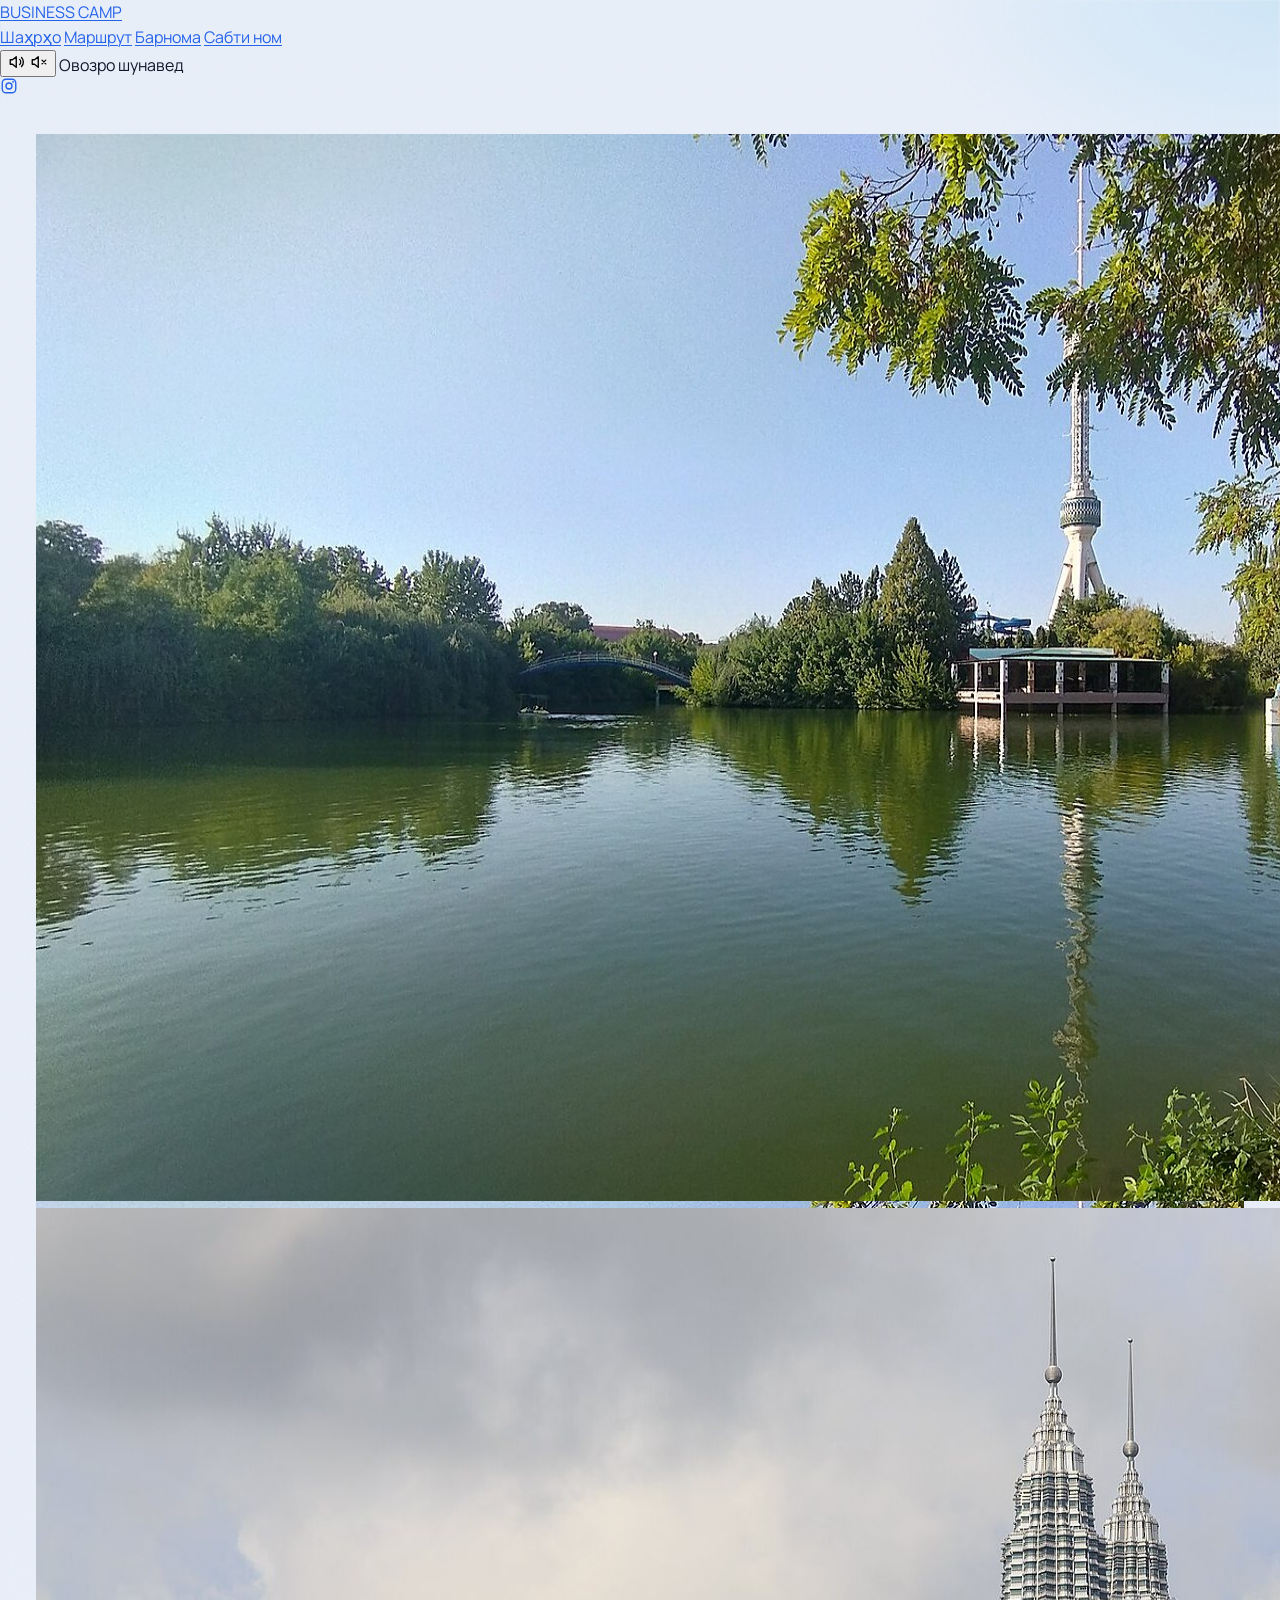
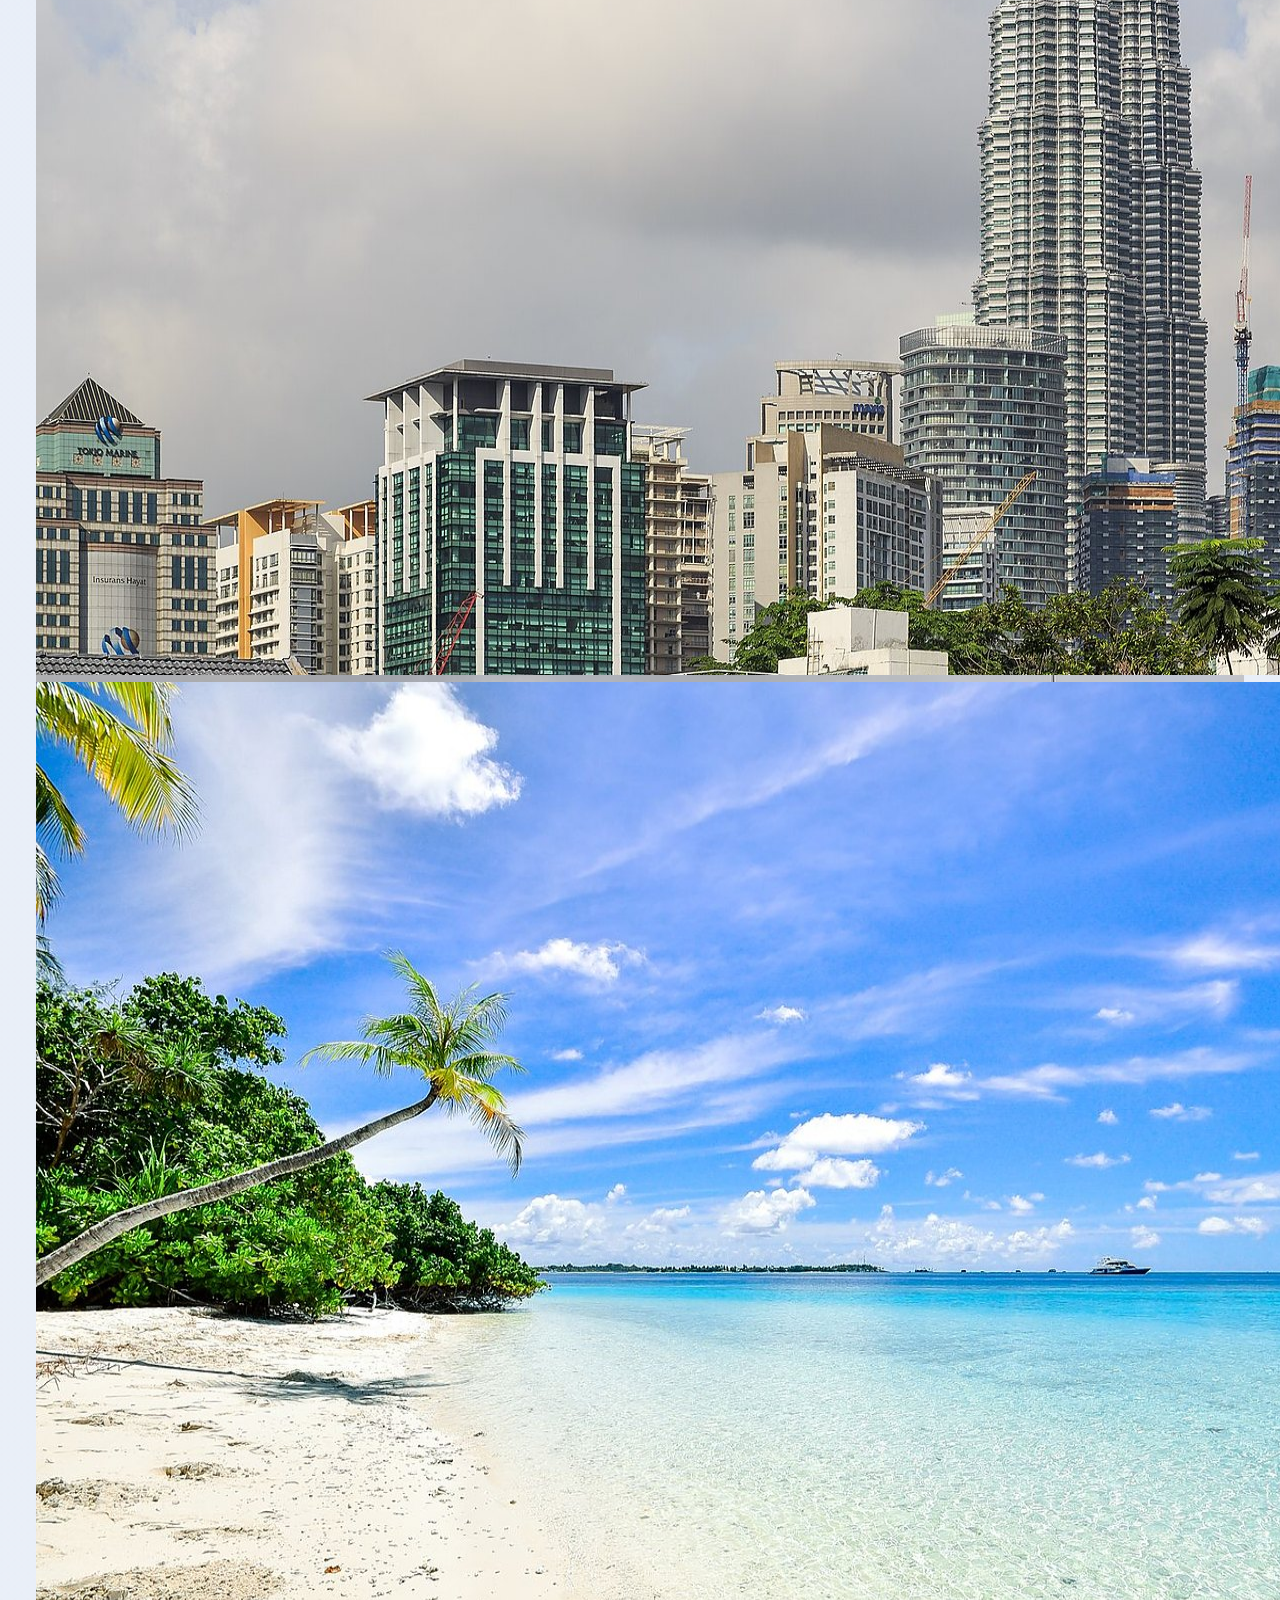
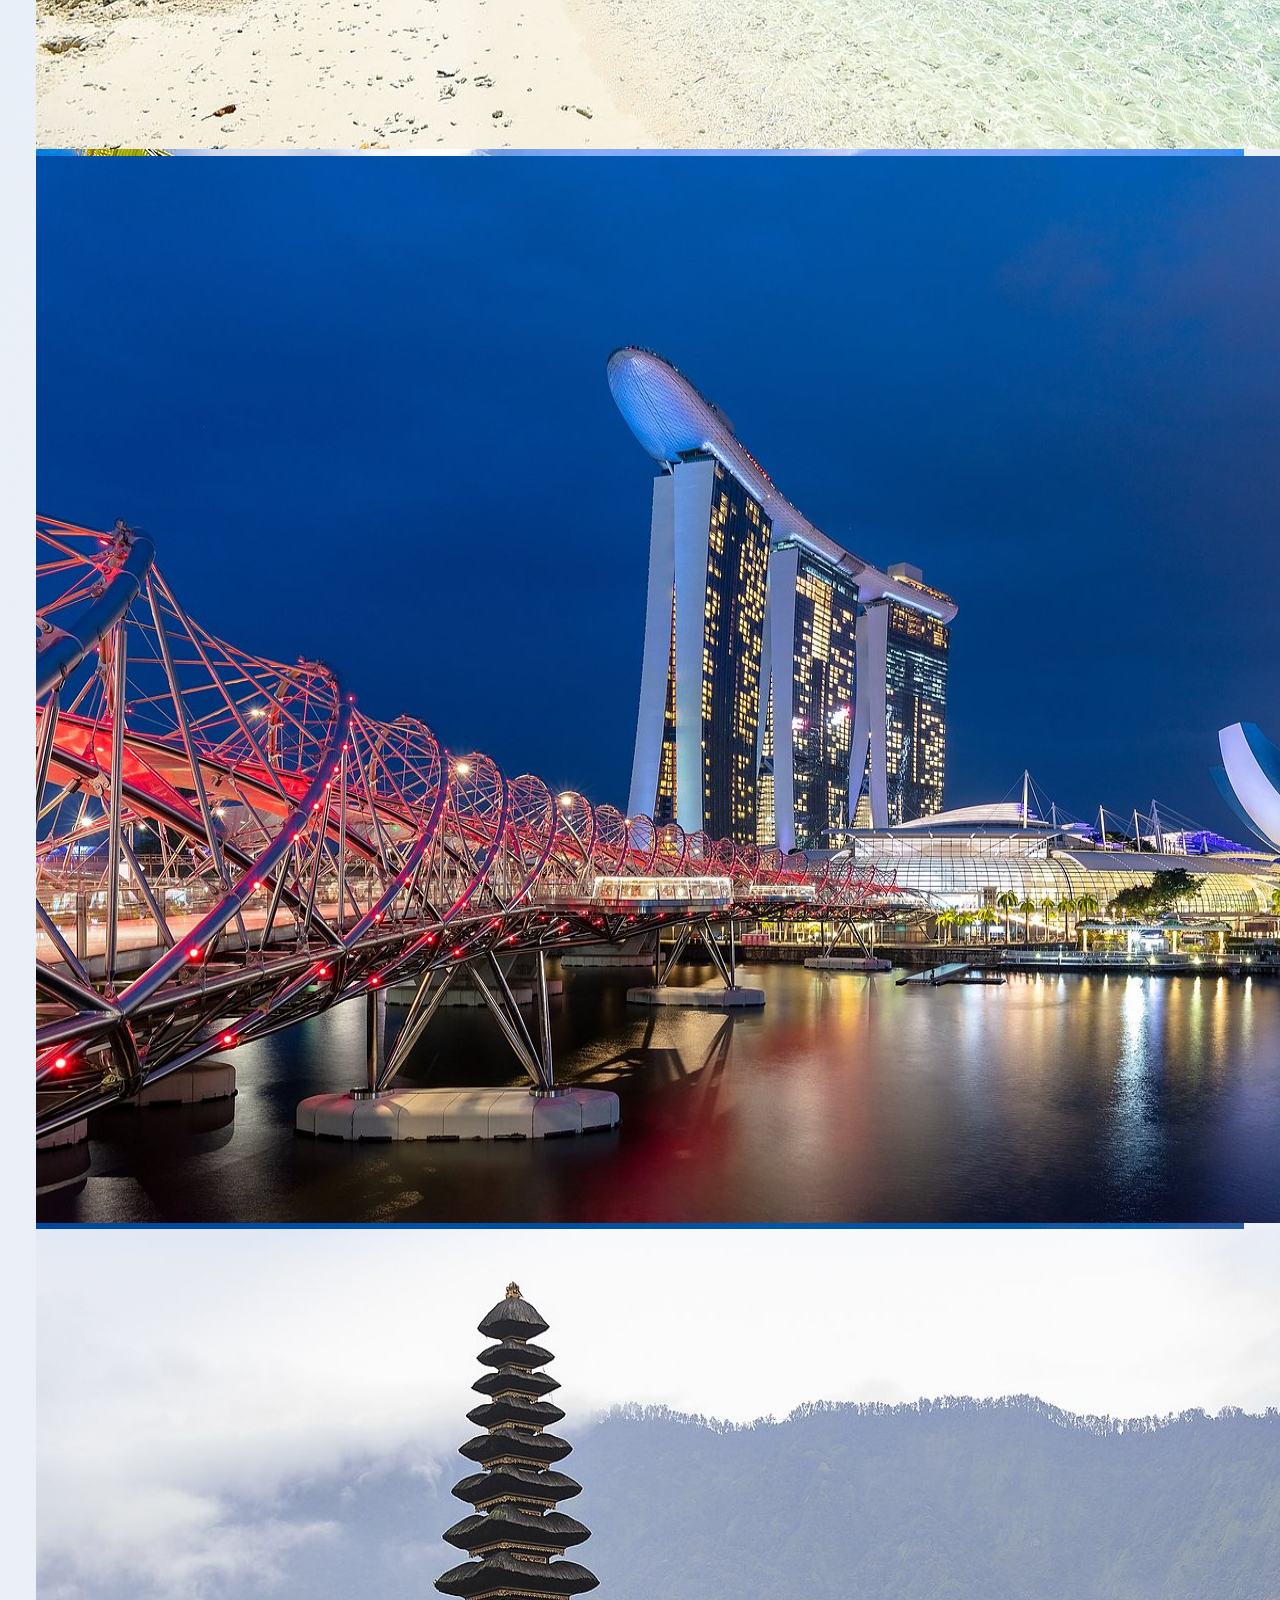
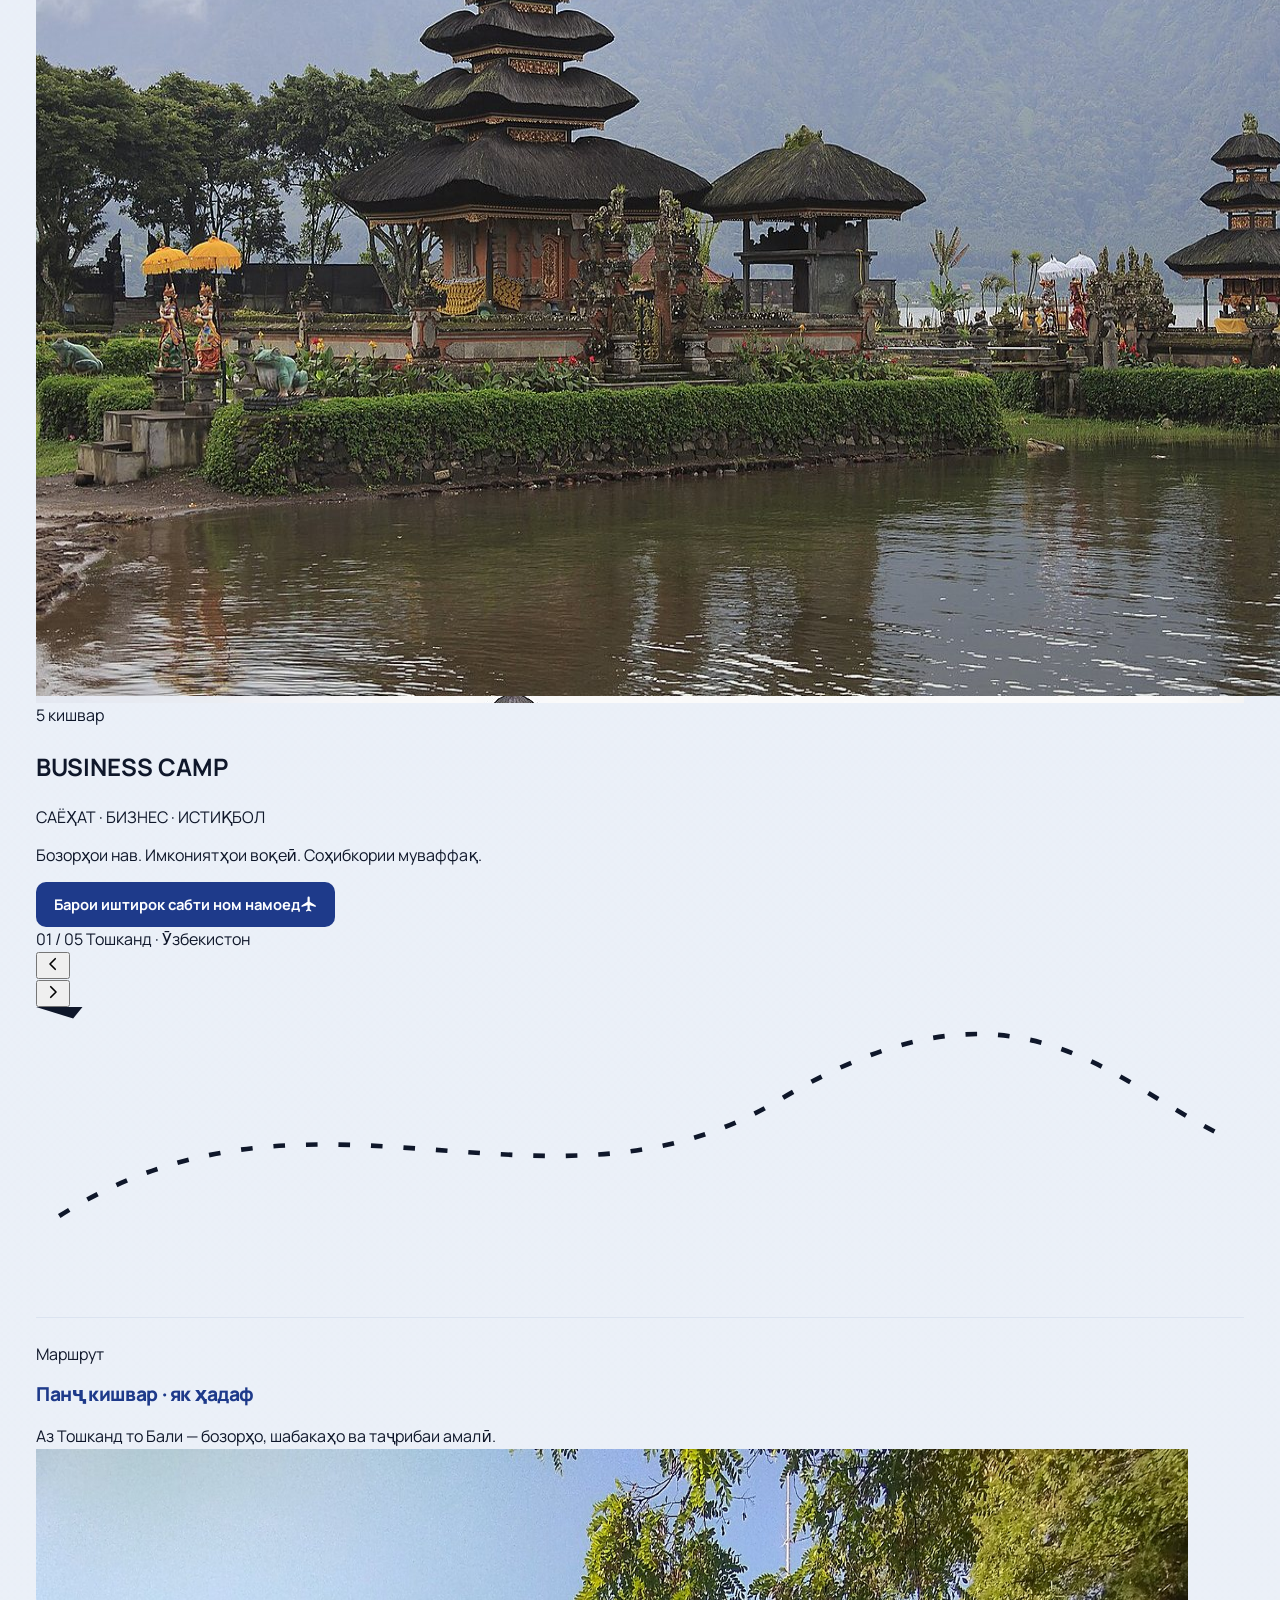
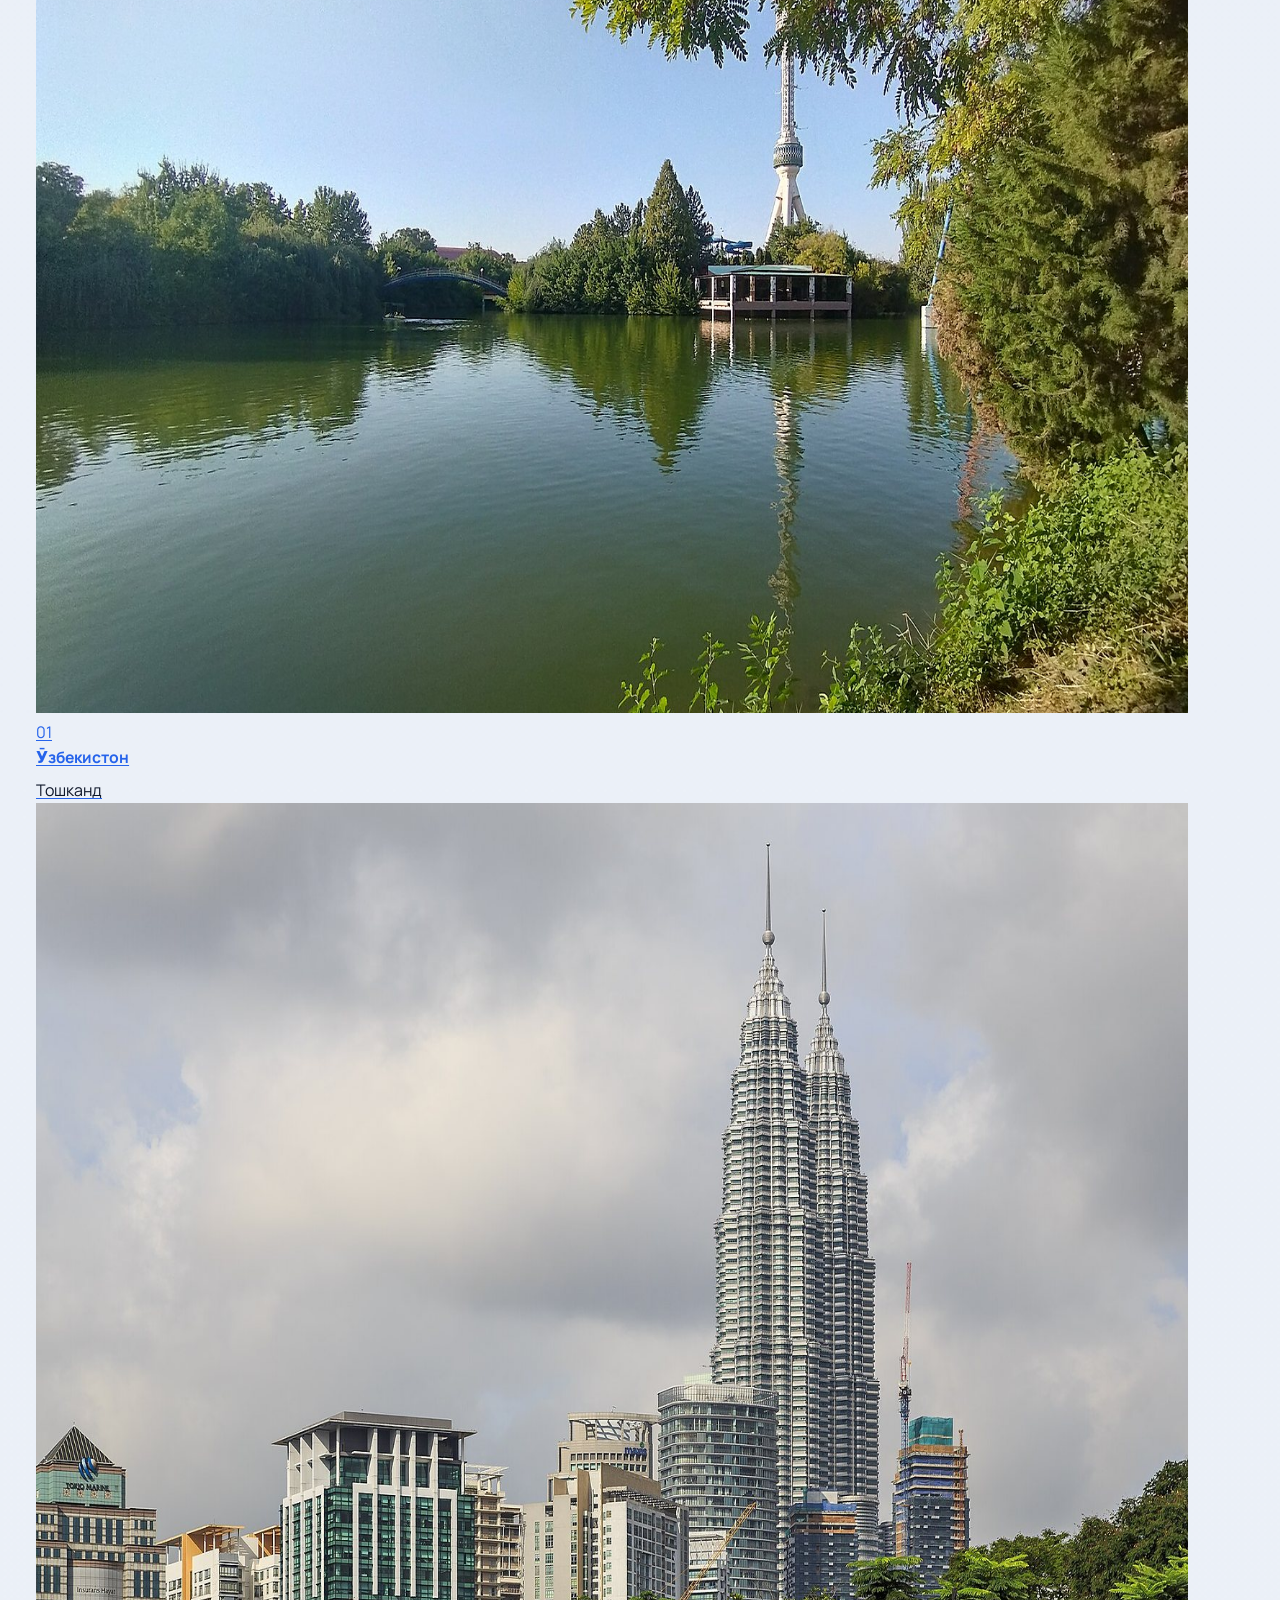
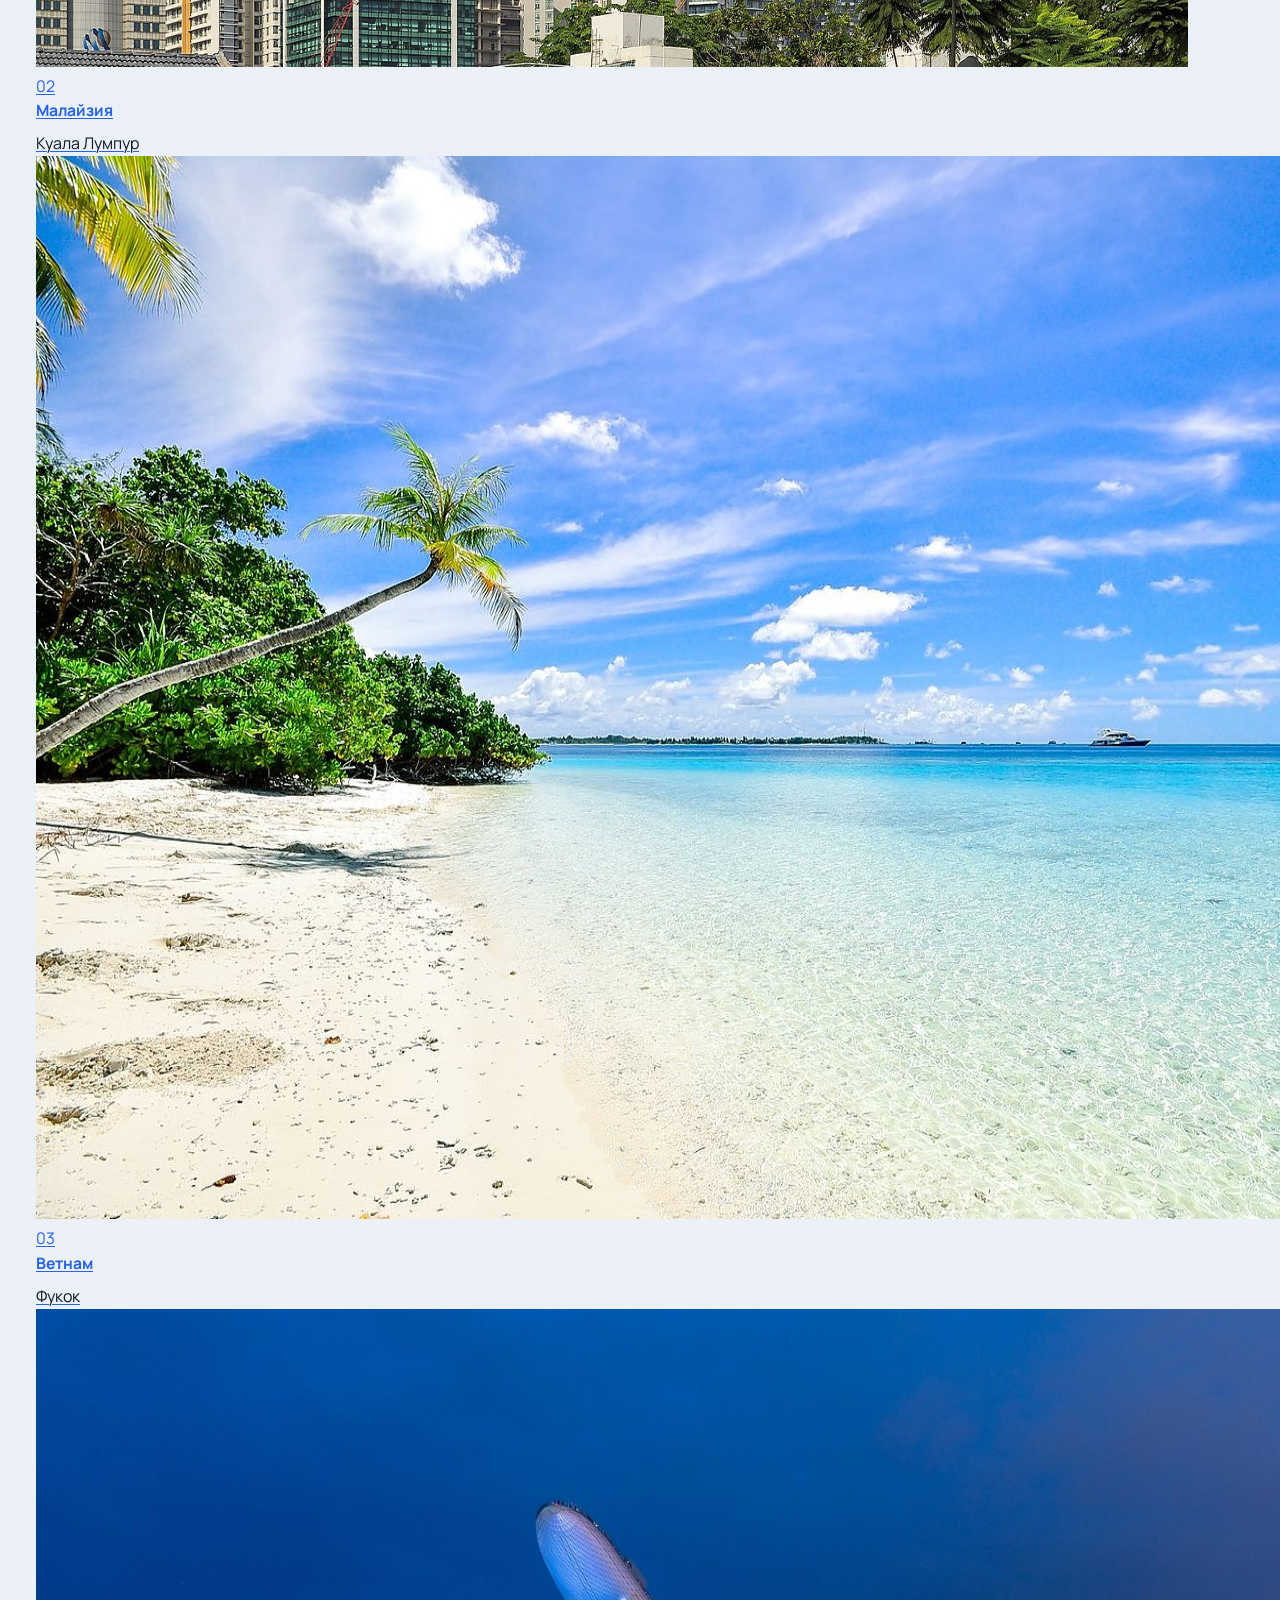
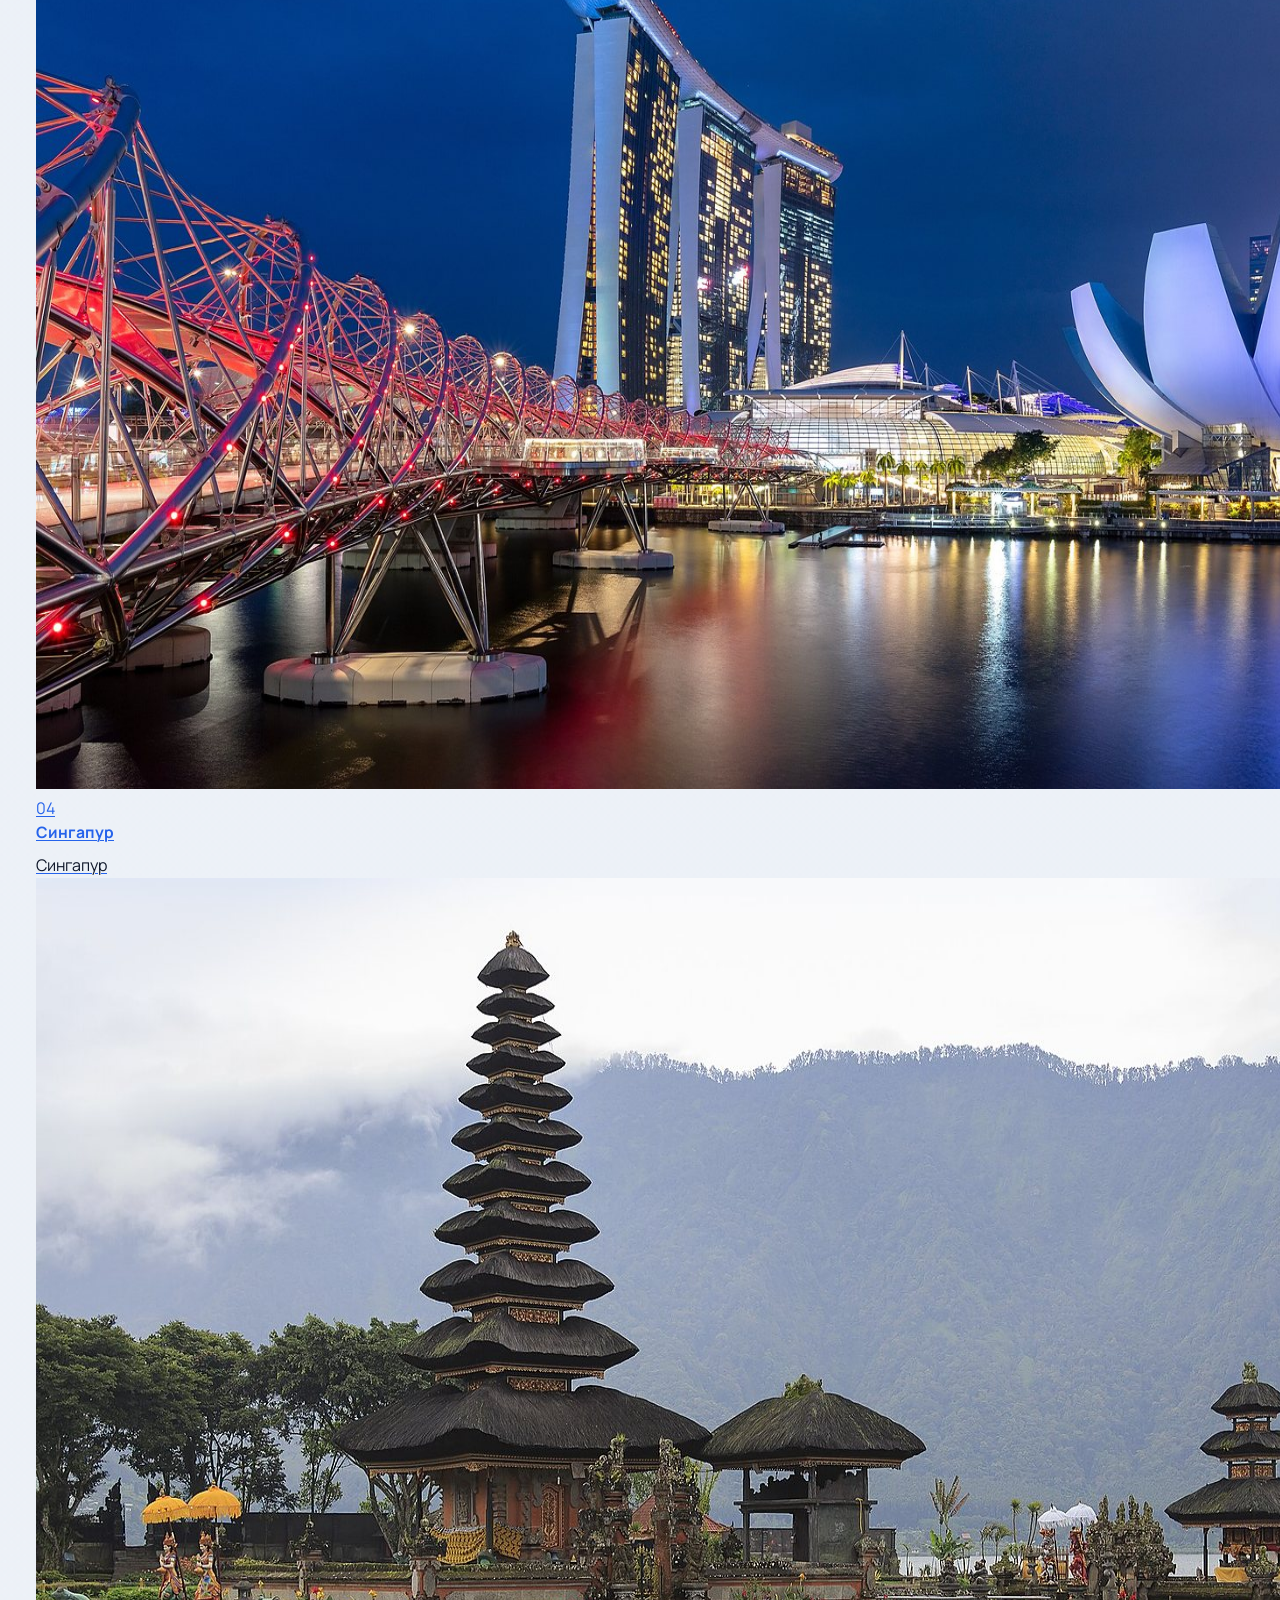
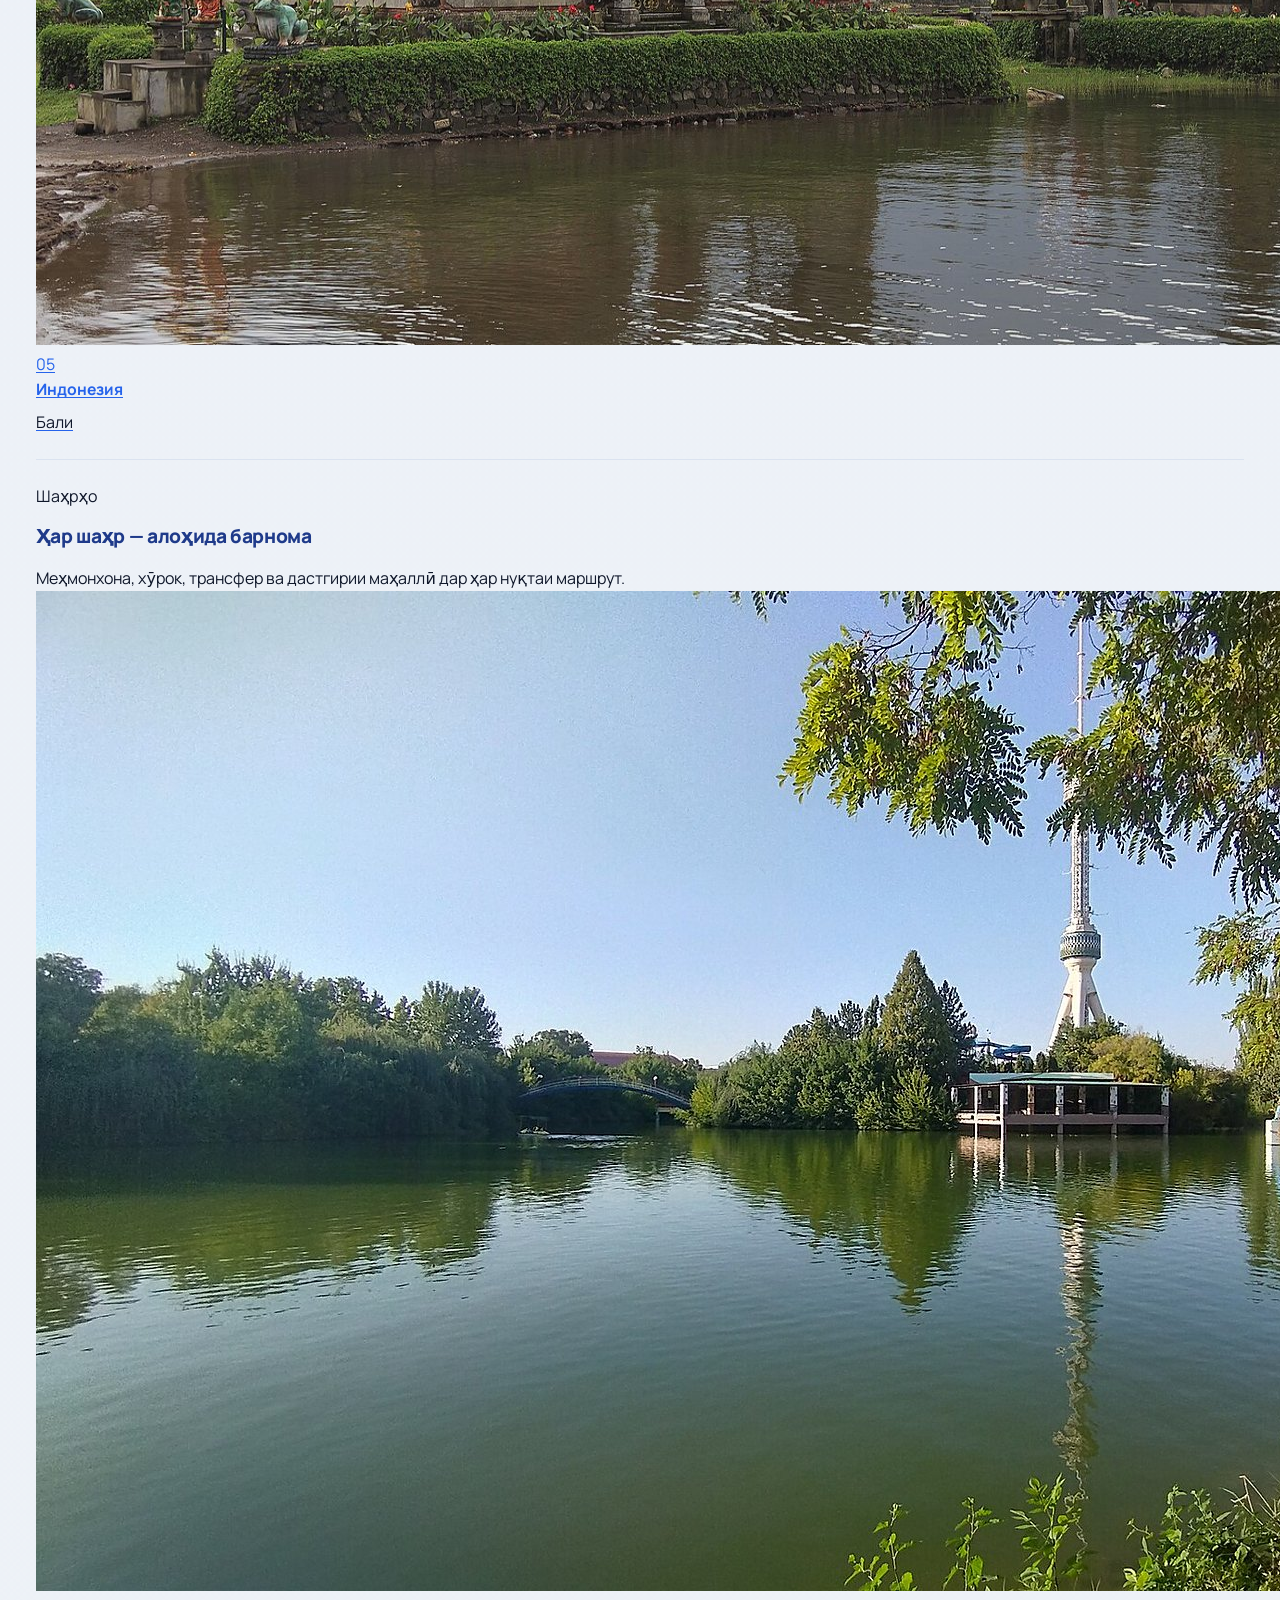
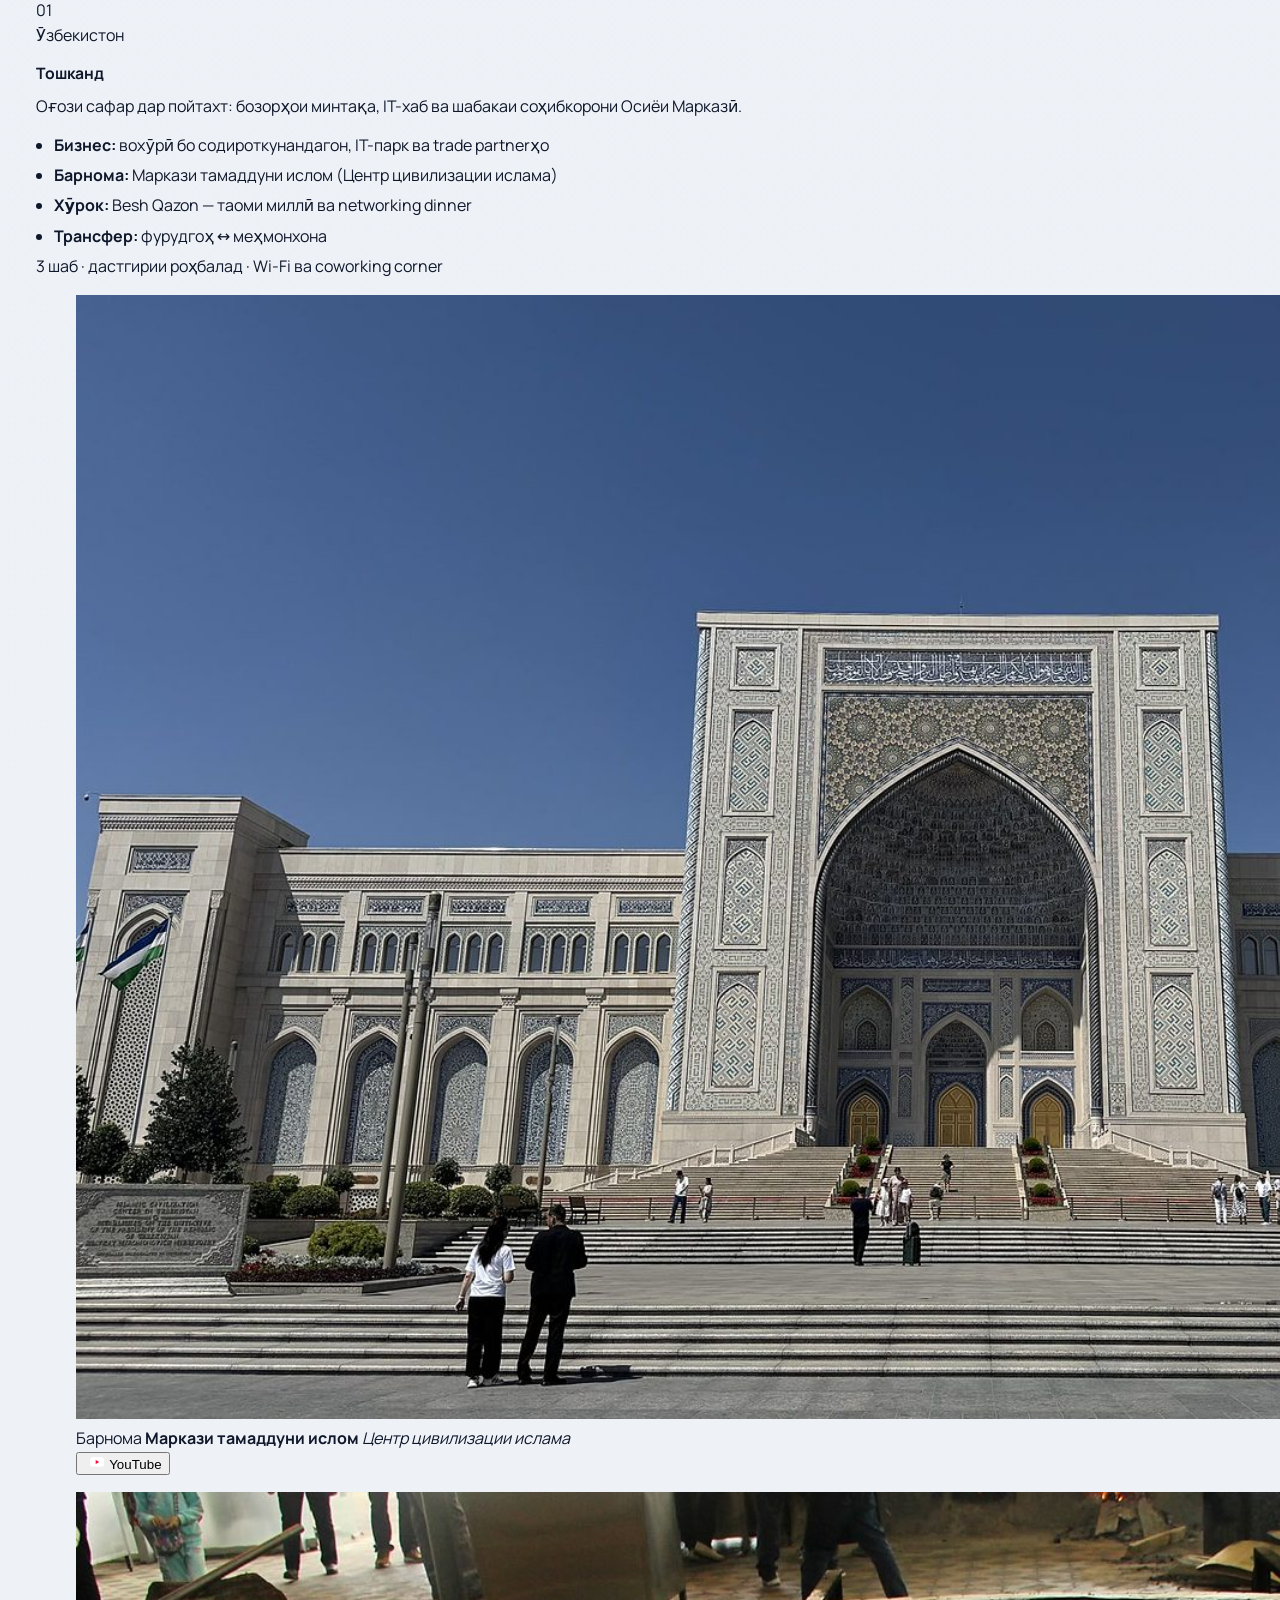
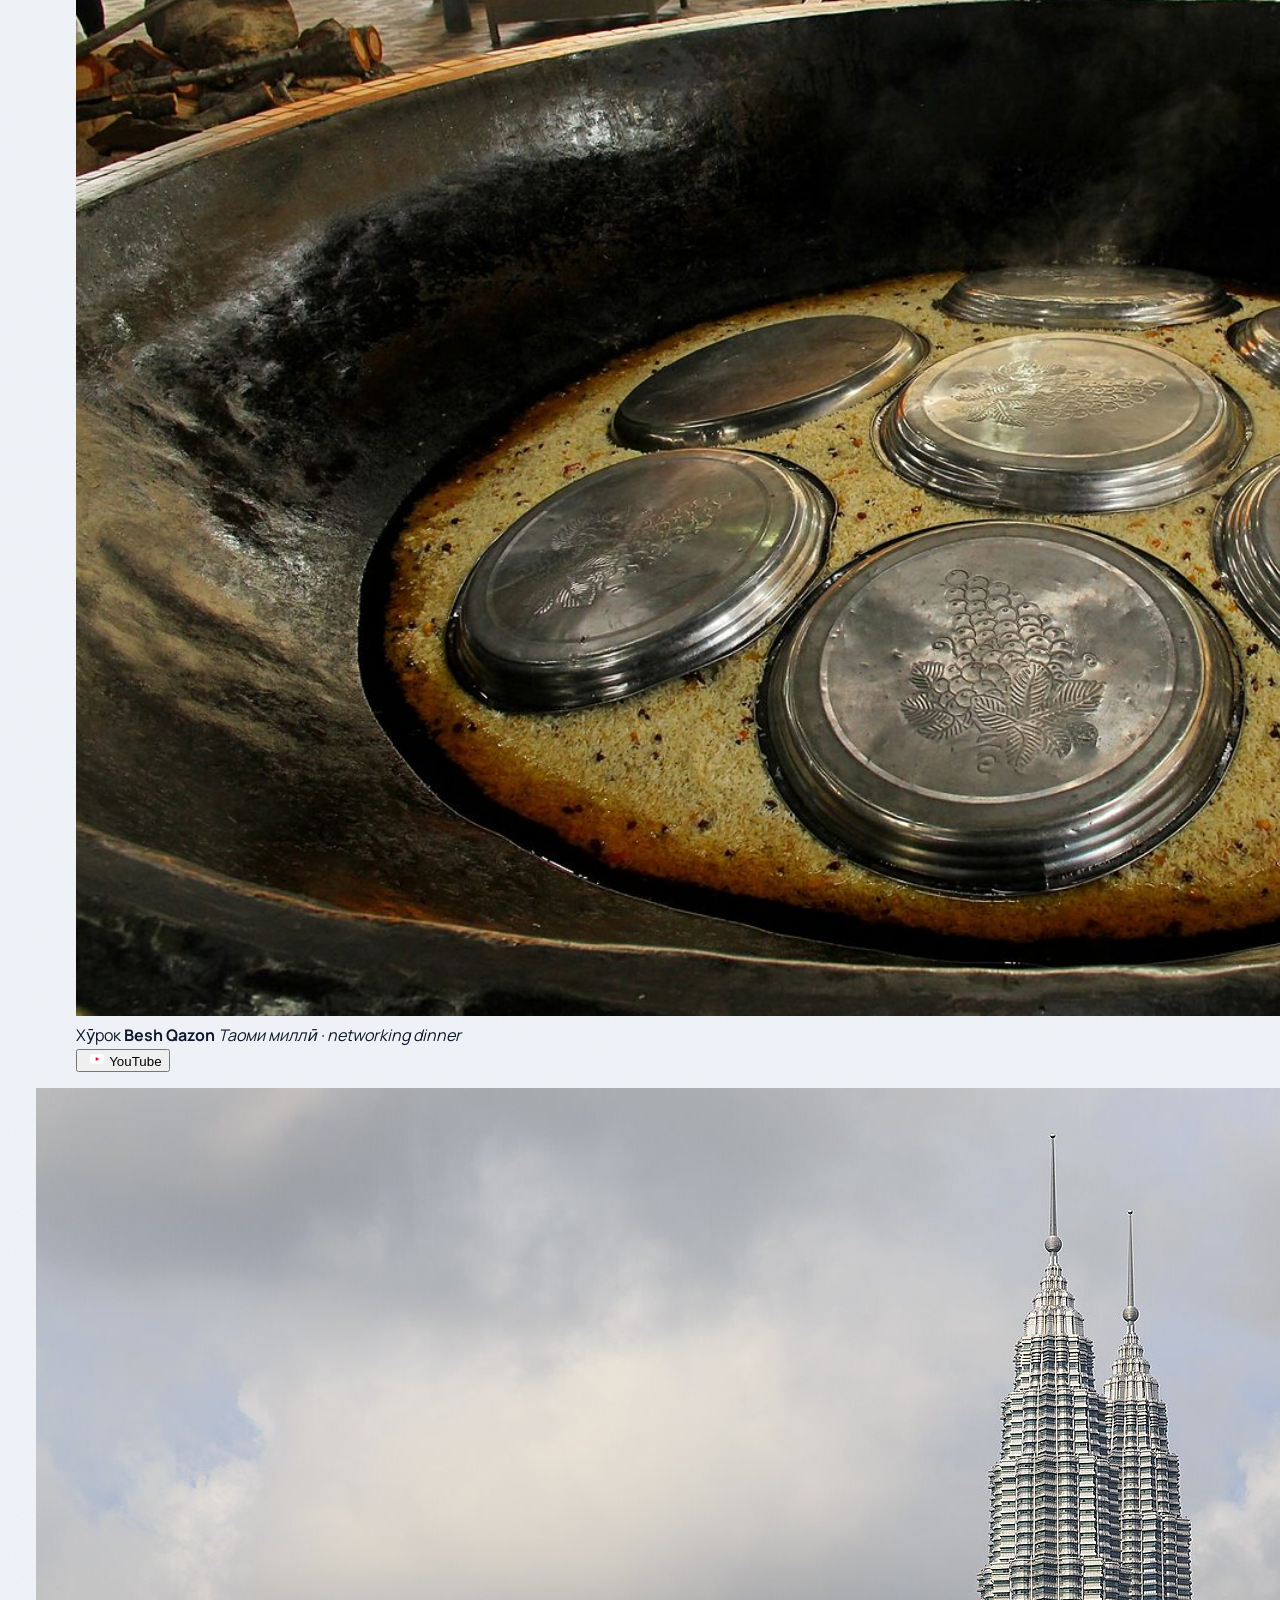
==== docs/index.html @ a122fef3 "Prefill WhatsApp messages with website source When clients tap Сабти ном or WhatsApp, the chat opens" ====
<!DOCTYPE html>
<html lang="tg">
<head>
  <meta charset="UTF-8" />
  <meta name="viewport" content="width=device-width, initial-scale=1.0" />
  <meta name="description" content="Business Camp — саёҳат, бизнес ва истиқбол. 5 кишвар." />
  <meta name="theme-color" content="#041910" />
  <title>Business Camp — Саёҳат · Бизнес · Истиқбол</title>
  <link rel="preconnect" href="https://fonts.googleapis.com" />
  <link rel="preconnect" href="https://fonts.gstatic.com" crossorigin />
  <link href="https://fonts.googleapis.com/css2?family=Manrope:wght@400;500;600;700;800&family=Unbounded:wght@500;700;800&display=swap" rel="stylesheet" />
  <link rel="stylesheet" href="css/style.css?v=contacts1" />
  <link rel="icon" href="data:image/svg+xml,%3Csvg xmlns='http://www.w3.org/2000/svg' viewBox='0 0 64 64'%3E%3Crect width='64' height='64' rx='14' fill='%23041910'/%3E%3Ctext x='32' y='42' text-anchor='middle' font-size='26' font-family='Arial' font-weight='700' fill='%23c8ff3d'%3EBC%3C/text%3E%3C/svg%3E" />
  <noscript><style>.reveal{opacity:1!important;transform:none!important}</style></noscript>
</head>
<body>
  <div class="noise" aria-hidden="true"></div>

  <header class="topbar" id="topbar">
    <div class="topbar__inner">
      <a class="topbar__brand" href="#hero">BUSINESS <span>CAMP</span></a>
      <nav class="topbar__nav">
        <a href="#cities">Шаҳрҳо</a>
        <a href="#route">Маршрут</a>
        <a href="#program">Барнома</a>
        <a href="https://wa.me/992982947777?text=%D0%A1%D0%B0%D0%BB%D0%BE%D0%BC%21%20%D0%9C%D0%B0%D0%BD%20%D0%B0%D0%B7%20%D0%B2%D0%B5%D0%B1-%D1%81%D0%B0%D0%B9%D1%82%D0%B8%20Business%20Camp%20%28businesscamp.tj%29%20%D0%BD%D0%B0%D0%B2%D0%B8%D1%88%D1%82%D0%B0%D0%BC.%20%D0%9C%D0%B5%D1%85%D0%BE%D2%B3%D0%B0%D0%BC%20%D0%B4%D0%B0%D1%80%20%D0%B1%D0%BE%D1%80%D0%B0%D0%B8%20%D1%81%D0%B0%D0%B1%D1%82%D0%B8%20%D0%BD%D0%BE%D0%BC%20%D0%BC%D0%B0%D1%8A%D0%BB%D1%83%D0%BC%D0%BE%D1%82%20%D0%B3%D0%B8%D1%80%D0%B0%D0%BC." class="topbar__cta" target="_blank" rel="noopener noreferrer">Сабти ном</a>
      </nav>
      <div class="topbar__music-wrap">
        <button type="button" class="topbar__music" id="musicToggle" aria-label="Овозро шунавед" aria-pressed="false" title="Овозро шунавед">
          <svg class="topbar__music-on" width="18" height="18" viewBox="0 0 24 24" fill="none" aria-hidden="true">
            <path d="M11 5L6 9H3v6h3l5 4V5z" stroke="currentColor" stroke-width="1.8" stroke-linejoin="round"/>
            <path d="M15.5 8.5a5 5 0 0 1 0 7M18 6a8.5 8.5 0 0 1 0 12" stroke="currentColor" stroke-width="1.8" stroke-linecap="round"/>
          </svg>
          <svg class="topbar__music-off" width="18" height="18" viewBox="0 0 24 24" fill="none" aria-hidden="true">
            <path d="M11 5L6 9H3v6h3l5 4V5z" stroke="currentColor" stroke-width="1.8" stroke-linejoin="round"/>
            <path d="M16 9.5l5 5M21 9.5l-5 5" stroke="currentColor" stroke-width="1.8" stroke-linecap="round"/>
          </svg>
        </button>
        <span class="topbar__music-hint" id="musicHint" aria-hidden="true">Овозро шунавед</span>
      </div>
      <a class="topbar__ig" href="https://www.instagram.com/businesscamp.tj" target="_blank" rel="noopener noreferrer" aria-label="Instagram">
        <svg width="18" height="18" viewBox="0 0 24 24" fill="none" aria-hidden="true">
          <rect x="3" y="3" width="18" height="18" rx="5" stroke="currentColor" stroke-width="1.8"/>
          <circle cx="12" cy="12" r="4" stroke="currentColor" stroke-width="1.8"/>
          <circle cx="17.5" cy="6.5" r="1.2" fill="currentColor"/>
        </svg>
      </a>
    </div>
  </header>

  <audio id="bgMusic" src="assets/audio/bg-music.mp3" loop preload="metadata" playsinline></audio>

  <main>
    <section class="hero" id="hero" aria-roledescription="carousel" aria-label="Слайдери шаҳрҳо">
      <div class="hero__slider" id="heroSlider">
        <div class="hero__slide is-active" data-city="Тошканд" data-country="Ӯзбекистон" style="background-image:url('assets/cities/tashkent.jpg')">
          <img src="assets/cities/tashkent.jpg" alt="Тошканд" width="1600" height="1067" decoding="async" fetchpriority="high" />
        </div>
        <div class="hero__slide" data-city="Куала Лумпур" data-country="Малайзия" style="background-image:url('assets/cities/kualalumpur.jpg')">
          <img src="assets/cities/kualalumpur.jpg" alt="Куала Лумпур" width="1600" height="1067" decoding="async" loading="lazy" />
        </div>
        <div class="hero__slide" data-city="Фукок" data-country="Ветнам" style="background-image:url('assets/cities/phuquoc.jpg')">
          <img src="assets/cities/phuquoc.jpg" alt="Фукок" width="1600" height="1067" decoding="async" loading="lazy" />
        </div>
        <div class="hero__slide" data-city="Сингапур" data-country="Сингапур" style="background-image:url('assets/cities/singapore.jpg')">
          <img src="assets/cities/singapore.jpg" alt="Сингапур" width="1600" height="1067" decoding="async" loading="lazy" />
        </div>
        <div class="hero__slide" data-city="Бали" data-country="Индонезия" style="background-image:url('assets/cities/bali.jpg')">
          <img src="assets/cities/bali.jpg" alt="Бали" width="1600" height="1067" decoding="async" loading="lazy" />
        </div>
      </div>
      <div class="hero__frame" aria-hidden="true"></div>
      <div class="hero__veil"></div>

      <div class="hero__content">
        <p class="hero__meta reveal">5 кишвар</p>
        <h1 class="hero__brand">
          <span class="reveal">BUSINESS</span>
          <span class="hero__camp reveal delay-1">CAMP</span>
        </h1>
        <p class="hero__tagline reveal delay-2">САЁҲАТ · БИЗНЕС · ИСТИҚБОЛ</p>
        <p class="hero__lead reveal delay-3">Бозорҳои нав. Имкониятҳои воқеӣ. Соҳибкории муваффақ.</p>
        <div class="hero__actions reveal delay-4">
          <a class="btn btn--primary btn--glow" href="https://wa.me/992982947777?text=%D0%A1%D0%B0%D0%BB%D0%BE%D0%BC%21%20%D0%9C%D0%B0%D0%BD%20%D0%B0%D0%B7%20%D0%B2%D0%B5%D0%B1-%D1%81%D0%B0%D0%B9%D1%82%D0%B8%20Business%20Camp%20%28businesscamp.tj%29%20%D0%BD%D0%B0%D0%B2%D0%B8%D1%88%D1%82%D0%B0%D0%BC.%20%D0%9C%D0%B5%D1%85%D0%BE%D2%B3%D0%B0%D0%BC%20%D0%B4%D0%B0%D1%80%20%D0%B1%D0%BE%D1%80%D0%B0%D0%B8%20%D1%81%D0%B0%D0%B1%D1%82%D0%B8%20%D0%BD%D0%BE%D0%BC%20%D0%BC%D0%B0%D1%8A%D0%BB%D1%83%D0%BC%D0%BE%D1%82%20%D0%B3%D0%B8%D1%80%D0%B0%D0%BC." target="_blank" rel="noopener noreferrer">
            Барои иштирок сабти ном намоед
            <svg class="btn__plane" width="18" height="18" viewBox="0 0 24 24" fill="currentColor" aria-hidden="true">
              <path d="M21 16v-2l-8-5V3.5a1.5 1.5 0 0 0-3 0V9l-8 5v2l8-2.5V19l-2 1.5V22l3.5-1 3.5 1v-1.5L13 19v-5.5l8 2.5z"/>
            </svg>
          </a>
        </div>
      </div>

      <div class="hero__slider-ui">
        <div class="hero__city-label" id="heroCityLabel">
          <span class="hero__city-num" id="heroCityNum">01 / 05</span>
          <span class="hero__city-name" id="heroCityName">Тошканд · Ӯзбекистон</span>
        </div>
        <div class="hero__progress" aria-hidden="true"><i id="heroProgress"></i></div>
        <div class="hero__controls">
          <button type="button" class="hero__nav" id="heroPrev" aria-label="Қаблӣ">
            <svg width="18" height="18" viewBox="0 0 24 24" fill="none"><path d="M15 5l-7 7 7 7" stroke="currentColor" stroke-width="2.2" stroke-linecap="round" stroke-linejoin="round"/></svg>
          </button>
          <div class="hero__dots" id="heroDots" role="tablist" aria-label="Шаҳрҳо"></div>
          <button type="button" class="hero__nav" id="heroNext" aria-label="Баъдӣ">
            <svg width="18" height="18" viewBox="0 0 24 24" fill="none"><path d="M9 5l7 7-7 7" stroke="currentColor" stroke-width="2.2" stroke-linecap="round" stroke-linejoin="round"/></svg>
          </button>
        </div>
      </div>

      <svg class="hero__flight" viewBox="0 0 520 120" fill="none" aria-hidden="true">
        <path class="hero__path" d="M10 90 C 120 20, 220 100, 320 40 S 460 30, 510 55" stroke="currentColor" stroke-width="2" stroke-dasharray="5 9"/>
        <g class="hero__plane">
          <path d="M0 0 L16 -5 L20 0 L16 5 Z" fill="currentColor"/>
        </g>
      </svg>
    </section>

    <section class="section route" id="route">
      <div class="container">
        <div class="section__head reveal">
          <p class="eyebrow">Маршрут</p>
          <h2>Панҷ кишвар · як ҳадаф</h2>
          <p class="section__desc">Аз Тошканд то Бали — бозорҳо, шабакаҳо ва таҷрибаи амалӣ.</p>
        </div>
      </div>
      <div class="route__track">
        <a class="route__card reveal" href="#city-tashkent" style="--photo:url('assets/cities/tashkent.jpg')" data-parallax>
          <img src="assets/cities/tashkent.jpg" alt="Тошканд, Ӯзбекистон" width="1152" height="864" decoding="async" />
          <div class="route__info">
            <span>01</span>
            <h3>Ӯзбекистон</h3>
            <p>Тошканд</p>
          </div>
        </a>
        <a class="route__card reveal delay-1" href="#city-kl" style="--photo:url('assets/cities/kualalumpur.jpg')" data-parallax>
          <img src="assets/cities/kualalumpur.jpg" alt="Куала Лумпур" width="1152" height="864" decoding="async" />
          <div class="route__info">
            <span>02</span>
            <h3>Малайзия</h3>
            <p>Куала Лумпур</p>
          </div>
        </a>
        <a class="route__card reveal delay-2" href="#city-phuquoc" style="--photo:url('assets/cities/phuquoc.jpg')" data-parallax>
          <img src="assets/cities/phuquoc.jpg" alt="Фукок" width="1600" height="1063" decoding="async" />
          <div class="route__info">
            <span>03</span>
            <h3>Ветнам</h3>
            <p>Фукок</p>
          </div>
        </a>
        <a class="route__card reveal delay-3" href="#city-singapore" style="--photo:url('assets/cities/singapore.jpg')" data-parallax>
          <img src="assets/cities/singapore.jpg" alt="Сингапур" width="1400" height="1080" decoding="async" />
          <div class="route__info">
            <span>04</span>
            <h3>Сингапур</h3>
            <p>Сингапур</p>
          </div>
        </a>
        <a class="route__card reveal delay-4" href="#city-bali" style="--photo:url('assets/cities/bali.jpg')" data-parallax>
          <img src="assets/cities/bali.jpg" alt="Бали" width="1600" height="1067" decoding="async" />
          <div class="route__info">
            <span>05</span>
            <h3>Индонезия</h3>
            <p>Бали</p>
          </div>
        </a>
      </div>
    </section>

    <section class="section cities" id="cities">
      <div class="container">
        <div class="section__head reveal">
          <p class="eyebrow">Шаҳрҳо</p>
          <h2>Ҳар шаҳр — алоҳида барнома</h2>
          <p class="section__desc">Меҳмонхона, хӯрок, трансфер ва дастгирии маҳаллӣ дар ҳар нуқтаи маршрут.</p>
        </div>

        <article class="city reveal" id="city-tashkent">
          <div class="city__top">
            <div class="city__media">
              <img src="assets/cities/tashkent.jpg" alt="Тошканд" loading="lazy" />
              <span class="city__num">01</span>
            </div>
            <div class="city__body">
              <p class="city__country">Ӯзбекистон</p>
              <h3>Тошканд</h3>
              <p class="city__lead">Оғози сафар дар пойтахт: бозорҳои минтақа, IT-хаб ва шабакаи соҳибкорони Осиёи Марказӣ.</p>
              <ul class="city__points">
                <li><strong>Бизнес:</strong> вохӯрӣ бо содироткунандагон, IT-парк ва trade partnerҳо</li>
                <li><strong>Барнома:</strong> Маркази тамаддуни ислом (Центр цивилизации ислама)</li>
                <li><strong>Хӯрок:</strong> Besh Qazon — таоми миллӣ ва networking dinner</li>
                <li><strong>Трансфер:</strong> фурудгоҳ ↔ меҳмонхона</li>
              </ul>
              <p class="city__stay">3 шаб · дастгирии роҳбалад · Wi-Fi ва coworking corner</p>
            </div>
          </div>
          <div class="city__spots">
            <figure class="city__spot reveal">
              <img src="assets/tashkent/islamic-civilization-center.jpg" alt="Маркази тамаддуни ислом, Тошканд" width="1800" loading="lazy" decoding="async" />
              <figcaption>
                <span>Барнома</span>
                <strong>Маркази тамаддуни ислом</strong>
                <em>Центр цивилизации ислама</em>
              </figcaption>
              <div class="yt-lite" data-yt="5jtLTFZXVIg">
                <button type="button" class="yt-lite__hit" aria-label="YouTube: Маркази тамаддуни ислом">
                  <img src="https://i.ytimg.com/vi/5jtLTFZXVIg/maxresdefault.jpg" alt="" loading="lazy" width="1280" />
                  <span class="yt-lite__play" aria-hidden="true"></span>
                  <span class="yt-lite__badge" aria-hidden="true">
                    <svg viewBox="0 0 24 24" width="18" height="14" aria-hidden="true"><path fill="#fff" d="M23.5 6.2a3 3 0 0 0-2.1-2.1C19.5 3.5 12 3.5 12 3.5s-7.5 0-9.4.6A3 3 0 0 0 .5 6.2 31.5 31.5 0 0 0 0 12a31.5 31.5 0 0 0 .5 5.8 3 3 0 0 0 2.1 2.1c1.9.6 9.4.6 9.4.6s7.5 0 9.4-.6a3 3 0 0 0 2.1-2.1A31.5 31.5 0 0 0 24 12a31.5 31.5 0 0 0-.5-5.8z"/><path fill="#ff0033" d="M9.75 15.5v-7l6 3.5-6 3.5z"/></svg>
                    YouTube
                  </span>
                </button>
              </div>
            </figure>
            <figure class="city__spot reveal">
              <img src="assets/tashkent/besh-qazon.jpg" alt="Besh Qazon — палов дар қазонҳои калон" width="1800" loading="lazy" decoding="async" />
              <figcaption>
                <span>Хӯрок</span>
                <strong>Besh Qazon</strong>
                <em>Таоми миллӣ · networking dinner</em>
              </figcaption>
              <div class="yt-lite" data-yt="DEsexQTUaCM">
                <button type="button" class="yt-lite__hit" aria-label="YouTube: Besh Qazon">
                  <img src="https://i.ytimg.com/vi/DEsexQTUaCM/maxresdefault.jpg" alt="" loading="lazy" width="1280" />
                  <span class="yt-lite__play" aria-hidden="true"></span>
                  <span class="yt-lite__badge" aria-hidden="true">
                    <svg viewBox="0 0 24 24" width="18" height="14" aria-hidden="true"><path fill="#fff" d="M23.5 6.2a3 3 0 0 0-2.1-2.1C19.5 3.5 12 3.5 12 3.5s-7.5 0-9.4.6A3 3 0 0 0 .5 6.2 31.5 31.5 0 0 0 0 12a31.5 31.5 0 0 0 .5 5.8 3 3 0 0 0 2.1 2.1c1.9.6 9.4.6 9.4.6s7.5 0 9.4-.6a3 3 0 0 0 2.1-2.1A31.5 31.5 0 0 0 24 12a31.5 31.5 0 0 0-.5-5.8z"/><path fill="#ff0033" d="M9.75 15.5v-7l6 3.5-6 3.5z"/></svg>
                    YouTube
                  </span>
                </button>
              </div>
            </figure>
          </div>
        </article>

        <article class="city city--flip reveal" id="city-kl">
          <div class="city__top">
            <div class="city__media">
              <img src="assets/cities/kualalumpur.jpg" alt="Куала Лумпур" loading="lazy" />
              <span class="city__num">02</span>
            </div>
            <div class="city__body">
              <p class="city__country">Малайзия</p>
              <h3>Куала Лумпур</h3>
              <p class="city__lead">Маркази молиявии Осиёи Ҷанубу Шарқӣ: стартапҳо, retail ва Islamic finance.</p>
              <ul class="city__points">
                <li><strong>Бизнес:</strong> KLCC / Bukit Bintang market tours ва networking dinner</li>
                <li><strong>Барнома:</strong> Petronas · Batu Caves · Thean Hou · French Town & Golf</li>
                <li><strong>Хӯрок:</strong> наҳорӣ + Roti Canai ва хӯроки шаҳрӣ (halal)</li>
                <li><strong>Трансфер:</strong> фурудгоҳ ↔ меҳмонхона · metro pass</li>
              </ul>
              <p class="city__stay">4 шаб · lounge access · ёрдамчии маҳаллӣ 24/7</p>
            </div>
          </div>
          <div class="city__spots city__spots--4">
            <figure class="city__spot reveal">
              <img src="assets/kl/petronas.jpg" alt="Petronas Twin Towers, Куала Лумпур" width="1800" loading="lazy" decoding="async" />
              <figcaption>
                <span>Барнома</span>
                <strong>Kuala Lumpur</strong>
                <em>Petronas Twin Towers</em>
              </figcaption>
              <div class="yt-lite" data-yt="VlO3D2wUmcc">
                <button type="button" class="yt-lite__hit" aria-label="YouTube: Petronas · KLCC">
                  <img src="https://i.ytimg.com/vi/VlO3D2wUmcc/maxresdefault.jpg" alt="" loading="lazy" width="1280" />
                  <span class="yt-lite__play" aria-hidden="true"></span>
                  <span class="yt-lite__badge" aria-hidden="true">
                    <svg viewBox="0 0 24 24" width="18" height="14" aria-hidden="true"><path fill="#fff" d="M23.5 6.2a3 3 0 0 0-2.1-2.1C19.5 3.5 12 3.5 12 3.5s-7.5 0-9.4.6A3 3 0 0 0 .5 6.2 31.5 31.5 0 0 0 0 12a31.5 31.5 0 0 0 .5 5.8 3 3 0 0 0 2.1 2.1c1.9.6 9.4.6 9.4.6s7.5 0 9.4-.6a3 3 0 0 0 2.1-2.1A31.5 31.5 0 0 0 24 12a31.5 31.5 0 0 0-.5-5.8z"/><path fill="#ff0033" d="M9.75 15.5v-7l6 3.5-6 3.5z"/></svg>
                    YouTube
                  </span>
                </button>
              </div>
            </figure>
            <figure class="city__spot reveal">
              <img src="assets/kl/melaka.jpg" alt="Batu Caves, Малайзия" width="1800" loading="lazy" decoding="async" />
              <figcaption>
                <span>Саёҳат</span>
                <strong>Batu Caves</strong>
                <em>Murugan · rainbow stairs</em>
              </figcaption>
              <div class="yt-lite" data-yt="3ih51KAQGwQ">
                <button type="button" class="yt-lite__hit" aria-label="YouTube: Batu Caves">
                  <img src="https://i.ytimg.com/vi/3ih51KAQGwQ/maxresdefault.jpg" alt="" loading="lazy" width="1280" />
                  <span class="yt-lite__play" aria-hidden="true"></span>
                  <span class="yt-lite__badge" aria-hidden="true">
                    <svg viewBox="0 0 24 24" width="18" height="14" aria-hidden="true"><path fill="#fff" d="M23.5 6.2a3 3 0 0 0-2.1-2.1C19.5 3.5 12 3.5 12 3.5s-7.5 0-9.4.6A3 3 0 0 0 .5 6.2 31.5 31.5 0 0 0 0 12a31.5 31.5 0 0 0 .5 5.8 3 3 0 0 0 2.1 2.1c1.9.6 9.4.6 9.4.6s7.5 0 9.4-.6a3 3 0 0 0 2.1-2.1A31.5 31.5 0 0 0 24 12a31.5 31.5 0 0 0-.5-5.8z"/><path fill="#ff0033" d="M9.75 15.5v-7l6 3.5-6 3.5z"/></svg>
                    YouTube
                  </span>
                </button>
              </div>
            </figure>
            <figure class="city__spot reveal">
              <img src="assets/kl/genting.jpg" alt="Thean Hou Temple, Куала Лумпур" width="1800" loading="lazy" decoding="async" />
              <figcaption>
                <span>Саёҳат</span>
                <strong>Thean Hou Temple</strong>
                <em>Фонарҳо · фарҳанг</em>
              </figcaption>
              <div class="yt-lite" data-yt="V0aossK3554">
                <button type="button" class="yt-lite__hit" aria-label="YouTube: Thean Hou Temple">
                  <img src="https://i.ytimg.com/vi/V0aossK3554/maxresdefault.jpg" alt="" loading="lazy" width="1280" />
                  <span class="yt-lite__play" aria-hidden="true"></span>
                  <span class="yt-lite__badge" aria-hidden="true">
                    <svg viewBox="0 0 24 24" width="18" height="14" aria-hidden="true"><path fill="#fff" d="M23.5 6.2a3 3 0 0 0-2.1-2.1C19.5 3.5 12 3.5 12 3.5s-7.5 0-9.4.6A3 3 0 0 0 .5 6.2 31.5 31.5 0 0 0 0 12a31.5 31.5 0 0 0 .5 5.8 3 3 0 0 0 2.1 2.1c1.9.6 9.4.6 9.4.6s7.5 0 9.4-.6a3 3 0 0 0 2.1-2.1A31.5 31.5 0 0 0 24 12a31.5 31.5 0 0 0-.5-5.8z"/><path fill="#ff0033" d="M9.75 15.5v-7l6 3.5-6 3.5z"/></svg>
                    YouTube
                  </span>
                </button>
              </div>
            </figure>
            <figure class="city__spot reveal">
              <img src="assets/kl/french-town.jpg" alt="French Town, Bukit Tinggi" width="1800" loading="lazy" decoding="async" />
              <figcaption>
                <span>Саёҳат</span>
                <strong>French Town · Golf</strong>
                <em>Colmar Tropicale</em>
              </figcaption>
              <div class="yt-lite" data-yt="II7qJKADwEo">
                <button type="button" class="yt-lite__hit" aria-label="YouTube: Colmar Tropicale">
                  <img src="https://i.ytimg.com/vi/II7qJKADwEo/maxresdefault.jpg" alt="" loading="lazy" width="1280" />
                  <span class="yt-lite__play" aria-hidden="true"></span>
                  <span class="yt-lite__badge" aria-hidden="true">
                    <svg viewBox="0 0 24 24" width="18" height="14" aria-hidden="true"><path fill="#fff" d="M23.5 6.2a3 3 0 0 0-2.1-2.1C19.5 3.5 12 3.5 12 3.5s-7.5 0-9.4.6A3 3 0 0 0 .5 6.2 31.5 31.5 0 0 0 0 12a31.5 31.5 0 0 0 .5 5.8 3 3 0 0 0 2.1 2.1c1.9.6 9.4.6 9.4.6s7.5 0 9.4-.6a3 3 0 0 0 2.1-2.1A31.5 31.5 0 0 0 24 12a31.5 31.5 0 0 0-.5-5.8z"/><path fill="#ff0033" d="M9.75 15.5v-7l6 3.5-6 3.5z"/></svg>
                    YouTube
                  </span>
                </button>
              </div>
            </figure>
          </div>
        </article>

        <article class="city reveal" id="city-phuquoc">
          <div class="city__top">
            <div class="city__media">
              <img src="assets/cities/phuquoc.jpg" alt="Фукок" loading="lazy" />
              <span class="city__num">03</span>
            </div>
            <div class="city__body">
              <p class="city__country">Ветнам</p>
              <h3>Фукок</h3>
              <p class="city__lead">Ҷазираи люкс: resort hospitality, tourism business ва таҷрибаи амалӣ дар баҳр.</p>
              <ul class="city__points">
                <li><strong>Бизнес:</strong> resort case study ва tourism/hospitality networking</li>
                <li><strong>Барнома:</strong> Phu Quoc Island — beach, sunset ва resort experience</li>
                <li><strong>Хӯрок:</strong> наҳорӣ + seafood dinner</li>
                <li><strong>Трансфер:</strong> фурудгоҳ ↔ resort · island transfer</li>
              </ul>
              <p class="city__stay">3 шаб · beach day · local guide</p>
            </div>
          </div>
          <div class="city__spots">
            <figure class="city__spot reveal">
              <img src="assets/phuquoc/beach.jpg" alt="Phu Quoc Island beach" width="1800" loading="lazy" decoding="async" />
              <figcaption>
                <span>Барнома</span>
                <strong>Phu Quoc Island</strong>
                <em>Beach · resort day</em>
              </figcaption>
              <div class="yt-lite" data-yt="pk3lFxOx66Q">
                <button type="button" class="yt-lite__hit" aria-label="YouTube: Phu Quoc Island">
                  <img src="https://i.ytimg.com/vi/pk3lFxOx66Q/maxresdefault.jpg" alt="" loading="lazy" width="1280" />
                  <span class="yt-lite__play" aria-hidden="true"></span>
                  <span class="yt-lite__badge" aria-hidden="true">
                    <svg viewBox="0 0 24 24" width="18" height="14" aria-hidden="true"><path fill="#fff" d="M23.5 6.2a3 3 0 0 0-2.1-2.1C19.5 3.5 12 3.5 12 3.5s-7.5 0-9.4.6A3 3 0 0 0 .5 6.2 31.5 31.5 0 0 0 0 12a31.5 31.5 0 0 0 .5 5.8 3 3 0 0 0 2.1 2.1c1.9.6 9.4.6 9.4.6s7.5 0 9.4-.6a3 3 0 0 0 2.1-2.1A31.5 31.5 0 0 0 24 12a31.5 31.5 0 0 0-.5-5.8z"/><path fill="#ff0033" d="M9.75 15.5v-7l6 3.5-6 3.5z"/></svg>
                    YouTube
                  </span>
                </button>
              </div>
            </figure>
            <figure class="city__spot reveal">
              <img src="assets/phuquoc/sunset.jpg" alt="Ғуруби офтоб дар Фукок" width="1800" loading="lazy" decoding="async" />
              <figcaption>
                <span>Атмосфера</span>
                <strong>Sunset · баҳр</strong>
                <em>Culture · cuisine · tradition</em>
              </figcaption>
              <div class="yt-lite" data-yt="ouO1UCqEmCE">
                <button type="button" class="yt-lite__hit" aria-label="YouTube: Phu Quoc sunset">
                  <img src="https://i.ytimg.com/vi/ouO1UCqEmCE/maxresdefault.jpg" alt="" loading="lazy" width="1280" />
                  <span class="yt-lite__play" aria-hidden="true"></span>
                  <span class="yt-lite__badge" aria-hidden="true">
                    <svg viewBox="0 0 24 24" width="18" height="14" aria-hidden="true"><path fill="#fff" d="M23.5 6.2a3 3 0 0 0-2.1-2.1C19.5 3.5 12 3.5 12 3.5s-7.5 0-9.4.6A3 3 0 0 0 .5 6.2 31.5 31.5 0 0 0 0 12a31.5 31.5 0 0 0 .5 5.8 3 3 0 0 0 2.1 2.1c1.9.6 9.4.6 9.4.6s7.5 0 9.4-.6a3 3 0 0 0 2.1-2.1A31.5 31.5 0 0 0 24 12a31.5 31.5 0 0 0-.5-5.8z"/><path fill="#ff0033" d="M9.75 15.5v-7l6 3.5-6 3.5z"/></svg>
                    YouTube
                  </span>
                </button>
              </div>
            </figure>
          </div>
        </article>

        <article class="city city--flip reveal" id="city-singapore">
          <div class="city__top">
            <div class="city__media">
              <img src="assets/cities/singapore.jpg" alt="Сингапур" loading="lazy" />
              <span class="city__num">04</span>
            </div>
            <div class="city__body">
              <p class="city__country">Сингапур</p>
              <h3>Сингапур</h3>
              <p class="city__lead">Глобалӣ стандарт: fintech, logistics ва premium service culture.</p>
              <ul class="city__points">
                <li><strong>Бизнес:</strong> Marina Bay / CBD walk + fintech briefing</li>
                <li><strong>Барнома:</strong> Marina Bay Sands · Gardens by the Bay</li>
                <li><strong>Хӯрок:</strong> наҳорӣ + 1 business lunch</li>
                <li><strong>Трансфер:</strong> фурудгоҳ ↔ меҳмонхона · Tourist Pass</li>
              </ul>
              <p class="city__stay">3 шаб · high-speed Wi-Fi · concierge support</p>
            </div>
          </div>
          <div class="city__spots">
            <figure class="city__spot reveal">
              <img src="assets/singapore/marina-bay.jpg" alt="Marina Bay Sands, Сингапур" width="1800" loading="lazy" decoding="async" />
              <figcaption>
                <span>Барнома</span>
                <strong>Marina Bay</strong>
                <em>Modern city-state</em>
              </figcaption>
              <div class="yt-lite" data-yt="GgUkY-j0A1g">
                <button type="button" class="yt-lite__hit" aria-label="YouTube: Marina Bay">
                  <img src="https://i.ytimg.com/vi/GgUkY-j0A1g/maxresdefault.jpg" alt="" loading="lazy" width="1280" />
                  <span class="yt-lite__play" aria-hidden="true"></span>
                  <span class="yt-lite__badge" aria-hidden="true">
                    <svg viewBox="0 0 24 24" width="18" height="14" aria-hidden="true"><path fill="#fff" d="M23.5 6.2a3 3 0 0 0-2.1-2.1C19.5 3.5 12 3.5 12 3.5s-7.5 0-9.4.6A3 3 0 0 0 .5 6.2 31.5 31.5 0 0 0 0 12a31.5 31.5 0 0 0 .5 5.8 3 3 0 0 0 2.1 2.1c1.9.6 9.4.6 9.4.6s7.5 0 9.4-.6a3 3 0 0 0 2.1-2.1A31.5 31.5 0 0 0 24 12a31.5 31.5 0 0 0-.5-5.8z"/><path fill="#ff0033" d="M9.75 15.5v-7l6 3.5-6 3.5z"/></svg>
                    YouTube
                  </span>
                </button>
              </div>
            </figure>
            <figure class="city__spot reveal">
              <img src="assets/singapore/gardens.jpg" alt="Gardens by the Bay, Сингапур" width="1800" loading="lazy" decoding="async" />
              <figcaption>
                <span>Саёҳат</span>
                <strong>Gardens by the Bay</strong>
                <em>Supertree Grove</em>
              </figcaption>
              <div class="yt-lite" data-yt="HB6WSwpue1g">
                <button type="button" class="yt-lite__hit" aria-label="YouTube: Gardens · Marina walk">
                  <img src="https://i.ytimg.com/vi/HB6WSwpue1g/maxresdefault.jpg" alt="" loading="lazy" width="1280" />
                  <span class="yt-lite__play" aria-hidden="true"></span>
                  <span class="yt-lite__badge" aria-hidden="true">
                    <svg viewBox="0 0 24 24" width="18" height="14" aria-hidden="true"><path fill="#fff" d="M23.5 6.2a3 3 0 0 0-2.1-2.1C19.5 3.5 12 3.5 12 3.5s-7.5 0-9.4.6A3 3 0 0 0 .5 6.2 31.5 31.5 0 0 0 0 12a31.5 31.5 0 0 0 .5 5.8 3 3 0 0 0 2.1 2.1c1.9.6 9.4.6 9.4.6s7.5 0 9.4-.6a3 3 0 0 0 2.1-2.1A31.5 31.5 0 0 0 24 12a31.5 31.5 0 0 0-.5-5.8z"/><path fill="#ff0033" d="M9.75 15.5v-7l6 3.5-6 3.5z"/></svg>
                    YouTube
                  </span>
                </button>
              </div>
            </figure>
          </div>
        </article>

        <article class="city reveal" id="city-bali">
          <div class="city__top">
            <div class="city__media">
              <img src="assets/cities/bali.jpg" alt="Бали" loading="lazy" />
              <span class="city__num">05</span>
            </div>
            <div class="city__body">
              <p class="city__country">Индонезия</p>
              <h3>Бали</h3>
              <p class="city__lead">Хатми сафар: digital nomad hub, hospitality business ва farewell дар тропик.</p>
              <ul class="city__points">
                <li><strong>Бизнес:</strong> villa/resort case study ва creator economy meetup</li>
                <li><strong>Барнома:</strong> ATV, rafting, tubing, Nusa Penida, sea walking</li>
                <li><strong>Истироҳат:</strong> Cretya, Savaya, cliff bar, waterfall breakfast</li>
                <li><strong>Хӯрок:</strong> наҳорӣ + farewell dinner</li>
                <li><strong>Трансфер:</strong> фурудгоҳ ↔ villa · private driver барои 1 рӯз</li>
              </ul>
              <p class="city__stay">4 шаб · spa welcome · хатми барнома</p>
            </div>
          </div>

          <p class="city__spots-label reveal">Adventure · Бали</p>
          <div class="city__spots city__spots--3">
            <figure class="city__spot reveal">
              <img src="assets/bali/atv.jpg" alt="ATV Adventure, Бали" width="1400" loading="lazy" decoding="async" />
              <figcaption>
                <span>Adventure</span>
                <strong>ATV Adventure</strong>
                <em>Jungle buggy · Bali</em>
              </figcaption>
              <div class="yt-lite" data-yt="0nKTHybSbeA">
                <button type="button" class="yt-lite__hit" aria-label="YouTube: ATV Adventure Bali">
                  <img src="https://i.ytimg.com/vi/0nKTHybSbeA/maxresdefault.jpg" alt="" loading="lazy" width="1280" />
                  <span class="yt-lite__play" aria-hidden="true"></span>
                  <span class="yt-lite__badge" aria-hidden="true">
                    <svg viewBox="0 0 24 24" width="18" height="14" aria-hidden="true"><path fill="#fff" d="M23.5 6.2a3 3 0 0 0-2.1-2.1C19.5 3.5 12 3.5 12 3.5s-7.5 0-9.4.6A3 3 0 0 0 .5 6.2 31.5 31.5 0 0 0 0 12a31.5 31.5 0 0 0 .5 5.8 3 3 0 0 0 2.1 2.1c1.9.6 9.4.6 9.4.6s7.5 0 9.4-.6a3 3 0 0 0 2.1-2.1A31.5 31.5 0 0 0 24 12a31.5 31.5 0 0 0-.5-5.8z"/><path fill="#ff0033" d="M9.75 15.5v-7l6 3.5-6 3.5z"/></svg>
                    YouTube
                  </span>
                </button>
              </div>
            </figure>
            <figure class="city__spot reveal">
              <img src="assets/bali/kelingking.jpg" alt="Kelingking Beach, Nusa Penida" width="1400" loading="lazy" decoding="async" />
              <figcaption>
                <span>Nusa Penida</span>
                <strong>Kelingking Beach</strong>
                <em>T-Rex cliff · ocean view</em>
              </figcaption>
              <div class="yt-lite" data-yt="pzcjJPOYrIc">
                <button type="button" class="yt-lite__hit" aria-label="YouTube: Kelingking Beach 4K">
                  <img src="https://i.ytimg.com/vi/pzcjJPOYrIc/maxresdefault.jpg" alt="" loading="lazy" width="1280" />
                  <span class="yt-lite__play" aria-hidden="true"></span>
                  <span class="yt-lite__badge" aria-hidden="true">
                    <svg viewBox="0 0 24 24" width="18" height="14" aria-hidden="true"><path fill="#fff" d="M23.5 6.2a3 3 0 0 0-2.1-2.1C19.5 3.5 12 3.5 12 3.5s-7.5 0-9.4.6A3 3 0 0 0 .5 6.2 31.5 31.5 0 0 0 0 12a31.5 31.5 0 0 0 .5 5.8 3 3 0 0 0 2.1 2.1c1.9.6 9.4.6 9.4.6s7.5 0 9.4-.6a3 3 0 0 0 2.1-2.1A31.5 31.5 0 0 0 24 12a31.5 31.5 0 0 0-.5-5.8z"/><path fill="#ff0033" d="M9.75 15.5v-7l6 3.5-6 3.5z"/></svg>
                    YouTube
                  </span>
                </button>
              </div>
            </figure>
            <figure class="city__spot reveal">
              <img src="assets/bali/rafting.jpg" alt="Rafting, Ayung River Bali" width="1400" loading="lazy" decoding="async" />
              <figcaption>
                <span>Adventure</span>
                <strong>Rafting</strong>
                <em>Ayung River · white water</em>
              </figcaption>
              <div class="yt-lite" data-yt="xfwRShiCqj8">
                <button type="button" class="yt-lite__hit" aria-label="YouTube: Ayung River Rafting">
                  <img src="https://i.ytimg.com/vi/xfwRShiCqj8/maxresdefault.jpg" alt="" loading="lazy" width="1280" />
                  <span class="yt-lite__play" aria-hidden="true"></span>
                  <span class="yt-lite__badge" aria-hidden="true">
                    <svg viewBox="0 0 24 24" width="18" height="14" aria-hidden="true"><path fill="#fff" d="M23.5 6.2a3 3 0 0 0-2.1-2.1C19.5 3.5 12 3.5 12 3.5s-7.5 0-9.4.6A3 3 0 0 0 .5 6.2 31.5 31.5 0 0 0 0 12a31.5 31.5 0 0 0 .5 5.8 3 3 0 0 0 2.1 2.1c1.9.6 9.4.6 9.4.6s7.5 0 9.4-.6a3 3 0 0 0 2.1-2.1A31.5 31.5 0 0 0 24 12a31.5 31.5 0 0 0-.5-5.8z"/><path fill="#ff0033" d="M9.75 15.5v-7l6 3.5-6 3.5z"/></svg>
                    YouTube
                  </span>
                </button>
              </div>
            </figure>
            <figure class="city__spot reveal">
              <img src="assets/bali/tubing.jpg" alt="River Tubing, Бали" width="1400" loading="lazy" decoding="async" />
              <figcaption>
                <span>Adventure</span>
                <strong>Tubing</strong>
                <em>River tube · jungle ride</em>
              </figcaption>
              <div class="yt-lite" data-yt="3C6iXeKd9XU">
                <button type="button" class="yt-lite__hit" aria-label="YouTube: Bali River Tubing">
                  <img src="https://i.ytimg.com/vi/3C6iXeKd9XU/maxresdefault.jpg" alt="" loading="lazy" width="1280" />
                  <span class="yt-lite__play" aria-hidden="true"></span>
                  <span class="yt-lite__badge" aria-hidden="true">
                    <svg viewBox="0 0 24 24" width="18" height="14" aria-hidden="true"><path fill="#fff" d="M23.5 6.2a3 3 0 0 0-2.1-2.1C19.5 3.5 12 3.5 12 3.5s-7.5 0-9.4.6A3 3 0 0 0 .5 6.2 31.5 31.5 0 0 0 0 12a31.5 31.5 0 0 0 .5 5.8 3 3 0 0 0 2.1 2.1c1.9.6 9.4.6 9.4.6s7.5 0 9.4-.6a3 3 0 0 0 2.1-2.1A31.5 31.5 0 0 0 24 12a31.5 31.5 0 0 0-.5-5.8z"/><path fill="#ff0033" d="M9.75 15.5v-7l6 3.5-6 3.5z"/></svg>
                    YouTube
                  </span>
                </button>
              </div>
            </figure>
            <figure class="city__spot reveal">
              <img src="assets/bali/diamond.jpg" alt="Diamond Beach, Nusa Penida" width="1400" loading="lazy" decoding="async" />
              <figcaption>
                <span>Nusa Penida</span>
                <strong>Diamond Beach</strong>
                <em>Viewpoint · cliffs · sea</em>
              </figcaption>
              <div class="yt-lite" data-yt="8BFArDum1oo">
                <button type="button" class="yt-lite__hit" aria-label="YouTube: Diamond Beach 4K">
                  <img src="https://i.ytimg.com/vi/8BFArDum1oo/maxresdefault.jpg" alt="" loading="lazy" width="1280" />
                  <span class="yt-lite__play" aria-hidden="true"></span>
                  <span class="yt-lite__badge" aria-hidden="true">
                    <svg viewBox="0 0 24 24" width="18" height="14" aria-hidden="true"><path fill="#fff" d="M23.5 6.2a3 3 0 0 0-2.1-2.1C19.5 3.5 12 3.5 12 3.5s-7.5 0-9.4.6A3 3 0 0 0 .5 6.2 31.5 31.5 0 0 0 0 12a31.5 31.5 0 0 0 .5 5.8 3 3 0 0 0 2.1 2.1c1.9.6 9.4.6 9.4.6s7.5 0 9.4-.6a3 3 0 0 0 2.1-2.1A31.5 31.5 0 0 0 24 12a31.5 31.5 0 0 0-.5-5.8z"/><path fill="#ff0033" d="M9.75 15.5v-7l6 3.5-6 3.5z"/></svg>
                    YouTube
                  </span>
                </button>
              </div>
            </figure>
            <figure class="city__spot reveal">
              <img src="assets/bali/seawalk.jpg" alt="Sea Walking, Бали" width="1400" loading="lazy" decoding="async" />
              <figcaption>
                <span>Underwater</span>
                <strong>Sea Walking</strong>
                <em>Helmet dive · tropical fish</em>
              </figcaption>
              <div class="yt-lite" data-yt="blRo1o5gxvk">
                <button type="button" class="yt-lite__hit" aria-label="YouTube: Sea Walking Bali">
                  <img src="https://i.ytimg.com/vi/blRo1o5gxvk/maxresdefault.jpg" alt="" loading="lazy" width="1280" />
                  <span class="yt-lite__play" aria-hidden="true"></span>
                  <span class="yt-lite__badge" aria-hidden="true">
                    <svg viewBox="0 0 24 24" width="18" height="14" aria-hidden="true"><path fill="#fff" d="M23.5 6.2a3 3 0 0 0-2.1-2.1C19.5 3.5 12 3.5 12 3.5s-7.5 0-9.4.6A3 3 0 0 0 .5 6.2 31.5 31.5 0 0 0 0 12a31.5 31.5 0 0 0 .5 5.8 3 3 0 0 0 2.1 2.1c1.9.6 9.4.6 9.4.6s7.5 0 9.4-.6a3 3 0 0 0 2.1-2.1A31.5 31.5 0 0 0 24 12a31.5 31.5 0 0 0-.5-5.8z"/><path fill="#ff0033" d="M9.75 15.5v-7l6 3.5-6 3.5z"/></svg>
                    YouTube
                  </span>
                </button>
              </div>
            </figure>
          </div>

          <p class="city__spots-label reveal">Escape · Hospitality</p>
          <div class="city__spots city__spots--3">
            <figure class="city__spot reveal">
              <img src="assets/bali/cretya.jpg" alt="Cretya Ubud, Бали" width="1400" loading="lazy" decoding="async" />
              <figcaption>
                <span>Ubud</span>
                <strong>Cretya Ubud</strong>
                <em>Jungle pool · day club</em>
              </figcaption>
              <div class="yt-lite" data-yt="Mxo7e9c-oMw">
                <button type="button" class="yt-lite__hit" aria-label="YouTube: Cretya Ubud 4K">
                  <img src="https://i.ytimg.com/vi/Mxo7e9c-oMw/maxresdefault.jpg" alt="" loading="lazy" width="1280" />
                  <span class="yt-lite__play" aria-hidden="true"></span>
                  <span class="yt-lite__badge" aria-hidden="true">
                    <svg viewBox="0 0 24 24" width="18" height="14" aria-hidden="true"><path fill="#fff" d="M23.5 6.2a3 3 0 0 0-2.1-2.1C19.5 3.5 12 3.5 12 3.5s-7.5 0-9.4.6A3 3 0 0 0 .5 6.2 31.5 31.5 0 0 0 0 12a31.5 31.5 0 0 0 .5 5.8 3 3 0 0 0 2.1 2.1c1.9.6 9.4.6 9.4.6s7.5 0 9.4-.6a3 3 0 0 0 2.1-2.1A31.5 31.5 0 0 0 24 12a31.5 31.5 0 0 0-.5-5.8z"/><path fill="#ff0033" d="M9.75 15.5v-7l6 3.5-6 3.5z"/></svg>
                    YouTube
                  </span>
                </button>
              </div>
            </figure>
            <figure class="city__spot reveal">
              <img src="assets/bali/savaya.jpg" alt="Savaya Bali, Uluwatu" width="1400" loading="lazy" decoding="async" />
              <figcaption>
                <span>Uluwatu</span>
                <strong>Savaya Bali</strong>
                <em>Cliff resort · ocean pool</em>
              </figcaption>
              <div class="yt-lite" data-yt="PYpXlSe2Igw">
                <button type="button" class="yt-lite__hit" aria-label="YouTube: Savaya Bali">
                  <img src="https://i.ytimg.com/vi/PYpXlSe2Igw/maxresdefault.jpg" alt="" loading="lazy" width="1280" />
                  <span class="yt-lite__play" aria-hidden="true"></span>
                  <span class="yt-lite__badge" aria-hidden="true">
                    <svg viewBox="0 0 24 24" width="18" height="14" aria-hidden="true"><path fill="#fff" d="M23.5 6.2a3 3 0 0 0-2.1-2.1C19.5 3.5 12 3.5 12 3.5s-7.5 0-9.4.6A3 3 0 0 0 .5 6.2 31.5 31.5 0 0 0 0 12a31.5 31.5 0 0 0 .5 5.8 3 3 0 0 0 2.1 2.1c1.9.6 9.4.6 9.4.6s7.5 0 9.4-.6a3 3 0 0 0 2.1-2.1A31.5 31.5 0 0 0 24 12a31.5 31.5 0 0 0-.5-5.8z"/><path fill="#ff0033" d="M9.75 15.5v-7l6 3.5-6 3.5z"/></svg>
                    YouTube
                  </span>
                </button>
              </div>
            </figure>
            <figure class="city__spot reveal">
              <img src="assets/bali/amanooh.jpg" alt="Amanooh valley view, Бали" width="1400" loading="lazy" decoding="async" />
              <figcaption>
                <span>Valley</span>
                <strong>Amanooh</strong>
                <em>Jungle terrace · view</em>
              </figcaption>
              <div class="yt-lite" data-yt="SobCLfPD_OQ">
                <button type="button" class="yt-lite__hit" aria-label="YouTube: Amanooh · valley cafe">
                  <img src="https://i.ytimg.com/vi/SobCLfPD_OQ/maxresdefault.jpg" alt="" loading="lazy" width="1280" />
                  <span class="yt-lite__play" aria-hidden="true"></span>
                  <span class="yt-lite__badge" aria-hidden="true">
                    <svg viewBox="0 0 24 24" width="18" height="14" aria-hidden="true"><path fill="#fff" d="M23.5 6.2a3 3 0 0 0-2.1-2.1C19.5 3.5 12 3.5 12 3.5s-7.5 0-9.4.6A3 3 0 0 0 .5 6.2 31.5 31.5 0 0 0 0 12a31.5 31.5 0 0 0 .5 5.8 3 3 0 0 0 2.1 2.1c1.9.6 9.4.6 9.4.6s7.5 0 9.4-.6a3 3 0 0 0 2.1-2.1A31.5 31.5 0 0 0 24 12a31.5 31.5 0 0 0-.5-5.8z"/><path fill="#ff0033" d="M9.75 15.5v-7l6 3.5-6 3.5z"/></svg>
                    YouTube
                  </span>
                </button>
              </div>
            </figure>
            <figure class="city__spot reveal">
              <img src="assets/bali/cliffbar.jpg" alt="Cliff Bar, Uluwatu Bali" width="1400" loading="lazy" decoding="async" />
              <figcaption>
                <span>Uluwatu</span>
                <strong>Cliff Bar</strong>
                <em>Ocean edge · surf view</em>
              </figcaption>
              <div class="yt-lite" data-yt="YKzPVizoxg0">
                <button type="button" class="yt-lite__hit" aria-label="YouTube: Single Fin Cliff Bar">
                  <img src="https://i.ytimg.com/vi/YKzPVizoxg0/maxresdefault.jpg" alt="" loading="lazy" width="1280" />
                  <span class="yt-lite__play" aria-hidden="true"></span>
                  <span class="yt-lite__badge" aria-hidden="true">
                    <svg viewBox="0 0 24 24" width="18" height="14" aria-hidden="true"><path fill="#fff" d="M23.5 6.2a3 3 0 0 0-2.1-2.1C19.5 3.5 12 3.5 12 3.5s-7.5 0-9.4.6A3 3 0 0 0 .5 6.2 31.5 31.5 0 0 0 0 12a31.5 31.5 0 0 0 .5 5.8 3 3 0 0 0 2.1 2.1c1.9.6 9.4.6 9.4.6s7.5 0 9.4-.6a3 3 0 0 0 2.1-2.1A31.5 31.5 0 0 0 24 12a31.5 31.5 0 0 0-.5-5.8z"/><path fill="#ff0033" d="M9.75 15.5v-7l6 3.5-6 3.5z"/></svg>
                    YouTube
                  </span>
                </button>
              </div>
            </figure>
            <figure class="city__spot reveal">
              <img src="assets/bali/waterfall-breakfast.jpg" alt="Waterfall Breakfast, Бали" width="1400" loading="lazy" decoding="async" />
              <figcaption>
                <span>Nature</span>
                <strong>Waterfall Breakfast</strong>
                <em>Jungle breakfast · falls</em>
              </figcaption>
              <div class="yt-lite" data-yt="GBx-D79DBAQ">
                <button type="button" class="yt-lite__hit" aria-label="YouTube: Waterfall Breakfast">
                  <img src="https://i.ytimg.com/vi/GBx-D79DBAQ/maxresdefault.jpg" alt="" loading="lazy" width="1280" />
                  <span class="yt-lite__play" aria-hidden="true"></span>
                  <span class="yt-lite__badge" aria-hidden="true">
                    <svg viewBox="0 0 24 24" width="18" height="14" aria-hidden="true"><path fill="#fff" d="M23.5 6.2a3 3 0 0 0-2.1-2.1C19.5 3.5 12 3.5 12 3.5s-7.5 0-9.4.6A3 3 0 0 0 .5 6.2 31.5 31.5 0 0 0 0 12a31.5 31.5 0 0 0 .5 5.8 3 3 0 0 0 2.1 2.1c1.9.6 9.4.6 9.4.6s7.5 0 9.4-.6a3 3 0 0 0 2.1-2.1A31.5 31.5 0 0 0 24 12a31.5 31.5 0 0 0-.5-5.8z"/><path fill="#ff0033" d="M9.75 15.5v-7l6 3.5-6 3.5z"/></svg>
                    YouTube
                  </span>
                </button>
              </div>
            </figure>
            <figure class="city__spot reveal">
              <img src="assets/bali/uluwatu.jpg" alt="Uluwatu Temple, Бали" width="1400" loading="lazy" decoding="async" />
              <figcaption>
                <span>Фарҳанг</span>
                <strong>Uluwatu Temple</strong>
                <em>Culture · cliff temple</em>
              </figcaption>
              <div class="yt-lite" data-yt="wNG8NA7EUVg">
                <button type="button" class="yt-lite__hit" aria-label="YouTube: Uluwatu Temple 4K">
                  <img src="https://i.ytimg.com/vi/wNG8NA7EUVg/maxresdefault.jpg" alt="" loading="lazy" width="1280" />
                  <span class="yt-lite__play" aria-hidden="true"></span>
                  <span class="yt-lite__badge" aria-hidden="true">
                    <svg viewBox="0 0 24 24" width="18" height="14" aria-hidden="true"><path fill="#fff" d="M23.5 6.2a3 3 0 0 0-2.1-2.1C19.5 3.5 12 3.5 12 3.5s-7.5 0-9.4.6A3 3 0 0 0 .5 6.2 31.5 31.5 0 0 0 0 12a31.5 31.5 0 0 0 .5 5.8 3 3 0 0 0 2.1 2.1c1.9.6 9.4.6 9.4.6s7.5 0 9.4-.6a3 3 0 0 0 2.1-2.1A31.5 31.5 0 0 0 24 12a31.5 31.5 0 0 0-.5-5.8z"/><path fill="#ff0033" d="M9.75 15.5v-7l6 3.5-6 3.5z"/></svg>
                    YouTube
                  </span>
                </button>
              </div>
            </figure>
          </div>
        </article>
      </div>
    </section>

    <section class="section features" id="features">
      <div class="container">
        <div class="section__head reveal">
          <p class="eyebrow">Чӣ мегиред</p>
          <h2>Як сафар — чор натиҷа</h2>
        </div>
        <ul class="features__list">
          <li class="feature reveal">
            <span class="feature__icon" aria-hidden="true">
              <svg viewBox="0 0 48 48" fill="none"><path d="M8 36V20h6v16H8zm13 0V12h6v24h-6zm13 0V24h6v12h-6z" fill="currentColor"/><path d="M6 38h36" stroke="currentColor" stroke-width="2"/></svg>
            </span>
            <h3>Омӯзиши бозорҳо</h3>
            <p>Таҳлили бозорҳои Осиё ва имкониятҳои воқеӣ барои бизнеси шумо.</p>
          </li>
          <li class="feature reveal delay-1">
            <span class="feature__icon" aria-hidden="true">
              <svg viewBox="0 0 48 48" fill="none"><circle cx="18" cy="16" r="5" stroke="currentColor" stroke-width="2.2"/><circle cx="30" cy="16" r="5" stroke="currentColor" stroke-width="2.2"/><path d="M8 36c2-6 6-9 10-9s8 3 10 9M20 36c2-6 6-9 10-9s8 3 10 9" stroke="currentColor" stroke-width="2.2" stroke-linecap="round"/></svg>
            </span>
            <h3>Нетворкинг ва партнёрӣ</h3>
            <p>Вохӯрӣ бо соҳибкорони минтақа ва шарикони эҳтимолӣ.</p>
          </li>
          <li class="feature reveal delay-2">
            <span class="feature__icon" aria-hidden="true">
              <svg viewBox="0 0 48 48" fill="none"><path d="M24 8c1 6 4 10 8 12-4 2-7 6-8 12-1-6-4-10-8-12 4-2 7-6 8-12z" stroke="currentColor" stroke-width="2.2"/><circle cx="24" cy="36" r="3" fill="currentColor"/></svg>
            </span>
            <h3>Идеяҳои нав</h3>
            <p>Моделҳои бизнес ва идеяҳое, ки дар амал кор мекунанд.</p>
          </li>
          <li class="feature reveal delay-3">
            <span class="feature__icon" aria-hidden="true">
              <svg viewBox="0 0 48 48" fill="none"><circle cx="24" cy="24" r="6" stroke="currentColor" stroke-width="2.2"/><path d="M24 8v4M24 36v4M8 24h4M36 24h4M12.5 12.5l2.8 2.8M32.7 32.7l2.8 2.8M35.5 12.5l-2.8 2.8M15.3 32.7l-2.8 2.8" stroke="currentColor" stroke-width="2.2" stroke-linecap="round"/></svg>
            </span>
            <h3>Таҷрибаи амалӣ</h3>
            <p>Сафар ҳамчун мактаб: аз макон то қарорҳои бизнес.</p>
          </li>
        </ul>
      </div>
    </section>

    <section class="section program" id="program">
      <div class="container">
        <div class="section__head reveal">
          <p class="eyebrow">Барномаи омӯзиш</p>
          <h2>Ба ғайр аз истирохат</h2>
          <p class="section__desc">Ҳар рӯз — амал, таҳлил ва рушд. Чор самти асосӣ барои бизнеси шумо.</p>
        </div>
        <ol class="program__list">
          <li class="program__item reveal">
            <span class="program__num" aria-hidden="true">01</span>
            <div class="program__body">
              <h3>Бизнес разбор</h3>
              <p>Таҳлили модели бизнес, нуқтаҳои афзоиш ва қарорҳои амалӣ барои рушд.</p>
            </div>
          </li>
          <li class="program__item reveal delay-1">
            <span class="program__num" aria-hidden="true">02</span>
            <div class="program__body">
              <h3>Автоматизацияи бизнес</h3>
              <p>Равандҳо, асбобҳо ва системаҳое, ки вақт ва хароҷотро кам мекунанд.</p>
            </div>
          </li>
          <li class="program__item reveal delay-2">
            <span class="program__num" aria-hidden="true">03</span>
            <div class="program__body">
              <h3>Искусственный интеллект дар бизнеси шумо</h3>
              <p>Чӣ гуна AI-ро дар фурӯш, маркетинг ва амалиёти ҳаррӯза истифода баред.</p>
            </div>
          </li>
          <li class="program__item reveal delay-3">
            <span class="program__num" aria-hidden="true">04</span>
            <div class="program__body">
              <h3>Ва камандасозӣ</h3>
              <p>Ҳамкорӣ, лидерӣ ва сохтани дастаи қавӣ дар муҳити Business Camp.</p>
            </div>
          </li>
        </ol>
      </div>
    </section>

    <section class="section mentors" id="mentor">
      <div class="container">
        <div class="section__head reveal">
          <p class="eyebrow">Менторҳо</p>
          <h2>Ду роҳбалад · як ҳадаф</h2>
          <p class="section__desc">Бизнес, таҷриба ва дастгирӣ дар тамоми маршрут.</p>
        </div>

        <div class="mentors__list">
          <article class="mentor reveal">
            <div class="mentor__media">
              <img src="assets/camp/mentor-mehrubon-portrait.jpg?v=2" alt="Меҳрубон Саидакбари" width="720" height="900" decoding="async" />
              <span class="mentor__index">01</span>
            </div>
            <div class="mentor__body">
              <p class="mentor__role">Ментор · Бизнес ва бозорҳо</p>
              <h3>Меҳрубон Саидакбари</h3>
              <p class="mentor__bio">Таҷрибаи амалӣ, нетворкинг ва кушодани бозорҳои нав барои соҳибкорон.</p>
              <ul class="mentor__skills">
                <li>Бизнес</li>
                <li>Таҷриба</li>
                <li>Нетворкинг</li>
                <li>Бозорҳои нав</li>
              </ul>
              <a class="mentor__ig" href="https://www.instagram.com/mehrubon.saidakbari" target="_blank" rel="noopener noreferrer">
                <svg width="16" height="16" viewBox="0 0 24 24" fill="none" aria-hidden="true">
                  <rect x="3" y="3" width="18" height="18" rx="5" stroke="currentColor" stroke-width="1.8"/>
                  <circle cx="12" cy="12" r="4" stroke="currentColor" stroke-width="1.8"/>
                  <circle cx="17.5" cy="6.5" r="1.2" fill="currentColor"/>
                </svg>
                @mehrubon.saidakbari
              </a>
            </div>
          </article>

          <article class="mentor mentor--flip reveal delay-1">
            <div class="mentor__media">
              <img src="assets/camp/mentor-akbar-portrait.jpg?v=3" alt="Акбар Ядгаров" width="720" height="900" decoding="async" />
              <span class="mentor__index">02</span>
            </div>
            <div class="mentor__body">
              <p class="mentor__role">Роҳбари ширкати IT · Дубай ва Душанбе</p>
              <h3>Акбар Ядгаров</h3>
              <p class="mentor__bio">Роҳбари ширкати IT дар Дубай ва Душанбе.</p>
              <ul class="mentor__skills">
                <li>Автоматизация</li>
                <li>CRM</li>
                <li>AI</li>
                <li>Дигарҳо</li>
              </ul>
              <a class="mentor__ig" href="https://instagram.com/yadgarov_dev" target="_blank" rel="noopener noreferrer">
                <svg width="16" height="16" viewBox="0 0 24 24" fill="none" aria-hidden="true">
                  <rect x="3" y="3" width="18" height="18" rx="5" stroke="currentColor" stroke-width="1.8"/>
                  <circle cx="12" cy="12" r="4" stroke="currentColor" stroke-width="1.8"/>
                  <circle cx="17.5" cy="6.5" r="1.2" fill="currentColor"/>
                </svg>
                @yadgarov_dev
              </a>
            </div>
          </article>
        </div>
      </div>
    </section>

    <section class="cta" id="register">
      <div class="container cta__panel reveal">
        <div class="cta__text">
          <p class="eyebrow">Сабти ном</p>
          <h2>Ҷойҳо зуд пур мешаванд</h2>
          <p>Барои иштирок ҳамроҳ шавед.</p>
        </div>
        <a class="btn btn--primary btn--glow btn--lg" href="https://wa.me/992982947777?text=%D0%A1%D0%B0%D0%BB%D0%BE%D0%BC%21%20%D0%9C%D0%B0%D0%BD%20%D0%B0%D0%B7%20%D0%B2%D0%B5%D0%B1-%D1%81%D0%B0%D0%B9%D1%82%D0%B8%20Business%20Camp%20%28businesscamp.tj%29%20%D0%BD%D0%B0%D0%B2%D0%B8%D1%88%D1%82%D0%B0%D0%BC.%20%D0%9C%D0%B5%D1%85%D0%BE%D2%B3%D0%B0%D0%BC%20%D0%B4%D0%B0%D1%80%20%D0%B1%D0%BE%D1%80%D0%B0%D0%B8%20%D1%81%D0%B0%D0%B1%D1%82%D0%B8%20%D0%BD%D0%BE%D0%BC%20%D0%BC%D0%B0%D1%8A%D0%BB%D1%83%D0%BC%D0%BE%D1%82%20%D0%B3%D0%B8%D1%80%D0%B0%D0%BC." target="_blank" rel="noopener noreferrer">
          Барои иштирок сабти ном намоед
          <svg class="btn__plane" width="18" height="18" viewBox="0 0 24 24" fill="currentColor" aria-hidden="true">
            <path d="M21 16v-2l-8-5V3.5a1.5 1.5 0 0 0-3 0V9l-8 5v2l8-2.5V19l-2 1.5V22l3.5-1 3.5 1v-1.5L13 19v-5.5l8 2.5z"/>
          </svg>
        </a>
      </div>
    </section>
  </main>

  <footer class="footer">
    <div class="container footer__inner">
      <p>ПАНҶ КИШВАР · ЯК ҲАДАФ · РУШДИ БИЗНЕСИ ШУМО</p>
      <div class="footer__contacts">
        <a class="footer__phone" href="tel:+992982947777">+992 982 94 7777</a>
        <a class="footer__ig" href="https://www.instagram.com/businesscamp.tj" target="_blank" rel="noopener noreferrer">@businesscamp.tj</a>
        <a class="footer__wa" href="https://wa.me/992982947777?text=%D0%A1%D0%B0%D0%BB%D0%BE%D0%BC%21%20%D0%9C%D0%B0%D0%BD%20%D0%B0%D0%B7%20%D0%B2%D0%B5%D0%B1-%D1%81%D0%B0%D0%B9%D1%82%D0%B8%20Business%20Camp%20%28businesscamp.tj%29%20%D0%BD%D0%B0%D0%B2%D0%B8%D1%88%D1%82%D0%B0%D0%BC.%20%D0%9C%D0%B5%D1%85%D0%BE%D2%B3%D0%B0%D0%BC%20%D0%B4%D0%B0%D1%80%20%D0%B1%D0%BE%D1%80%D0%B0%D0%B8%20%D1%81%D0%B0%D0%B1%D1%82%D0%B8%20%D0%BD%D0%BE%D0%BC%20%D0%BC%D0%B0%D1%8A%D0%BB%D1%83%D0%BC%D0%BE%D1%82%20%D0%B3%D0%B8%D1%80%D0%B0%D0%BC." target="_blank" rel="noopener noreferrer">WhatsApp</a>
      </div>
    </div>
  </footer>

  <script src="js/main.js?v=music2"></script>
</body>
</html>
---- docs/css/style.css ----
:root {
  --ink: #0f172a;
  --muted: #475569;
  --line: #dbe3f0;
  --bg: #eef2f7;
  --paper: #ffffff;
  --blue: #1e3a8a;
  --blue-mid: #2563eb;
  --blue-soft: #dbeafe;
  --accent: #0ea5e9;
  --ok: #059669;
  --shadow: 0 18px 50px rgba(15, 23, 42, 0.08);
}

* { box-sizing: border-box; }

html { scroll-behavior: smooth; }

body {
  margin: 0;
  font-family: "Manrope", system-ui, sans-serif;
  color: var(--ink);
  background:
    radial-gradient(900px 420px at 10% -10%, rgba(37, 99, 235, 0.16), transparent 60%),
    radial-gradient(700px 360px at 100% 0%, rgba(14, 165, 233, 0.12), transparent 55%),
    linear-gradient(180deg, #e8eef8 0%, var(--bg) 40%, #e7edf5 100%);
  line-height: 1.55;
  -webkit-font-smoothing: antialiased;
}

a { color: var(--blue-mid); text-decoration-thickness: 1px; text-underline-offset: 2px; }
a:hover { color: var(--blue); }

.sheet {
  width: min(920px, calc(100% - 2rem));
  margin: 2rem auto 5rem;
  background: var(--paper);
  border: 1px solid rgba(255, 255, 255, 0.7);
  box-shadow: var(--shadow);
  overflow: hidden;
}

.cover {
  padding: 2.25rem 2.25rem 2rem;
  background:
    linear-gradient(135deg, rgba(30, 58, 138, 0.96) 0%, rgba(37, 99, 235, 0.92) 48%, rgba(14, 165, 233, 0.88) 100%),
    url("data:image/svg+xml,%3Csvg width='60' height='60' viewBox='0 0 60 60' xmlns='http://www.w3.org/2000/svg'%3E%3Cg fill='none' fill-rule='evenodd'%3E%3Cg fill='%23ffffff' fill-opacity='0.05'%3E%3Cpath d='M36 34v-4h-2v4h-4v2h4v4h2v-4h4v-2h-4zm0-30V0h-2v4h-4v2h4v4h2V6h4V4h-4zM6 34v-4H4v4H0v2h4v4h2v-4h4v-2H6zM6 4V0H4v4H0v2h4v4h2V6h4V4H6z'/%3E%3C/g%3E%3C/g%3E%3C/svg%3E");
  color: #fff;
}

.cover-top {
  display: flex;
  justify-content: space-between;
  gap: 1rem;
  align-items: flex-start;
  margin-bottom: 2rem;
}

.brand { display: flex; align-items: center; gap: 0.85rem; }

.brand-mark {
  width: 48px;
  height: 48px;
  border-radius: 12px;
  display: grid;
  place-items: center;
  font-weight: 800;
  letter-spacing: -0.04em;
  background: rgba(255, 255, 255, 0.16);
  border: 1px solid rgba(255, 255, 255, 0.28);
  backdrop-filter: blur(6px);
}

.brand-name {
  margin: 0;
  font-size: 1.15rem;
  font-weight: 800;
  letter-spacing: -0.03em;
}

.brand-url {
  margin: 0.1rem 0 0;
  font-size: 0.85rem;
  opacity: 0.82;
}

.doc-meta { text-align: right; }
.doc-label {
  margin: 0;
  font-size: 0.78rem;
  text-transform: uppercase;
  letter-spacing: 0.08em;
  opacity: 0.78;
}
.doc-date { margin: 0.25rem 0 0; font-weight: 600; }

.cover h1 {
  margin: 0 0 1rem;
  font-family: "Source Serif 4", Georgia, serif;
  font-size: clamp(2rem, 5vw, 3rem);
  font-weight: 700;
  line-height: 1.12;
  letter-spacing: -0.03em;
}

.cover h1 span {
  display: inline-block;
  background: linear-gradient(90deg, #fff, #c7e7ff);
  -webkit-background-clip: text;
  background-clip: text;
  color: transparent;
}

.cover-lead {
  margin: 0 0 1.75rem;
  max-width: 38rem;
  font-size: 1.05rem;
  opacity: 0.92;
}

.cover-stats {
  display: grid;
  grid-template-columns: repeat(4, 1fr);
  gap: 0.75rem;
}

.cover-stats > div {
  padding: 0.85rem 0.95rem;
  border-radius: 12px;
  background: rgba(255, 255, 255, 0.12);
  border: 1px solid rgba(255, 255, 255, 0.18);
}

.stat-label {
  display: block;
  font-size: 0.72rem;
  text-transform: uppercase;
  letter-spacing: 0.06em;
  opacity: 0.75;
  margin-bottom: 0.2rem;
}

.cover-stats strong {
  font-size: 1.05rem;
  font-weight: 800;
}

main { padding: 0.5rem 2.25rem 2rem; }

section {
  padding: 1.5rem 0;
  border-bottom: 1px solid var(--line);
}

section:last-of-type { border-bottom: 0; }

h2 {
  margin: 0 0 0.9rem;
  font-size: 1.2rem;
  font-weight: 800;
  letter-spacing: -0.02em;
  color: var(--blue);
}

h3 {
  margin: 0 0 0.55rem;
  font-size: 0.98rem;
  font-weight: 700;
}

.sub { margin-top: 1.35rem; }

p { margin: 0 0 0.85rem; color: var(--ink); }
p:last-child { margin-bottom: 0; }

ul { margin: 0; padding-left: 1.15rem; }
li { margin: 0.35rem 0; }

.check { list-style: none; padding-left: 0; }
.check li {
  position: relative;
  padding-left: 1.55rem;
}
.check li::before {
  content: "";
  position: absolute;
  left: 0;
  top: 0.45rem;
  width: 0.7rem;
  height: 0.7rem;
  border-radius: 50%;
  background: var(--ok);
  box-shadow: inset 0 0 0 3px #fff, 0 0 0 1px var(--ok);
}

.muted-list li { color: var(--muted); }

.note {
  margin-top: 0.9rem;
  padding: 0.85rem 1rem;
  border-radius: 10px;
  background: var(--blue-soft);
  color: #1e3a8a;
  font-size: 0.92rem;
}

.grid-2 {
  display: grid;
  grid-template-columns: 1fr 1fr;
  gap: 1rem;
}

.block {
  padding: 1rem 1.1rem;
  border: 1px solid var(--line);
  border-radius: 12px;
  background: linear-gradient(180deg, #f8fbff, #fff);
}

.feature-grid {
  display: grid;
  grid-template-columns: repeat(3, 1fr);
  gap: 0.85rem;
}

.feature-grid article {
  padding: 1rem;
  border: 1px solid var(--line);
  border-radius: 12px;
  background: #fff;
}

.feature-grid h3 {
  color: var(--blue);
  padding-bottom: 0.45rem;
  border-bottom: 1px solid var(--line);
  margin-bottom: 0.65rem;
}

.feature-grid ul { padding-left: 1rem; font-size: 0.93rem; }

table {
  width: 100%;
  border-collapse: collapse;
  font-size: 0.94rem;
}

th, td {
  text-align: left;
  padding: 0.75rem 0.8rem;
  border-bottom: 1px solid var(--line);
  vertical-align: top;
}

thead th {
  background: #f1f5f9;
  font-size: 0.78rem;
  text-transform: uppercase;
  letter-spacing: 0.05em;
  color: var(--muted);
}

.timeline td:first-child,
.budget td:last-child {
  white-space: nowrap;
  font-variant-numeric: tabular-nums;
}

.budget td:last-child { text-align: right; font-weight: 600; }
.budget .total td {
  border-bottom: 0;
  background: var(--blue-soft);
  color: var(--blue);
  font-size: 1.02rem;
}

.pay-grid {
  display: grid;
  grid-template-columns: repeat(3, 1fr);
  gap: 0.85rem;
  margin-top: 0.75rem;
}

.pay {
  padding: 1rem;
  border-radius: 12px;
  border: 1px solid var(--line);
  background: linear-gradient(160deg, #f8fbff, #fff);
}

.pay span {
  display: inline-block;
  font-size: 0.75rem;
  font-weight: 700;
  letter-spacing: 0.06em;
  text-transform: uppercase;
  color: var(--blue-mid);
  margin-bottom: 0.35rem;
}

.pay strong {
  display: block;
  font-size: 1.25rem;
  margin-bottom: 0.25rem;
}

.pay p { margin: 0; color: var(--muted); font-size: 0.9rem; }

.cta-block {
  margin-top: 0.5rem;
  padding: 1.35rem 1.25rem !important;
  border: 1px solid var(--line);
  border-radius: 14px;
  background:
    radial-gradient(500px 160px at 0% 0%, rgba(37, 99, 235, 0.1), transparent 70%),
    #f8fbff;
}

.cta-row {
  display: flex;
  flex-wrap: wrap;
  gap: 0.65rem;
  margin-top: 1rem;
}

.btn {
  display: inline-flex;
  align-items: center;
  justify-content: center;
  padding: 0.7rem 1.1rem;
  border-radius: 10px;
  background: var(--blue);
  color: #fff !important;
  text-decoration: none !important;
  font-weight: 700;
  font-size: 0.92rem;
}

.btn:hover { background: #172554; }
.btn-ghost {
  background: #fff;
  color: var(--blue) !important;
  border: 1px solid var(--line);
}

.doc-foot {
  padding: 1.1rem 2.25rem 1.5rem;
  border-top: 1px solid var(--line);
  background: #f8fafc;
  color: var(--muted);
  font-size: 0.82rem;
}

.doc-foot p { margin: 0.2rem 0; color: inherit; }

.toolbar {
  position: fixed;
  right: 1rem;
  bottom: 1rem;
  z-index: 20;
}

.toolbar button {
  appearance: none;
  border: 0;
  border-radius: 999px;
  padding: 0.85rem 1.2rem;
  background: var(--ink);
  color: #fff;
  font: inherit;
  font-weight: 700;
  font-size: 0.9rem;
  cursor: pointer;
  box-shadow: 0 10px 30px rgba(15, 23, 42, 0.25);
}

.toolbar button:hover { background: var(--blue); }

@media (max-width: 820px) {
  .sheet { width: calc(100% - 1rem); margin: 0.75rem auto 4.5rem; }
  .cover, main, .doc-foot { padding-left: 1.15rem; padding-right: 1.15rem; }
  .cover { padding-top: 1.4rem; padding-bottom: 1.4rem; }
  .cover-top { flex-direction: column; }
  .doc-meta { text-align: left; }
  .cover-stats,
  .grid-2,
  .feature-grid,
  .pay-grid { grid-template-columns: 1fr; }
  .cover-stats { grid-template-columns: 1fr 1fr; }
  table { display: block; overflow-x: auto; }
}

@media print {
  body { background: #fff; }
  .sheet {
    width: 100%;
    margin: 0;
    border: 0;
    box-shadow: none;
  }
  .no-print { display: none !important; }
  .cover { -webkit-print-color-adjust: exact; print-color-adjust: exact; }
  section { break-inside: avoid; }
  a { color: inherit; text-decoration: none; }
}
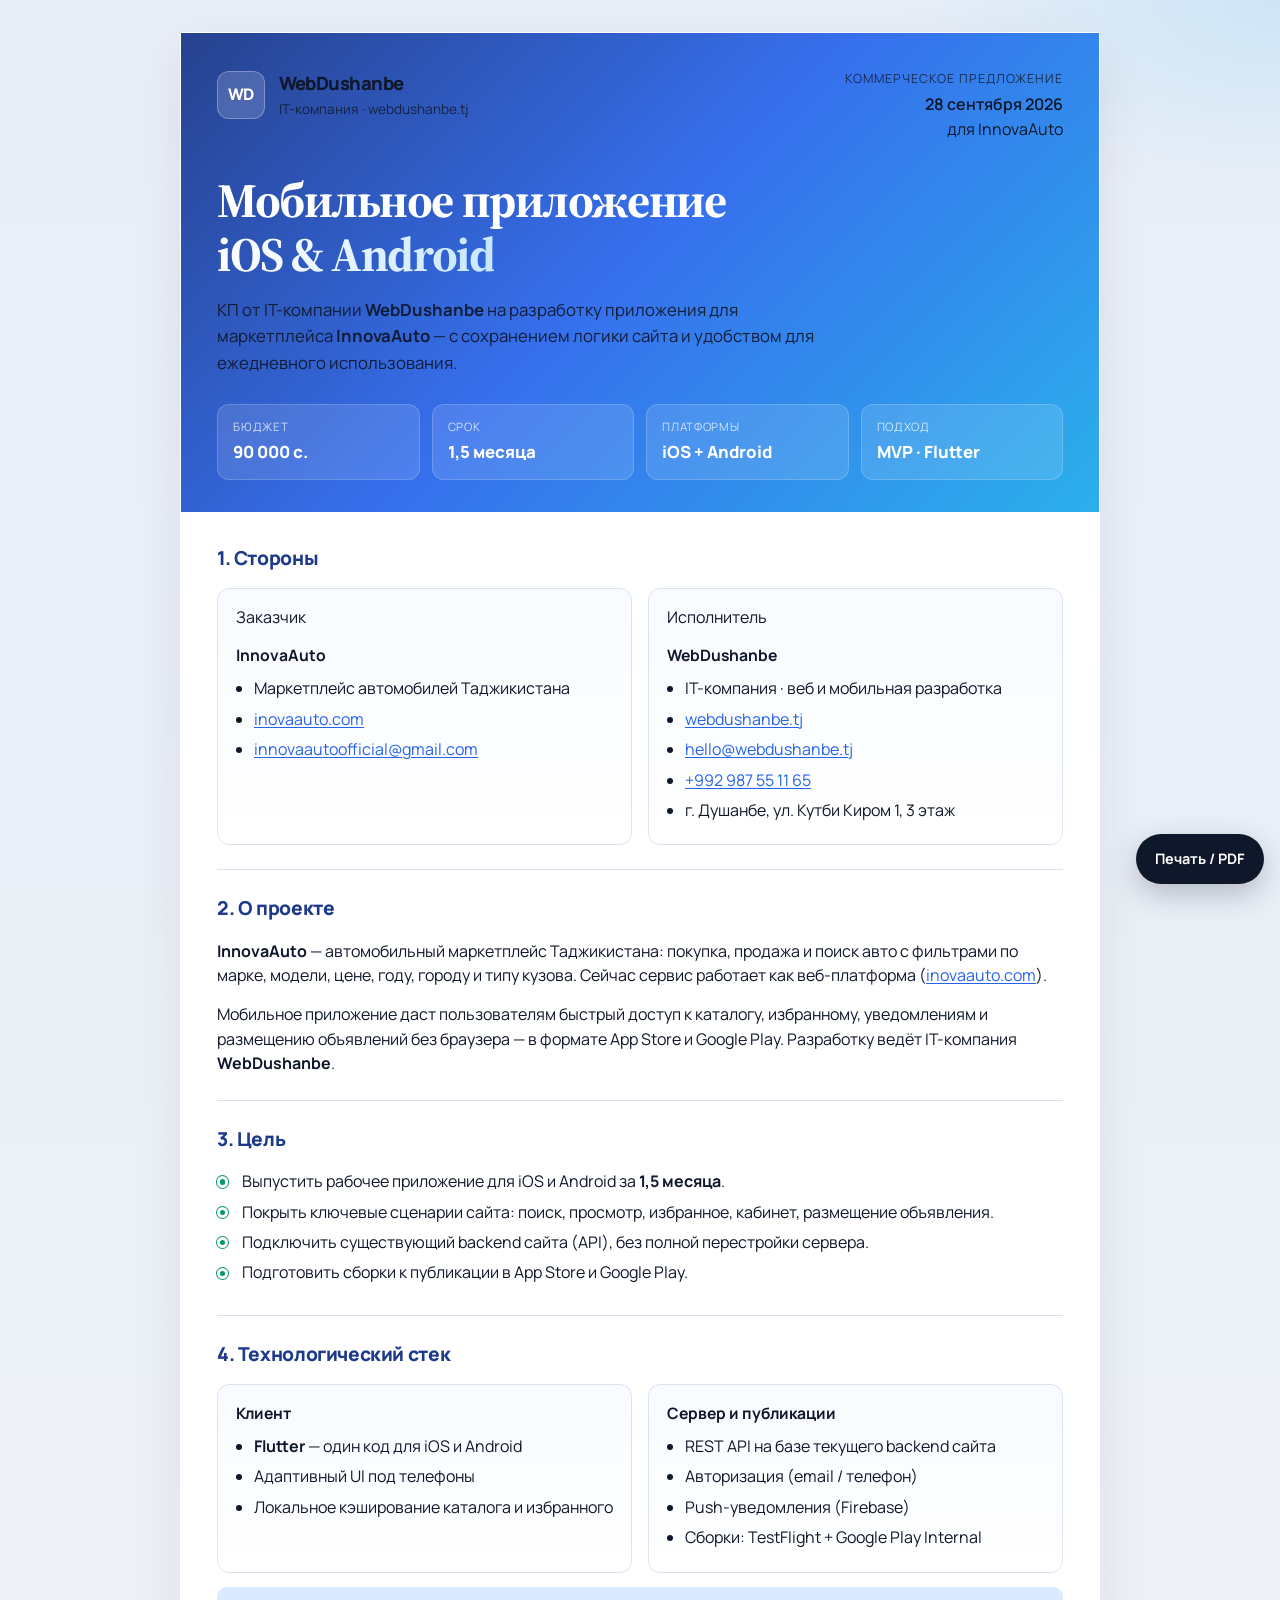
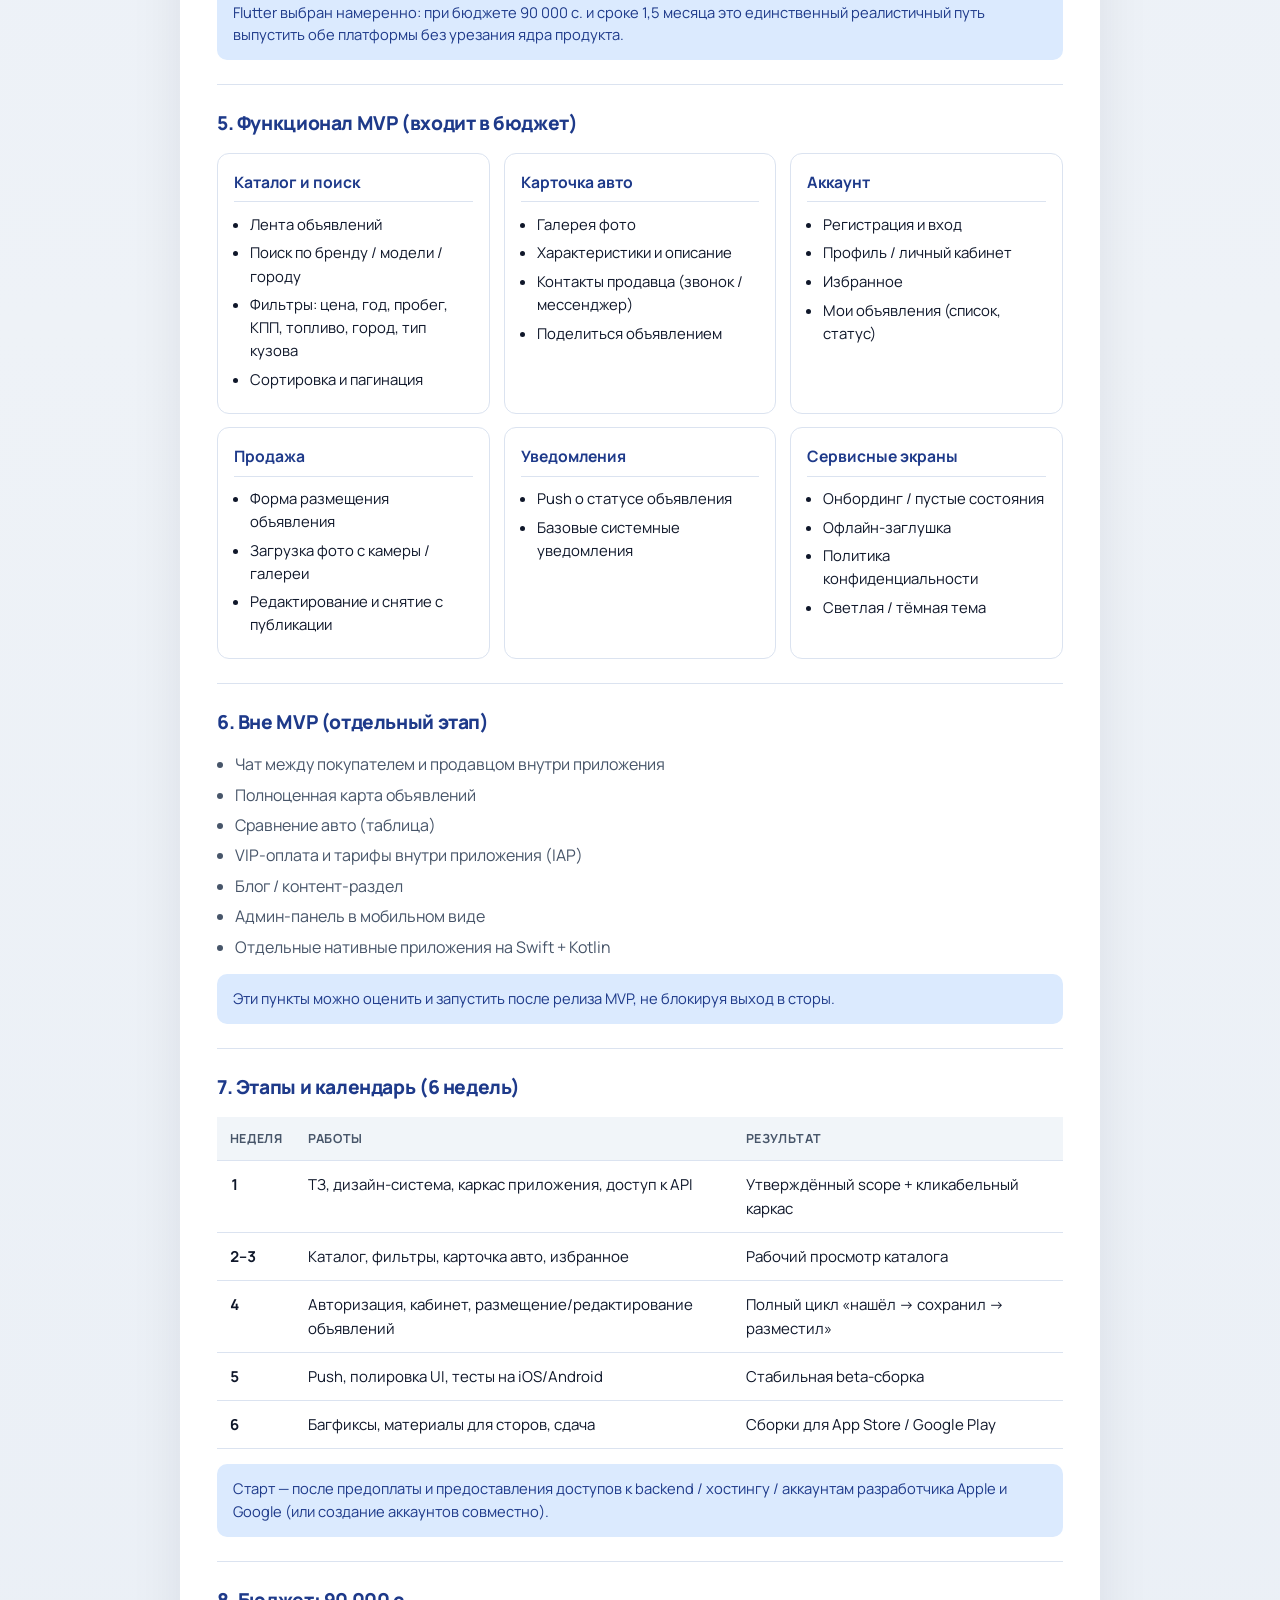
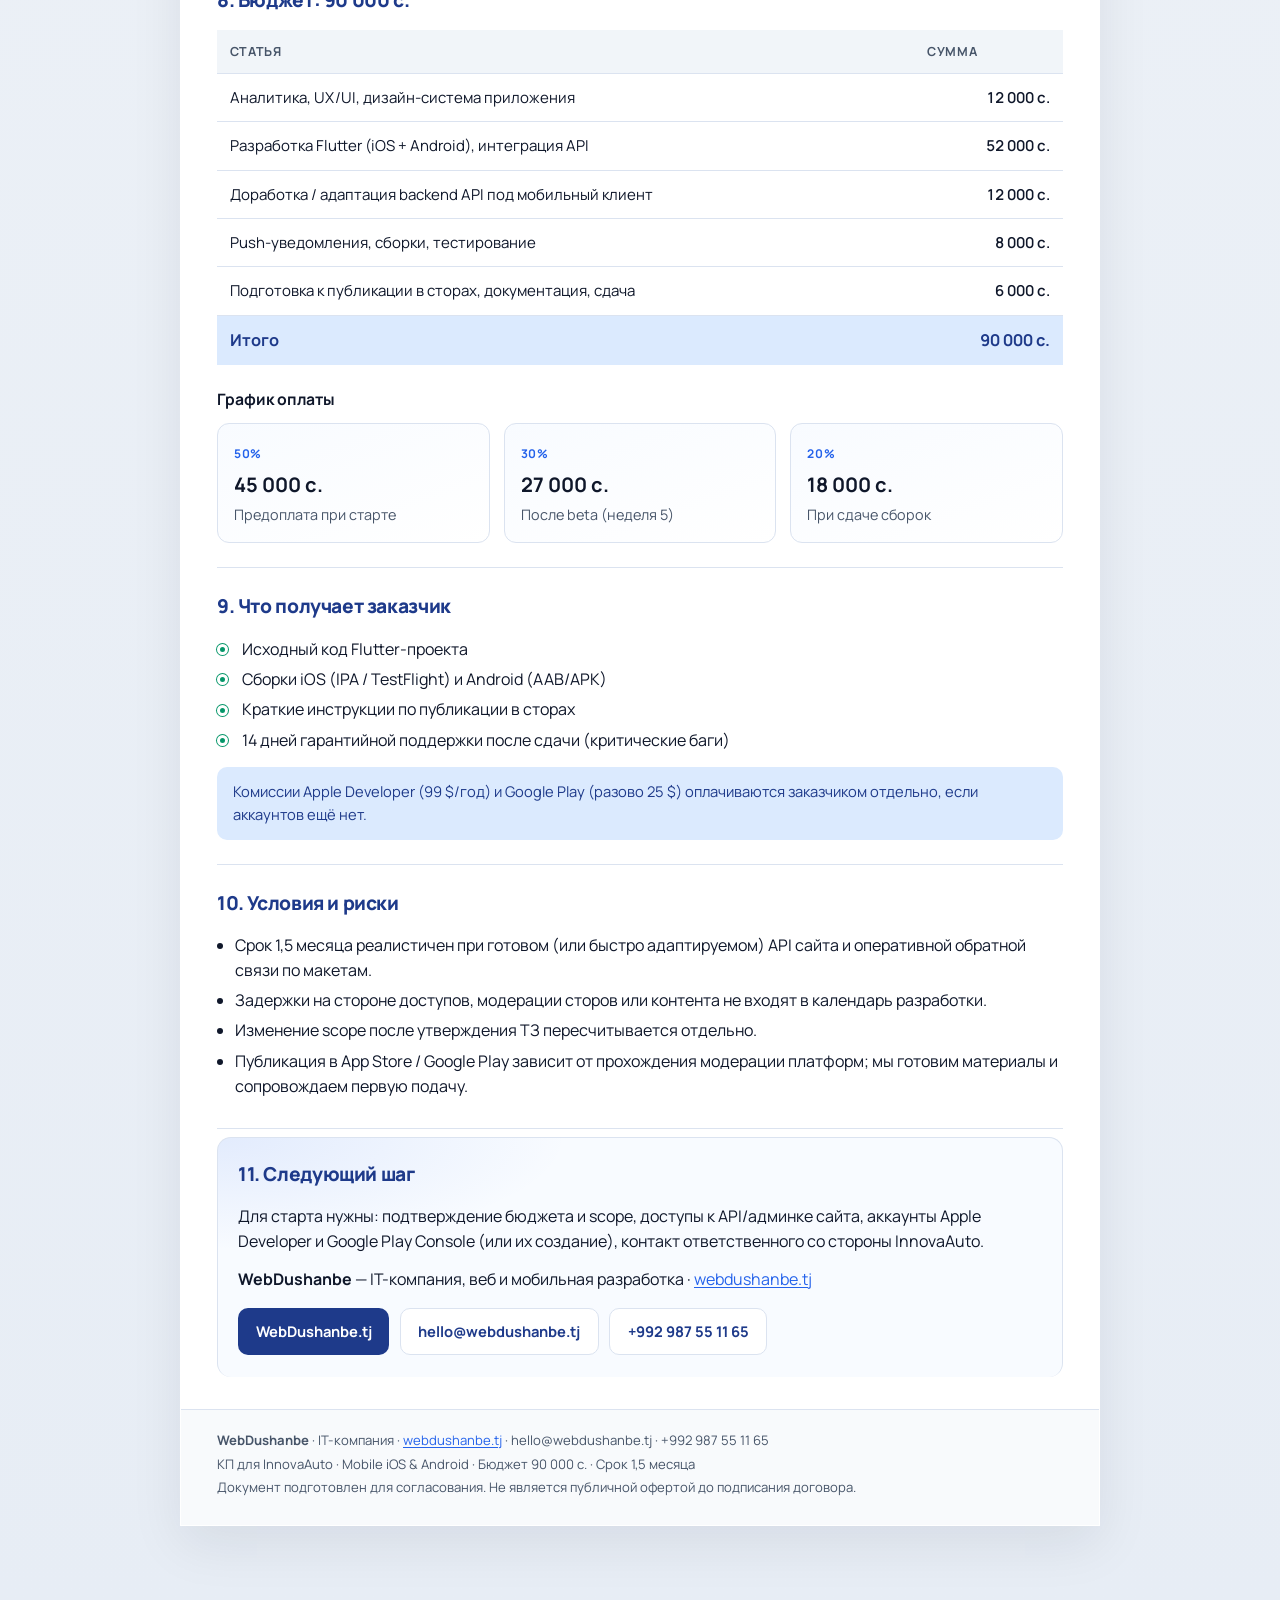
==== commit b6165211: "КП: первая оплата 50% (45 000 с.) График оплаты: 50% / 30% / 20%.  Co-authored-by: Khozhiakbar <Hoji" ====
--- a/docs/index.html
+++ b/docs/index.html
@@ -1,871 +1,332 @@
 <!DOCTYPE html>
-<html lang="tg">
+<html lang="ru">
 <head>
-  <meta charset="UTF-8" />
-  <meta name="viewport" content="width=device-width, initial-scale=1.0" />
-  <meta name="description" content="Business Camp — саёҳат, бизнес ва истиқбол. 5 кишвар." />
-  <meta name="theme-color" content="#041910" />
-  <title>Business Camp — Саёҳат · Бизнес · Истиқбол</title>
-  <link rel="preconnect" href="https://fonts.googleapis.com" />
-  <link rel="preconnect" href="https://fonts.gstatic.com" crossorigin />
-  <link href="https://fonts.googleapis.com/css2?family=Manrope:wght@400;500;600;700;800&family=Unbounded:wght@500;700;800&display=swap" rel="stylesheet" />
-  <link rel="stylesheet" href="css/style.css?v=contacts1" />
-  <link rel="icon" href="data:image/svg+xml,%3Csvg xmlns='http://www.w3.org/2000/svg' viewBox='0 0 64 64'%3E%3Crect width='64' height='64' rx='14' fill='%23041910'/%3E%3Ctext x='32' y='42' text-anchor='middle' font-size='26' font-family='Arial' font-weight='700' fill='%23c8ff3d'%3EBC%3C/text%3E%3C/svg%3E" />
-  <noscript><style>.reveal{opacity:1!important;transform:none!important}</style></noscript>
+  <meta charset="utf-8">
+  <meta name="viewport" content="width=device-width, initial-scale=1">
+  <title>КП — WebDushanbe × InnovaAuto · iOS &amp; Android</title>
+  <meta name="description" content="Коммерческое предложение IT-компании WebDushanbe на разработку мобильного приложения InnovaAuto для iOS и Android. Бюджет 90 000 с., срок 1,5 месяца.">
+  <link rel="preconnect" href="https://fonts.googleapis.com">
+  <link rel="preconnect" href="https://fonts.gstatic.com" crossorigin>
+  <link href="https://fonts.googleapis.com/css2?family=Manrope:wght@400;500;600;700;800&family=Source+Serif+4:opsz,wght@8..60,500;8..60,600;8..60,700&display=swap" rel="stylesheet">
+  <link rel="stylesheet" href="css/style.css">
 </head>
 <body>
-  <div class="noise" aria-hidden="true"></div>
-
-  <header class="topbar" id="topbar">
-    <div class="topbar__inner">
-      <a class="topbar__brand" href="#hero">BUSINESS <span>CAMP</span></a>
-      <nav class="topbar__nav">
-        <a href="#cities">Шаҳрҳо</a>
-        <a href="#route">Маршрут</a>
-        <a href="#program">Барнома</a>
-        <a href="https://wa.me/992982947777?text=%D0%A1%D0%B0%D0%BB%D0%BE%D0%BC%21%20%D0%9C%D0%B0%D0%BD%20%D0%B0%D0%B7%20%D0%B2%D0%B5%D0%B1-%D1%81%D0%B0%D0%B9%D1%82%D0%B8%20Business%20Camp%20%28businesscamp.tj%29%20%D0%BD%D0%B0%D0%B2%D0%B8%D1%88%D1%82%D0%B0%D0%BC.%20%D0%9C%D0%B5%D1%85%D0%BE%D2%B3%D0%B0%D0%BC%20%D0%B4%D0%B0%D1%80%20%D0%B1%D0%BE%D1%80%D0%B0%D0%B8%20%D1%81%D0%B0%D0%B1%D1%82%D0%B8%20%D0%BD%D0%BE%D0%BC%20%D0%BC%D0%B0%D1%8A%D0%BB%D1%83%D0%BC%D0%BE%D1%82%20%D0%B3%D0%B8%D1%80%D0%B0%D0%BC." class="topbar__cta" target="_blank" rel="noopener noreferrer">Сабти ном</a>
-      </nav>
-      <div class="topbar__music-wrap">
-        <button type="button" class="topbar__music" id="musicToggle" aria-label="Овозро шунавед" aria-pressed="false" title="Овозро шунавед">
-          <svg class="topbar__music-on" width="18" height="18" viewBox="0 0 24 24" fill="none" aria-hidden="true">
-            <path d="M11 5L6 9H3v6h3l5 4V5z" stroke="currentColor" stroke-width="1.8" stroke-linejoin="round"/>
-            <path d="M15.5 8.5a5 5 0 0 1 0 7M18 6a8.5 8.5 0 0 1 0 12" stroke="currentColor" stroke-width="1.8" stroke-linecap="round"/>
-          </svg>
-          <svg class="topbar__music-off" width="18" height="18" viewBox="0 0 24 24" fill="none" aria-hidden="true">
-            <path d="M11 5L6 9H3v6h3l5 4V5z" stroke="currentColor" stroke-width="1.8" stroke-linejoin="round"/>
-            <path d="M16 9.5l5 5M21 9.5l-5 5" stroke="currentColor" stroke-width="1.8" stroke-linecap="round"/>
-          </svg>
-        </button>
-        <span class="topbar__music-hint" id="musicHint" aria-hidden="true">Овозро шунавед</span>
+  <div class="sheet">
+    <header class="cover">
+      <div class="cover-top">
+        <div class="brand">
+          <span class="brand-mark" aria-hidden="true">WD</span>
+          <div>
+            <p class="brand-name">WebDushanbe</p>
+            <p class="brand-url">IT-компания · webdushanbe.tj</p>
+          </div>
+        </div>
+        <div class="doc-meta">
+          <p class="doc-label">Коммерческое предложение</p>
+          <p class="doc-date">28 сентября 2026</p>
+          <p class="doc-for">для InnovaAuto</p>
+        </div>
       </div>
-      <a class="topbar__ig" href="https://www.instagram.com/businesscamp.tj" target="_blank" rel="noopener noreferrer" aria-label="Instagram">
-        <svg width="18" height="18" viewBox="0 0 24 24" fill="none" aria-hidden="true">
-          <rect x="3" y="3" width="18" height="18" rx="5" stroke="currentColor" stroke-width="1.8"/>
-          <circle cx="12" cy="12" r="4" stroke="currentColor" stroke-width="1.8"/>
-          <circle cx="17.5" cy="6.5" r="1.2" fill="currentColor"/>
-        </svg>
-      </a>
-    </div>
-  </header>
-
-  <audio id="bgMusic" src="assets/audio/bg-music.mp3" loop preload="metadata" playsinline></audio>
-
-  <main>
-    <section class="hero" id="hero" aria-roledescription="carousel" aria-label="Слайдери шаҳрҳо">
-      <div class="hero__slider" id="heroSlider">
-        <div class="hero__slide is-active" data-city="Тошканд" data-country="Ӯзбекистон" style="background-image:url('assets/cities/tashkent.jpg')">
-          <img src="assets/cities/tashkent.jpg" alt="Тошканд" width="1600" height="1067" decoding="async" fetchpriority="high" />
-        </div>
-        <div class="hero__slide" data-city="Куала Лумпур" data-country="Малайзия" style="background-image:url('assets/cities/kualalumpur.jpg')">
-          <img src="assets/cities/kualalumpur.jpg" alt="Куала Лумпур" width="1600" height="1067" decoding="async" loading="lazy" />
-        </div>
-        <div class="hero__slide" data-city="Фукок" data-country="Ветнам" style="background-image:url('assets/cities/phuquoc.jpg')">
-          <img src="assets/cities/phuquoc.jpg" alt="Фукок" width="1600" height="1067" decoding="async" loading="lazy" />
-        </div>
-        <div class="hero__slide" data-city="Сингапур" data-country="Сингапур" style="background-image:url('assets/cities/singapore.jpg')">
-          <img src="assets/cities/singapore.jpg" alt="Сингапур" width="1600" height="1067" decoding="async" loading="lazy" />
-        </div>
-        <div class="hero__slide" data-city="Бали" data-country="Индонезия" style="background-image:url('assets/cities/bali.jpg')">
-          <img src="assets/cities/bali.jpg" alt="Бали" width="1600" height="1067" decoding="async" loading="lazy" />
+      <h1>Мобильное приложение<br><span>iOS &amp; Android</span></h1>
+      <p class="cover-lead">КП от IT-компании <strong>WebDushanbe</strong> на разработку приложения для маркетплейса <strong>InnovaAuto</strong> — с сохранением логики сайта и удобством для ежедневного использования.</p>
+      <div class="cover-stats">
+        <div>
+          <span class="stat-label">Бюджет</span>
+          <strong>90 000 с.</strong>
+        </div>
+        <div>
+          <span class="stat-label">Срок</span>
+          <strong>1,5 месяца</strong>
+        </div>
+        <div>
+          <span class="stat-label">Платформы</span>
+          <strong>iOS + Android</strong>
+        </div>
+        <div>
+          <span class="stat-label">Подход</span>
+          <strong>MVP · Flutter</strong>
         </div>
       </div>
-      <div class="hero__frame" aria-hidden="true"></div>
-      <div class="hero__veil"></div>
-
-      <div class="hero__content">
-        <p class="hero__meta reveal">5 кишвар</p>
-        <h1 class="hero__brand">
-          <span class="reveal">BUSINESS</span>
-          <span class="hero__camp reveal delay-1">CAMP</span>
-        </h1>
-        <p class="hero__tagline reveal delay-2">САЁҲАТ · БИЗНЕС · ИСТИҚБОЛ</p>
-        <p class="hero__lead reveal delay-3">Бозорҳои нав. Имкониятҳои воқеӣ. Соҳибкории муваффақ.</p>
-        <div class="hero__actions reveal delay-4">
-          <a class="btn btn--primary btn--glow" href="https://wa.me/992982947777?text=%D0%A1%D0%B0%D0%BB%D0%BE%D0%BC%21%20%D0%9C%D0%B0%D0%BD%20%D0%B0%D0%B7%20%D0%B2%D0%B5%D0%B1-%D1%81%D0%B0%D0%B9%D1%82%D0%B8%20Business%20Camp%20%28businesscamp.tj%29%20%D0%BD%D0%B0%D0%B2%D0%B8%D1%88%D1%82%D0%B0%D0%BC.%20%D0%9C%D0%B5%D1%85%D0%BE%D2%B3%D0%B0%D0%BC%20%D0%B4%D0%B0%D1%80%20%D0%B1%D0%BE%D1%80%D0%B0%D0%B8%20%D1%81%D0%B0%D0%B1%D1%82%D0%B8%20%D0%BD%D0%BE%D0%BC%20%D0%BC%D0%B0%D1%8A%D0%BB%D1%83%D0%BC%D0%BE%D1%82%20%D0%B3%D0%B8%D1%80%D0%B0%D0%BC." target="_blank" rel="noopener noreferrer">
-            Барои иштирок сабти ном намоед
-            <svg class="btn__plane" width="18" height="18" viewBox="0 0 24 24" fill="currentColor" aria-hidden="true">
-              <path d="M21 16v-2l-8-5V3.5a1.5 1.5 0 0 0-3 0V9l-8 5v2l8-2.5V19l-2 1.5V22l3.5-1 3.5 1v-1.5L13 19v-5.5l8 2.5z"/>
-            </svg>
-          </a>
-        </div>
-      </div>
-
-      <div class="hero__slider-ui">
-        <div class="hero__city-label" id="heroCityLabel">
-          <span class="hero__city-num" id="heroCityNum">01 / 05</span>
-          <span class="hero__city-name" id="heroCityName">Тошканд · Ӯзбекистон</span>
-        </div>
-        <div class="hero__progress" aria-hidden="true"><i id="heroProgress"></i></div>
-        <div class="hero__controls">
-          <button type="button" class="hero__nav" id="heroPrev" aria-label="Қаблӣ">
-            <svg width="18" height="18" viewBox="0 0 24 24" fill="none"><path d="M15 5l-7 7 7 7" stroke="currentColor" stroke-width="2.2" stroke-linecap="round" stroke-linejoin="round"/></svg>
-          </button>
-          <div class="hero__dots" id="heroDots" role="tablist" aria-label="Шаҳрҳо"></div>
-          <button type="button" class="hero__nav" id="heroNext" aria-label="Баъдӣ">
-            <svg width="18" height="18" viewBox="0 0 24 24" fill="none"><path d="M9 5l7 7-7 7" stroke="currentColor" stroke-width="2.2" stroke-linecap="round" stroke-linejoin="round"/></svg>
-          </button>
-        </div>
-      </div>
-
-      <svg class="hero__flight" viewBox="0 0 520 120" fill="none" aria-hidden="true">
-        <path class="hero__path" d="M10 90 C 120 20, 220 100, 320 40 S 460 30, 510 55" stroke="currentColor" stroke-width="2" stroke-dasharray="5 9"/>
-        <g class="hero__plane">
-          <path d="M0 0 L16 -5 L20 0 L16 5 Z" fill="currentColor"/>
-        </g>
-      </svg>
-    </section>
-
-    <section class="section route" id="route">
-      <div class="container">
-        <div class="section__head reveal">
-          <p class="eyebrow">Маршрут</p>
-          <h2>Панҷ кишвар · як ҳадаф</h2>
-          <p class="section__desc">Аз Тошканд то Бали — бозорҳо, шабакаҳо ва таҷрибаи амалӣ.</p>
-        </div>
-      </div>
-      <div class="route__track">
-        <a class="route__card reveal" href="#city-tashkent" style="--photo:url('assets/cities/tashkent.jpg')" data-parallax>
-          <img src="assets/cities/tashkent.jpg" alt="Тошканд, Ӯзбекистон" width="1152" height="864" decoding="async" />
-          <div class="route__info">
-            <span>01</span>
-            <h3>Ӯзбекистон</h3>
-            <p>Тошканд</p>
-          </div>
-        </a>
-        <a class="route__card reveal delay-1" href="#city-kl" style="--photo:url('assets/cities/kualalumpur.jpg')" data-parallax>
-          <img src="assets/cities/kualalumpur.jpg" alt="Куала Лумпур" width="1152" height="864" decoding="async" />
-          <div class="route__info">
-            <span>02</span>
-            <h3>Малайзия</h3>
-            <p>Куала Лумпур</p>
-          </div>
-        </a>
-        <a class="route__card reveal delay-2" href="#city-phuquoc" style="--photo:url('assets/cities/phuquoc.jpg')" data-parallax>
-          <img src="assets/cities/phuquoc.jpg" alt="Фукок" width="1600" height="1063" decoding="async" />
-          <div class="route__info">
-            <span>03</span>
-            <h3>Ветнам</h3>
-            <p>Фукок</p>
-          </div>
-        </a>
-        <a class="route__card reveal delay-3" href="#city-singapore" style="--photo:url('assets/cities/singapore.jpg')" data-parallax>
-          <img src="assets/cities/singapore.jpg" alt="Сингапур" width="1400" height="1080" decoding="async" />
-          <div class="route__info">
-            <span>04</span>
-            <h3>Сингапур</h3>
-            <p>Сингапур</p>
-          </div>
-        </a>
-        <a class="route__card reveal delay-4" href="#city-bali" style="--photo:url('assets/cities/bali.jpg')" data-parallax>
-          <img src="assets/cities/bali.jpg" alt="Бали" width="1600" height="1067" decoding="async" />
-          <div class="route__info">
-            <span>05</span>
-            <h3>Индонезия</h3>
-            <p>Бали</p>
-          </div>
-        </a>
-      </div>
-    </section>
-
-    <section class="section cities" id="cities">
-      <div class="container">
-        <div class="section__head reveal">
-          <p class="eyebrow">Шаҳрҳо</p>
-          <h2>Ҳар шаҳр — алоҳида барнома</h2>
-          <p class="section__desc">Меҳмонхона, хӯрок, трансфер ва дастгирии маҳаллӣ дар ҳар нуқтаи маршрут.</p>
-        </div>
-
-        <article class="city reveal" id="city-tashkent">
-          <div class="city__top">
-            <div class="city__media">
-              <img src="assets/cities/tashkent.jpg" alt="Тошканд" loading="lazy" />
-              <span class="city__num">01</span>
-            </div>
-            <div class="city__body">
-              <p class="city__country">Ӯзбекистон</p>
-              <h3>Тошканд</h3>
-              <p class="city__lead">Оғози сафар дар пойтахт: бозорҳои минтақа, IT-хаб ва шабакаи соҳибкорони Осиёи Марказӣ.</p>
-              <ul class="city__points">
-                <li><strong>Бизнес:</strong> вохӯрӣ бо содироткунандагон, IT-парк ва trade partnerҳо</li>
-                <li><strong>Барнома:</strong> Маркази тамаддуни ислом (Центр цивилизации ислама)</li>
-                <li><strong>Хӯрок:</strong> Besh Qazon — таоми миллӣ ва networking dinner</li>
-                <li><strong>Трансфер:</strong> фурудгоҳ ↔ меҳмонхона</li>
-              </ul>
-              <p class="city__stay">3 шаб · дастгирии роҳбалад · Wi-Fi ва coworking corner</p>
-            </div>
-          </div>
-          <div class="city__spots">
-            <figure class="city__spot reveal">
-              <img src="assets/tashkent/islamic-civilization-center.jpg" alt="Маркази тамаддуни ислом, Тошканд" width="1800" loading="lazy" decoding="async" />
-              <figcaption>
-                <span>Барнома</span>
-                <strong>Маркази тамаддуни ислом</strong>
-                <em>Центр цивилизации ислама</em>
-              </figcaption>
-              <div class="yt-lite" data-yt="5jtLTFZXVIg">
-                <button type="button" class="yt-lite__hit" aria-label="YouTube: Маркази тамаддуни ислом">
-                  <img src="https://i.ytimg.com/vi/5jtLTFZXVIg/maxresdefault.jpg" alt="" loading="lazy" width="1280" />
-                  <span class="yt-lite__play" aria-hidden="true"></span>
-                  <span class="yt-lite__badge" aria-hidden="true">
-                    <svg viewBox="0 0 24 24" width="18" height="14" aria-hidden="true"><path fill="#fff" d="M23.5 6.2a3 3 0 0 0-2.1-2.1C19.5 3.5 12 3.5 12 3.5s-7.5 0-9.4.6A3 3 0 0 0 .5 6.2 31.5 31.5 0 0 0 0 12a31.5 31.5 0 0 0 .5 5.8 3 3 0 0 0 2.1 2.1c1.9.6 9.4.6 9.4.6s7.5 0 9.4-.6a3 3 0 0 0 2.1-2.1A31.5 31.5 0 0 0 24 12a31.5 31.5 0 0 0-.5-5.8z"/><path fill="#ff0033" d="M9.75 15.5v-7l6 3.5-6 3.5z"/></svg>
-                    YouTube
-                  </span>
-                </button>
-              </div>
-            </figure>
-            <figure class="city__spot reveal">
-              <img src="assets/tashkent/besh-qazon.jpg" alt="Besh Qazon — палов дар қазонҳои калон" width="1800" loading="lazy" decoding="async" />
-              <figcaption>
-                <span>Хӯрок</span>
-                <strong>Besh Qazon</strong>
-                <em>Таоми миллӣ · networking dinner</em>
-              </figcaption>
-              <div class="yt-lite" data-yt="DEsexQTUaCM">
-                <button type="button" class="yt-lite__hit" aria-label="YouTube: Besh Qazon">
-                  <img src="https://i.ytimg.com/vi/DEsexQTUaCM/maxresdefault.jpg" alt="" loading="lazy" width="1280" />
-                  <span class="yt-lite__play" aria-hidden="true"></span>
-                  <span class="yt-lite__badge" aria-hidden="true">
-                    <svg viewBox="0 0 24 24" width="18" height="14" aria-hidden="true"><path fill="#fff" d="M23.5 6.2a3 3 0 0 0-2.1-2.1C19.5 3.5 12 3.5 12 3.5s-7.5 0-9.4.6A3 3 0 0 0 .5 6.2 31.5 31.5 0 0 0 0 12a31.5 31.5 0 0 0 .5 5.8 3 3 0 0 0 2.1 2.1c1.9.6 9.4.6 9.4.6s7.5 0 9.4-.6a3 3 0 0 0 2.1-2.1A31.5 31.5 0 0 0 24 12a31.5 31.5 0 0 0-.5-5.8z"/><path fill="#ff0033" d="M9.75 15.5v-7l6 3.5-6 3.5z"/></svg>
-                    YouTube
-                  </span>
-                </button>
-              </div>
-            </figure>
-          </div>
-        </article>
-
-        <article class="city city--flip reveal" id="city-kl">
-          <div class="city__top">
-            <div class="city__media">
-              <img src="assets/cities/kualalumpur.jpg" alt="Куала Лумпур" loading="lazy" />
-              <span class="city__num">02</span>
-            </div>
-            <div class="city__body">
-              <p class="city__country">Малайзия</p>
-              <h3>Куала Лумпур</h3>
-              <p class="city__lead">Маркази молиявии Осиёи Ҷанубу Шарқӣ: стартапҳо, retail ва Islamic finance.</p>
-              <ul class="city__points">
-                <li><strong>Бизнес:</strong> KLCC / Bukit Bintang market tours ва networking dinner</li>
-                <li><strong>Барнома:</strong> Petronas · Batu Caves · Thean Hou · French Town & Golf</li>
-                <li><strong>Хӯрок:</strong> наҳорӣ + Roti Canai ва хӯроки шаҳрӣ (halal)</li>
-                <li><strong>Трансфер:</strong> фурудгоҳ ↔ меҳмонхона · metro pass</li>
-              </ul>
-              <p class="city__stay">4 шаб · lounge access · ёрдамчии маҳаллӣ 24/7</p>
-            </div>
-          </div>
-          <div class="city__spots city__spots--4">
-            <figure class="city__spot reveal">
-              <img src="assets/kl/petronas.jpg" alt="Petronas Twin Towers, Куала Лумпур" width="1800" loading="lazy" decoding="async" />
-              <figcaption>
-                <span>Барнома</span>
-                <strong>Kuala Lumpur</strong>
-                <em>Petronas Twin Towers</em>
-              </figcaption>
-              <div class="yt-lite" data-yt="VlO3D2wUmcc">
-                <button type="button" class="yt-lite__hit" aria-label="YouTube: Petronas · KLCC">
-                  <img src="https://i.ytimg.com/vi/VlO3D2wUmcc/maxresdefault.jpg" alt="" loading="lazy" width="1280" />
-                  <span class="yt-lite__play" aria-hidden="true"></span>
-                  <span class="yt-lite__badge" aria-hidden="true">
-                    <svg viewBox="0 0 24 24" width="18" height="14" aria-hidden="true"><path fill="#fff" d="M23.5 6.2a3 3 0 0 0-2.1-2.1C19.5 3.5 12 3.5 12 3.5s-7.5 0-9.4.6A3 3 0 0 0 .5 6.2 31.5 31.5 0 0 0 0 12a31.5 31.5 0 0 0 .5 5.8 3 3 0 0 0 2.1 2.1c1.9.6 9.4.6 9.4.6s7.5 0 9.4-.6a3 3 0 0 0 2.1-2.1A31.5 31.5 0 0 0 24 12a31.5 31.5 0 0 0-.5-5.8z"/><path fill="#ff0033" d="M9.75 15.5v-7l6 3.5-6 3.5z"/></svg>
-                    YouTube
-                  </span>
-                </button>
-              </div>
-            </figure>
-            <figure class="city__spot reveal">
-              <img src="assets/kl/melaka.jpg" alt="Batu Caves, Малайзия" width="1800" loading="lazy" decoding="async" />
-              <figcaption>
-                <span>Саёҳат</span>
-                <strong>Batu Caves</strong>
-                <em>Murugan · rainbow stairs</em>
-              </figcaption>
-              <div class="yt-lite" data-yt="3ih51KAQGwQ">
-                <button type="button" class="yt-lite__hit" aria-label="YouTube: Batu Caves">
-                  <img src="https://i.ytimg.com/vi/3ih51KAQGwQ/maxresdefault.jpg" alt="" loading="lazy" width="1280" />
-                  <span class="yt-lite__play" aria-hidden="true"></span>
-                  <span class="yt-lite__badge" aria-hidden="true">
-                    <svg viewBox="0 0 24 24" width="18" height="14" aria-hidden="true"><path fill="#fff" d="M23.5 6.2a3 3 0 0 0-2.1-2.1C19.5 3.5 12 3.5 12 3.5s-7.5 0-9.4.6A3 3 0 0 0 .5 6.2 31.5 31.5 0 0 0 0 12a31.5 31.5 0 0 0 .5 5.8 3 3 0 0 0 2.1 2.1c1.9.6 9.4.6 9.4.6s7.5 0 9.4-.6a3 3 0 0 0 2.1-2.1A31.5 31.5 0 0 0 24 12a31.5 31.5 0 0 0-.5-5.8z"/><path fill="#ff0033" d="M9.75 15.5v-7l6 3.5-6 3.5z"/></svg>
-                    YouTube
-                  </span>
-                </button>
-              </div>
-            </figure>
-            <figure class="city__spot reveal">
-              <img src="assets/kl/genting.jpg" alt="Thean Hou Temple, Куала Лумпур" width="1800" loading="lazy" decoding="async" />
-              <figcaption>
-                <span>Саёҳат</span>
-                <strong>Thean Hou Temple</strong>
-                <em>Фонарҳо · фарҳанг</em>
-              </figcaption>
-              <div class="yt-lite" data-yt="V0aossK3554">
-                <button type="button" class="yt-lite__hit" aria-label="YouTube: Thean Hou Temple">
-                  <img src="https://i.ytimg.com/vi/V0aossK3554/maxresdefault.jpg" alt="" loading="lazy" width="1280" />
-                  <span class="yt-lite__play" aria-hidden="true"></span>
-                  <span class="yt-lite__badge" aria-hidden="true">
-                    <svg viewBox="0 0 24 24" width="18" height="14" aria-hidden="true"><path fill="#fff" d="M23.5 6.2a3 3 0 0 0-2.1-2.1C19.5 3.5 12 3.5 12 3.5s-7.5 0-9.4.6A3 3 0 0 0 .5 6.2 31.5 31.5 0 0 0 0 12a31.5 31.5 0 0 0 .5 5.8 3 3 0 0 0 2.1 2.1c1.9.6 9.4.6 9.4.6s7.5 0 9.4-.6a3 3 0 0 0 2.1-2.1A31.5 31.5 0 0 0 24 12a31.5 31.5 0 0 0-.5-5.8z"/><path fill="#ff0033" d="M9.75 15.5v-7l6 3.5-6 3.5z"/></svg>
-                    YouTube
-                  </span>
-                </button>
-              </div>
-            </figure>
-            <figure class="city__spot reveal">
-              <img src="assets/kl/french-town.jpg" alt="French Town, Bukit Tinggi" width="1800" loading="lazy" decoding="async" />
-              <figcaption>
-                <span>Саёҳат</span>
-                <strong>French Town · Golf</strong>
-                <em>Colmar Tropicale</em>
-              </figcaption>
-              <div class="yt-lite" data-yt="II7qJKADwEo">
-                <button type="button" class="yt-lite__hit" aria-label="YouTube: Colmar Tropicale">
-                  <img src="https://i.ytimg.com/vi/II7qJKADwEo/maxresdefault.jpg" alt="" loading="lazy" width="1280" />
-                  <span class="yt-lite__play" aria-hidden="true"></span>
-                  <span class="yt-lite__badge" aria-hidden="true">
-                    <svg viewBox="0 0 24 24" width="18" height="14" aria-hidden="true"><path fill="#fff" d="M23.5 6.2a3 3 0 0 0-2.1-2.1C19.5 3.5 12 3.5 12 3.5s-7.5 0-9.4.6A3 3 0 0 0 .5 6.2 31.5 31.5 0 0 0 0 12a31.5 31.5 0 0 0 .5 5.8 3 3 0 0 0 2.1 2.1c1.9.6 9.4.6 9.4.6s7.5 0 9.4-.6a3 3 0 0 0 2.1-2.1A31.5 31.5 0 0 0 24 12a31.5 31.5 0 0 0-.5-5.8z"/><path fill="#ff0033" d="M9.75 15.5v-7l6 3.5-6 3.5z"/></svg>
-                    YouTube
-                  </span>
-                </button>
-              </div>
-            </figure>
-          </div>
-        </article>
-
-        <article class="city reveal" id="city-phuquoc">
-          <div class="city__top">
-            <div class="city__media">
-              <img src="assets/cities/phuquoc.jpg" alt="Фукок" loading="lazy" />
-              <span class="city__num">03</span>
-            </div>
-            <div class="city__body">
-              <p class="city__country">Ветнам</p>
-              <h3>Фукок</h3>
-              <p class="city__lead">Ҷазираи люкс: resort hospitality, tourism business ва таҷрибаи амалӣ дар баҳр.</p>
-              <ul class="city__points">
-                <li><strong>Бизнес:</strong> resort case study ва tourism/hospitality networking</li>
-                <li><strong>Барнома:</strong> Phu Quoc Island — beach, sunset ва resort experience</li>
-                <li><strong>Хӯрок:</strong> наҳорӣ + seafood dinner</li>
-                <li><strong>Трансфер:</strong> фурудгоҳ ↔ resort · island transfer</li>
-              </ul>
-              <p class="city__stay">3 шаб · beach day · local guide</p>
-            </div>
-          </div>
-          <div class="city__spots">
-            <figure class="city__spot reveal">
-              <img src="assets/phuquoc/beach.jpg" alt="Phu Quoc Island beach" width="1800" loading="lazy" decoding="async" />
-              <figcaption>
-                <span>Барнома</span>
-                <strong>Phu Quoc Island</strong>
-                <em>Beach · resort day</em>
-              </figcaption>
-              <div class="yt-lite" data-yt="pk3lFxOx66Q">
-                <button type="button" class="yt-lite__hit" aria-label="YouTube: Phu Quoc Island">
-                  <img src="https://i.ytimg.com/vi/pk3lFxOx66Q/maxresdefault.jpg" alt="" loading="lazy" width="1280" />
-                  <span class="yt-lite__play" aria-hidden="true"></span>
-                  <span class="yt-lite__badge" aria-hidden="true">
-                    <svg viewBox="0 0 24 24" width="18" height="14" aria-hidden="true"><path fill="#fff" d="M23.5 6.2a3 3 0 0 0-2.1-2.1C19.5 3.5 12 3.5 12 3.5s-7.5 0-9.4.6A3 3 0 0 0 .5 6.2 31.5 31.5 0 0 0 0 12a31.5 31.5 0 0 0 .5 5.8 3 3 0 0 0 2.1 2.1c1.9.6 9.4.6 9.4.6s7.5 0 9.4-.6a3 3 0 0 0 2.1-2.1A31.5 31.5 0 0 0 24 12a31.5 31.5 0 0 0-.5-5.8z"/><path fill="#ff0033" d="M9.75 15.5v-7l6 3.5-6 3.5z"/></svg>
-                    YouTube
-                  </span>
-                </button>
-              </div>
-            </figure>
-            <figure class="city__spot reveal">
-              <img src="assets/phuquoc/sunset.jpg" alt="Ғуруби офтоб дар Фукок" width="1800" loading="lazy" decoding="async" />
-              <figcaption>
-                <span>Атмосфера</span>
-                <strong>Sunset · баҳр</strong>
-                <em>Culture · cuisine · tradition</em>
-              </figcaption>
-              <div class="yt-lite" data-yt="ouO1UCqEmCE">
-                <button type="button" class="yt-lite__hit" aria-label="YouTube: Phu Quoc sunset">
-                  <img src="https://i.ytimg.com/vi/ouO1UCqEmCE/maxresdefault.jpg" alt="" loading="lazy" width="1280" />
-                  <span class="yt-lite__play" aria-hidden="true"></span>
-                  <span class="yt-lite__badge" aria-hidden="true">
-                    <svg viewBox="0 0 24 24" width="18" height="14" aria-hidden="true"><path fill="#fff" d="M23.5 6.2a3 3 0 0 0-2.1-2.1C19.5 3.5 12 3.5 12 3.5s-7.5 0-9.4.6A3 3 0 0 0 .5 6.2 31.5 31.5 0 0 0 0 12a31.5 31.5 0 0 0 .5 5.8 3 3 0 0 0 2.1 2.1c1.9.6 9.4.6 9.4.6s7.5 0 9.4-.6a3 3 0 0 0 2.1-2.1A31.5 31.5 0 0 0 24 12a31.5 31.5 0 0 0-.5-5.8z"/><path fill="#ff0033" d="M9.75 15.5v-7l6 3.5-6 3.5z"/></svg>
-                    YouTube
-                  </span>
-                </button>
-              </div>
-            </figure>
-          </div>
-        </article>
-
-        <article class="city city--flip reveal" id="city-singapore">
-          <div class="city__top">
-            <div class="city__media">
-              <img src="assets/cities/singapore.jpg" alt="Сингапур" loading="lazy" />
-              <span class="city__num">04</span>
-            </div>
-            <div class="city__body">
-              <p class="city__country">Сингапур</p>
-              <h3>Сингапур</h3>
-              <p class="city__lead">Глобалӣ стандарт: fintech, logistics ва premium service culture.</p>
-              <ul class="city__points">
-                <li><strong>Бизнес:</strong> Marina Bay / CBD walk + fintech briefing</li>
-                <li><strong>Барнома:</strong> Marina Bay Sands · Gardens by the Bay</li>
-                <li><strong>Хӯрок:</strong> наҳорӣ + 1 business lunch</li>
-                <li><strong>Трансфер:</strong> фурудгоҳ ↔ меҳмонхона · Tourist Pass</li>
-              </ul>
-              <p class="city__stay">3 шаб · high-speed Wi-Fi · concierge support</p>
-            </div>
-          </div>
-          <div class="city__spots">
-            <figure class="city__spot reveal">
-              <img src="assets/singapore/marina-bay.jpg" alt="Marina Bay Sands, Сингапур" width="1800" loading="lazy" decoding="async" />
-              <figcaption>
-                <span>Барнома</span>
-                <strong>Marina Bay</strong>
-                <em>Modern city-state</em>
-              </figcaption>
-              <div class="yt-lite" data-yt="GgUkY-j0A1g">
-                <button type="button" class="yt-lite__hit" aria-label="YouTube: Marina Bay">
-                  <img src="https://i.ytimg.com/vi/GgUkY-j0A1g/maxresdefault.jpg" alt="" loading="lazy" width="1280" />
-                  <span class="yt-lite__play" aria-hidden="true"></span>
-                  <span class="yt-lite__badge" aria-hidden="true">
-                    <svg viewBox="0 0 24 24" width="18" height="14" aria-hidden="true"><path fill="#fff" d="M23.5 6.2a3 3 0 0 0-2.1-2.1C19.5 3.5 12 3.5 12 3.5s-7.5 0-9.4.6A3 3 0 0 0 .5 6.2 31.5 31.5 0 0 0 0 12a31.5 31.5 0 0 0 .5 5.8 3 3 0 0 0 2.1 2.1c1.9.6 9.4.6 9.4.6s7.5 0 9.4-.6a3 3 0 0 0 2.1-2.1A31.5 31.5 0 0 0 24 12a31.5 31.5 0 0 0-.5-5.8z"/><path fill="#ff0033" d="M9.75 15.5v-7l6 3.5-6 3.5z"/></svg>
-                    YouTube
-                  </span>
-                </button>
-              </div>
-            </figure>
-            <figure class="city__spot reveal">
-              <img src="assets/singapore/gardens.jpg" alt="Gardens by the Bay, Сингапур" width="1800" loading="lazy" decoding="async" />
-              <figcaption>
-                <span>Саёҳат</span>
-                <strong>Gardens by the Bay</strong>
-                <em>Supertree Grove</em>
-              </figcaption>
-              <div class="yt-lite" data-yt="HB6WSwpue1g">
-                <button type="button" class="yt-lite__hit" aria-label="YouTube: Gardens · Marina walk">
-                  <img src="https://i.ytimg.com/vi/HB6WSwpue1g/maxresdefault.jpg" alt="" loading="lazy" width="1280" />
-                  <span class="yt-lite__play" aria-hidden="true"></span>
-                  <span class="yt-lite__badge" aria-hidden="true">
-                    <svg viewBox="0 0 24 24" width="18" height="14" aria-hidden="true"><path fill="#fff" d="M23.5 6.2a3 3 0 0 0-2.1-2.1C19.5 3.5 12 3.5 12 3.5s-7.5 0-9.4.6A3 3 0 0 0 .5 6.2 31.5 31.5 0 0 0 0 12a31.5 31.5 0 0 0 .5 5.8 3 3 0 0 0 2.1 2.1c1.9.6 9.4.6 9.4.6s7.5 0 9.4-.6a3 3 0 0 0 2.1-2.1A31.5 31.5 0 0 0 24 12a31.5 31.5 0 0 0-.5-5.8z"/><path fill="#ff0033" d="M9.75 15.5v-7l6 3.5-6 3.5z"/></svg>
-                    YouTube
-                  </span>
-                </button>
-              </div>
-            </figure>
-          </div>
-        </article>
-
-        <article class="city reveal" id="city-bali">
-          <div class="city__top">
-            <div class="city__media">
-              <img src="assets/cities/bali.jpg" alt="Бали" loading="lazy" />
-              <span class="city__num">05</span>
-            </div>
-            <div class="city__body">
-              <p class="city__country">Индонезия</p>
-              <h3>Бали</h3>
-              <p class="city__lead">Хатми сафар: digital nomad hub, hospitality business ва farewell дар тропик.</p>
-              <ul class="city__points">
-                <li><strong>Бизнес:</strong> villa/resort case study ва creator economy meetup</li>
-                <li><strong>Барнома:</strong> ATV, rafting, tubing, Nusa Penida, sea walking</li>
-                <li><strong>Истироҳат:</strong> Cretya, Savaya, cliff bar, waterfall breakfast</li>
-                <li><strong>Хӯрок:</strong> наҳорӣ + farewell dinner</li>
-                <li><strong>Трансфер:</strong> фурудгоҳ ↔ villa · private driver барои 1 рӯз</li>
-              </ul>
-              <p class="city__stay">4 шаб · spa welcome · хатми барнома</p>
-            </div>
-          </div>
-
-          <p class="city__spots-label reveal">Adventure · Бали</p>
-          <div class="city__spots city__spots--3">
-            <figure class="city__spot reveal">
-              <img src="assets/bali/atv.jpg" alt="ATV Adventure, Бали" width="1400" loading="lazy" decoding="async" />
-              <figcaption>
-                <span>Adventure</span>
-                <strong>ATV Adventure</strong>
-                <em>Jungle buggy · Bali</em>
-              </figcaption>
-              <div class="yt-lite" data-yt="0nKTHybSbeA">
-                <button type="button" class="yt-lite__hit" aria-label="YouTube: ATV Adventure Bali">
-                  <img src="https://i.ytimg.com/vi/0nKTHybSbeA/maxresdefault.jpg" alt="" loading="lazy" width="1280" />
-                  <span class="yt-lite__play" aria-hidden="true"></span>
-                  <span class="yt-lite__badge" aria-hidden="true">
-                    <svg viewBox="0 0 24 24" width="18" height="14" aria-hidden="true"><path fill="#fff" d="M23.5 6.2a3 3 0 0 0-2.1-2.1C19.5 3.5 12 3.5 12 3.5s-7.5 0-9.4.6A3 3 0 0 0 .5 6.2 31.5 31.5 0 0 0 0 12a31.5 31.5 0 0 0 .5 5.8 3 3 0 0 0 2.1 2.1c1.9.6 9.4.6 9.4.6s7.5 0 9.4-.6a3 3 0 0 0 2.1-2.1A31.5 31.5 0 0 0 24 12a31.5 31.5 0 0 0-.5-5.8z"/><path fill="#ff0033" d="M9.75 15.5v-7l6 3.5-6 3.5z"/></svg>
-                    YouTube
-                  </span>
-                </button>
-              </div>
-            </figure>
-            <figure class="city__spot reveal">
-              <img src="assets/bali/kelingking.jpg" alt="Kelingking Beach, Nusa Penida" width="1400" loading="lazy" decoding="async" />
-              <figcaption>
-                <span>Nusa Penida</span>
-                <strong>Kelingking Beach</strong>
-                <em>T-Rex cliff · ocean view</em>
-              </figcaption>
-              <div class="yt-lite" data-yt="pzcjJPOYrIc">
-                <button type="button" class="yt-lite__hit" aria-label="YouTube: Kelingking Beach 4K">
-                  <img src="https://i.ytimg.com/vi/pzcjJPOYrIc/maxresdefault.jpg" alt="" loading="lazy" width="1280" />
-                  <span class="yt-lite__play" aria-hidden="true"></span>
-                  <span class="yt-lite__badge" aria-hidden="true">
-                    <svg viewBox="0 0 24 24" width="18" height="14" aria-hidden="true"><path fill="#fff" d="M23.5 6.2a3 3 0 0 0-2.1-2.1C19.5 3.5 12 3.5 12 3.5s-7.5 0-9.4.6A3 3 0 0 0 .5 6.2 31.5 31.5 0 0 0 0 12a31.5 31.5 0 0 0 .5 5.8 3 3 0 0 0 2.1 2.1c1.9.6 9.4.6 9.4.6s7.5 0 9.4-.6a3 3 0 0 0 2.1-2.1A31.5 31.5 0 0 0 24 12a31.5 31.5 0 0 0-.5-5.8z"/><path fill="#ff0033" d="M9.75 15.5v-7l6 3.5-6 3.5z"/></svg>
-                    YouTube
-                  </span>
-                </button>
-              </div>
-            </figure>
-            <figure class="city__spot reveal">
-              <img src="assets/bali/rafting.jpg" alt="Rafting, Ayung River Bali" width="1400" loading="lazy" decoding="async" />
-              <figcaption>
-                <span>Adventure</span>
-                <strong>Rafting</strong>
-                <em>Ayung River · white water</em>
-              </figcaption>
-              <div class="yt-lite" data-yt="xfwRShiCqj8">
-                <button type="button" class="yt-lite__hit" aria-label="YouTube: Ayung River Rafting">
-                  <img src="https://i.ytimg.com/vi/xfwRShiCqj8/maxresdefault.jpg" alt="" loading="lazy" width="1280" />
-                  <span class="yt-lite__play" aria-hidden="true"></span>
-                  <span class="yt-lite__badge" aria-hidden="true">
-                    <svg viewBox="0 0 24 24" width="18" height="14" aria-hidden="true"><path fill="#fff" d="M23.5 6.2a3 3 0 0 0-2.1-2.1C19.5 3.5 12 3.5 12 3.5s-7.5 0-9.4.6A3 3 0 0 0 .5 6.2 31.5 31.5 0 0 0 0 12a31.5 31.5 0 0 0 .5 5.8 3 3 0 0 0 2.1 2.1c1.9.6 9.4.6 9.4.6s7.5 0 9.4-.6a3 3 0 0 0 2.1-2.1A31.5 31.5 0 0 0 24 12a31.5 31.5 0 0 0-.5-5.8z"/><path fill="#ff0033" d="M9.75 15.5v-7l6 3.5-6 3.5z"/></svg>
-                    YouTube
-                  </span>
-                </button>
-              </div>
-            </figure>
-            <figure class="city__spot reveal">
-              <img src="assets/bali/tubing.jpg" alt="River Tubing, Бали" width="1400" loading="lazy" decoding="async" />
-              <figcaption>
-                <span>Adventure</span>
-                <strong>Tubing</strong>
-                <em>River tube · jungle ride</em>
-              </figcaption>
-              <div class="yt-lite" data-yt="3C6iXeKd9XU">
-                <button type="button" class="yt-lite__hit" aria-label="YouTube: Bali River Tubing">
-                  <img src="https://i.ytimg.com/vi/3C6iXeKd9XU/maxresdefault.jpg" alt="" loading="lazy" width="1280" />
-                  <span class="yt-lite__play" aria-hidden="true"></span>
-                  <span class="yt-lite__badge" aria-hidden="true">
-                    <svg viewBox="0 0 24 24" width="18" height="14" aria-hidden="true"><path fill="#fff" d="M23.5 6.2a3 3 0 0 0-2.1-2.1C19.5 3.5 12 3.5 12 3.5s-7.5 0-9.4.6A3 3 0 0 0 .5 6.2 31.5 31.5 0 0 0 0 12a31.5 31.5 0 0 0 .5 5.8 3 3 0 0 0 2.1 2.1c1.9.6 9.4.6 9.4.6s7.5 0 9.4-.6a3 3 0 0 0 2.1-2.1A31.5 31.5 0 0 0 24 12a31.5 31.5 0 0 0-.5-5.8z"/><path fill="#ff0033" d="M9.75 15.5v-7l6 3.5-6 3.5z"/></svg>
-                    YouTube
-                  </span>
-                </button>
-              </div>
-            </figure>
-            <figure class="city__spot reveal">
-              <img src="assets/bali/diamond.jpg" alt="Diamond Beach, Nusa Penida" width="1400" loading="lazy" decoding="async" />
-              <figcaption>
-                <span>Nusa Penida</span>
-                <strong>Diamond Beach</strong>
-                <em>Viewpoint · cliffs · sea</em>
-              </figcaption>
-              <div class="yt-lite" data-yt="8BFArDum1oo">
-                <button type="button" class="yt-lite__hit" aria-label="YouTube: Diamond Beach 4K">
-                  <img src="https://i.ytimg.com/vi/8BFArDum1oo/maxresdefault.jpg" alt="" loading="lazy" width="1280" />
-                  <span class="yt-lite__play" aria-hidden="true"></span>
-                  <span class="yt-lite__badge" aria-hidden="true">
-                    <svg viewBox="0 0 24 24" width="18" height="14" aria-hidden="true"><path fill="#fff" d="M23.5 6.2a3 3 0 0 0-2.1-2.1C19.5 3.5 12 3.5 12 3.5s-7.5 0-9.4.6A3 3 0 0 0 .5 6.2 31.5 31.5 0 0 0 0 12a31.5 31.5 0 0 0 .5 5.8 3 3 0 0 0 2.1 2.1c1.9.6 9.4.6 9.4.6s7.5 0 9.4-.6a3 3 0 0 0 2.1-2.1A31.5 31.5 0 0 0 24 12a31.5 31.5 0 0 0-.5-5.8z"/><path fill="#ff0033" d="M9.75 15.5v-7l6 3.5-6 3.5z"/></svg>
-                    YouTube
-                  </span>
-                </button>
-              </div>
-            </figure>
-            <figure class="city__spot reveal">
-              <img src="assets/bali/seawalk.jpg" alt="Sea Walking, Бали" width="1400" loading="lazy" decoding="async" />
-              <figcaption>
-                <span>Underwater</span>
-                <strong>Sea Walking</strong>
-                <em>Helmet dive · tropical fish</em>
-              </figcaption>
-              <div class="yt-lite" data-yt="blRo1o5gxvk">
-                <button type="button" class="yt-lite__hit" aria-label="YouTube: Sea Walking Bali">
-                  <img src="https://i.ytimg.com/vi/blRo1o5gxvk/maxresdefault.jpg" alt="" loading="lazy" width="1280" />
-                  <span class="yt-lite__play" aria-hidden="true"></span>
-                  <span class="yt-lite__badge" aria-hidden="true">
-                    <svg viewBox="0 0 24 24" width="18" height="14" aria-hidden="true"><path fill="#fff" d="M23.5 6.2a3 3 0 0 0-2.1-2.1C19.5 3.5 12 3.5 12 3.5s-7.5 0-9.4.6A3 3 0 0 0 .5 6.2 31.5 31.5 0 0 0 0 12a31.5 31.5 0 0 0 .5 5.8 3 3 0 0 0 2.1 2.1c1.9.6 9.4.6 9.4.6s7.5 0 9.4-.6a3 3 0 0 0 2.1-2.1A31.5 31.5 0 0 0 24 12a31.5 31.5 0 0 0-.5-5.8z"/><path fill="#ff0033" d="M9.75 15.5v-7l6 3.5-6 3.5z"/></svg>
-                    YouTube
-                  </span>
-                </button>
-              </div>
-            </figure>
-          </div>
-
-          <p class="city__spots-label reveal">Escape · Hospitality</p>
-          <div class="city__spots city__spots--3">
-            <figure class="city__spot reveal">
-              <img src="assets/bali/cretya.jpg" alt="Cretya Ubud, Бали" width="1400" loading="lazy" decoding="async" />
-              <figcaption>
-                <span>Ubud</span>
-                <strong>Cretya Ubud</strong>
-                <em>Jungle pool · day club</em>
-              </figcaption>
-              <div class="yt-lite" data-yt="Mxo7e9c-oMw">
-                <button type="button" class="yt-lite__hit" aria-label="YouTube: Cretya Ubud 4K">
-                  <img src="https://i.ytimg.com/vi/Mxo7e9c-oMw/maxresdefault.jpg" alt="" loading="lazy" width="1280" />
-                  <span class="yt-lite__play" aria-hidden="true"></span>
-                  <span class="yt-lite__badge" aria-hidden="true">
-                    <svg viewBox="0 0 24 24" width="18" height="14" aria-hidden="true"><path fill="#fff" d="M23.5 6.2a3 3 0 0 0-2.1-2.1C19.5 3.5 12 3.5 12 3.5s-7.5 0-9.4.6A3 3 0 0 0 .5 6.2 31.5 31.5 0 0 0 0 12a31.5 31.5 0 0 0 .5 5.8 3 3 0 0 0 2.1 2.1c1.9.6 9.4.6 9.4.6s7.5 0 9.4-.6a3 3 0 0 0 2.1-2.1A31.5 31.5 0 0 0 24 12a31.5 31.5 0 0 0-.5-5.8z"/><path fill="#ff0033" d="M9.75 15.5v-7l6 3.5-6 3.5z"/></svg>
-                    YouTube
-                  </span>
-                </button>
-              </div>
-            </figure>
-            <figure class="city__spot reveal">
-              <img src="assets/bali/savaya.jpg" alt="Savaya Bali, Uluwatu" width="1400" loading="lazy" decoding="async" />
-              <figcaption>
-                <span>Uluwatu</span>
-                <strong>Savaya Bali</strong>
-                <em>Cliff resort · ocean pool</em>
-              </figcaption>
-              <div class="yt-lite" data-yt="PYpXlSe2Igw">
-                <button type="button" class="yt-lite__hit" aria-label="YouTube: Savaya Bali">
-                  <img src="https://i.ytimg.com/vi/PYpXlSe2Igw/maxresdefault.jpg" alt="" loading="lazy" width="1280" />
-                  <span class="yt-lite__play" aria-hidden="true"></span>
-                  <span class="yt-lite__badge" aria-hidden="true">
-                    <svg viewBox="0 0 24 24" width="18" height="14" aria-hidden="true"><path fill="#fff" d="M23.5 6.2a3 3 0 0 0-2.1-2.1C19.5 3.5 12 3.5 12 3.5s-7.5 0-9.4.6A3 3 0 0 0 .5 6.2 31.5 31.5 0 0 0 0 12a31.5 31.5 0 0 0 .5 5.8 3 3 0 0 0 2.1 2.1c1.9.6 9.4.6 9.4.6s7.5 0 9.4-.6a3 3 0 0 0 2.1-2.1A31.5 31.5 0 0 0 24 12a31.5 31.5 0 0 0-.5-5.8z"/><path fill="#ff0033" d="M9.75 15.5v-7l6 3.5-6 3.5z"/></svg>
-                    YouTube
-                  </span>
-                </button>
-              </div>
-            </figure>
-            <figure class="city__spot reveal">
-              <img src="assets/bali/amanooh.jpg" alt="Amanooh valley view, Бали" width="1400" loading="lazy" decoding="async" />
-              <figcaption>
-                <span>Valley</span>
-                <strong>Amanooh</strong>
-                <em>Jungle terrace · view</em>
-              </figcaption>
-              <div class="yt-lite" data-yt="SobCLfPD_OQ">
-                <button type="button" class="yt-lite__hit" aria-label="YouTube: Amanooh · valley cafe">
-                  <img src="https://i.ytimg.com/vi/SobCLfPD_OQ/maxresdefault.jpg" alt="" loading="lazy" width="1280" />
-                  <span class="yt-lite__play" aria-hidden="true"></span>
-                  <span class="yt-lite__badge" aria-hidden="true">
-                    <svg viewBox="0 0 24 24" width="18" height="14" aria-hidden="true"><path fill="#fff" d="M23.5 6.2a3 3 0 0 0-2.1-2.1C19.5 3.5 12 3.5 12 3.5s-7.5 0-9.4.6A3 3 0 0 0 .5 6.2 31.5 31.5 0 0 0 0 12a31.5 31.5 0 0 0 .5 5.8 3 3 0 0 0 2.1 2.1c1.9.6 9.4.6 9.4.6s7.5 0 9.4-.6a3 3 0 0 0 2.1-2.1A31.5 31.5 0 0 0 24 12a31.5 31.5 0 0 0-.5-5.8z"/><path fill="#ff0033" d="M9.75 15.5v-7l6 3.5-6 3.5z"/></svg>
-                    YouTube
-                  </span>
-                </button>
-              </div>
-            </figure>
-            <figure class="city__spot reveal">
-              <img src="assets/bali/cliffbar.jpg" alt="Cliff Bar, Uluwatu Bali" width="1400" loading="lazy" decoding="async" />
-              <figcaption>
-                <span>Uluwatu</span>
-                <strong>Cliff Bar</strong>
-                <em>Ocean edge · surf view</em>
-              </figcaption>
-              <div class="yt-lite" data-yt="YKzPVizoxg0">
-                <button type="button" class="yt-lite__hit" aria-label="YouTube: Single Fin Cliff Bar">
-                  <img src="https://i.ytimg.com/vi/YKzPVizoxg0/maxresdefault.jpg" alt="" loading="lazy" width="1280" />
-                  <span class="yt-lite__play" aria-hidden="true"></span>
-                  <span class="yt-lite__badge" aria-hidden="true">
-                    <svg viewBox="0 0 24 24" width="18" height="14" aria-hidden="true"><path fill="#fff" d="M23.5 6.2a3 3 0 0 0-2.1-2.1C19.5 3.5 12 3.5 12 3.5s-7.5 0-9.4.6A3 3 0 0 0 .5 6.2 31.5 31.5 0 0 0 0 12a31.5 31.5 0 0 0 .5 5.8 3 3 0 0 0 2.1 2.1c1.9.6 9.4.6 9.4.6s7.5 0 9.4-.6a3 3 0 0 0 2.1-2.1A31.5 31.5 0 0 0 24 12a31.5 31.5 0 0 0-.5-5.8z"/><path fill="#ff0033" d="M9.75 15.5v-7l6 3.5-6 3.5z"/></svg>
-                    YouTube
-                  </span>
-                </button>
-              </div>
-            </figure>
-            <figure class="city__spot reveal">
-              <img src="assets/bali/waterfall-breakfast.jpg" alt="Waterfall Breakfast, Бали" width="1400" loading="lazy" decoding="async" />
-              <figcaption>
-                <span>Nature</span>
-                <strong>Waterfall Breakfast</strong>
-                <em>Jungle breakfast · falls</em>
-              </figcaption>
-              <div class="yt-lite" data-yt="GBx-D79DBAQ">
-                <button type="button" class="yt-lite__hit" aria-label="YouTube: Waterfall Breakfast">
-                  <img src="https://i.ytimg.com/vi/GBx-D79DBAQ/maxresdefault.jpg" alt="" loading="lazy" width="1280" />
-                  <span class="yt-lite__play" aria-hidden="true"></span>
-                  <span class="yt-lite__badge" aria-hidden="true">
-                    <svg viewBox="0 0 24 24" width="18" height="14" aria-hidden="true"><path fill="#fff" d="M23.5 6.2a3 3 0 0 0-2.1-2.1C19.5 3.5 12 3.5 12 3.5s-7.5 0-9.4.6A3 3 0 0 0 .5 6.2 31.5 31.5 0 0 0 0 12a31.5 31.5 0 0 0 .5 5.8 3 3 0 0 0 2.1 2.1c1.9.6 9.4.6 9.4.6s7.5 0 9.4-.6a3 3 0 0 0 2.1-2.1A31.5 31.5 0 0 0 24 12a31.5 31.5 0 0 0-.5-5.8z"/><path fill="#ff0033" d="M9.75 15.5v-7l6 3.5-6 3.5z"/></svg>
-                    YouTube
-                  </span>
-                </button>
-              </div>
-            </figure>
-            <figure class="city__spot reveal">
-              <img src="assets/bali/uluwatu.jpg" alt="Uluwatu Temple, Бали" width="1400" loading="lazy" decoding="async" />
-              <figcaption>
-                <span>Фарҳанг</span>
-                <strong>Uluwatu Temple</strong>
-                <em>Culture · cliff temple</em>
-              </figcaption>
-              <div class="yt-lite" data-yt="wNG8NA7EUVg">
-                <button type="button" class="yt-lite__hit" aria-label="YouTube: Uluwatu Temple 4K">
-                  <img src="https://i.ytimg.com/vi/wNG8NA7EUVg/maxresdefault.jpg" alt="" loading="lazy" width="1280" />
-                  <span class="yt-lite__play" aria-hidden="true"></span>
-                  <span class="yt-lite__badge" aria-hidden="true">
-                    <svg viewBox="0 0 24 24" width="18" height="14" aria-hidden="true"><path fill="#fff" d="M23.5 6.2a3 3 0 0 0-2.1-2.1C19.5 3.5 12 3.5 12 3.5s-7.5 0-9.4.6A3 3 0 0 0 .5 6.2 31.5 31.5 0 0 0 0 12a31.5 31.5 0 0 0 .5 5.8 3 3 0 0 0 2.1 2.1c1.9.6 9.4.6 9.4.6s7.5 0 9.4-.6a3 3 0 0 0 2.1-2.1A31.5 31.5 0 0 0 24 12a31.5 31.5 0 0 0-.5-5.8z"/><path fill="#ff0033" d="M9.75 15.5v-7l6 3.5-6 3.5z"/></svg>
-                    YouTube
-                  </span>
-                </button>
-              </div>
-            </figure>
-          </div>
-        </article>
-      </div>
-    </section>
-
-    <section class="section features" id="features">
-      <div class="container">
-        <div class="section__head reveal">
-          <p class="eyebrow">Чӣ мегиред</p>
-          <h2>Як сафар — чор натиҷа</h2>
-        </div>
-        <ul class="features__list">
-          <li class="feature reveal">
-            <span class="feature__icon" aria-hidden="true">
-              <svg viewBox="0 0 48 48" fill="none"><path d="M8 36V20h6v16H8zm13 0V12h6v24h-6zm13 0V24h6v12h-6z" fill="currentColor"/><path d="M6 38h36" stroke="currentColor" stroke-width="2"/></svg>
-            </span>
-            <h3>Омӯзиши бозорҳо</h3>
-            <p>Таҳлили бозорҳои Осиё ва имкониятҳои воқеӣ барои бизнеси шумо.</p>
-          </li>
-          <li class="feature reveal delay-1">
-            <span class="feature__icon" aria-hidden="true">
-              <svg viewBox="0 0 48 48" fill="none"><circle cx="18" cy="16" r="5" stroke="currentColor" stroke-width="2.2"/><circle cx="30" cy="16" r="5" stroke="currentColor" stroke-width="2.2"/><path d="M8 36c2-6 6-9 10-9s8 3 10 9M20 36c2-6 6-9 10-9s8 3 10 9" stroke="currentColor" stroke-width="2.2" stroke-linecap="round"/></svg>
-            </span>
-            <h3>Нетворкинг ва партнёрӣ</h3>
-            <p>Вохӯрӣ бо соҳибкорони минтақа ва шарикони эҳтимолӣ.</p>
-          </li>
-          <li class="feature reveal delay-2">
-            <span class="feature__icon" aria-hidden="true">
-              <svg viewBox="0 0 48 48" fill="none"><path d="M24 8c1 6 4 10 8 12-4 2-7 6-8 12-1-6-4-10-8-12 4-2 7-6 8-12z" stroke="currentColor" stroke-width="2.2"/><circle cx="24" cy="36" r="3" fill="currentColor"/></svg>
-            </span>
-            <h3>Идеяҳои нав</h3>
-            <p>Моделҳои бизнес ва идеяҳое, ки дар амал кор мекунанд.</p>
-          </li>
-          <li class="feature reveal delay-3">
-            <span class="feature__icon" aria-hidden="true">
-              <svg viewBox="0 0 48 48" fill="none"><circle cx="24" cy="24" r="6" stroke="currentColor" stroke-width="2.2"/><path d="M24 8v4M24 36v4M8 24h4M36 24h4M12.5 12.5l2.8 2.8M32.7 32.7l2.8 2.8M35.5 12.5l-2.8 2.8M15.3 32.7l-2.8 2.8" stroke="currentColor" stroke-width="2.2" stroke-linecap="round"/></svg>
-            </span>
-            <h3>Таҷрибаи амалӣ</h3>
-            <p>Сафар ҳамчун мактаб: аз макон то қарорҳои бизнес.</p>
-          </li>
+    </header>
+
+    <main>
+      <section>
+        <h2>1. Стороны</h2>
+        <div class="grid-2">
+          <div class="block parties-block">
+            <p class="party-role">Заказчик</p>
+            <h3>InnovaAuto</h3>
+            <ul>
+              <li>Маркетплейс автомобилей Таджикистана</li>
+              <li><a href="https://inovaauto.com" target="_blank" rel="noopener">inovaauto.com</a></li>
+              <li><a href="mailto:innovaautoofficial@gmail.com">innovaautoofficial@gmail.com</a></li>
+            </ul>
+          </div>
+          <div class="block parties-block parties-block--exec">
+            <p class="party-role">Исполнитель</p>
+            <h3>WebDushanbe</h3>
+            <ul>
+              <li>IT-компания · веб и мобильная разработка</li>
+              <li><a href="https://webdushanbe.tj" target="_blank" rel="noopener">webdushanbe.tj</a></li>
+              <li><a href="mailto:hello@webdushanbe.tj">hello@webdushanbe.tj</a></li>
+              <li><a href="tel:+992987551165">+992 987 55 11 65</a></li>
+              <li>г. Душанбе, ул. Кутби Киром 1, 3 этаж</li>
+            </ul>
+          </div>
+        </div>
+      </section>
+
+      <section>
+        <h2>2. О проекте</h2>
+        <p><strong>InnovaAuto</strong> — автомобильный маркетплейс Таджикистана: покупка, продажа и поиск авто с фильтрами по марке, модели, цене, году, городу и типу кузова. Сейчас сервис работает как веб-платформа (<a href="https://inovaauto.com" target="_blank" rel="noopener">inovaauto.com</a>).</p>
+        <p>Мобильное приложение даст пользователям быстрый доступ к каталогу, избранному, уведомлениям и размещению объявлений без браузера — в формате App Store и Google Play. Разработку ведёт IT-компания <strong>WebDushanbe</strong>.</p>
+      </section>
+
+      <section>
+        <h2>3. Цель</h2>
+        <ul class="check">
+          <li>Выпустить рабочее приложение для iOS и Android за <strong>1,5 месяца</strong>.</li>
+          <li>Покрыть ключевые сценарии сайта: поиск, просмотр, избранное, кабинет, размещение объявления.</li>
+          <li>Подключить существующий backend сайта (API), без полной перестройки сервера.</li>
+          <li>Подготовить сборки к публикации в App Store и Google Play.</li>
         </ul>
-      </div>
-    </section>
-
-    <section class="section program" id="program">
-      <div class="container">
-        <div class="section__head reveal">
-          <p class="eyebrow">Барномаи омӯзиш</p>
-          <h2>Ба ғайр аз истирохат</h2>
-          <p class="section__desc">Ҳар рӯз — амал, таҳлил ва рушд. Чор самти асосӣ барои бизнеси шумо.</p>
-        </div>
-        <ol class="program__list">
-          <li class="program__item reveal">
-            <span class="program__num" aria-hidden="true">01</span>
-            <div class="program__body">
-              <h3>Бизнес разбор</h3>
-              <p>Таҳлили модели бизнес, нуқтаҳои афзоиш ва қарорҳои амалӣ барои рушд.</p>
-            </div>
-          </li>
-          <li class="program__item reveal delay-1">
-            <span class="program__num" aria-hidden="true">02</span>
-            <div class="program__body">
-              <h3>Автоматизацияи бизнес</h3>
-              <p>Равандҳо, асбобҳо ва системаҳое, ки вақт ва хароҷотро кам мекунанд.</p>
-            </div>
-          </li>
-          <li class="program__item reveal delay-2">
-            <span class="program__num" aria-hidden="true">03</span>
-            <div class="program__body">
-              <h3>Искусственный интеллект дар бизнеси шумо</h3>
-              <p>Чӣ гуна AI-ро дар фурӯш, маркетинг ва амалиёти ҳаррӯза истифода баред.</p>
-            </div>
-          </li>
-          <li class="program__item reveal delay-3">
-            <span class="program__num" aria-hidden="true">04</span>
-            <div class="program__body">
-              <h3>Ва камандасозӣ</h3>
-              <p>Ҳамкорӣ, лидерӣ ва сохтани дастаи қавӣ дар муҳити Business Camp.</p>
-            </div>
-          </li>
-        </ol>
-      </div>
-    </section>
-
-    <section class="section mentors" id="mentor">
-      <div class="container">
-        <div class="section__head reveal">
-          <p class="eyebrow">Менторҳо</p>
-          <h2>Ду роҳбалад · як ҳадаф</h2>
-          <p class="section__desc">Бизнес, таҷриба ва дастгирӣ дар тамоми маршрут.</p>
-        </div>
-
-        <div class="mentors__list">
-          <article class="mentor reveal">
-            <div class="mentor__media">
-              <img src="assets/camp/mentor-mehrubon-portrait.jpg?v=2" alt="Меҳрубон Саидакбари" width="720" height="900" decoding="async" />
-              <span class="mentor__index">01</span>
-            </div>
-            <div class="mentor__body">
-              <p class="mentor__role">Ментор · Бизнес ва бозорҳо</p>
-              <h3>Меҳрубон Саидакбари</h3>
-              <p class="mentor__bio">Таҷрибаи амалӣ, нетворкинг ва кушодани бозорҳои нав барои соҳибкорон.</p>
-              <ul class="mentor__skills">
-                <li>Бизнес</li>
-                <li>Таҷриба</li>
-                <li>Нетворкинг</li>
-                <li>Бозорҳои нав</li>
-              </ul>
-              <a class="mentor__ig" href="https://www.instagram.com/mehrubon.saidakbari" target="_blank" rel="noopener noreferrer">
-                <svg width="16" height="16" viewBox="0 0 24 24" fill="none" aria-hidden="true">
-                  <rect x="3" y="3" width="18" height="18" rx="5" stroke="currentColor" stroke-width="1.8"/>
-                  <circle cx="12" cy="12" r="4" stroke="currentColor" stroke-width="1.8"/>
-                  <circle cx="17.5" cy="6.5" r="1.2" fill="currentColor"/>
-                </svg>
-                @mehrubon.saidakbari
-              </a>
-            </div>
-          </article>
-
-          <article class="mentor mentor--flip reveal delay-1">
-            <div class="mentor__media">
-              <img src="assets/camp/mentor-akbar-portrait.jpg?v=3" alt="Акбар Ядгаров" width="720" height="900" decoding="async" />
-              <span class="mentor__index">02</span>
-            </div>
-            <div class="mentor__body">
-              <p class="mentor__role">Роҳбари ширкати IT · Дубай ва Душанбе</p>
-              <h3>Акбар Ядгаров</h3>
-              <p class="mentor__bio">Роҳбари ширкати IT дар Дубай ва Душанбе.</p>
-              <ul class="mentor__skills">
-                <li>Автоматизация</li>
-                <li>CRM</li>
-                <li>AI</li>
-                <li>Дигарҳо</li>
-              </ul>
-              <a class="mentor__ig" href="https://instagram.com/yadgarov_dev" target="_blank" rel="noopener noreferrer">
-                <svg width="16" height="16" viewBox="0 0 24 24" fill="none" aria-hidden="true">
-                  <rect x="3" y="3" width="18" height="18" rx="5" stroke="currentColor" stroke-width="1.8"/>
-                  <circle cx="12" cy="12" r="4" stroke="currentColor" stroke-width="1.8"/>
-                  <circle cx="17.5" cy="6.5" r="1.2" fill="currentColor"/>
-                </svg>
-                @yadgarov_dev
-              </a>
-            </div>
-          </article>
-        </div>
-      </div>
-    </section>
-
-    <section class="cta" id="register">
-      <div class="container cta__panel reveal">
-        <div class="cta__text">
-          <p class="eyebrow">Сабти ном</p>
-          <h2>Ҷойҳо зуд пур мешаванд</h2>
-          <p>Барои иштирок ҳамроҳ шавед.</p>
-        </div>
-        <a class="btn btn--primary btn--glow btn--lg" href="https://wa.me/992982947777?text=%D0%A1%D0%B0%D0%BB%D0%BE%D0%BC%21%20%D0%9C%D0%B0%D0%BD%20%D0%B0%D0%B7%20%D0%B2%D0%B5%D0%B1-%D1%81%D0%B0%D0%B9%D1%82%D0%B8%20Business%20Camp%20%28businesscamp.tj%29%20%D0%BD%D0%B0%D0%B2%D0%B8%D1%88%D1%82%D0%B0%D0%BC.%20%D0%9C%D0%B5%D1%85%D0%BE%D2%B3%D0%B0%D0%BC%20%D0%B4%D0%B0%D1%80%20%D0%B1%D0%BE%D1%80%D0%B0%D0%B8%20%D1%81%D0%B0%D0%B1%D1%82%D0%B8%20%D0%BD%D0%BE%D0%BC%20%D0%BC%D0%B0%D1%8A%D0%BB%D1%83%D0%BC%D0%BE%D1%82%20%D0%B3%D0%B8%D1%80%D0%B0%D0%BC." target="_blank" rel="noopener noreferrer">
-          Барои иштирок сабти ном намоед
-          <svg class="btn__plane" width="18" height="18" viewBox="0 0 24 24" fill="currentColor" aria-hidden="true">
-            <path d="M21 16v-2l-8-5V3.5a1.5 1.5 0 0 0-3 0V9l-8 5v2l8-2.5V19l-2 1.5V22l3.5-1 3.5 1v-1.5L13 19v-5.5l8 2.5z"/>
-          </svg>
-        </a>
-      </div>
-    </section>
-  </main>
-
-  <footer class="footer">
-    <div class="container footer__inner">
-      <p>ПАНҶ КИШВАР · ЯК ҲАДАФ · РУШДИ БИЗНЕСИ ШУМО</p>
-      <div class="footer__contacts">
-        <a class="footer__phone" href="tel:+992982947777">+992 982 94 7777</a>
-        <a class="footer__ig" href="https://www.instagram.com/businesscamp.tj" target="_blank" rel="noopener noreferrer">@businesscamp.tj</a>
-        <a class="footer__wa" href="https://wa.me/992982947777?text=%D0%A1%D0%B0%D0%BB%D0%BE%D0%BC%21%20%D0%9C%D0%B0%D0%BD%20%D0%B0%D0%B7%20%D0%B2%D0%B5%D0%B1-%D1%81%D0%B0%D0%B9%D1%82%D0%B8%20Business%20Camp%20%28businesscamp.tj%29%20%D0%BD%D0%B0%D0%B2%D0%B8%D1%88%D1%82%D0%B0%D0%BC.%20%D0%9C%D0%B5%D1%85%D0%BE%D2%B3%D0%B0%D0%BC%20%D0%B4%D0%B0%D1%80%20%D0%B1%D0%BE%D1%80%D0%B0%D0%B8%20%D1%81%D0%B0%D0%B1%D1%82%D0%B8%20%D0%BD%D0%BE%D0%BC%20%D0%BC%D0%B0%D1%8A%D0%BB%D1%83%D0%BC%D0%BE%D1%82%20%D0%B3%D0%B8%D1%80%D0%B0%D0%BC." target="_blank" rel="noopener noreferrer">WhatsApp</a>
-      </div>
-    </div>
-  </footer>
-
-  <script src="js/main.js?v=music2"></script>
+      </section>
+
+      <section>
+        <h2>4. Технологический стек</h2>
+        <div class="grid-2">
+          <div class="block">
+            <h3>Клиент</h3>
+            <ul>
+              <li><strong>Flutter</strong> — один код для iOS и Android</li>
+              <li>Адаптивный UI под телефоны</li>
+              <li>Локальное кэширование каталога и избранного</li>
+            </ul>
+          </div>
+          <div class="block">
+            <h3>Сервер и публикации</h3>
+            <ul>
+              <li>REST API на базе текущего backend сайта</li>
+              <li>Авторизация (email / телефон)</li>
+              <li>Push-уведомления (Firebase)</li>
+              <li>Сборки: TestFlight + Google Play Internal</li>
+            </ul>
+          </div>
+        </div>
+        <p class="note">Flutter выбран намеренно: при бюджете 90 000 с. и сроке 1,5 месяца это единственный реалистичный путь выпустить обе платформы без урезания ядра продукта.</p>
+      </section>
+
+      <section>
+        <h2>5. Функционал MVP (входит в бюджет)</h2>
+        <div class="feature-grid">
+          <article>
+            <h3>Каталог и поиск</h3>
+            <ul>
+              <li>Лента объявлений</li>
+              <li>Поиск по бренду / модели / городу</li>
+              <li>Фильтры: цена, год, пробег, КПП, топливо, город, тип кузова</li>
+              <li>Сортировка и пагинация</li>
+            </ul>
+          </article>
+          <article>
+            <h3>Карточка авто</h3>
+            <ul>
+              <li>Галерея фото</li>
+              <li>Характеристики и описание</li>
+              <li>Контакты продавца (звонок / мессенджер)</li>
+              <li>Поделиться объявлением</li>
+            </ul>
+          </article>
+          <article>
+            <h3>Аккаунт</h3>
+            <ul>
+              <li>Регистрация и вход</li>
+              <li>Профиль / личный кабинет</li>
+              <li>Избранное</li>
+              <li>Мои объявления (список, статус)</li>
+            </ul>
+          </article>
+          <article>
+            <h3>Продажа</h3>
+            <ul>
+              <li>Форма размещения объявления</li>
+              <li>Загрузка фото с камеры / галереи</li>
+              <li>Редактирование и снятие с публикации</li>
+            </ul>
+          </article>
+          <article>
+            <h3>Уведомления</h3>
+            <ul>
+              <li>Push о статусе объявления</li>
+              <li>Базовые системные уведомления</li>
+            </ul>
+          </article>
+          <article>
+            <h3>Сервисные экраны</h3>
+            <ul>
+              <li>Онбординг / пустые состояния</li>
+              <li>Офлайн-заглушка</li>
+              <li>Политика конфиденциальности</li>
+              <li>Светлая / тёмная тема</li>
+            </ul>
+          </article>
+        </div>
+      </section>
+
+      <section>
+        <h2>6. Вне MVP (отдельный этап)</h2>
+        <ul class="muted-list">
+          <li>Чат между покупателем и продавцом внутри приложения</li>
+          <li>Полноценная карта объявлений</li>
+          <li>Сравнение авто (таблица)</li>
+          <li>VIP-оплата и тарифы внутри приложения (IAP)</li>
+          <li>Блог / контент-раздел</li>
+          <li>Админ-панель в мобильном виде</li>
+          <li>Отдельные нативные приложения на Swift + Kotlin</li>
+        </ul>
+        <p class="note">Эти пункты можно оценить и запустить после релиза MVP, не блокируя выход в сторы.</p>
+      </section>
+
+      <section>
+        <h2>7. Этапы и календарь (6 недель)</h2>
+        <table class="timeline">
+          <thead>
+            <tr>
+              <th>Неделя</th>
+              <th>Работы</th>
+              <th>Результат</th>
+            </tr>
+          </thead>
+          <tbody>
+            <tr>
+              <td><strong>1</strong></td>
+              <td>ТЗ, дизайн-система, каркас приложения, доступ к API</td>
+              <td>Утверждённый scope + кликабельный каркас</td>
+            </tr>
+            <tr>
+              <td><strong>2–3</strong></td>
+              <td>Каталог, фильтры, карточка авто, избранное</td>
+              <td>Рабочий просмотр каталога</td>
+            </tr>
+            <tr>
+              <td><strong>4</strong></td>
+              <td>Авторизация, кабинет, размещение/редактирование объявлений</td>
+              <td>Полный цикл «нашёл → сохранил → разместил»</td>
+            </tr>
+            <tr>
+              <td><strong>5</strong></td>
+              <td>Push, полировка UI, тесты на iOS/Android</td>
+              <td>Стабильная beta-сборка</td>
+            </tr>
+            <tr>
+              <td><strong>6</strong></td>
+              <td>Багфиксы, материалы для сторов, сдача</td>
+              <td>Сборки для App Store / Google Play</td>
+            </tr>
+          </tbody>
+        </table>
+        <p class="note">Старт — после предоплаты и предоставления доступов к backend / хостингу / аккаунтам разработчика Apple и Google (или создание аккаунтов совместно).</p>
+      </section>
+
+      <section>
+        <h2>8. Бюджет: 90 000 с.</h2>
+        <table class="budget">
+          <thead>
+            <tr>
+              <th>Статья</th>
+              <th>Сумма</th>
+            </tr>
+          </thead>
+          <tbody>
+            <tr>
+              <td>Аналитика, UX/UI, дизайн-система приложения</td>
+              <td>12 000 с.</td>
+            </tr>
+            <tr>
+              <td>Разработка Flutter (iOS + Android), интеграция API</td>
+              <td>52 000 с.</td>
+            </tr>
+            <tr>
+              <td>Доработка / адаптация backend API под мобильный клиент</td>
+              <td>12 000 с.</td>
+            </tr>
+            <tr>
+              <td>Push-уведомления, сборки, тестирование</td>
+              <td>8 000 с.</td>
+            </tr>
+            <tr>
+              <td>Подготовка к публикации в сторах, документация, сдача</td>
+              <td>6 000 с.</td>
+            </tr>
+            <tr class="total">
+              <td><strong>Итого</strong></td>
+              <td><strong>90 000 с.</strong></td>
+            </tr>
+          </tbody>
+        </table>
+
+        <h3 class="sub">График оплаты</h3>
+        <div class="pay-grid">
+          <div class="pay">
+            <span>50%</span>
+            <strong>45 000 с.</strong>
+            <p>Предоплата при старте</p>
+          </div>
+          <div class="pay">
+            <span>30%</span>
+            <strong>27 000 с.</strong>
+            <p>После beta (неделя 5)</p>
+          </div>
+          <div class="pay">
+            <span>20%</span>
+            <strong>18 000 с.</strong>
+            <p>При сдаче сборок</p>
+          </div>
+        </div>
+      </section>
+
+      <section>
+        <h2>9. Что получает заказчик</h2>
+        <ul class="check">
+          <li>Исходный код Flutter-проекта</li>
+          <li>Сборки iOS (IPA / TestFlight) и Android (AAB/APK)</li>
+          <li>Краткие инструкции по публикации в сторах</li>
+          <li>14 дней гарантийной поддержки после сдачи (критические баги)</li>
+        </ul>
+        <p class="note">Комиссии Apple Developer (99 $/год) и Google Play (разово 25 $) оплачиваются заказчиком отдельно, если аккаунтов ещё нет.</p>
+      </section>
+
+      <section>
+        <h2>10. Условия и риски</h2>
+        <ul>
+          <li>Срок 1,5 месяца реалистичен при готовом (или быстро адаптируемом) API сайта и оперативной обратной связи по макетам.</li>
+          <li>Задержки на стороне доступов, модерации сторов или контента не входят в календарь разработки.</li>
+          <li>Изменение scope после утверждения ТЗ пересчитывается отдельно.</li>
+          <li>Публикация в App Store / Google Play зависит от прохождения модерации платформ; мы готовим материалы и сопровождаем первую подачу.</li>
+        </ul>
+      </section>
+
+      <section class="cta-block">
+        <h2>11. Следующий шаг</h2>
+        <p>Для старта нужны: подтверждение бюджета и scope, доступы к API/админке сайта, аккаунты Apple Developer и Google Play Console (или их создание), контакт ответственного со стороны InnovaAuto.</p>
+        <p class="cta-company"><strong>WebDushanbe</strong> — IT-компания, веб и мобильная разработка · <a href="https://webdushanbe.tj" target="_blank" rel="noopener">webdushanbe.tj</a></p>
+        <div class="cta-row">
+          <a class="btn" href="https://webdushanbe.tj" target="_blank" rel="noopener">WebDushanbe.tj</a>
+          <a class="btn btn-ghost" href="mailto:hello@webdushanbe.tj">hello@webdushanbe.tj</a>
+          <a class="btn btn-ghost" href="tel:+992987551165">+992 987 55 11 65</a>
+        </div>
+      </section>
+    </main>
+
+    <footer class="doc-foot">
+      <p><strong>WebDushanbe</strong> · IT-компания · <a href="https://webdushanbe.tj" target="_blank" rel="noopener">webdushanbe.tj</a> · hello@webdushanbe.tj · +992 987 55 11 65</p>
+      <p>КП для InnovaAuto · Mobile iOS &amp; Android · Бюджет 90 000 с. · Срок 1,5 месяца</p>
+      <p>Документ подготовлен для согласования. Не является публичной офертой до подписания договора.</p>
+    </footer>
+  </div>
+
+  <div class="toolbar no-print">
+    <button type="button" onclick="window.print()">Печать / PDF</button>
+  </div>
 </body>
 </html>
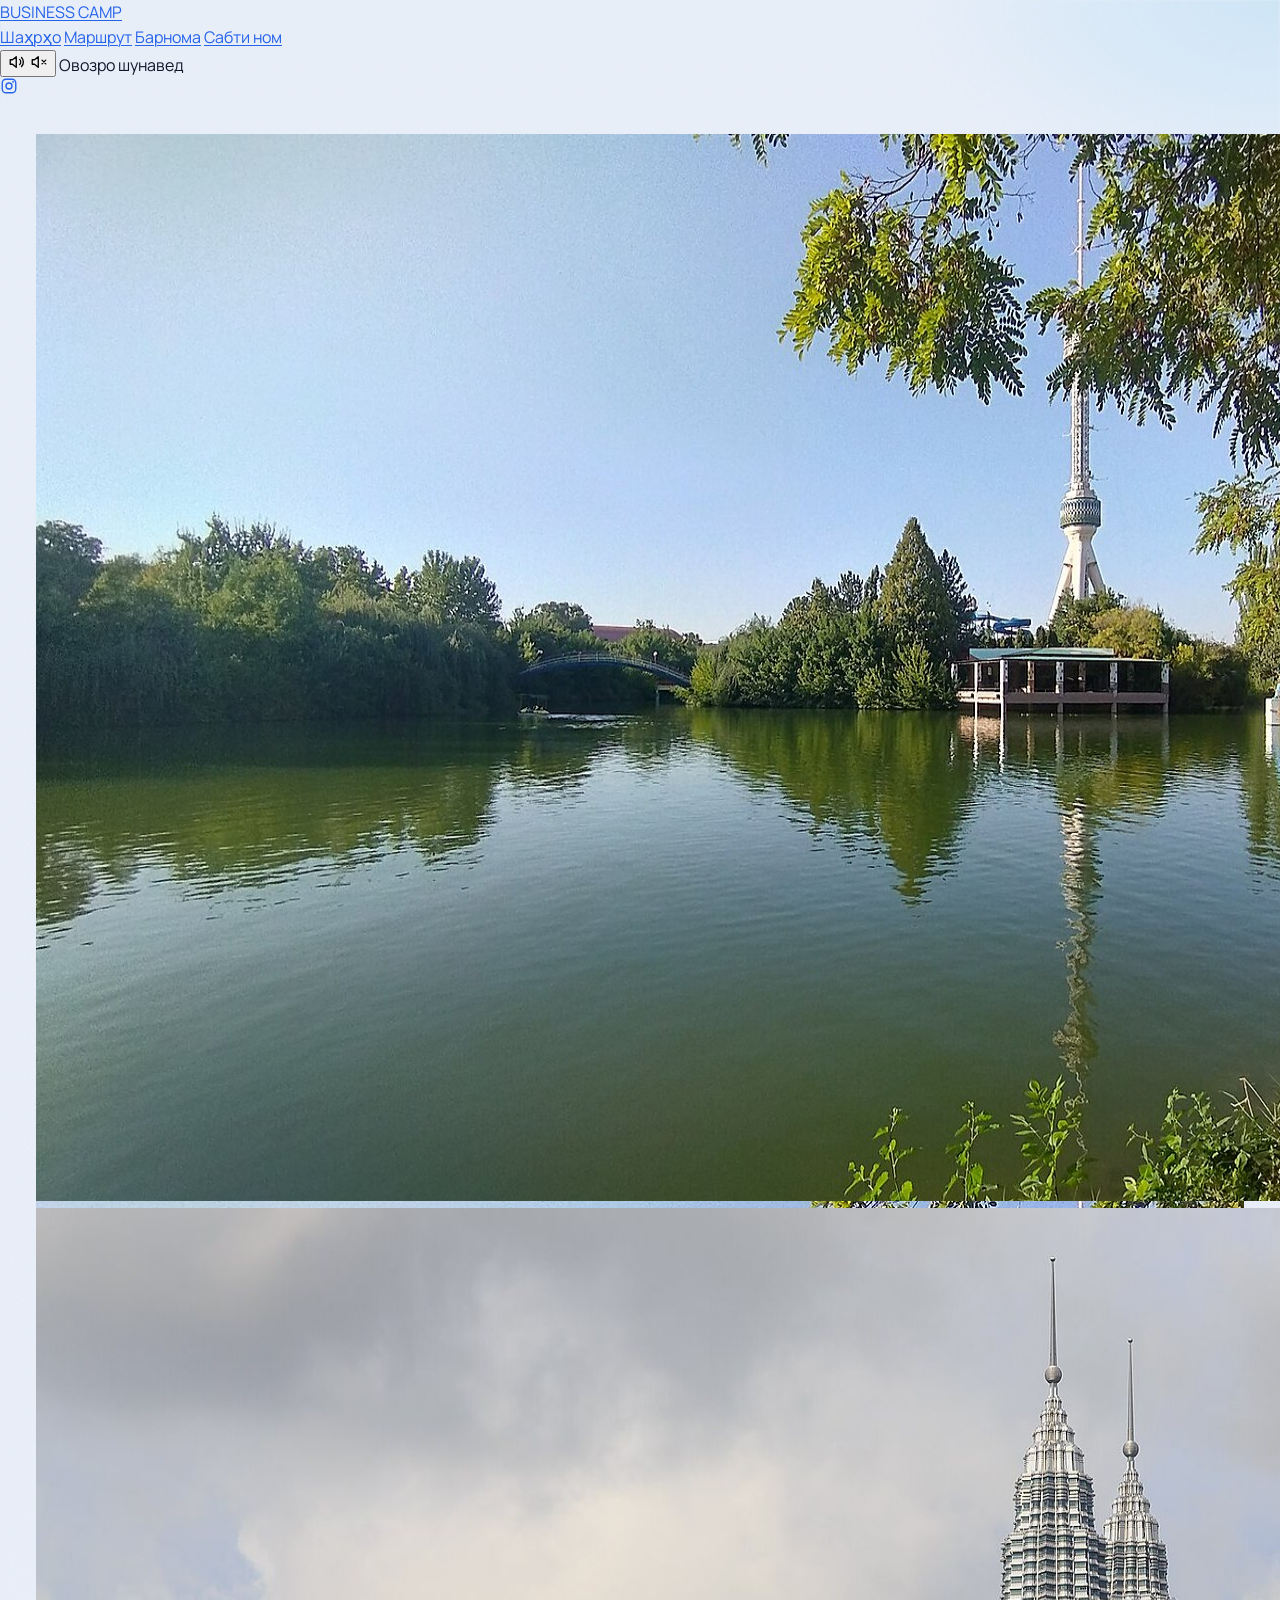
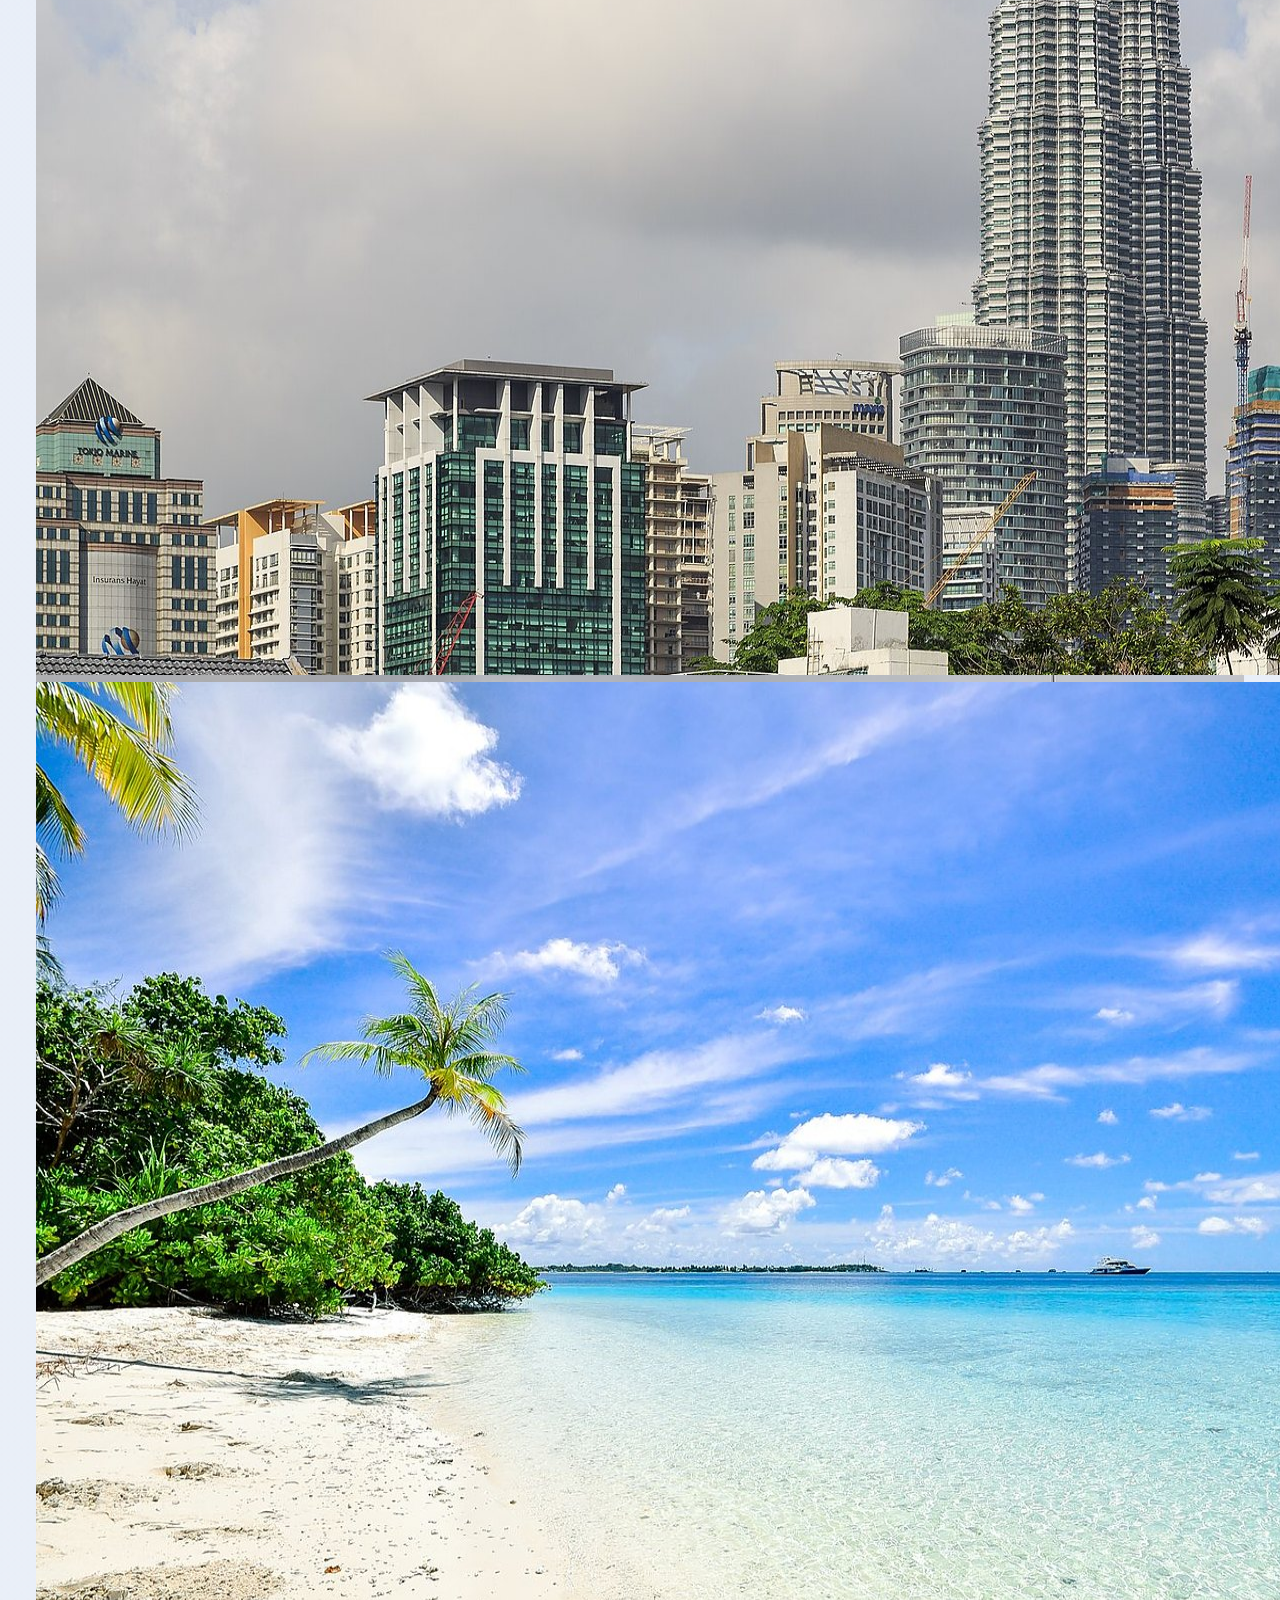
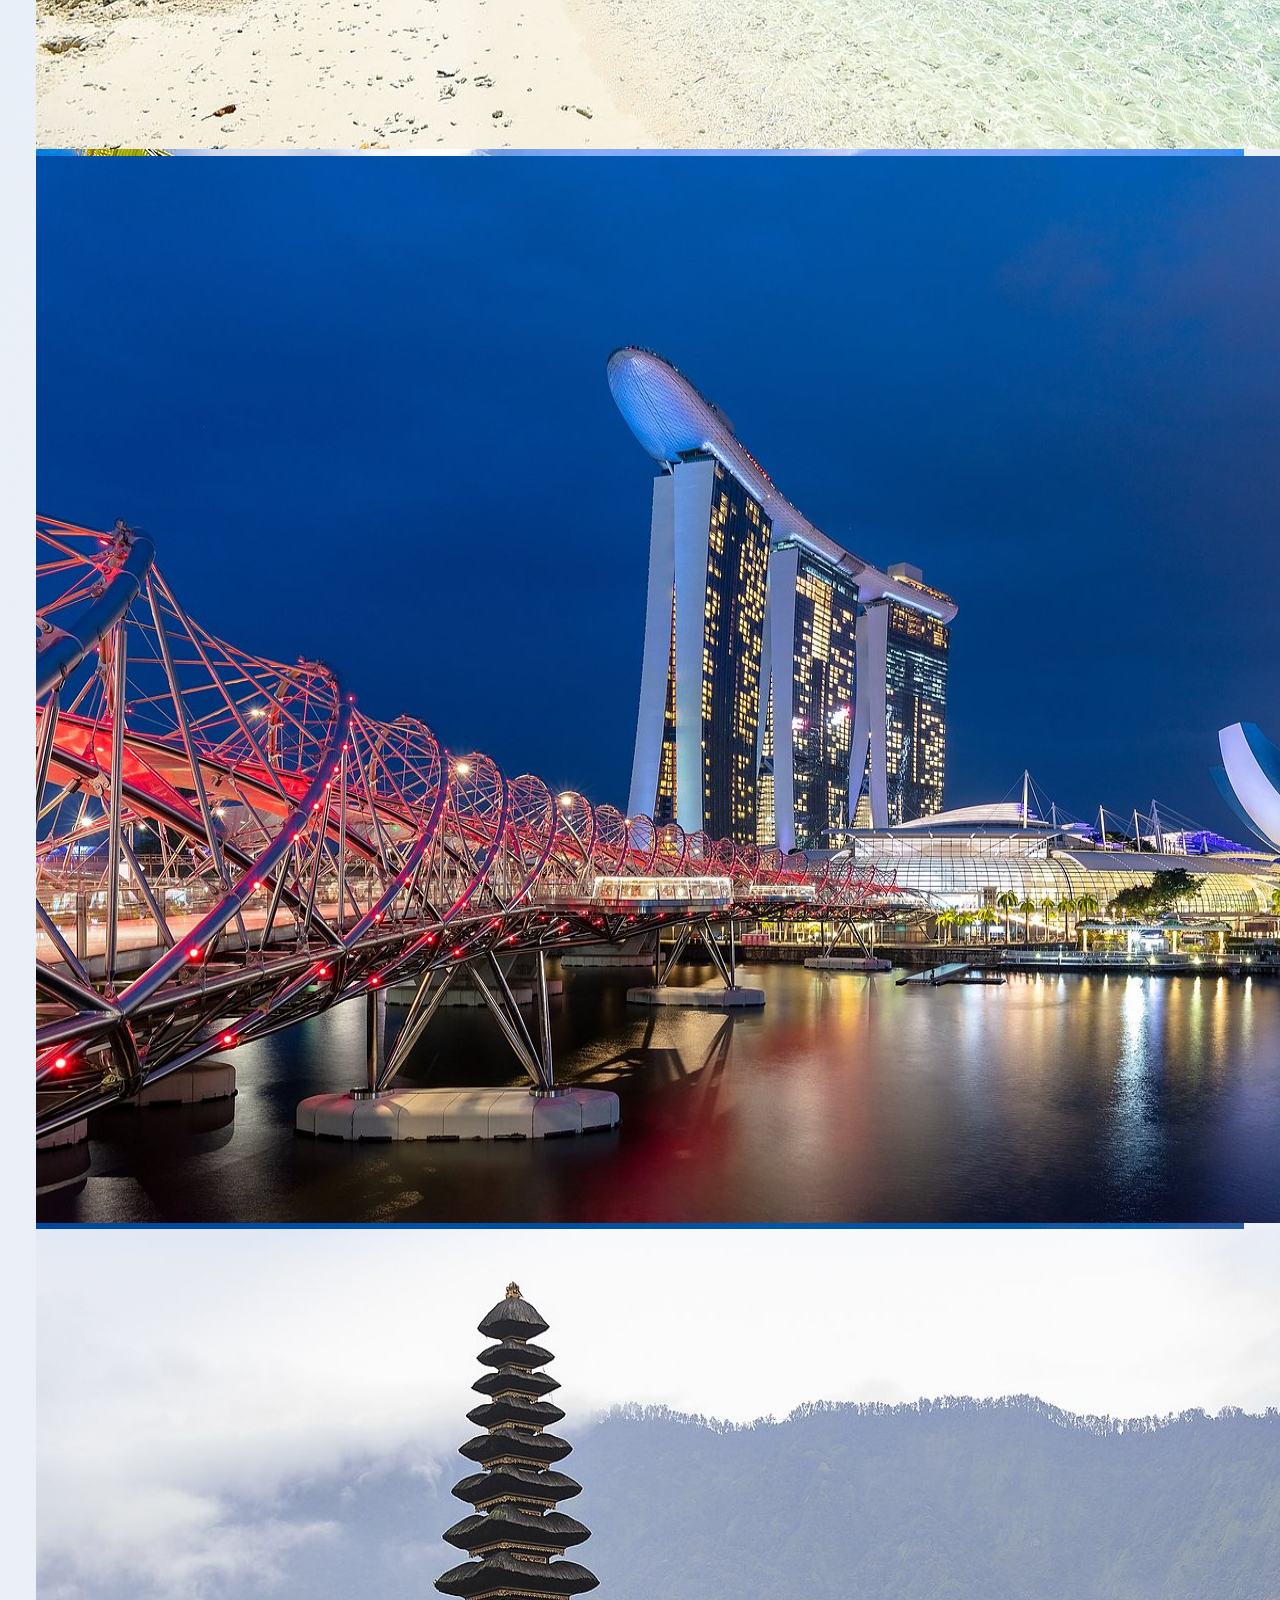
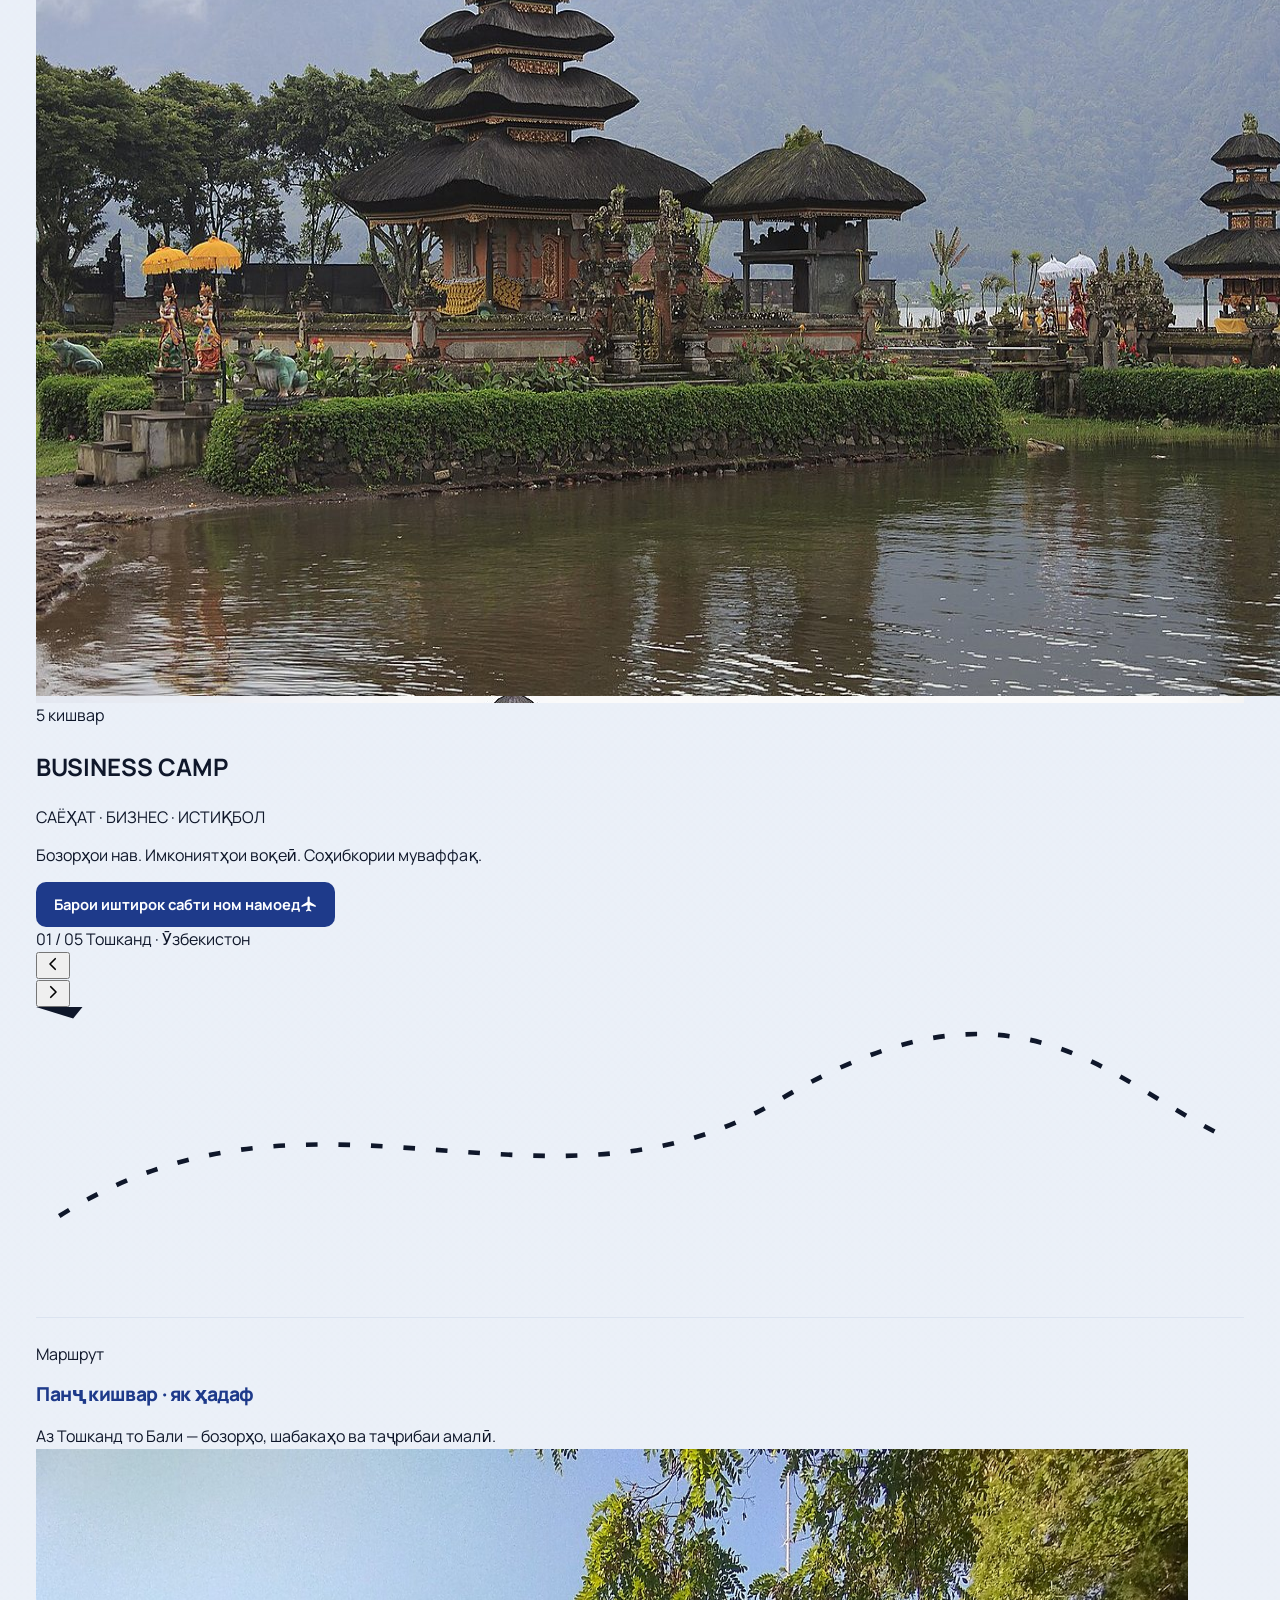
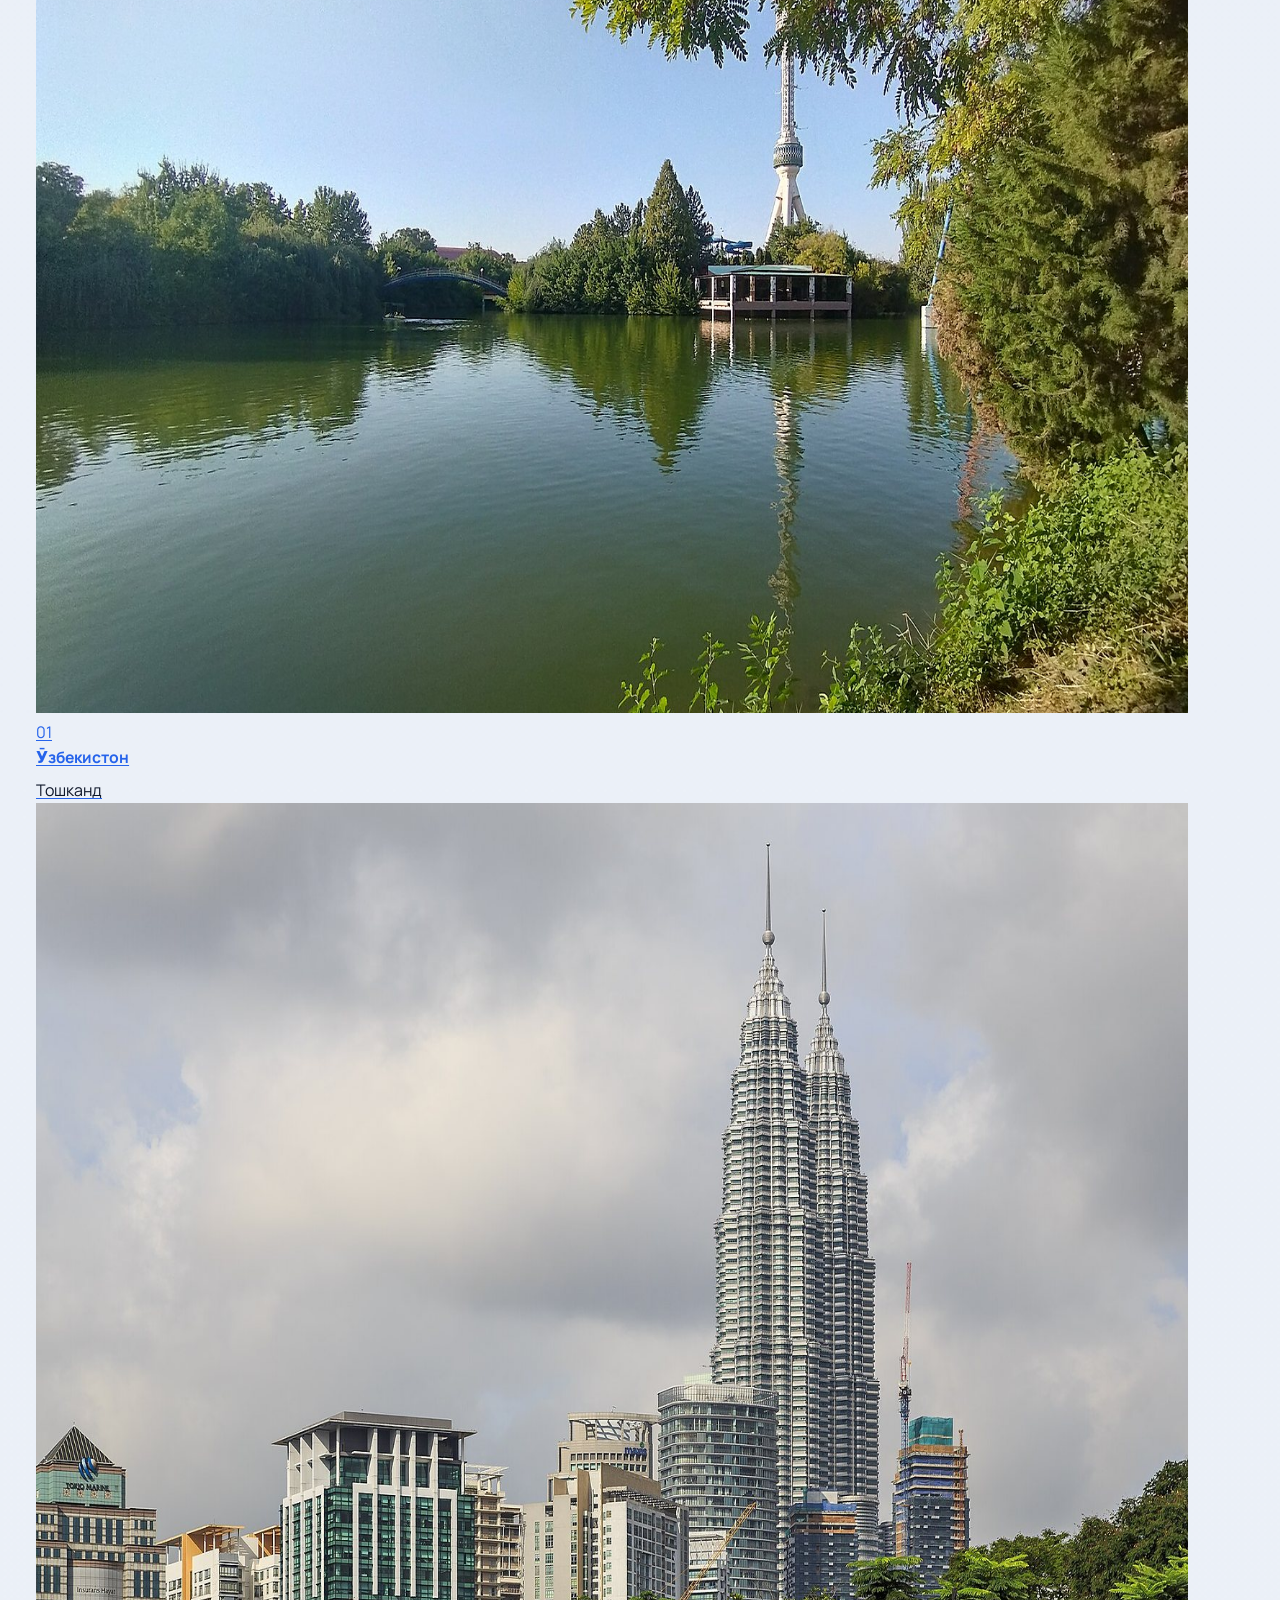
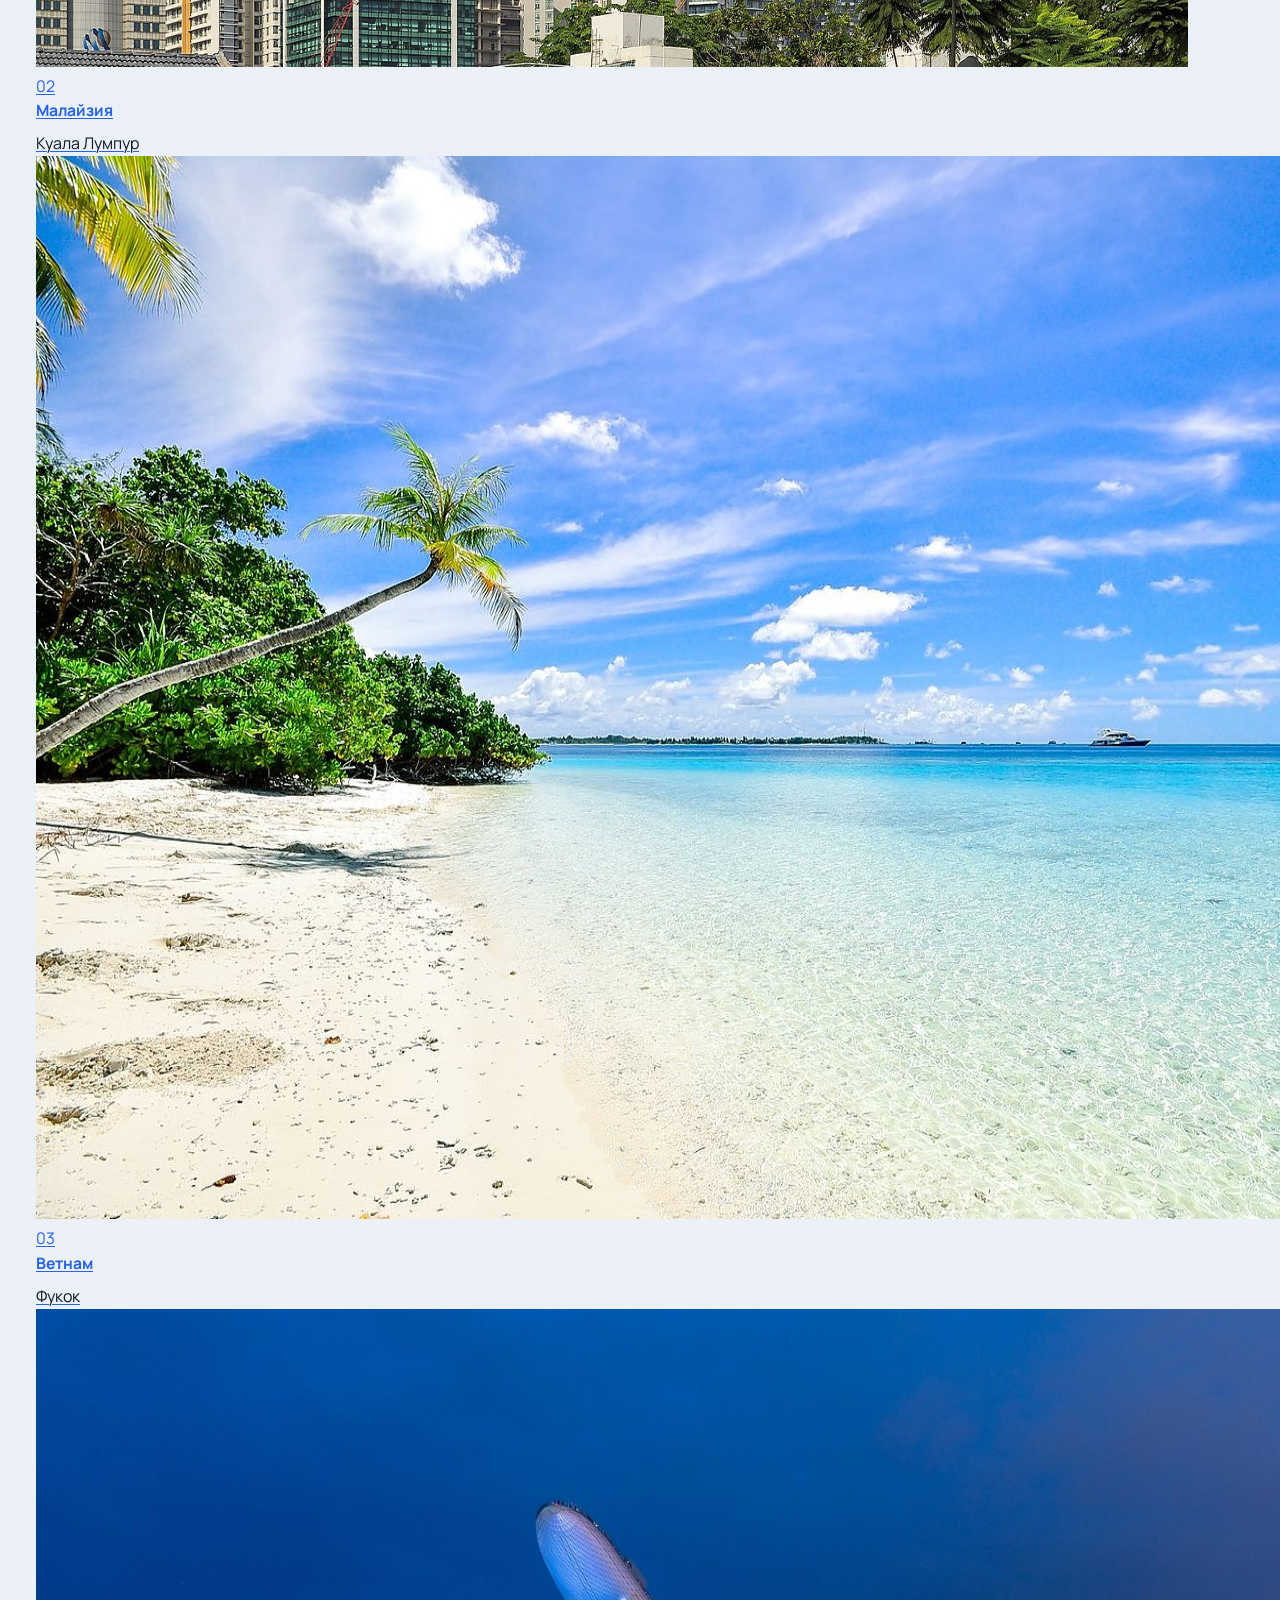
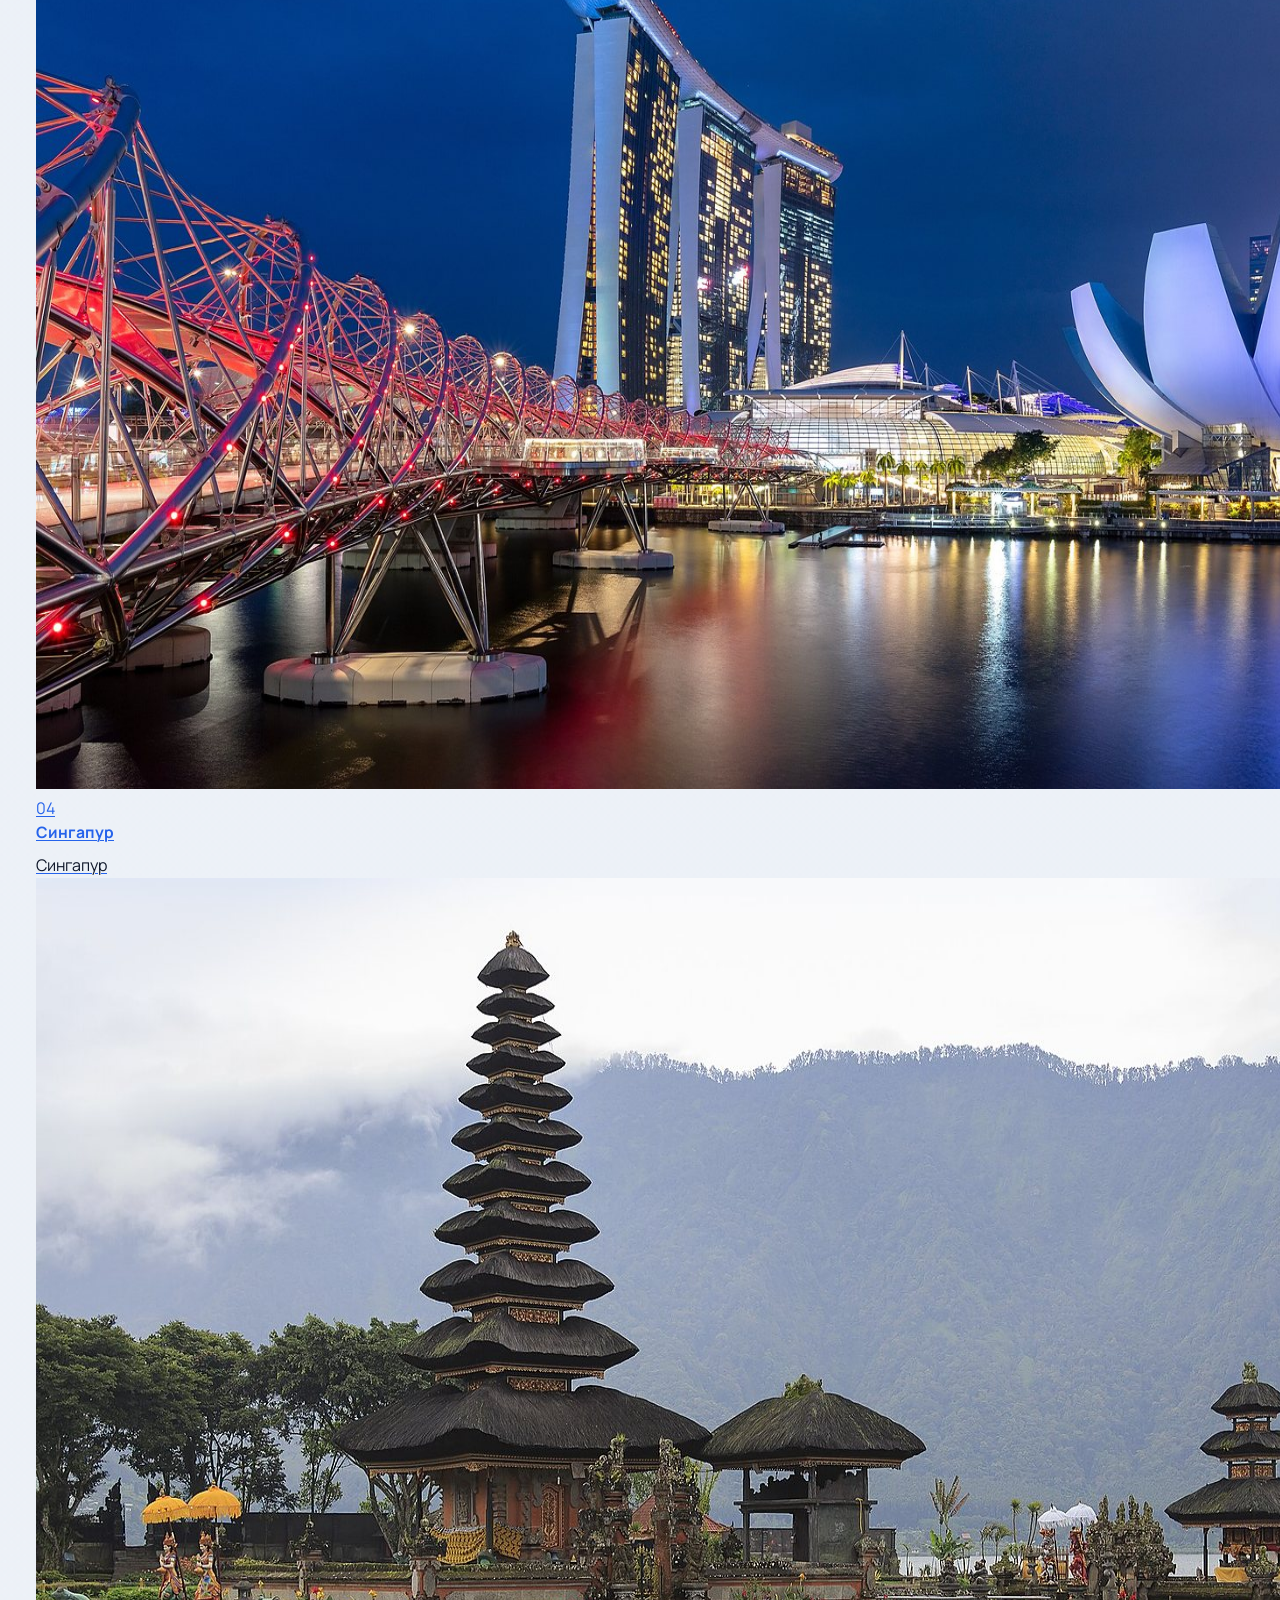
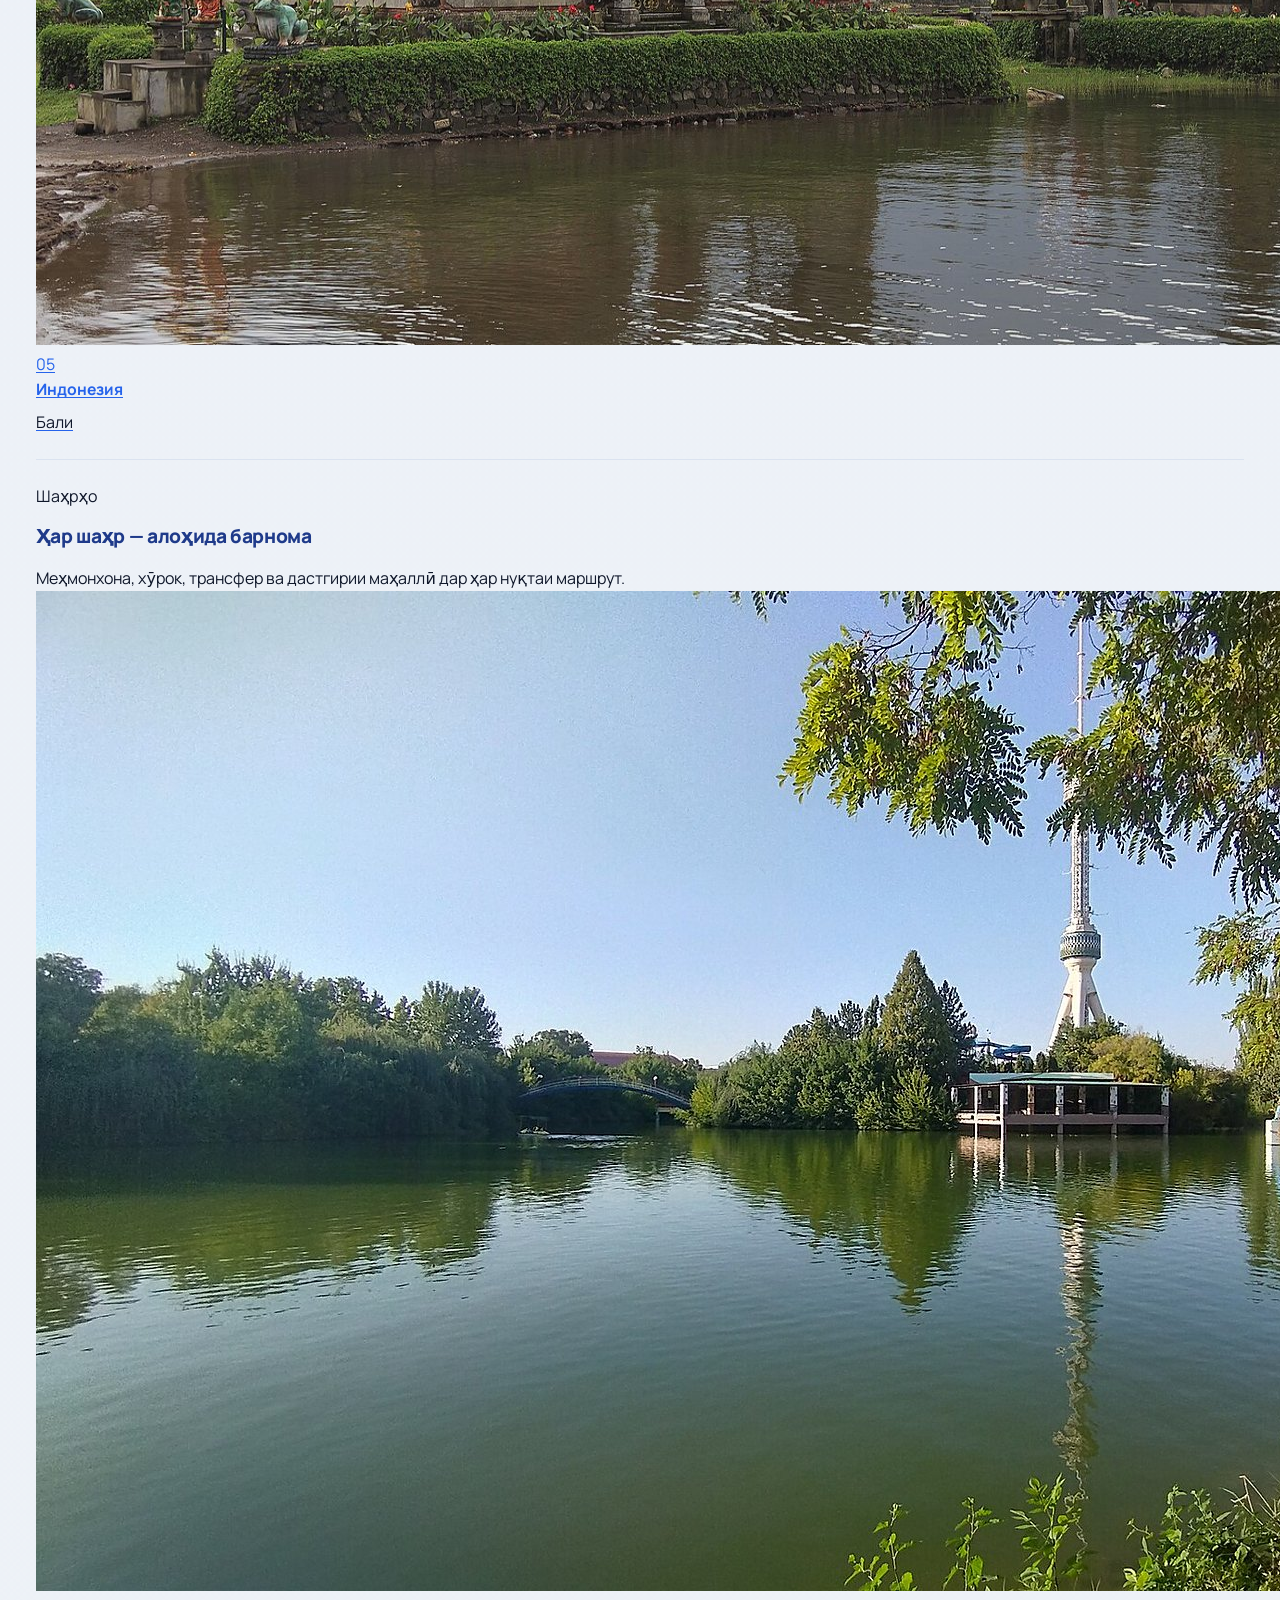
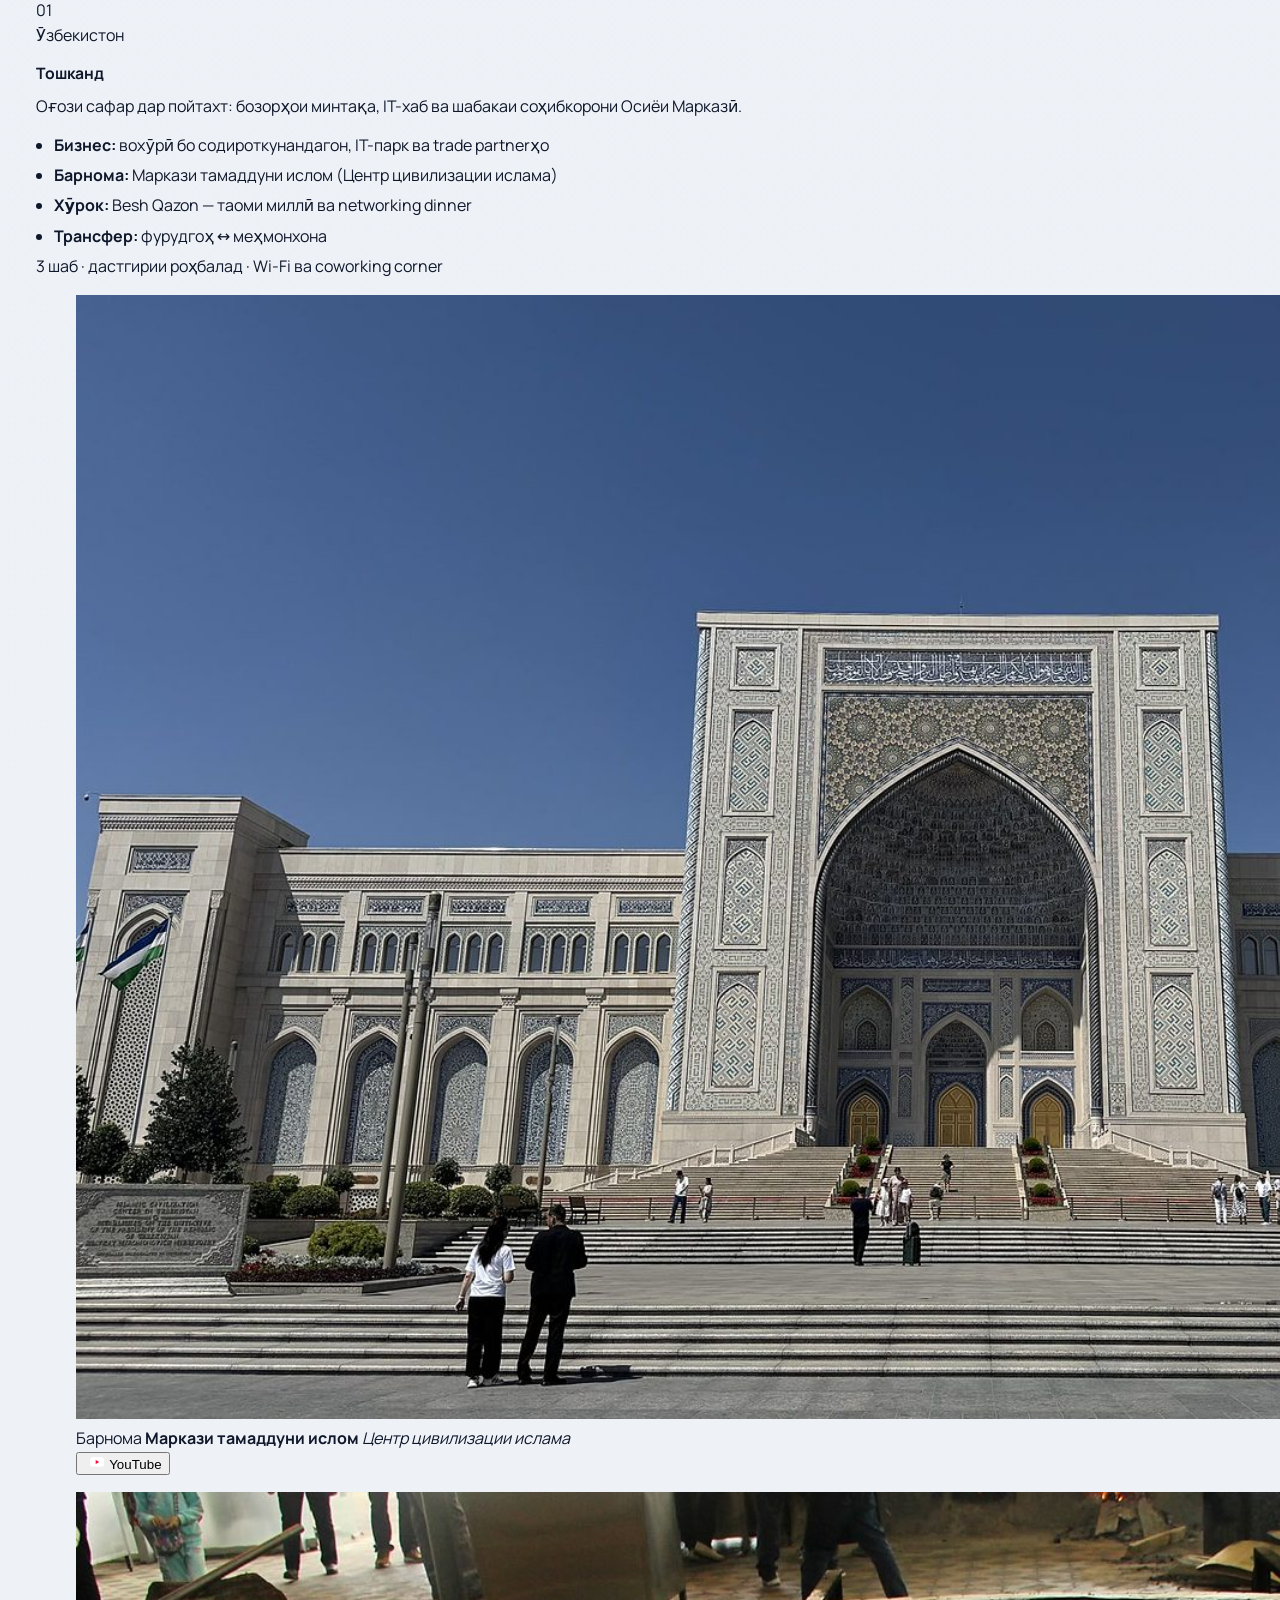
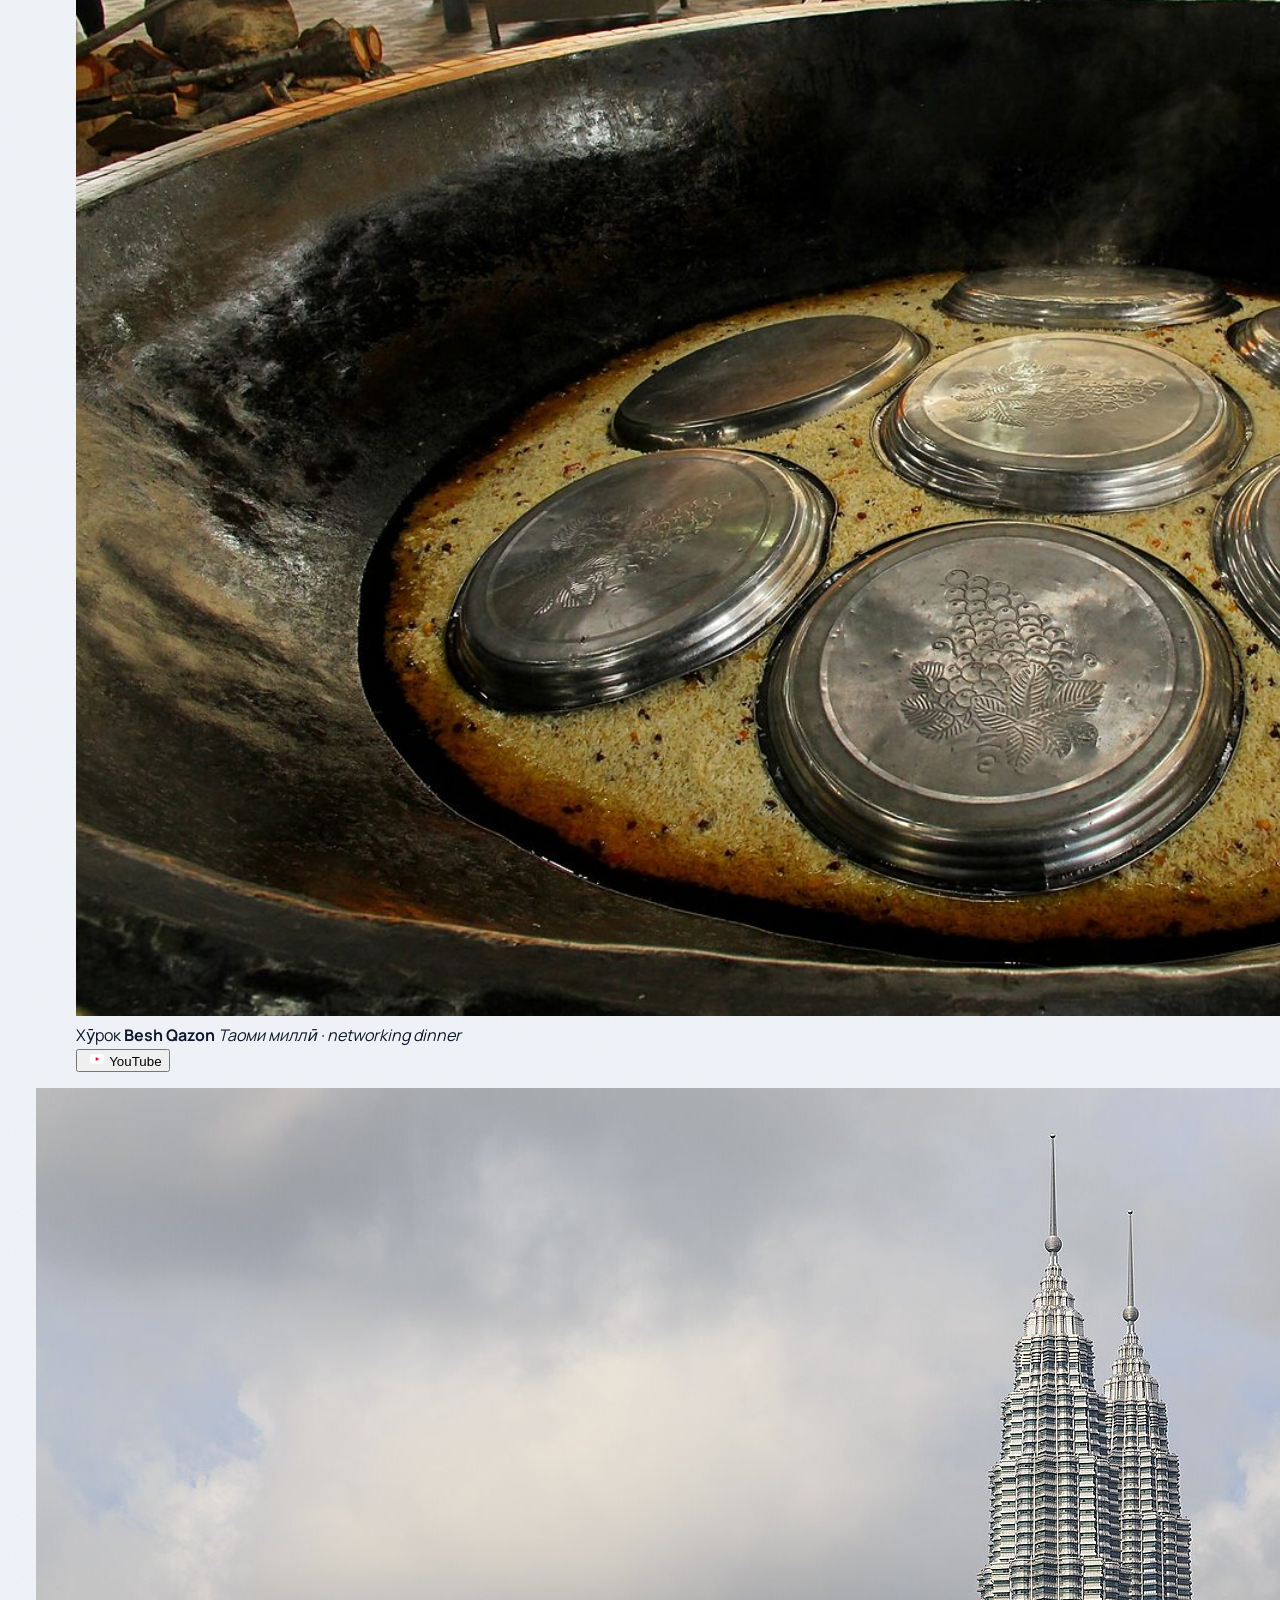
==== commit 3f699a4f: "Update WhatsApp prefill to ask about Business Camp Change the default chat text so clients request i" ====
--- a/docs/index.html
+++ b/docs/index.html
@@ -1,332 +1,871 @@
 <!DOCTYPE html>
-<html lang="ru">
+<html lang="tg">
 <head>
-  <meta charset="utf-8">
-  <meta name="viewport" content="width=device-width, initial-scale=1">
-  <title>КП — WebDushanbe × InnovaAuto · iOS &amp; Android</title>
-  <meta name="description" content="Коммерческое предложение IT-компании WebDushanbe на разработку мобильного приложения InnovaAuto для iOS и Android. Бюджет 90 000 с., срок 1,5 месяца.">
-  <link rel="preconnect" href="https://fonts.googleapis.com">
-  <link rel="preconnect" href="https://fonts.gstatic.com" crossorigin>
-  <link href="https://fonts.googleapis.com/css2?family=Manrope:wght@400;500;600;700;800&family=Source+Serif+4:opsz,wght@8..60,500;8..60,600;8..60,700&display=swap" rel="stylesheet">
-  <link rel="stylesheet" href="css/style.css">
+  <meta charset="UTF-8" />
+  <meta name="viewport" content="width=device-width, initial-scale=1.0" />
+  <meta name="description" content="Business Camp — саёҳат, бизнес ва истиқбол. 5 кишвар." />
+  <meta name="theme-color" content="#041910" />
+  <title>Business Camp — Саёҳат · Бизнес · Истиқбол</title>
+  <link rel="preconnect" href="https://fonts.googleapis.com" />
+  <link rel="preconnect" href="https://fonts.gstatic.com" crossorigin />
+  <link href="https://fonts.googleapis.com/css2?family=Manrope:wght@400;500;600;700;800&family=Unbounded:wght@500;700;800&display=swap" rel="stylesheet" />
+  <link rel="stylesheet" href="css/style.css?v=contacts1" />
+  <link rel="icon" href="data:image/svg+xml,%3Csvg xmlns='http://www.w3.org/2000/svg' viewBox='0 0 64 64'%3E%3Crect width='64' height='64' rx='14' fill='%23041910'/%3E%3Ctext x='32' y='42' text-anchor='middle' font-size='26' font-family='Arial' font-weight='700' fill='%23c8ff3d'%3EBC%3C/text%3E%3C/svg%3E" />
+  <noscript><style>.reveal{opacity:1!important;transform:none!important}</style></noscript>
 </head>
 <body>
-  <div class="sheet">
-    <header class="cover">
-      <div class="cover-top">
-        <div class="brand">
-          <span class="brand-mark" aria-hidden="true">WD</span>
-          <div>
-            <p class="brand-name">WebDushanbe</p>
-            <p class="brand-url">IT-компания · webdushanbe.tj</p>
-          </div>
-        </div>
-        <div class="doc-meta">
-          <p class="doc-label">Коммерческое предложение</p>
-          <p class="doc-date">28 сентября 2026</p>
-          <p class="doc-for">для InnovaAuto</p>
-        </div>
-      </div>
-      <h1>Мобильное приложение<br><span>iOS &amp; Android</span></h1>
-      <p class="cover-lead">КП от IT-компании <strong>WebDushanbe</strong> на разработку приложения для маркетплейса <strong>InnovaAuto</strong> — с сохранением логики сайта и удобством для ежедневного использования.</p>
-      <div class="cover-stats">
-        <div>
-          <span class="stat-label">Бюджет</span>
-          <strong>90 000 с.</strong>
-        </div>
-        <div>
-          <span class="stat-label">Срок</span>
-          <strong>1,5 месяца</strong>
-        </div>
-        <div>
-          <span class="stat-label">Платформы</span>
-          <strong>iOS + Android</strong>
-        </div>
-        <div>
-          <span class="stat-label">Подход</span>
-          <strong>MVP · Flutter</strong>
-        </div>
-      </div>
-    </header>
-
-    <main>
-      <section>
-        <h2>1. Стороны</h2>
-        <div class="grid-2">
-          <div class="block parties-block">
-            <p class="party-role">Заказчик</p>
-            <h3>InnovaAuto</h3>
-            <ul>
-              <li>Маркетплейс автомобилей Таджикистана</li>
-              <li><a href="https://inovaauto.com" target="_blank" rel="noopener">inovaauto.com</a></li>
-              <li><a href="mailto:innovaautoofficial@gmail.com">innovaautoofficial@gmail.com</a></li>
-            </ul>
-          </div>
-          <div class="block parties-block parties-block--exec">
-            <p class="party-role">Исполнитель</p>
-            <h3>WebDushanbe</h3>
-            <ul>
-              <li>IT-компания · веб и мобильная разработка</li>
-              <li><a href="https://webdushanbe.tj" target="_blank" rel="noopener">webdushanbe.tj</a></li>
-              <li><a href="mailto:hello@webdushanbe.tj">hello@webdushanbe.tj</a></li>
-              <li><a href="tel:+992987551165">+992 987 55 11 65</a></li>
-              <li>г. Душанбе, ул. Кутби Киром 1, 3 этаж</li>
-            </ul>
-          </div>
-        </div>
-      </section>
-
-      <section>
-        <h2>2. О проекте</h2>
-        <p><strong>InnovaAuto</strong> — автомобильный маркетплейс Таджикистана: покупка, продажа и поиск авто с фильтрами по марке, модели, цене, году, городу и типу кузова. Сейчас сервис работает как веб-платформа (<a href="https://inovaauto.com" target="_blank" rel="noopener">inovaauto.com</a>).</p>
-        <p>Мобильное приложение даст пользователям быстрый доступ к каталогу, избранному, уведомлениям и размещению объявлений без браузера — в формате App Store и Google Play. Разработку ведёт IT-компания <strong>WebDushanbe</strong>.</p>
-      </section>
-
-      <section>
-        <h2>3. Цель</h2>
-        <ul class="check">
-          <li>Выпустить рабочее приложение для iOS и Android за <strong>1,5 месяца</strong>.</li>
-          <li>Покрыть ключевые сценарии сайта: поиск, просмотр, избранное, кабинет, размещение объявления.</li>
-          <li>Подключить существующий backend сайта (API), без полной перестройки сервера.</li>
-          <li>Подготовить сборки к публикации в App Store и Google Play.</li>
+  <div class="noise" aria-hidden="true"></div>
+
+  <header class="topbar" id="topbar">
+    <div class="topbar__inner">
+      <a class="topbar__brand" href="#hero">BUSINESS <span>CAMP</span></a>
+      <nav class="topbar__nav">
+        <a href="#cities">Шаҳрҳо</a>
+        <a href="#route">Маршрут</a>
+        <a href="#program">Барнома</a>
+        <a href="https://wa.me/992982947777?text=%D0%A1%D0%B0%D0%BB%D0%BE%D0%BC%21%20%D0%9C%D0%B0%D0%BD%20%D0%B0%D0%B7%20%D0%B2%D0%B5%D0%B1-%D1%81%D0%B0%D0%B9%D1%82%D0%B8%20Business%20Camp%20%28businesscamp.tj%29%20%D0%BD%D0%B0%D0%B2%D0%B8%D1%88%D1%82%D0%B0%D0%BC.%20%D0%9C%D0%B5%D1%85%D0%BE%D2%B3%D0%B0%D0%BC%20%D0%B4%D0%B0%D1%80%20%D0%B1%D0%BE%D1%80%D0%B0%D0%B8%20Business%20Camp%20%D0%BC%D0%B0%D1%8A%D0%BB%D1%83%D0%BC%D0%BE%D1%82%20%D0%B3%D0%B8%D1%80%D0%B0%D0%BC." class="topbar__cta" target="_blank" rel="noopener noreferrer">Сабти ном</a>
+      </nav>
+      <div class="topbar__music-wrap">
+        <button type="button" class="topbar__music" id="musicToggle" aria-label="Овозро шунавед" aria-pressed="false" title="Овозро шунавед">
+          <svg class="topbar__music-on" width="18" height="18" viewBox="0 0 24 24" fill="none" aria-hidden="true">
+            <path d="M11 5L6 9H3v6h3l5 4V5z" stroke="currentColor" stroke-width="1.8" stroke-linejoin="round"/>
+            <path d="M15.5 8.5a5 5 0 0 1 0 7M18 6a8.5 8.5 0 0 1 0 12" stroke="currentColor" stroke-width="1.8" stroke-linecap="round"/>
+          </svg>
+          <svg class="topbar__music-off" width="18" height="18" viewBox="0 0 24 24" fill="none" aria-hidden="true">
+            <path d="M11 5L6 9H3v6h3l5 4V5z" stroke="currentColor" stroke-width="1.8" stroke-linejoin="round"/>
+            <path d="M16 9.5l5 5M21 9.5l-5 5" stroke="currentColor" stroke-width="1.8" stroke-linecap="round"/>
+          </svg>
+        </button>
+        <span class="topbar__music-hint" id="musicHint" aria-hidden="true">Овозро шунавед</span>
+      </div>
+      <a class="topbar__ig" href="https://www.instagram.com/businesscamp.tj" target="_blank" rel="noopener noreferrer" aria-label="Instagram">
+        <svg width="18" height="18" viewBox="0 0 24 24" fill="none" aria-hidden="true">
+          <rect x="3" y="3" width="18" height="18" rx="5" stroke="currentColor" stroke-width="1.8"/>
+          <circle cx="12" cy="12" r="4" stroke="currentColor" stroke-width="1.8"/>
+          <circle cx="17.5" cy="6.5" r="1.2" fill="currentColor"/>
+        </svg>
+      </a>
+    </div>
+  </header>
+
+  <audio id="bgMusic" src="assets/audio/bg-music.mp3" loop preload="metadata" playsinline></audio>
+
+  <main>
+    <section class="hero" id="hero" aria-roledescription="carousel" aria-label="Слайдери шаҳрҳо">
+      <div class="hero__slider" id="heroSlider">
+        <div class="hero__slide is-active" data-city="Тошканд" data-country="Ӯзбекистон" style="background-image:url('assets/cities/tashkent.jpg')">
+          <img src="assets/cities/tashkent.jpg" alt="Тошканд" width="1600" height="1067" decoding="async" fetchpriority="high" />
+        </div>
+        <div class="hero__slide" data-city="Куала Лумпур" data-country="Малайзия" style="background-image:url('assets/cities/kualalumpur.jpg')">
+          <img src="assets/cities/kualalumpur.jpg" alt="Куала Лумпур" width="1600" height="1067" decoding="async" loading="lazy" />
+        </div>
+        <div class="hero__slide" data-city="Фукок" data-country="Ветнам" style="background-image:url('assets/cities/phuquoc.jpg')">
+          <img src="assets/cities/phuquoc.jpg" alt="Фукок" width="1600" height="1067" decoding="async" loading="lazy" />
+        </div>
+        <div class="hero__slide" data-city="Сингапур" data-country="Сингапур" style="background-image:url('assets/cities/singapore.jpg')">
+          <img src="assets/cities/singapore.jpg" alt="Сингапур" width="1600" height="1067" decoding="async" loading="lazy" />
+        </div>
+        <div class="hero__slide" data-city="Бали" data-country="Индонезия" style="background-image:url('assets/cities/bali.jpg')">
+          <img src="assets/cities/bali.jpg" alt="Бали" width="1600" height="1067" decoding="async" loading="lazy" />
+        </div>
+      </div>
+      <div class="hero__frame" aria-hidden="true"></div>
+      <div class="hero__veil"></div>
+
+      <div class="hero__content">
+        <p class="hero__meta reveal">5 кишвар</p>
+        <h1 class="hero__brand">
+          <span class="reveal">BUSINESS</span>
+          <span class="hero__camp reveal delay-1">CAMP</span>
+        </h1>
+        <p class="hero__tagline reveal delay-2">САЁҲАТ · БИЗНЕС · ИСТИҚБОЛ</p>
+        <p class="hero__lead reveal delay-3">Бозорҳои нав. Имкониятҳои воқеӣ. Соҳибкории муваффақ.</p>
+        <div class="hero__actions reveal delay-4">
+          <a class="btn btn--primary btn--glow" href="https://wa.me/992982947777?text=%D0%A1%D0%B0%D0%BB%D0%BE%D0%BC%21%20%D0%9C%D0%B0%D0%BD%20%D0%B0%D0%B7%20%D0%B2%D0%B5%D0%B1-%D1%81%D0%B0%D0%B9%D1%82%D0%B8%20Business%20Camp%20%28businesscamp.tj%29%20%D0%BD%D0%B0%D0%B2%D0%B8%D1%88%D1%82%D0%B0%D0%BC.%20%D0%9C%D0%B5%D1%85%D0%BE%D2%B3%D0%B0%D0%BC%20%D0%B4%D0%B0%D1%80%20%D0%B1%D0%BE%D1%80%D0%B0%D0%B8%20Business%20Camp%20%D0%BC%D0%B0%D1%8A%D0%BB%D1%83%D0%BC%D0%BE%D1%82%20%D0%B3%D0%B8%D1%80%D0%B0%D0%BC." target="_blank" rel="noopener noreferrer">
+            Барои иштирок сабти ном намоед
+            <svg class="btn__plane" width="18" height="18" viewBox="0 0 24 24" fill="currentColor" aria-hidden="true">
+              <path d="M21 16v-2l-8-5V3.5a1.5 1.5 0 0 0-3 0V9l-8 5v2l8-2.5V19l-2 1.5V22l3.5-1 3.5 1v-1.5L13 19v-5.5l8 2.5z"/>
+            </svg>
+          </a>
+        </div>
+      </div>
+
+      <div class="hero__slider-ui">
+        <div class="hero__city-label" id="heroCityLabel">
+          <span class="hero__city-num" id="heroCityNum">01 / 05</span>
+          <span class="hero__city-name" id="heroCityName">Тошканд · Ӯзбекистон</span>
+        </div>
+        <div class="hero__progress" aria-hidden="true"><i id="heroProgress"></i></div>
+        <div class="hero__controls">
+          <button type="button" class="hero__nav" id="heroPrev" aria-label="Қаблӣ">
+            <svg width="18" height="18" viewBox="0 0 24 24" fill="none"><path d="M15 5l-7 7 7 7" stroke="currentColor" stroke-width="2.2" stroke-linecap="round" stroke-linejoin="round"/></svg>
+          </button>
+          <div class="hero__dots" id="heroDots" role="tablist" aria-label="Шаҳрҳо"></div>
+          <button type="button" class="hero__nav" id="heroNext" aria-label="Баъдӣ">
+            <svg width="18" height="18" viewBox="0 0 24 24" fill="none"><path d="M9 5l7 7-7 7" stroke="currentColor" stroke-width="2.2" stroke-linecap="round" stroke-linejoin="round"/></svg>
+          </button>
+        </div>
+      </div>
+
+      <svg class="hero__flight" viewBox="0 0 520 120" fill="none" aria-hidden="true">
+        <path class="hero__path" d="M10 90 C 120 20, 220 100, 320 40 S 460 30, 510 55" stroke="currentColor" stroke-width="2" stroke-dasharray="5 9"/>
+        <g class="hero__plane">
+          <path d="M0 0 L16 -5 L20 0 L16 5 Z" fill="currentColor"/>
+        </g>
+      </svg>
+    </section>
+
+    <section class="section route" id="route">
+      <div class="container">
+        <div class="section__head reveal">
+          <p class="eyebrow">Маршрут</p>
+          <h2>Панҷ кишвар · як ҳадаф</h2>
+          <p class="section__desc">Аз Тошканд то Бали — бозорҳо, шабакаҳо ва таҷрибаи амалӣ.</p>
+        </div>
+      </div>
+      <div class="route__track">
+        <a class="route__card reveal" href="#city-tashkent" style="--photo:url('assets/cities/tashkent.jpg')" data-parallax>
+          <img src="assets/cities/tashkent.jpg" alt="Тошканд, Ӯзбекистон" width="1152" height="864" decoding="async" />
+          <div class="route__info">
+            <span>01</span>
+            <h3>Ӯзбекистон</h3>
+            <p>Тошканд</p>
+          </div>
+        </a>
+        <a class="route__card reveal delay-1" href="#city-kl" style="--photo:url('assets/cities/kualalumpur.jpg')" data-parallax>
+          <img src="assets/cities/kualalumpur.jpg" alt="Куала Лумпур" width="1152" height="864" decoding="async" />
+          <div class="route__info">
+            <span>02</span>
+            <h3>Малайзия</h3>
+            <p>Куала Лумпур</p>
+          </div>
+        </a>
+        <a class="route__card reveal delay-2" href="#city-phuquoc" style="--photo:url('assets/cities/phuquoc.jpg')" data-parallax>
+          <img src="assets/cities/phuquoc.jpg" alt="Фукок" width="1600" height="1063" decoding="async" />
+          <div class="route__info">
+            <span>03</span>
+            <h3>Ветнам</h3>
+            <p>Фукок</p>
+          </div>
+        </a>
+        <a class="route__card reveal delay-3" href="#city-singapore" style="--photo:url('assets/cities/singapore.jpg')" data-parallax>
+          <img src="assets/cities/singapore.jpg" alt="Сингапур" width="1400" height="1080" decoding="async" />
+          <div class="route__info">
+            <span>04</span>
+            <h3>Сингапур</h3>
+            <p>Сингапур</p>
+          </div>
+        </a>
+        <a class="route__card reveal delay-4" href="#city-bali" style="--photo:url('assets/cities/bali.jpg')" data-parallax>
+          <img src="assets/cities/bali.jpg" alt="Бали" width="1600" height="1067" decoding="async" />
+          <div class="route__info">
+            <span>05</span>
+            <h3>Индонезия</h3>
+            <p>Бали</p>
+          </div>
+        </a>
+      </div>
+    </section>
+
+    <section class="section cities" id="cities">
+      <div class="container">
+        <div class="section__head reveal">
+          <p class="eyebrow">Шаҳрҳо</p>
+          <h2>Ҳар шаҳр — алоҳида барнома</h2>
+          <p class="section__desc">Меҳмонхона, хӯрок, трансфер ва дастгирии маҳаллӣ дар ҳар нуқтаи маршрут.</p>
+        </div>
+
+        <article class="city reveal" id="city-tashkent">
+          <div class="city__top">
+            <div class="city__media">
+              <img src="assets/cities/tashkent.jpg" alt="Тошканд" loading="lazy" />
+              <span class="city__num">01</span>
+            </div>
+            <div class="city__body">
+              <p class="city__country">Ӯзбекистон</p>
+              <h3>Тошканд</h3>
+              <p class="city__lead">Оғози сафар дар пойтахт: бозорҳои минтақа, IT-хаб ва шабакаи соҳибкорони Осиёи Марказӣ.</p>
+              <ul class="city__points">
+                <li><strong>Бизнес:</strong> вохӯрӣ бо содироткунандагон, IT-парк ва trade partnerҳо</li>
+                <li><strong>Барнома:</strong> Маркази тамаддуни ислом (Центр цивилизации ислама)</li>
+                <li><strong>Хӯрок:</strong> Besh Qazon — таоми миллӣ ва networking dinner</li>
+                <li><strong>Трансфер:</strong> фурудгоҳ ↔ меҳмонхона</li>
+              </ul>
+              <p class="city__stay">3 шаб · дастгирии роҳбалад · Wi-Fi ва coworking corner</p>
+            </div>
+          </div>
+          <div class="city__spots">
+            <figure class="city__spot reveal">
+              <img src="assets/tashkent/islamic-civilization-center.jpg" alt="Маркази тамаддуни ислом, Тошканд" width="1800" loading="lazy" decoding="async" />
+              <figcaption>
+                <span>Барнома</span>
+                <strong>Маркази тамаддуни ислом</strong>
+                <em>Центр цивилизации ислама</em>
+              </figcaption>
+              <div class="yt-lite" data-yt="5jtLTFZXVIg">
+                <button type="button" class="yt-lite__hit" aria-label="YouTube: Маркази тамаддуни ислом">
+                  <img src="https://i.ytimg.com/vi/5jtLTFZXVIg/maxresdefault.jpg" alt="" loading="lazy" width="1280" />
+                  <span class="yt-lite__play" aria-hidden="true"></span>
+                  <span class="yt-lite__badge" aria-hidden="true">
+                    <svg viewBox="0 0 24 24" width="18" height="14" aria-hidden="true"><path fill="#fff" d="M23.5 6.2a3 3 0 0 0-2.1-2.1C19.5 3.5 12 3.5 12 3.5s-7.5 0-9.4.6A3 3 0 0 0 .5 6.2 31.5 31.5 0 0 0 0 12a31.5 31.5 0 0 0 .5 5.8 3 3 0 0 0 2.1 2.1c1.9.6 9.4.6 9.4.6s7.5 0 9.4-.6a3 3 0 0 0 2.1-2.1A31.5 31.5 0 0 0 24 12a31.5 31.5 0 0 0-.5-5.8z"/><path fill="#ff0033" d="M9.75 15.5v-7l6 3.5-6 3.5z"/></svg>
+                    YouTube
+                  </span>
+                </button>
+              </div>
+            </figure>
+            <figure class="city__spot reveal">
+              <img src="assets/tashkent/besh-qazon.jpg" alt="Besh Qazon — палов дар қазонҳои калон" width="1800" loading="lazy" decoding="async" />
+              <figcaption>
+                <span>Хӯрок</span>
+                <strong>Besh Qazon</strong>
+                <em>Таоми миллӣ · networking dinner</em>
+              </figcaption>
+              <div class="yt-lite" data-yt="DEsexQTUaCM">
+                <button type="button" class="yt-lite__hit" aria-label="YouTube: Besh Qazon">
+                  <img src="https://i.ytimg.com/vi/DEsexQTUaCM/maxresdefault.jpg" alt="" loading="lazy" width="1280" />
+                  <span class="yt-lite__play" aria-hidden="true"></span>
+                  <span class="yt-lite__badge" aria-hidden="true">
+                    <svg viewBox="0 0 24 24" width="18" height="14" aria-hidden="true"><path fill="#fff" d="M23.5 6.2a3 3 0 0 0-2.1-2.1C19.5 3.5 12 3.5 12 3.5s-7.5 0-9.4.6A3 3 0 0 0 .5 6.2 31.5 31.5 0 0 0 0 12a31.5 31.5 0 0 0 .5 5.8 3 3 0 0 0 2.1 2.1c1.9.6 9.4.6 9.4.6s7.5 0 9.4-.6a3 3 0 0 0 2.1-2.1A31.5 31.5 0 0 0 24 12a31.5 31.5 0 0 0-.5-5.8z"/><path fill="#ff0033" d="M9.75 15.5v-7l6 3.5-6 3.5z"/></svg>
+                    YouTube
+                  </span>
+                </button>
+              </div>
+            </figure>
+          </div>
+        </article>
+
+        <article class="city city--flip reveal" id="city-kl">
+          <div class="city__top">
+            <div class="city__media">
+              <img src="assets/cities/kualalumpur.jpg" alt="Куала Лумпур" loading="lazy" />
+              <span class="city__num">02</span>
+            </div>
+            <div class="city__body">
+              <p class="city__country">Малайзия</p>
+              <h3>Куала Лумпур</h3>
+              <p class="city__lead">Маркази молиявии Осиёи Ҷанубу Шарқӣ: стартапҳо, retail ва Islamic finance.</p>
+              <ul class="city__points">
+                <li><strong>Бизнес:</strong> KLCC / Bukit Bintang market tours ва networking dinner</li>
+                <li><strong>Барнома:</strong> Petronas · Batu Caves · Thean Hou · French Town & Golf</li>
+                <li><strong>Хӯрок:</strong> наҳорӣ + Roti Canai ва хӯроки шаҳрӣ (halal)</li>
+                <li><strong>Трансфер:</strong> фурудгоҳ ↔ меҳмонхона · metro pass</li>
+              </ul>
+              <p class="city__stay">4 шаб · lounge access · ёрдамчии маҳаллӣ 24/7</p>
+            </div>
+          </div>
+          <div class="city__spots city__spots--4">
+            <figure class="city__spot reveal">
+              <img src="assets/kl/petronas.jpg" alt="Petronas Twin Towers, Куала Лумпур" width="1800" loading="lazy" decoding="async" />
+              <figcaption>
+                <span>Барнома</span>
+                <strong>Kuala Lumpur</strong>
+                <em>Petronas Twin Towers</em>
+              </figcaption>
+              <div class="yt-lite" data-yt="VlO3D2wUmcc">
+                <button type="button" class="yt-lite__hit" aria-label="YouTube: Petronas · KLCC">
+                  <img src="https://i.ytimg.com/vi/VlO3D2wUmcc/maxresdefault.jpg" alt="" loading="lazy" width="1280" />
+                  <span class="yt-lite__play" aria-hidden="true"></span>
+                  <span class="yt-lite__badge" aria-hidden="true">
+                    <svg viewBox="0 0 24 24" width="18" height="14" aria-hidden="true"><path fill="#fff" d="M23.5 6.2a3 3 0 0 0-2.1-2.1C19.5 3.5 12 3.5 12 3.5s-7.5 0-9.4.6A3 3 0 0 0 .5 6.2 31.5 31.5 0 0 0 0 12a31.5 31.5 0 0 0 .5 5.8 3 3 0 0 0 2.1 2.1c1.9.6 9.4.6 9.4.6s7.5 0 9.4-.6a3 3 0 0 0 2.1-2.1A31.5 31.5 0 0 0 24 12a31.5 31.5 0 0 0-.5-5.8z"/><path fill="#ff0033" d="M9.75 15.5v-7l6 3.5-6 3.5z"/></svg>
+                    YouTube
+                  </span>
+                </button>
+              </div>
+            </figure>
+            <figure class="city__spot reveal">
+              <img src="assets/kl/melaka.jpg" alt="Batu Caves, Малайзия" width="1800" loading="lazy" decoding="async" />
+              <figcaption>
+                <span>Саёҳат</span>
+                <strong>Batu Caves</strong>
+                <em>Murugan · rainbow stairs</em>
+              </figcaption>
+              <div class="yt-lite" data-yt="3ih51KAQGwQ">
+                <button type="button" class="yt-lite__hit" aria-label="YouTube: Batu Caves">
+                  <img src="https://i.ytimg.com/vi/3ih51KAQGwQ/maxresdefault.jpg" alt="" loading="lazy" width="1280" />
+                  <span class="yt-lite__play" aria-hidden="true"></span>
+                  <span class="yt-lite__badge" aria-hidden="true">
+                    <svg viewBox="0 0 24 24" width="18" height="14" aria-hidden="true"><path fill="#fff" d="M23.5 6.2a3 3 0 0 0-2.1-2.1C19.5 3.5 12 3.5 12 3.5s-7.5 0-9.4.6A3 3 0 0 0 .5 6.2 31.5 31.5 0 0 0 0 12a31.5 31.5 0 0 0 .5 5.8 3 3 0 0 0 2.1 2.1c1.9.6 9.4.6 9.4.6s7.5 0 9.4-.6a3 3 0 0 0 2.1-2.1A31.5 31.5 0 0 0 24 12a31.5 31.5 0 0 0-.5-5.8z"/><path fill="#ff0033" d="M9.75 15.5v-7l6 3.5-6 3.5z"/></svg>
+                    YouTube
+                  </span>
+                </button>
+              </div>
+            </figure>
+            <figure class="city__spot reveal">
+              <img src="assets/kl/genting.jpg" alt="Thean Hou Temple, Куала Лумпур" width="1800" loading="lazy" decoding="async" />
+              <figcaption>
+                <span>Саёҳат</span>
+                <strong>Thean Hou Temple</strong>
+                <em>Фонарҳо · фарҳанг</em>
+              </figcaption>
+              <div class="yt-lite" data-yt="V0aossK3554">
+                <button type="button" class="yt-lite__hit" aria-label="YouTube: Thean Hou Temple">
+                  <img src="https://i.ytimg.com/vi/V0aossK3554/maxresdefault.jpg" alt="" loading="lazy" width="1280" />
+                  <span class="yt-lite__play" aria-hidden="true"></span>
+                  <span class="yt-lite__badge" aria-hidden="true">
+                    <svg viewBox="0 0 24 24" width="18" height="14" aria-hidden="true"><path fill="#fff" d="M23.5 6.2a3 3 0 0 0-2.1-2.1C19.5 3.5 12 3.5 12 3.5s-7.5 0-9.4.6A3 3 0 0 0 .5 6.2 31.5 31.5 0 0 0 0 12a31.5 31.5 0 0 0 .5 5.8 3 3 0 0 0 2.1 2.1c1.9.6 9.4.6 9.4.6s7.5 0 9.4-.6a3 3 0 0 0 2.1-2.1A31.5 31.5 0 0 0 24 12a31.5 31.5 0 0 0-.5-5.8z"/><path fill="#ff0033" d="M9.75 15.5v-7l6 3.5-6 3.5z"/></svg>
+                    YouTube
+                  </span>
+                </button>
+              </div>
+            </figure>
+            <figure class="city__spot reveal">
+              <img src="assets/kl/french-town.jpg" alt="French Town, Bukit Tinggi" width="1800" loading="lazy" decoding="async" />
+              <figcaption>
+                <span>Саёҳат</span>
+                <strong>French Town · Golf</strong>
+                <em>Colmar Tropicale</em>
+              </figcaption>
+              <div class="yt-lite" data-yt="II7qJKADwEo">
+                <button type="button" class="yt-lite__hit" aria-label="YouTube: Colmar Tropicale">
+                  <img src="https://i.ytimg.com/vi/II7qJKADwEo/maxresdefault.jpg" alt="" loading="lazy" width="1280" />
+                  <span class="yt-lite__play" aria-hidden="true"></span>
+                  <span class="yt-lite__badge" aria-hidden="true">
+                    <svg viewBox="0 0 24 24" width="18" height="14" aria-hidden="true"><path fill="#fff" d="M23.5 6.2a3 3 0 0 0-2.1-2.1C19.5 3.5 12 3.5 12 3.5s-7.5 0-9.4.6A3 3 0 0 0 .5 6.2 31.5 31.5 0 0 0 0 12a31.5 31.5 0 0 0 .5 5.8 3 3 0 0 0 2.1 2.1c1.9.6 9.4.6 9.4.6s7.5 0 9.4-.6a3 3 0 0 0 2.1-2.1A31.5 31.5 0 0 0 24 12a31.5 31.5 0 0 0-.5-5.8z"/><path fill="#ff0033" d="M9.75 15.5v-7l6 3.5-6 3.5z"/></svg>
+                    YouTube
+                  </span>
+                </button>
+              </div>
+            </figure>
+          </div>
+        </article>
+
+        <article class="city reveal" id="city-phuquoc">
+          <div class="city__top">
+            <div class="city__media">
+              <img src="assets/cities/phuquoc.jpg" alt="Фукок" loading="lazy" />
+              <span class="city__num">03</span>
+            </div>
+            <div class="city__body">
+              <p class="city__country">Ветнам</p>
+              <h3>Фукок</h3>
+              <p class="city__lead">Ҷазираи люкс: resort hospitality, tourism business ва таҷрибаи амалӣ дар баҳр.</p>
+              <ul class="city__points">
+                <li><strong>Бизнес:</strong> resort case study ва tourism/hospitality networking</li>
+                <li><strong>Барнома:</strong> Phu Quoc Island — beach, sunset ва resort experience</li>
+                <li><strong>Хӯрок:</strong> наҳорӣ + seafood dinner</li>
+                <li><strong>Трансфер:</strong> фурудгоҳ ↔ resort · island transfer</li>
+              </ul>
+              <p class="city__stay">3 шаб · beach day · local guide</p>
+            </div>
+          </div>
+          <div class="city__spots">
+            <figure class="city__spot reveal">
+              <img src="assets/phuquoc/beach.jpg" alt="Phu Quoc Island beach" width="1800" loading="lazy" decoding="async" />
+              <figcaption>
+                <span>Барнома</span>
+                <strong>Phu Quoc Island</strong>
+                <em>Beach · resort day</em>
+              </figcaption>
+              <div class="yt-lite" data-yt="pk3lFxOx66Q">
+                <button type="button" class="yt-lite__hit" aria-label="YouTube: Phu Quoc Island">
+                  <img src="https://i.ytimg.com/vi/pk3lFxOx66Q/maxresdefault.jpg" alt="" loading="lazy" width="1280" />
+                  <span class="yt-lite__play" aria-hidden="true"></span>
+                  <span class="yt-lite__badge" aria-hidden="true">
+                    <svg viewBox="0 0 24 24" width="18" height="14" aria-hidden="true"><path fill="#fff" d="M23.5 6.2a3 3 0 0 0-2.1-2.1C19.5 3.5 12 3.5 12 3.5s-7.5 0-9.4.6A3 3 0 0 0 .5 6.2 31.5 31.5 0 0 0 0 12a31.5 31.5 0 0 0 .5 5.8 3 3 0 0 0 2.1 2.1c1.9.6 9.4.6 9.4.6s7.5 0 9.4-.6a3 3 0 0 0 2.1-2.1A31.5 31.5 0 0 0 24 12a31.5 31.5 0 0 0-.5-5.8z"/><path fill="#ff0033" d="M9.75 15.5v-7l6 3.5-6 3.5z"/></svg>
+                    YouTube
+                  </span>
+                </button>
+              </div>
+            </figure>
+            <figure class="city__spot reveal">
+              <img src="assets/phuquoc/sunset.jpg" alt="Ғуруби офтоб дар Фукок" width="1800" loading="lazy" decoding="async" />
+              <figcaption>
+                <span>Атмосфера</span>
+                <strong>Sunset · баҳр</strong>
+                <em>Culture · cuisine · tradition</em>
+              </figcaption>
+              <div class="yt-lite" data-yt="ouO1UCqEmCE">
+                <button type="button" class="yt-lite__hit" aria-label="YouTube: Phu Quoc sunset">
+                  <img src="https://i.ytimg.com/vi/ouO1UCqEmCE/maxresdefault.jpg" alt="" loading="lazy" width="1280" />
+                  <span class="yt-lite__play" aria-hidden="true"></span>
+                  <span class="yt-lite__badge" aria-hidden="true">
+                    <svg viewBox="0 0 24 24" width="18" height="14" aria-hidden="true"><path fill="#fff" d="M23.5 6.2a3 3 0 0 0-2.1-2.1C19.5 3.5 12 3.5 12 3.5s-7.5 0-9.4.6A3 3 0 0 0 .5 6.2 31.5 31.5 0 0 0 0 12a31.5 31.5 0 0 0 .5 5.8 3 3 0 0 0 2.1 2.1c1.9.6 9.4.6 9.4.6s7.5 0 9.4-.6a3 3 0 0 0 2.1-2.1A31.5 31.5 0 0 0 24 12a31.5 31.5 0 0 0-.5-5.8z"/><path fill="#ff0033" d="M9.75 15.5v-7l6 3.5-6 3.5z"/></svg>
+                    YouTube
+                  </span>
+                </button>
+              </div>
+            </figure>
+          </div>
+        </article>
+
+        <article class="city city--flip reveal" id="city-singapore">
+          <div class="city__top">
+            <div class="city__media">
+              <img src="assets/cities/singapore.jpg" alt="Сингапур" loading="lazy" />
+              <span class="city__num">04</span>
+            </div>
+            <div class="city__body">
+              <p class="city__country">Сингапур</p>
+              <h3>Сингапур</h3>
+              <p class="city__lead">Глобалӣ стандарт: fintech, logistics ва premium service culture.</p>
+              <ul class="city__points">
+                <li><strong>Бизнес:</strong> Marina Bay / CBD walk + fintech briefing</li>
+                <li><strong>Барнома:</strong> Marina Bay Sands · Gardens by the Bay</li>
+                <li><strong>Хӯрок:</strong> наҳорӣ + 1 business lunch</li>
+                <li><strong>Трансфер:</strong> фурудгоҳ ↔ меҳмонхона · Tourist Pass</li>
+              </ul>
+              <p class="city__stay">3 шаб · high-speed Wi-Fi · concierge support</p>
+            </div>
+          </div>
+          <div class="city__spots">
+            <figure class="city__spot reveal">
+              <img src="assets/singapore/marina-bay.jpg" alt="Marina Bay Sands, Сингапур" width="1800" loading="lazy" decoding="async" />
+              <figcaption>
+                <span>Барнома</span>
+                <strong>Marina Bay</strong>
+                <em>Modern city-state</em>
+              </figcaption>
+              <div class="yt-lite" data-yt="GgUkY-j0A1g">
+                <button type="button" class="yt-lite__hit" aria-label="YouTube: Marina Bay">
+                  <img src="https://i.ytimg.com/vi/GgUkY-j0A1g/maxresdefault.jpg" alt="" loading="lazy" width="1280" />
+                  <span class="yt-lite__play" aria-hidden="true"></span>
+                  <span class="yt-lite__badge" aria-hidden="true">
+                    <svg viewBox="0 0 24 24" width="18" height="14" aria-hidden="true"><path fill="#fff" d="M23.5 6.2a3 3 0 0 0-2.1-2.1C19.5 3.5 12 3.5 12 3.5s-7.5 0-9.4.6A3 3 0 0 0 .5 6.2 31.5 31.5 0 0 0 0 12a31.5 31.5 0 0 0 .5 5.8 3 3 0 0 0 2.1 2.1c1.9.6 9.4.6 9.4.6s7.5 0 9.4-.6a3 3 0 0 0 2.1-2.1A31.5 31.5 0 0 0 24 12a31.5 31.5 0 0 0-.5-5.8z"/><path fill="#ff0033" d="M9.75 15.5v-7l6 3.5-6 3.5z"/></svg>
+                    YouTube
+                  </span>
+                </button>
+              </div>
+            </figure>
+            <figure class="city__spot reveal">
+              <img src="assets/singapore/gardens.jpg" alt="Gardens by the Bay, Сингапур" width="1800" loading="lazy" decoding="async" />
+              <figcaption>
+                <span>Саёҳат</span>
+                <strong>Gardens by the Bay</strong>
+                <em>Supertree Grove</em>
+              </figcaption>
+              <div class="yt-lite" data-yt="HB6WSwpue1g">
+                <button type="button" class="yt-lite__hit" aria-label="YouTube: Gardens · Marina walk">
+                  <img src="https://i.ytimg.com/vi/HB6WSwpue1g/maxresdefault.jpg" alt="" loading="lazy" width="1280" />
+                  <span class="yt-lite__play" aria-hidden="true"></span>
+                  <span class="yt-lite__badge" aria-hidden="true">
+                    <svg viewBox="0 0 24 24" width="18" height="14" aria-hidden="true"><path fill="#fff" d="M23.5 6.2a3 3 0 0 0-2.1-2.1C19.5 3.5 12 3.5 12 3.5s-7.5 0-9.4.6A3 3 0 0 0 .5 6.2 31.5 31.5 0 0 0 0 12a31.5 31.5 0 0 0 .5 5.8 3 3 0 0 0 2.1 2.1c1.9.6 9.4.6 9.4.6s7.5 0 9.4-.6a3 3 0 0 0 2.1-2.1A31.5 31.5 0 0 0 24 12a31.5 31.5 0 0 0-.5-5.8z"/><path fill="#ff0033" d="M9.75 15.5v-7l6 3.5-6 3.5z"/></svg>
+                    YouTube
+                  </span>
+                </button>
+              </div>
+            </figure>
+          </div>
+        </article>
+
+        <article class="city reveal" id="city-bali">
+          <div class="city__top">
+            <div class="city__media">
+              <img src="assets/cities/bali.jpg" alt="Бали" loading="lazy" />
+              <span class="city__num">05</span>
+            </div>
+            <div class="city__body">
+              <p class="city__country">Индонезия</p>
+              <h3>Бали</h3>
+              <p class="city__lead">Хатми сафар: digital nomad hub, hospitality business ва farewell дар тропик.</p>
+              <ul class="city__points">
+                <li><strong>Бизнес:</strong> villa/resort case study ва creator economy meetup</li>
+                <li><strong>Барнома:</strong> ATV, rafting, tubing, Nusa Penida, sea walking</li>
+                <li><strong>Истироҳат:</strong> Cretya, Savaya, cliff bar, waterfall breakfast</li>
+                <li><strong>Хӯрок:</strong> наҳорӣ + farewell dinner</li>
+                <li><strong>Трансфер:</strong> фурудгоҳ ↔ villa · private driver барои 1 рӯз</li>
+              </ul>
+              <p class="city__stay">4 шаб · spa welcome · хатми барнома</p>
+            </div>
+          </div>
+
+          <p class="city__spots-label reveal">Adventure · Бали</p>
+          <div class="city__spots city__spots--3">
+            <figure class="city__spot reveal">
+              <img src="assets/bali/atv.jpg" alt="ATV Adventure, Бали" width="1400" loading="lazy" decoding="async" />
+              <figcaption>
+                <span>Adventure</span>
+                <strong>ATV Adventure</strong>
+                <em>Jungle buggy · Bali</em>
+              </figcaption>
+              <div class="yt-lite" data-yt="0nKTHybSbeA">
+                <button type="button" class="yt-lite__hit" aria-label="YouTube: ATV Adventure Bali">
+                  <img src="https://i.ytimg.com/vi/0nKTHybSbeA/maxresdefault.jpg" alt="" loading="lazy" width="1280" />
+                  <span class="yt-lite__play" aria-hidden="true"></span>
+                  <span class="yt-lite__badge" aria-hidden="true">
+                    <svg viewBox="0 0 24 24" width="18" height="14" aria-hidden="true"><path fill="#fff" d="M23.5 6.2a3 3 0 0 0-2.1-2.1C19.5 3.5 12 3.5 12 3.5s-7.5 0-9.4.6A3 3 0 0 0 .5 6.2 31.5 31.5 0 0 0 0 12a31.5 31.5 0 0 0 .5 5.8 3 3 0 0 0 2.1 2.1c1.9.6 9.4.6 9.4.6s7.5 0 9.4-.6a3 3 0 0 0 2.1-2.1A31.5 31.5 0 0 0 24 12a31.5 31.5 0 0 0-.5-5.8z"/><path fill="#ff0033" d="M9.75 15.5v-7l6 3.5-6 3.5z"/></svg>
+                    YouTube
+                  </span>
+                </button>
+              </div>
+            </figure>
+            <figure class="city__spot reveal">
+              <img src="assets/bali/kelingking.jpg" alt="Kelingking Beach, Nusa Penida" width="1400" loading="lazy" decoding="async" />
+              <figcaption>
+                <span>Nusa Penida</span>
+                <strong>Kelingking Beach</strong>
+                <em>T-Rex cliff · ocean view</em>
+              </figcaption>
+              <div class="yt-lite" data-yt="pzcjJPOYrIc">
+                <button type="button" class="yt-lite__hit" aria-label="YouTube: Kelingking Beach 4K">
+                  <img src="https://i.ytimg.com/vi/pzcjJPOYrIc/maxresdefault.jpg" alt="" loading="lazy" width="1280" />
+                  <span class="yt-lite__play" aria-hidden="true"></span>
+                  <span class="yt-lite__badge" aria-hidden="true">
+                    <svg viewBox="0 0 24 24" width="18" height="14" aria-hidden="true"><path fill="#fff" d="M23.5 6.2a3 3 0 0 0-2.1-2.1C19.5 3.5 12 3.5 12 3.5s-7.5 0-9.4.6A3 3 0 0 0 .5 6.2 31.5 31.5 0 0 0 0 12a31.5 31.5 0 0 0 .5 5.8 3 3 0 0 0 2.1 2.1c1.9.6 9.4.6 9.4.6s7.5 0 9.4-.6a3 3 0 0 0 2.1-2.1A31.5 31.5 0 0 0 24 12a31.5 31.5 0 0 0-.5-5.8z"/><path fill="#ff0033" d="M9.75 15.5v-7l6 3.5-6 3.5z"/></svg>
+                    YouTube
+                  </span>
+                </button>
+              </div>
+            </figure>
+            <figure class="city__spot reveal">
+              <img src="assets/bali/rafting.jpg" alt="Rafting, Ayung River Bali" width="1400" loading="lazy" decoding="async" />
+              <figcaption>
+                <span>Adventure</span>
+                <strong>Rafting</strong>
+                <em>Ayung River · white water</em>
+              </figcaption>
+              <div class="yt-lite" data-yt="xfwRShiCqj8">
+                <button type="button" class="yt-lite__hit" aria-label="YouTube: Ayung River Rafting">
+                  <img src="https://i.ytimg.com/vi/xfwRShiCqj8/maxresdefault.jpg" alt="" loading="lazy" width="1280" />
+                  <span class="yt-lite__play" aria-hidden="true"></span>
+                  <span class="yt-lite__badge" aria-hidden="true">
+                    <svg viewBox="0 0 24 24" width="18" height="14" aria-hidden="true"><path fill="#fff" d="M23.5 6.2a3 3 0 0 0-2.1-2.1C19.5 3.5 12 3.5 12 3.5s-7.5 0-9.4.6A3 3 0 0 0 .5 6.2 31.5 31.5 0 0 0 0 12a31.5 31.5 0 0 0 .5 5.8 3 3 0 0 0 2.1 2.1c1.9.6 9.4.6 9.4.6s7.5 0 9.4-.6a3 3 0 0 0 2.1-2.1A31.5 31.5 0 0 0 24 12a31.5 31.5 0 0 0-.5-5.8z"/><path fill="#ff0033" d="M9.75 15.5v-7l6 3.5-6 3.5z"/></svg>
+                    YouTube
+                  </span>
+                </button>
+              </div>
+            </figure>
+            <figure class="city__spot reveal">
+              <img src="assets/bali/tubing.jpg" alt="River Tubing, Бали" width="1400" loading="lazy" decoding="async" />
+              <figcaption>
+                <span>Adventure</span>
+                <strong>Tubing</strong>
+                <em>River tube · jungle ride</em>
+              </figcaption>
+              <div class="yt-lite" data-yt="3C6iXeKd9XU">
+                <button type="button" class="yt-lite__hit" aria-label="YouTube: Bali River Tubing">
+                  <img src="https://i.ytimg.com/vi/3C6iXeKd9XU/maxresdefault.jpg" alt="" loading="lazy" width="1280" />
+                  <span class="yt-lite__play" aria-hidden="true"></span>
+                  <span class="yt-lite__badge" aria-hidden="true">
+                    <svg viewBox="0 0 24 24" width="18" height="14" aria-hidden="true"><path fill="#fff" d="M23.5 6.2a3 3 0 0 0-2.1-2.1C19.5 3.5 12 3.5 12 3.5s-7.5 0-9.4.6A3 3 0 0 0 .5 6.2 31.5 31.5 0 0 0 0 12a31.5 31.5 0 0 0 .5 5.8 3 3 0 0 0 2.1 2.1c1.9.6 9.4.6 9.4.6s7.5 0 9.4-.6a3 3 0 0 0 2.1-2.1A31.5 31.5 0 0 0 24 12a31.5 31.5 0 0 0-.5-5.8z"/><path fill="#ff0033" d="M9.75 15.5v-7l6 3.5-6 3.5z"/></svg>
+                    YouTube
+                  </span>
+                </button>
+              </div>
+            </figure>
+            <figure class="city__spot reveal">
+              <img src="assets/bali/diamond.jpg" alt="Diamond Beach, Nusa Penida" width="1400" loading="lazy" decoding="async" />
+              <figcaption>
+                <span>Nusa Penida</span>
+                <strong>Diamond Beach</strong>
+                <em>Viewpoint · cliffs · sea</em>
+              </figcaption>
+              <div class="yt-lite" data-yt="8BFArDum1oo">
+                <button type="button" class="yt-lite__hit" aria-label="YouTube: Diamond Beach 4K">
+                  <img src="https://i.ytimg.com/vi/8BFArDum1oo/maxresdefault.jpg" alt="" loading="lazy" width="1280" />
+                  <span class="yt-lite__play" aria-hidden="true"></span>
+                  <span class="yt-lite__badge" aria-hidden="true">
+                    <svg viewBox="0 0 24 24" width="18" height="14" aria-hidden="true"><path fill="#fff" d="M23.5 6.2a3 3 0 0 0-2.1-2.1C19.5 3.5 12 3.5 12 3.5s-7.5 0-9.4.6A3 3 0 0 0 .5 6.2 31.5 31.5 0 0 0 0 12a31.5 31.5 0 0 0 .5 5.8 3 3 0 0 0 2.1 2.1c1.9.6 9.4.6 9.4.6s7.5 0 9.4-.6a3 3 0 0 0 2.1-2.1A31.5 31.5 0 0 0 24 12a31.5 31.5 0 0 0-.5-5.8z"/><path fill="#ff0033" d="M9.75 15.5v-7l6 3.5-6 3.5z"/></svg>
+                    YouTube
+                  </span>
+                </button>
+              </div>
+            </figure>
+            <figure class="city__spot reveal">
+              <img src="assets/bali/seawalk.jpg" alt="Sea Walking, Бали" width="1400" loading="lazy" decoding="async" />
+              <figcaption>
+                <span>Underwater</span>
+                <strong>Sea Walking</strong>
+                <em>Helmet dive · tropical fish</em>
+              </figcaption>
+              <div class="yt-lite" data-yt="blRo1o5gxvk">
+                <button type="button" class="yt-lite__hit" aria-label="YouTube: Sea Walking Bali">
+                  <img src="https://i.ytimg.com/vi/blRo1o5gxvk/maxresdefault.jpg" alt="" loading="lazy" width="1280" />
+                  <span class="yt-lite__play" aria-hidden="true"></span>
+                  <span class="yt-lite__badge" aria-hidden="true">
+                    <svg viewBox="0 0 24 24" width="18" height="14" aria-hidden="true"><path fill="#fff" d="M23.5 6.2a3 3 0 0 0-2.1-2.1C19.5 3.5 12 3.5 12 3.5s-7.5 0-9.4.6A3 3 0 0 0 .5 6.2 31.5 31.5 0 0 0 0 12a31.5 31.5 0 0 0 .5 5.8 3 3 0 0 0 2.1 2.1c1.9.6 9.4.6 9.4.6s7.5 0 9.4-.6a3 3 0 0 0 2.1-2.1A31.5 31.5 0 0 0 24 12a31.5 31.5 0 0 0-.5-5.8z"/><path fill="#ff0033" d="M9.75 15.5v-7l6 3.5-6 3.5z"/></svg>
+                    YouTube
+                  </span>
+                </button>
+              </div>
+            </figure>
+          </div>
+
+          <p class="city__spots-label reveal">Escape · Hospitality</p>
+          <div class="city__spots city__spots--3">
+            <figure class="city__spot reveal">
+              <img src="assets/bali/cretya.jpg" alt="Cretya Ubud, Бали" width="1400" loading="lazy" decoding="async" />
+              <figcaption>
+                <span>Ubud</span>
+                <strong>Cretya Ubud</strong>
+                <em>Jungle pool · day club</em>
+              </figcaption>
+              <div class="yt-lite" data-yt="Mxo7e9c-oMw">
+                <button type="button" class="yt-lite__hit" aria-label="YouTube: Cretya Ubud 4K">
+                  <img src="https://i.ytimg.com/vi/Mxo7e9c-oMw/maxresdefault.jpg" alt="" loading="lazy" width="1280" />
+                  <span class="yt-lite__play" aria-hidden="true"></span>
+                  <span class="yt-lite__badge" aria-hidden="true">
+                    <svg viewBox="0 0 24 24" width="18" height="14" aria-hidden="true"><path fill="#fff" d="M23.5 6.2a3 3 0 0 0-2.1-2.1C19.5 3.5 12 3.5 12 3.5s-7.5 0-9.4.6A3 3 0 0 0 .5 6.2 31.5 31.5 0 0 0 0 12a31.5 31.5 0 0 0 .5 5.8 3 3 0 0 0 2.1 2.1c1.9.6 9.4.6 9.4.6s7.5 0 9.4-.6a3 3 0 0 0 2.1-2.1A31.5 31.5 0 0 0 24 12a31.5 31.5 0 0 0-.5-5.8z"/><path fill="#ff0033" d="M9.75 15.5v-7l6 3.5-6 3.5z"/></svg>
+                    YouTube
+                  </span>
+                </button>
+              </div>
+            </figure>
+            <figure class="city__spot reveal">
+              <img src="assets/bali/savaya.jpg" alt="Savaya Bali, Uluwatu" width="1400" loading="lazy" decoding="async" />
+              <figcaption>
+                <span>Uluwatu</span>
+                <strong>Savaya Bali</strong>
+                <em>Cliff resort · ocean pool</em>
+              </figcaption>
+              <div class="yt-lite" data-yt="PYpXlSe2Igw">
+                <button type="button" class="yt-lite__hit" aria-label="YouTube: Savaya Bali">
+                  <img src="https://i.ytimg.com/vi/PYpXlSe2Igw/maxresdefault.jpg" alt="" loading="lazy" width="1280" />
+                  <span class="yt-lite__play" aria-hidden="true"></span>
+                  <span class="yt-lite__badge" aria-hidden="true">
+                    <svg viewBox="0 0 24 24" width="18" height="14" aria-hidden="true"><path fill="#fff" d="M23.5 6.2a3 3 0 0 0-2.1-2.1C19.5 3.5 12 3.5 12 3.5s-7.5 0-9.4.6A3 3 0 0 0 .5 6.2 31.5 31.5 0 0 0 0 12a31.5 31.5 0 0 0 .5 5.8 3 3 0 0 0 2.1 2.1c1.9.6 9.4.6 9.4.6s7.5 0 9.4-.6a3 3 0 0 0 2.1-2.1A31.5 31.5 0 0 0 24 12a31.5 31.5 0 0 0-.5-5.8z"/><path fill="#ff0033" d="M9.75 15.5v-7l6 3.5-6 3.5z"/></svg>
+                    YouTube
+                  </span>
+                </button>
+              </div>
+            </figure>
+            <figure class="city__spot reveal">
+              <img src="assets/bali/amanooh.jpg" alt="Amanooh valley view, Бали" width="1400" loading="lazy" decoding="async" />
+              <figcaption>
+                <span>Valley</span>
+                <strong>Amanooh</strong>
+                <em>Jungle terrace · view</em>
+              </figcaption>
+              <div class="yt-lite" data-yt="SobCLfPD_OQ">
+                <button type="button" class="yt-lite__hit" aria-label="YouTube: Amanooh · valley cafe">
+                  <img src="https://i.ytimg.com/vi/SobCLfPD_OQ/maxresdefault.jpg" alt="" loading="lazy" width="1280" />
+                  <span class="yt-lite__play" aria-hidden="true"></span>
+                  <span class="yt-lite__badge" aria-hidden="true">
+                    <svg viewBox="0 0 24 24" width="18" height="14" aria-hidden="true"><path fill="#fff" d="M23.5 6.2a3 3 0 0 0-2.1-2.1C19.5 3.5 12 3.5 12 3.5s-7.5 0-9.4.6A3 3 0 0 0 .5 6.2 31.5 31.5 0 0 0 0 12a31.5 31.5 0 0 0 .5 5.8 3 3 0 0 0 2.1 2.1c1.9.6 9.4.6 9.4.6s7.5 0 9.4-.6a3 3 0 0 0 2.1-2.1A31.5 31.5 0 0 0 24 12a31.5 31.5 0 0 0-.5-5.8z"/><path fill="#ff0033" d="M9.75 15.5v-7l6 3.5-6 3.5z"/></svg>
+                    YouTube
+                  </span>
+                </button>
+              </div>
+            </figure>
+            <figure class="city__spot reveal">
+              <img src="assets/bali/cliffbar.jpg" alt="Cliff Bar, Uluwatu Bali" width="1400" loading="lazy" decoding="async" />
+              <figcaption>
+                <span>Uluwatu</span>
+                <strong>Cliff Bar</strong>
+                <em>Ocean edge · surf view</em>
+              </figcaption>
+              <div class="yt-lite" data-yt="YKzPVizoxg0">
+                <button type="button" class="yt-lite__hit" aria-label="YouTube: Single Fin Cliff Bar">
+                  <img src="https://i.ytimg.com/vi/YKzPVizoxg0/maxresdefault.jpg" alt="" loading="lazy" width="1280" />
+                  <span class="yt-lite__play" aria-hidden="true"></span>
+                  <span class="yt-lite__badge" aria-hidden="true">
+                    <svg viewBox="0 0 24 24" width="18" height="14" aria-hidden="true"><path fill="#fff" d="M23.5 6.2a3 3 0 0 0-2.1-2.1C19.5 3.5 12 3.5 12 3.5s-7.5 0-9.4.6A3 3 0 0 0 .5 6.2 31.5 31.5 0 0 0 0 12a31.5 31.5 0 0 0 .5 5.8 3 3 0 0 0 2.1 2.1c1.9.6 9.4.6 9.4.6s7.5 0 9.4-.6a3 3 0 0 0 2.1-2.1A31.5 31.5 0 0 0 24 12a31.5 31.5 0 0 0-.5-5.8z"/><path fill="#ff0033" d="M9.75 15.5v-7l6 3.5-6 3.5z"/></svg>
+                    YouTube
+                  </span>
+                </button>
+              </div>
+            </figure>
+            <figure class="city__spot reveal">
+              <img src="assets/bali/waterfall-breakfast.jpg" alt="Waterfall Breakfast, Бали" width="1400" loading="lazy" decoding="async" />
+              <figcaption>
+                <span>Nature</span>
+                <strong>Waterfall Breakfast</strong>
+                <em>Jungle breakfast · falls</em>
+              </figcaption>
+              <div class="yt-lite" data-yt="GBx-D79DBAQ">
+                <button type="button" class="yt-lite__hit" aria-label="YouTube: Waterfall Breakfast">
+                  <img src="https://i.ytimg.com/vi/GBx-D79DBAQ/maxresdefault.jpg" alt="" loading="lazy" width="1280" />
+                  <span class="yt-lite__play" aria-hidden="true"></span>
+                  <span class="yt-lite__badge" aria-hidden="true">
+                    <svg viewBox="0 0 24 24" width="18" height="14" aria-hidden="true"><path fill="#fff" d="M23.5 6.2a3 3 0 0 0-2.1-2.1C19.5 3.5 12 3.5 12 3.5s-7.5 0-9.4.6A3 3 0 0 0 .5 6.2 31.5 31.5 0 0 0 0 12a31.5 31.5 0 0 0 .5 5.8 3 3 0 0 0 2.1 2.1c1.9.6 9.4.6 9.4.6s7.5 0 9.4-.6a3 3 0 0 0 2.1-2.1A31.5 31.5 0 0 0 24 12a31.5 31.5 0 0 0-.5-5.8z"/><path fill="#ff0033" d="M9.75 15.5v-7l6 3.5-6 3.5z"/></svg>
+                    YouTube
+                  </span>
+                </button>
+              </div>
+            </figure>
+            <figure class="city__spot reveal">
+              <img src="assets/bali/uluwatu.jpg" alt="Uluwatu Temple, Бали" width="1400" loading="lazy" decoding="async" />
+              <figcaption>
+                <span>Фарҳанг</span>
+                <strong>Uluwatu Temple</strong>
+                <em>Culture · cliff temple</em>
+              </figcaption>
+              <div class="yt-lite" data-yt="wNG8NA7EUVg">
+                <button type="button" class="yt-lite__hit" aria-label="YouTube: Uluwatu Temple 4K">
+                  <img src="https://i.ytimg.com/vi/wNG8NA7EUVg/maxresdefault.jpg" alt="" loading="lazy" width="1280" />
+                  <span class="yt-lite__play" aria-hidden="true"></span>
+                  <span class="yt-lite__badge" aria-hidden="true">
+                    <svg viewBox="0 0 24 24" width="18" height="14" aria-hidden="true"><path fill="#fff" d="M23.5 6.2a3 3 0 0 0-2.1-2.1C19.5 3.5 12 3.5 12 3.5s-7.5 0-9.4.6A3 3 0 0 0 .5 6.2 31.5 31.5 0 0 0 0 12a31.5 31.5 0 0 0 .5 5.8 3 3 0 0 0 2.1 2.1c1.9.6 9.4.6 9.4.6s7.5 0 9.4-.6a3 3 0 0 0 2.1-2.1A31.5 31.5 0 0 0 24 12a31.5 31.5 0 0 0-.5-5.8z"/><path fill="#ff0033" d="M9.75 15.5v-7l6 3.5-6 3.5z"/></svg>
+                    YouTube
+                  </span>
+                </button>
+              </div>
+            </figure>
+          </div>
+        </article>
+      </div>
+    </section>
+
+    <section class="section features" id="features">
+      <div class="container">
+        <div class="section__head reveal">
+          <p class="eyebrow">Чӣ мегиред</p>
+          <h2>Як сафар — чор натиҷа</h2>
+        </div>
+        <ul class="features__list">
+          <li class="feature reveal">
+            <span class="feature__icon" aria-hidden="true">
+              <svg viewBox="0 0 48 48" fill="none"><path d="M8 36V20h6v16H8zm13 0V12h6v24h-6zm13 0V24h6v12h-6z" fill="currentColor"/><path d="M6 38h36" stroke="currentColor" stroke-width="2"/></svg>
+            </span>
+            <h3>Омӯзиши бозорҳо</h3>
+            <p>Таҳлили бозорҳои Осиё ва имкониятҳои воқеӣ барои бизнеси шумо.</p>
+          </li>
+          <li class="feature reveal delay-1">
+            <span class="feature__icon" aria-hidden="true">
+              <svg viewBox="0 0 48 48" fill="none"><circle cx="18" cy="16" r="5" stroke="currentColor" stroke-width="2.2"/><circle cx="30" cy="16" r="5" stroke="currentColor" stroke-width="2.2"/><path d="M8 36c2-6 6-9 10-9s8 3 10 9M20 36c2-6 6-9 10-9s8 3 10 9" stroke="currentColor" stroke-width="2.2" stroke-linecap="round"/></svg>
+            </span>
+            <h3>Нетворкинг ва партнёрӣ</h3>
+            <p>Вохӯрӣ бо соҳибкорони минтақа ва шарикони эҳтимолӣ.</p>
+          </li>
+          <li class="feature reveal delay-2">
+            <span class="feature__icon" aria-hidden="true">
+              <svg viewBox="0 0 48 48" fill="none"><path d="M24 8c1 6 4 10 8 12-4 2-7 6-8 12-1-6-4-10-8-12 4-2 7-6 8-12z" stroke="currentColor" stroke-width="2.2"/><circle cx="24" cy="36" r="3" fill="currentColor"/></svg>
+            </span>
+            <h3>Идеяҳои нав</h3>
+            <p>Моделҳои бизнес ва идеяҳое, ки дар амал кор мекунанд.</p>
+          </li>
+          <li class="feature reveal delay-3">
+            <span class="feature__icon" aria-hidden="true">
+              <svg viewBox="0 0 48 48" fill="none"><circle cx="24" cy="24" r="6" stroke="currentColor" stroke-width="2.2"/><path d="M24 8v4M24 36v4M8 24h4M36 24h4M12.5 12.5l2.8 2.8M32.7 32.7l2.8 2.8M35.5 12.5l-2.8 2.8M15.3 32.7l-2.8 2.8" stroke="currentColor" stroke-width="2.2" stroke-linecap="round"/></svg>
+            </span>
+            <h3>Таҷрибаи амалӣ</h3>
+            <p>Сафар ҳамчун мактаб: аз макон то қарорҳои бизнес.</p>
+          </li>
         </ul>
-      </section>
-
-      <section>
-        <h2>4. Технологический стек</h2>
-        <div class="grid-2">
-          <div class="block">
-            <h3>Клиент</h3>
-            <ul>
-              <li><strong>Flutter</strong> — один код для iOS и Android</li>
-              <li>Адаптивный UI под телефоны</li>
-              <li>Локальное кэширование каталога и избранного</li>
-            </ul>
-          </div>
-          <div class="block">
-            <h3>Сервер и публикации</h3>
-            <ul>
-              <li>REST API на базе текущего backend сайта</li>
-              <li>Авторизация (email / телефон)</li>
-              <li>Push-уведомления (Firebase)</li>
-              <li>Сборки: TestFlight + Google Play Internal</li>
-            </ul>
-          </div>
-        </div>
-        <p class="note">Flutter выбран намеренно: при бюджете 90 000 с. и сроке 1,5 месяца это единственный реалистичный путь выпустить обе платформы без урезания ядра продукта.</p>
-      </section>
-
-      <section>
-        <h2>5. Функционал MVP (входит в бюджет)</h2>
-        <div class="feature-grid">
-          <article>
-            <h3>Каталог и поиск</h3>
-            <ul>
-              <li>Лента объявлений</li>
-              <li>Поиск по бренду / модели / городу</li>
-              <li>Фильтры: цена, год, пробег, КПП, топливо, город, тип кузова</li>
-              <li>Сортировка и пагинация</li>
-            </ul>
+      </div>
+    </section>
+
+    <section class="section program" id="program">
+      <div class="container">
+        <div class="section__head reveal">
+          <p class="eyebrow">Барномаи омӯзиш</p>
+          <h2>Ба ғайр аз истирохат</h2>
+          <p class="section__desc">Ҳар рӯз — амал, таҳлил ва рушд. Чор самти асосӣ барои бизнеси шумо.</p>
+        </div>
+        <ol class="program__list">
+          <li class="program__item reveal">
+            <span class="program__num" aria-hidden="true">01</span>
+            <div class="program__body">
+              <h3>Бизнес разбор</h3>
+              <p>Таҳлили модели бизнес, нуқтаҳои афзоиш ва қарорҳои амалӣ барои рушд.</p>
+            </div>
+          </li>
+          <li class="program__item reveal delay-1">
+            <span class="program__num" aria-hidden="true">02</span>
+            <div class="program__body">
+              <h3>Автоматизацияи бизнес</h3>
+              <p>Равандҳо, асбобҳо ва системаҳое, ки вақт ва хароҷотро кам мекунанд.</p>
+            </div>
+          </li>
+          <li class="program__item reveal delay-2">
+            <span class="program__num" aria-hidden="true">03</span>
+            <div class="program__body">
+              <h3>Искусственный интеллект дар бизнеси шумо</h3>
+              <p>Чӣ гуна AI-ро дар фурӯш, маркетинг ва амалиёти ҳаррӯза истифода баред.</p>
+            </div>
+          </li>
+          <li class="program__item reveal delay-3">
+            <span class="program__num" aria-hidden="true">04</span>
+            <div class="program__body">
+              <h3>Ва камандасозӣ</h3>
+              <p>Ҳамкорӣ, лидерӣ ва сохтани дастаи қавӣ дар муҳити Business Camp.</p>
+            </div>
+          </li>
+        </ol>
+      </div>
+    </section>
+
+    <section class="section mentors" id="mentor">
+      <div class="container">
+        <div class="section__head reveal">
+          <p class="eyebrow">Менторҳо</p>
+          <h2>Ду роҳбалад · як ҳадаф</h2>
+          <p class="section__desc">Бизнес, таҷриба ва дастгирӣ дар тамоми маршрут.</p>
+        </div>
+
+        <div class="mentors__list">
+          <article class="mentor reveal">
+            <div class="mentor__media">
+              <img src="assets/camp/mentor-mehrubon-portrait.jpg?v=2" alt="Меҳрубон Саидакбари" width="720" height="900" decoding="async" />
+              <span class="mentor__index">01</span>
+            </div>
+            <div class="mentor__body">
+              <p class="mentor__role">Ментор · Бизнес ва бозорҳо</p>
+              <h3>Меҳрубон Саидакбари</h3>
+              <p class="mentor__bio">Таҷрибаи амалӣ, нетворкинг ва кушодани бозорҳои нав барои соҳибкорон.</p>
+              <ul class="mentor__skills">
+                <li>Бизнес</li>
+                <li>Таҷриба</li>
+                <li>Нетворкинг</li>
+                <li>Бозорҳои нав</li>
+              </ul>
+              <a class="mentor__ig" href="https://www.instagram.com/mehrubon.saidakbari" target="_blank" rel="noopener noreferrer">
+                <svg width="16" height="16" viewBox="0 0 24 24" fill="none" aria-hidden="true">
+                  <rect x="3" y="3" width="18" height="18" rx="5" stroke="currentColor" stroke-width="1.8"/>
+                  <circle cx="12" cy="12" r="4" stroke="currentColor" stroke-width="1.8"/>
+                  <circle cx="17.5" cy="6.5" r="1.2" fill="currentColor"/>
+                </svg>
+                @mehrubon.saidakbari
+              </a>
+            </div>
           </article>
-          <article>
-            <h3>Карточка авто</h3>
-            <ul>
-              <li>Галерея фото</li>
-              <li>Характеристики и описание</li>
-              <li>Контакты продавца (звонок / мессенджер)</li>
-              <li>Поделиться объявлением</li>
-            </ul>
+
+          <article class="mentor mentor--flip reveal delay-1">
+            <div class="mentor__media">
+              <img src="assets/camp/mentor-akbar-portrait.jpg?v=3" alt="Акбар Ядгаров" width="720" height="900" decoding="async" />
+              <span class="mentor__index">02</span>
+            </div>
+            <div class="mentor__body">
+              <p class="mentor__role">Роҳбари ширкати IT · Дубай ва Душанбе</p>
+              <h3>Акбар Ядгаров</h3>
+              <p class="mentor__bio">Роҳбари ширкати IT дар Дубай ва Душанбе.</p>
+              <ul class="mentor__skills">
+                <li>Автоматизация</li>
+                <li>CRM</li>
+                <li>AI</li>
+                <li>Дигарҳо</li>
+              </ul>
+              <a class="mentor__ig" href="https://instagram.com/yadgarov_dev" target="_blank" rel="noopener noreferrer">
+                <svg width="16" height="16" viewBox="0 0 24 24" fill="none" aria-hidden="true">
+                  <rect x="3" y="3" width="18" height="18" rx="5" stroke="currentColor" stroke-width="1.8"/>
+                  <circle cx="12" cy="12" r="4" stroke="currentColor" stroke-width="1.8"/>
+                  <circle cx="17.5" cy="6.5" r="1.2" fill="currentColor"/>
+                </svg>
+                @yadgarov_dev
+              </a>
+            </div>
           </article>
-          <article>
-            <h3>Аккаунт</h3>
-            <ul>
-              <li>Регистрация и вход</li>
-              <li>Профиль / личный кабинет</li>
-              <li>Избранное</li>
-              <li>Мои объявления (список, статус)</li>
-            </ul>
-          </article>
-          <article>
-            <h3>Продажа</h3>
-            <ul>
-              <li>Форма размещения объявления</li>
-              <li>Загрузка фото с камеры / галереи</li>
-              <li>Редактирование и снятие с публикации</li>
-            </ul>
-          </article>
-          <article>
-            <h3>Уведомления</h3>
-            <ul>
-              <li>Push о статусе объявления</li>
-              <li>Базовые системные уведомления</li>
-            </ul>
-          </article>
-          <article>
-            <h3>Сервисные экраны</h3>
-            <ul>
-              <li>Онбординг / пустые состояния</li>
-              <li>Офлайн-заглушка</li>
-              <li>Политика конфиденциальности</li>
-              <li>Светлая / тёмная тема</li>
-            </ul>
-          </article>
-        </div>
-      </section>
-
-      <section>
-        <h2>6. Вне MVP (отдельный этап)</h2>
-        <ul class="muted-list">
-          <li>Чат между покупателем и продавцом внутри приложения</li>
-          <li>Полноценная карта объявлений</li>
-          <li>Сравнение авто (таблица)</li>
-          <li>VIP-оплата и тарифы внутри приложения (IAP)</li>
-          <li>Блог / контент-раздел</li>
-          <li>Админ-панель в мобильном виде</li>
-          <li>Отдельные нативные приложения на Swift + Kotlin</li>
-        </ul>
-        <p class="note">Эти пункты можно оценить и запустить после релиза MVP, не блокируя выход в сторы.</p>
-      </section>
-
-      <section>
-        <h2>7. Этапы и календарь (6 недель)</h2>
-        <table class="timeline">
-          <thead>
-            <tr>
-              <th>Неделя</th>
-              <th>Работы</th>
-              <th>Результат</th>
-            </tr>
-          </thead>
-          <tbody>
-            <tr>
-              <td><strong>1</strong></td>
-              <td>ТЗ, дизайн-система, каркас приложения, доступ к API</td>
-              <td>Утверждённый scope + кликабельный каркас</td>
-            </tr>
-            <tr>
-              <td><strong>2–3</strong></td>
-              <td>Каталог, фильтры, карточка авто, избранное</td>
-              <td>Рабочий просмотр каталога</td>
-            </tr>
-            <tr>
-              <td><strong>4</strong></td>
-              <td>Авторизация, кабинет, размещение/редактирование объявлений</td>
-              <td>Полный цикл «нашёл → сохранил → разместил»</td>
-            </tr>
-            <tr>
-              <td><strong>5</strong></td>
-              <td>Push, полировка UI, тесты на iOS/Android</td>
-              <td>Стабильная beta-сборка</td>
-            </tr>
-            <tr>
-              <td><strong>6</strong></td>
-              <td>Багфиксы, материалы для сторов, сдача</td>
-              <td>Сборки для App Store / Google Play</td>
-            </tr>
-          </tbody>
-        </table>
-        <p class="note">Старт — после предоплаты и предоставления доступов к backend / хостингу / аккаунтам разработчика Apple и Google (или создание аккаунтов совместно).</p>
-      </section>
-
-      <section>
-        <h2>8. Бюджет: 90 000 с.</h2>
-        <table class="budget">
-          <thead>
-            <tr>
-              <th>Статья</th>
-              <th>Сумма</th>
-            </tr>
-          </thead>
-          <tbody>
-            <tr>
-              <td>Аналитика, UX/UI, дизайн-система приложения</td>
-              <td>12 000 с.</td>
-            </tr>
-            <tr>
-              <td>Разработка Flutter (iOS + Android), интеграция API</td>
-              <td>52 000 с.</td>
-            </tr>
-            <tr>
-              <td>Доработка / адаптация backend API под мобильный клиент</td>
-              <td>12 000 с.</td>
-            </tr>
-            <tr>
-              <td>Push-уведомления, сборки, тестирование</td>
-              <td>8 000 с.</td>
-            </tr>
-            <tr>
-              <td>Подготовка к публикации в сторах, документация, сдача</td>
-              <td>6 000 с.</td>
-            </tr>
-            <tr class="total">
-              <td><strong>Итого</strong></td>
-              <td><strong>90 000 с.</strong></td>
-            </tr>
-          </tbody>
-        </table>
-
-        <h3 class="sub">График оплаты</h3>
-        <div class="pay-grid">
-          <div class="pay">
-            <span>50%</span>
-            <strong>45 000 с.</strong>
-            <p>Предоплата при старте</p>
-          </div>
-          <div class="pay">
-            <span>30%</span>
-            <strong>27 000 с.</strong>
-            <p>После beta (неделя 5)</p>
-          </div>
-          <div class="pay">
-            <span>20%</span>
-            <strong>18 000 с.</strong>
-            <p>При сдаче сборок</p>
-          </div>
-        </div>
-      </section>
-
-      <section>
-        <h2>9. Что получает заказчик</h2>
-        <ul class="check">
-          <li>Исходный код Flutter-проекта</li>
-          <li>Сборки iOS (IPA / TestFlight) и Android (AAB/APK)</li>
-          <li>Краткие инструкции по публикации в сторах</li>
-          <li>14 дней гарантийной поддержки после сдачи (критические баги)</li>
-        </ul>
-        <p class="note">Комиссии Apple Developer (99 $/год) и Google Play (разово 25 $) оплачиваются заказчиком отдельно, если аккаунтов ещё нет.</p>
-      </section>
-
-      <section>
-        <h2>10. Условия и риски</h2>
-        <ul>
-          <li>Срок 1,5 месяца реалистичен при готовом (или быстро адаптируемом) API сайта и оперативной обратной связи по макетам.</li>
-          <li>Задержки на стороне доступов, модерации сторов или контента не входят в календарь разработки.</li>
-          <li>Изменение scope после утверждения ТЗ пересчитывается отдельно.</li>
-          <li>Публикация в App Store / Google Play зависит от прохождения модерации платформ; мы готовим материалы и сопровождаем первую подачу.</li>
-        </ul>
-      </section>
-
-      <section class="cta-block">
-        <h2>11. Следующий шаг</h2>
-        <p>Для старта нужны: подтверждение бюджета и scope, доступы к API/админке сайта, аккаунты Apple Developer и Google Play Console (или их создание), контакт ответственного со стороны InnovaAuto.</p>
-        <p class="cta-company"><strong>WebDushanbe</strong> — IT-компания, веб и мобильная разработка · <a href="https://webdushanbe.tj" target="_blank" rel="noopener">webdushanbe.tj</a></p>
-        <div class="cta-row">
-          <a class="btn" href="https://webdushanbe.tj" target="_blank" rel="noopener">WebDushanbe.tj</a>
-          <a class="btn btn-ghost" href="mailto:hello@webdushanbe.tj">hello@webdushanbe.tj</a>
-          <a class="btn btn-ghost" href="tel:+992987551165">+992 987 55 11 65</a>
-        </div>
-      </section>
-    </main>
-
-    <footer class="doc-foot">
-      <p><strong>WebDushanbe</strong> · IT-компания · <a href="https://webdushanbe.tj" target="_blank" rel="noopener">webdushanbe.tj</a> · hello@webdushanbe.tj · +992 987 55 11 65</p>
-      <p>КП для InnovaAuto · Mobile iOS &amp; Android · Бюджет 90 000 с. · Срок 1,5 месяца</p>
-      <p>Документ подготовлен для согласования. Не является публичной офертой до подписания договора.</p>
-    </footer>
-  </div>
-
-  <div class="toolbar no-print">
-    <button type="button" onclick="window.print()">Печать / PDF</button>
-  </div>
+        </div>
+      </div>
+    </section>
+
+    <section class="cta" id="register">
+      <div class="container cta__panel reveal">
+        <div class="cta__text">
+          <p class="eyebrow">Сабти ном</p>
+          <h2>Ҷойҳо зуд пур мешаванд</h2>
+          <p>Барои иштирок ҳамроҳ шавед.</p>
+        </div>
+        <a class="btn btn--primary btn--glow btn--lg" href="https://wa.me/992982947777?text=%D0%A1%D0%B0%D0%BB%D0%BE%D0%BC%21%20%D0%9C%D0%B0%D0%BD%20%D0%B0%D0%B7%20%D0%B2%D0%B5%D0%B1-%D1%81%D0%B0%D0%B9%D1%82%D0%B8%20Business%20Camp%20%28businesscamp.tj%29%20%D0%BD%D0%B0%D0%B2%D0%B8%D1%88%D1%82%D0%B0%D0%BC.%20%D0%9C%D0%B5%D1%85%D0%BE%D2%B3%D0%B0%D0%BC%20%D0%B4%D0%B0%D1%80%20%D0%B1%D0%BE%D1%80%D0%B0%D0%B8%20Business%20Camp%20%D0%BC%D0%B0%D1%8A%D0%BB%D1%83%D0%BC%D0%BE%D1%82%20%D0%B3%D0%B8%D1%80%D0%B0%D0%BC." target="_blank" rel="noopener noreferrer">
+          Барои иштирок сабти ном намоед
+          <svg class="btn__plane" width="18" height="18" viewBox="0 0 24 24" fill="currentColor" aria-hidden="true">
+            <path d="M21 16v-2l-8-5V3.5a1.5 1.5 0 0 0-3 0V9l-8 5v2l8-2.5V19l-2 1.5V22l3.5-1 3.5 1v-1.5L13 19v-5.5l8 2.5z"/>
+          </svg>
+        </a>
+      </div>
+    </section>
+  </main>
+
+  <footer class="footer">
+    <div class="container footer__inner">
+      <p>ПАНҶ КИШВАР · ЯК ҲАДАФ · РУШДИ БИЗНЕСИ ШУМО</p>
+      <div class="footer__contacts">
+        <a class="footer__phone" href="tel:+992982947777">+992 982 94 7777</a>
+        <a class="footer__ig" href="https://www.instagram.com/businesscamp.tj" target="_blank" rel="noopener noreferrer">@businesscamp.tj</a>
+        <a class="footer__wa" href="https://wa.me/992982947777?text=%D0%A1%D0%B0%D0%BB%D0%BE%D0%BC%21%20%D0%9C%D0%B0%D0%BD%20%D0%B0%D0%B7%20%D0%B2%D0%B5%D0%B1-%D1%81%D0%B0%D0%B9%D1%82%D0%B8%20Business%20Camp%20%28businesscamp.tj%29%20%D0%BD%D0%B0%D0%B2%D0%B8%D1%88%D1%82%D0%B0%D0%BC.%20%D0%9C%D0%B5%D1%85%D0%BE%D2%B3%D0%B0%D0%BC%20%D0%B4%D0%B0%D1%80%20%D0%B1%D0%BE%D1%80%D0%B0%D0%B8%20Business%20Camp%20%D0%BC%D0%B0%D1%8A%D0%BB%D1%83%D0%BC%D0%BE%D1%82%20%D0%B3%D0%B8%D1%80%D0%B0%D0%BC." target="_blank" rel="noopener noreferrer">WhatsApp</a>
+      </div>
+    </div>
+  </footer>
+
+  <script src="js/main.js?v=music2"></script>
 </body>
 </html>
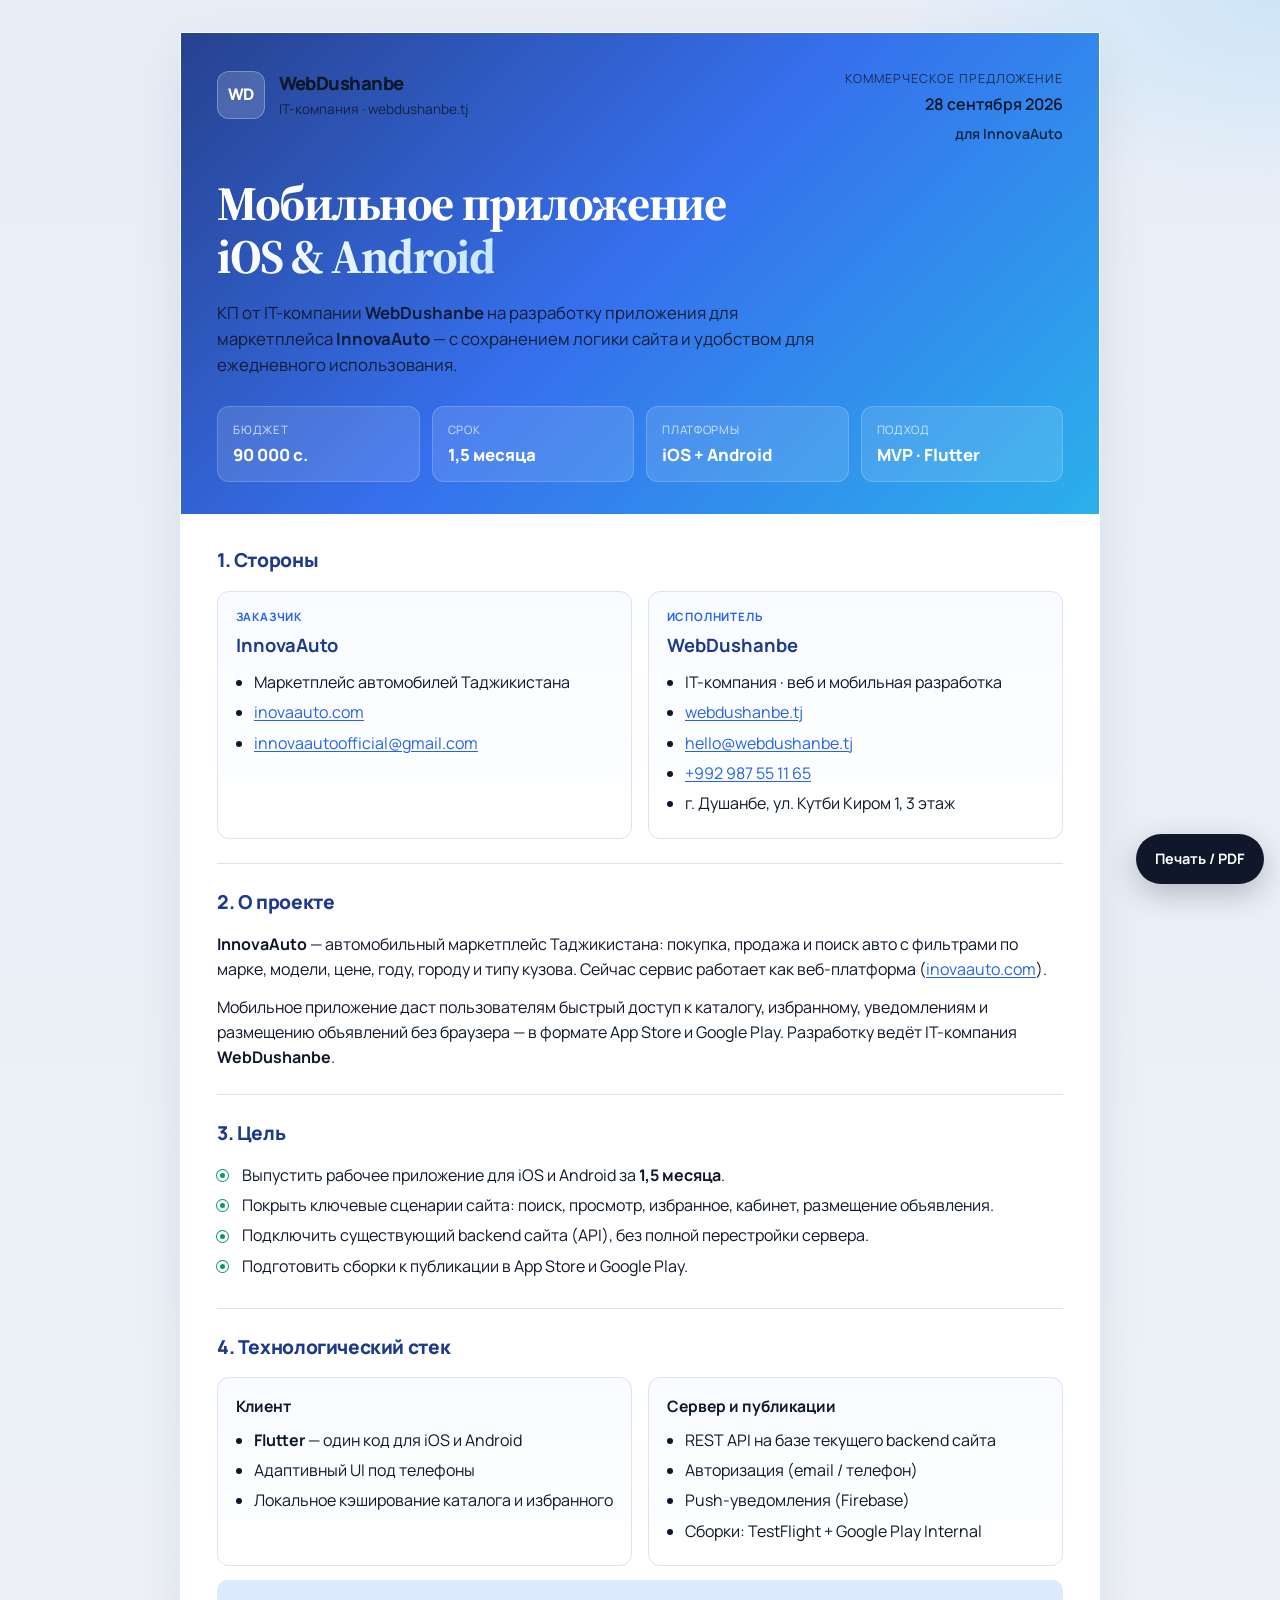
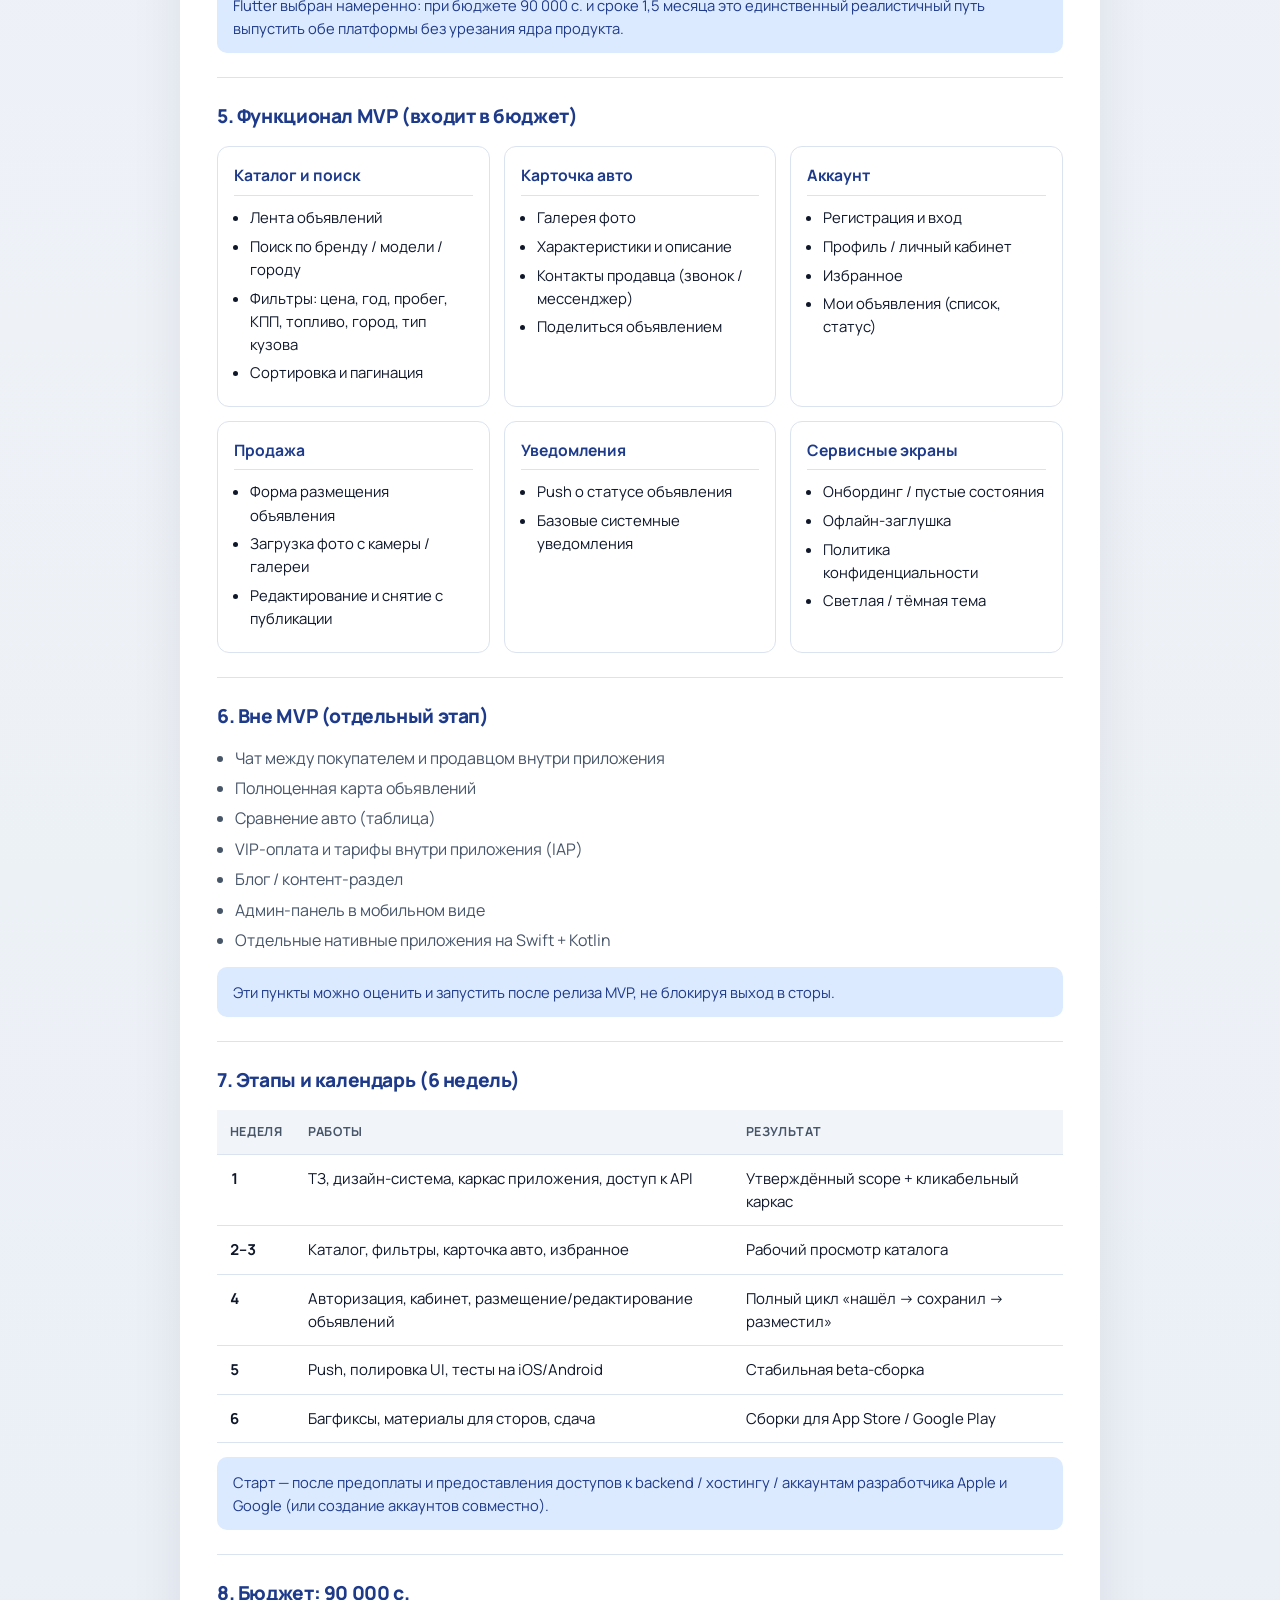
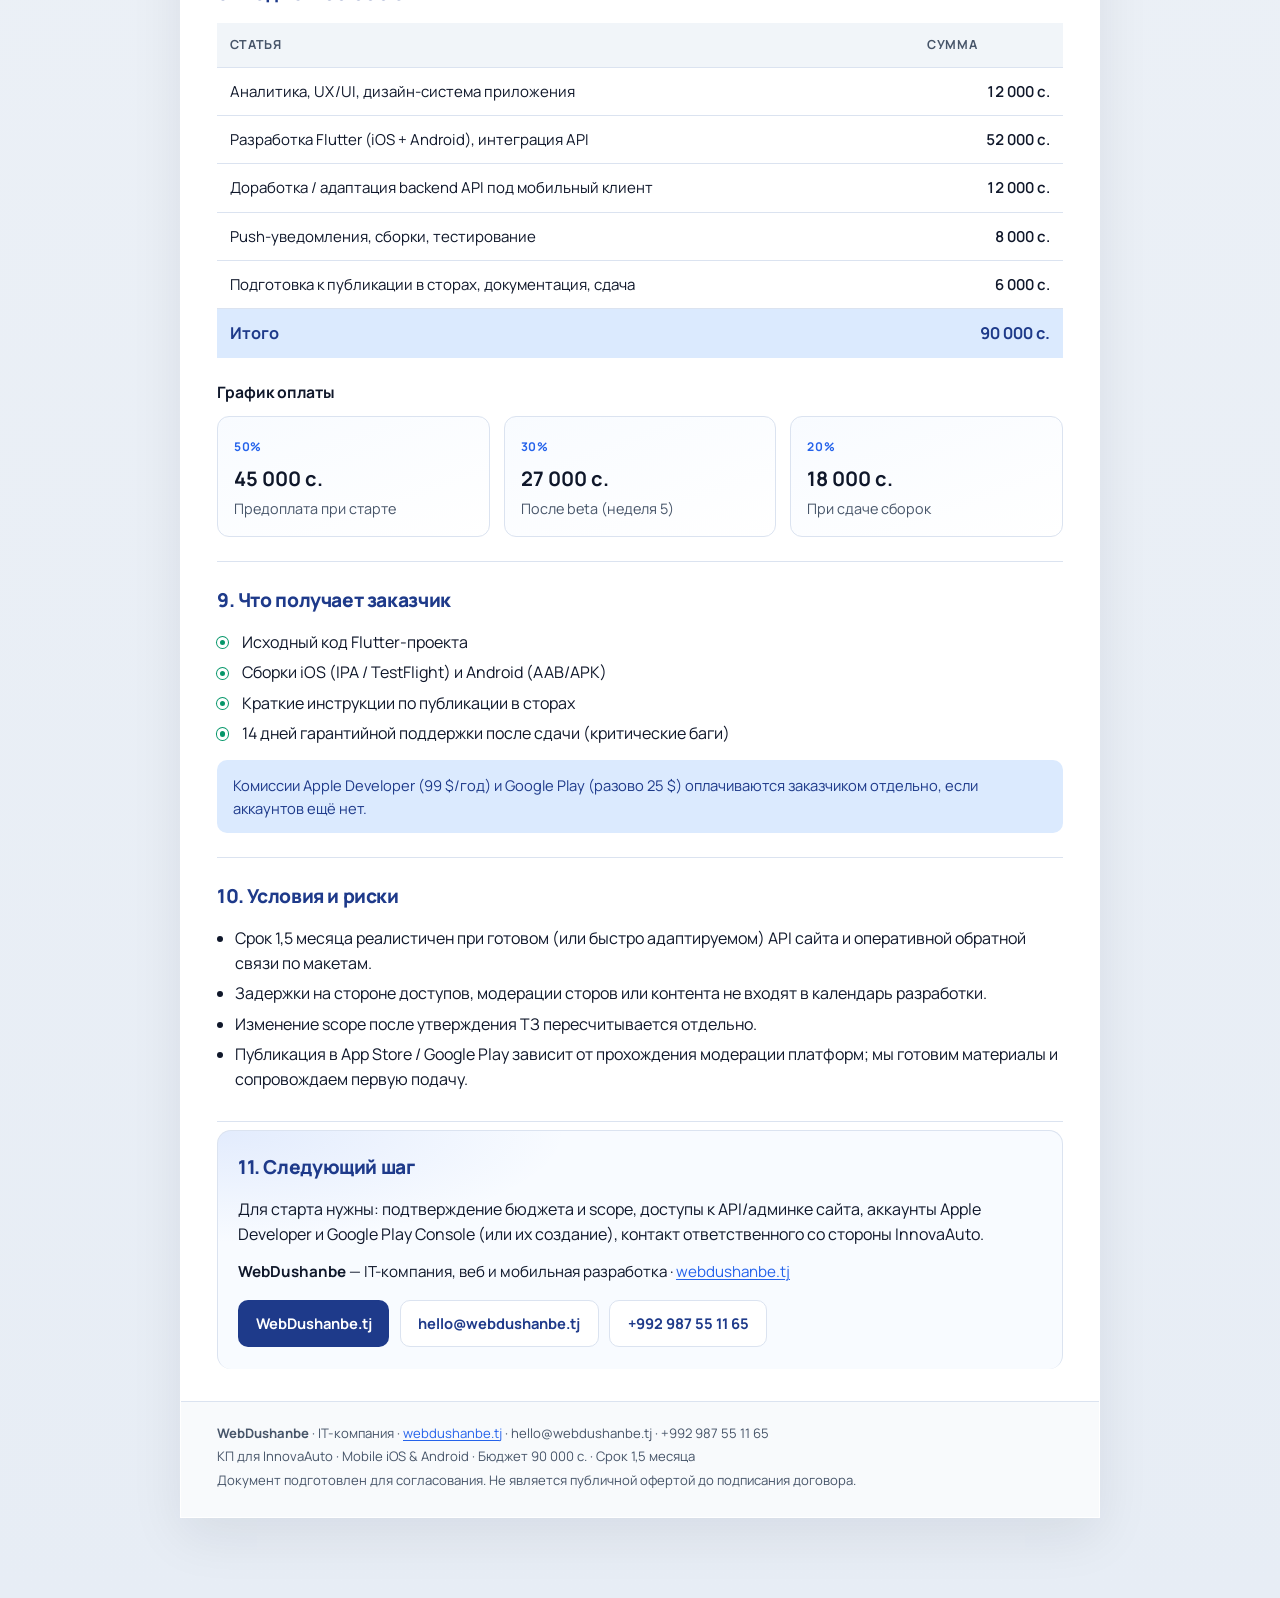
==== commit afd57328: "Merge c9a0eaa6f3f020353fd729878a4f4d63a55b75fe into 31186f96baf4e42da4862ccc35fdedd06c763c94" ====
--- a/docs/index.html
+++ b/docs/index.html
@@ -1,871 +1,332 @@
 <!DOCTYPE html>
-<html lang="tg">
+<html lang="ru">
 <head>
-  <meta charset="UTF-8" />
-  <meta name="viewport" content="width=device-width, initial-scale=1.0" />
-  <meta name="description" content="Business Camp — саёҳат, бизнес ва истиқбол. 5 кишвар." />
-  <meta name="theme-color" content="#041910" />
-  <title>Business Camp — Саёҳат · Бизнес · Истиқбол</title>
-  <link rel="preconnect" href="https://fonts.googleapis.com" />
-  <link rel="preconnect" href="https://fonts.gstatic.com" crossorigin />
-  <link href="https://fonts.googleapis.com/css2?family=Manrope:wght@400;500;600;700;800&family=Unbounded:wght@500;700;800&display=swap" rel="stylesheet" />
-  <link rel="stylesheet" href="css/style.css?v=contacts1" />
-  <link rel="icon" href="data:image/svg+xml,%3Csvg xmlns='http://www.w3.org/2000/svg' viewBox='0 0 64 64'%3E%3Crect width='64' height='64' rx='14' fill='%23041910'/%3E%3Ctext x='32' y='42' text-anchor='middle' font-size='26' font-family='Arial' font-weight='700' fill='%23c8ff3d'%3EBC%3C/text%3E%3C/svg%3E" />
-  <noscript><style>.reveal{opacity:1!important;transform:none!important}</style></noscript>
+  <meta charset="utf-8">
+  <meta name="viewport" content="width=device-width, initial-scale=1">
+  <title>КП — WebDushanbe × InnovaAuto · iOS &amp; Android</title>
+  <meta name="description" content="Коммерческое предложение IT-компании WebDushanbe на разработку мобильного приложения InnovaAuto для iOS и Android. Бюджет 90 000 с., срок 1,5 месяца.">
+  <link rel="preconnect" href="https://fonts.googleapis.com">
+  <link rel="preconnect" href="https://fonts.gstatic.com" crossorigin>
+  <link href="https://fonts.googleapis.com/css2?family=Manrope:wght@400;500;600;700;800&family=Source+Serif+4:opsz,wght@8..60,500;8..60,600;8..60,700&display=swap" rel="stylesheet">
+  <link rel="stylesheet" href="css/style.css">
 </head>
 <body>
-  <div class="noise" aria-hidden="true"></div>
-
-  <header class="topbar" id="topbar">
-    <div class="topbar__inner">
-      <a class="topbar__brand" href="#hero">BUSINESS <span>CAMP</span></a>
-      <nav class="topbar__nav">
-        <a href="#cities">Шаҳрҳо</a>
-        <a href="#route">Маршрут</a>
-        <a href="#program">Барнома</a>
-        <a href="https://wa.me/992982947777?text=%D0%A1%D0%B0%D0%BB%D0%BE%D0%BC%21%20%D0%9C%D0%B0%D0%BD%20%D0%B0%D0%B7%20%D0%B2%D0%B5%D0%B1-%D1%81%D0%B0%D0%B9%D1%82%D0%B8%20Business%20Camp%20%28businesscamp.tj%29%20%D0%BD%D0%B0%D0%B2%D0%B8%D1%88%D1%82%D0%B0%D0%BC.%20%D0%9C%D0%B5%D1%85%D0%BE%D2%B3%D0%B0%D0%BC%20%D0%B4%D0%B0%D1%80%20%D0%B1%D0%BE%D1%80%D0%B0%D0%B8%20Business%20Camp%20%D0%BC%D0%B0%D1%8A%D0%BB%D1%83%D0%BC%D0%BE%D1%82%20%D0%B3%D0%B8%D1%80%D0%B0%D0%BC." class="topbar__cta" target="_blank" rel="noopener noreferrer">Сабти ном</a>
-      </nav>
-      <div class="topbar__music-wrap">
-        <button type="button" class="topbar__music" id="musicToggle" aria-label="Овозро шунавед" aria-pressed="false" title="Овозро шунавед">
-          <svg class="topbar__music-on" width="18" height="18" viewBox="0 0 24 24" fill="none" aria-hidden="true">
-            <path d="M11 5L6 9H3v6h3l5 4V5z" stroke="currentColor" stroke-width="1.8" stroke-linejoin="round"/>
-            <path d="M15.5 8.5a5 5 0 0 1 0 7M18 6a8.5 8.5 0 0 1 0 12" stroke="currentColor" stroke-width="1.8" stroke-linecap="round"/>
-          </svg>
-          <svg class="topbar__music-off" width="18" height="18" viewBox="0 0 24 24" fill="none" aria-hidden="true">
-            <path d="M11 5L6 9H3v6h3l5 4V5z" stroke="currentColor" stroke-width="1.8" stroke-linejoin="round"/>
-            <path d="M16 9.5l5 5M21 9.5l-5 5" stroke="currentColor" stroke-width="1.8" stroke-linecap="round"/>
-          </svg>
-        </button>
-        <span class="topbar__music-hint" id="musicHint" aria-hidden="true">Овозро шунавед</span>
+  <div class="sheet">
+    <header class="cover">
+      <div class="cover-top">
+        <div class="brand">
+          <span class="brand-mark" aria-hidden="true">WD</span>
+          <div>
+            <p class="brand-name">WebDushanbe</p>
+            <p class="brand-url">IT-компания · webdushanbe.tj</p>
+          </div>
+        </div>
+        <div class="doc-meta">
+          <p class="doc-label">Коммерческое предложение</p>
+          <p class="doc-date">28 сентября 2026</p>
+          <p class="doc-for">для InnovaAuto</p>
+        </div>
       </div>
-      <a class="topbar__ig" href="https://www.instagram.com/businesscamp.tj" target="_blank" rel="noopener noreferrer" aria-label="Instagram">
-        <svg width="18" height="18" viewBox="0 0 24 24" fill="none" aria-hidden="true">
-          <rect x="3" y="3" width="18" height="18" rx="5" stroke="currentColor" stroke-width="1.8"/>
-          <circle cx="12" cy="12" r="4" stroke="currentColor" stroke-width="1.8"/>
-          <circle cx="17.5" cy="6.5" r="1.2" fill="currentColor"/>
-        </svg>
-      </a>
-    </div>
-  </header>
-
-  <audio id="bgMusic" src="assets/audio/bg-music.mp3" loop preload="metadata" playsinline></audio>
-
-  <main>
-    <section class="hero" id="hero" aria-roledescription="carousel" aria-label="Слайдери шаҳрҳо">
-      <div class="hero__slider" id="heroSlider">
-        <div class="hero__slide is-active" data-city="Тошканд" data-country="Ӯзбекистон" style="background-image:url('assets/cities/tashkent.jpg')">
-          <img src="assets/cities/tashkent.jpg" alt="Тошканд" width="1600" height="1067" decoding="async" fetchpriority="high" />
-        </div>
-        <div class="hero__slide" data-city="Куала Лумпур" data-country="Малайзия" style="background-image:url('assets/cities/kualalumpur.jpg')">
-          <img src="assets/cities/kualalumpur.jpg" alt="Куала Лумпур" width="1600" height="1067" decoding="async" loading="lazy" />
-        </div>
-        <div class="hero__slide" data-city="Фукок" data-country="Ветнам" style="background-image:url('assets/cities/phuquoc.jpg')">
-          <img src="assets/cities/phuquoc.jpg" alt="Фукок" width="1600" height="1067" decoding="async" loading="lazy" />
-        </div>
-        <div class="hero__slide" data-city="Сингапур" data-country="Сингапур" style="background-image:url('assets/cities/singapore.jpg')">
-          <img src="assets/cities/singapore.jpg" alt="Сингапур" width="1600" height="1067" decoding="async" loading="lazy" />
-        </div>
-        <div class="hero__slide" data-city="Бали" data-country="Индонезия" style="background-image:url('assets/cities/bali.jpg')">
-          <img src="assets/cities/bali.jpg" alt="Бали" width="1600" height="1067" decoding="async" loading="lazy" />
+      <h1>Мобильное приложение<br><span>iOS &amp; Android</span></h1>
+      <p class="cover-lead">КП от IT-компании <strong>WebDushanbe</strong> на разработку приложения для маркетплейса <strong>InnovaAuto</strong> — с сохранением логики сайта и удобством для ежедневного использования.</p>
+      <div class="cover-stats">
+        <div>
+          <span class="stat-label">Бюджет</span>
+          <strong>90 000 с.</strong>
+        </div>
+        <div>
+          <span class="stat-label">Срок</span>
+          <strong>1,5 месяца</strong>
+        </div>
+        <div>
+          <span class="stat-label">Платформы</span>
+          <strong>iOS + Android</strong>
+        </div>
+        <div>
+          <span class="stat-label">Подход</span>
+          <strong>MVP · Flutter</strong>
         </div>
       </div>
-      <div class="hero__frame" aria-hidden="true"></div>
-      <div class="hero__veil"></div>
-
-      <div class="hero__content">
-        <p class="hero__meta reveal">5 кишвар</p>
-        <h1 class="hero__brand">
-          <span class="reveal">BUSINESS</span>
-          <span class="hero__camp reveal delay-1">CAMP</span>
-        </h1>
-        <p class="hero__tagline reveal delay-2">САЁҲАТ · БИЗНЕС · ИСТИҚБОЛ</p>
-        <p class="hero__lead reveal delay-3">Бозорҳои нав. Имкониятҳои воқеӣ. Соҳибкории муваффақ.</p>
-        <div class="hero__actions reveal delay-4">
-          <a class="btn btn--primary btn--glow" href="https://wa.me/992982947777?text=%D0%A1%D0%B0%D0%BB%D0%BE%D0%BC%21%20%D0%9C%D0%B0%D0%BD%20%D0%B0%D0%B7%20%D0%B2%D0%B5%D0%B1-%D1%81%D0%B0%D0%B9%D1%82%D0%B8%20Business%20Camp%20%28businesscamp.tj%29%20%D0%BD%D0%B0%D0%B2%D0%B8%D1%88%D1%82%D0%B0%D0%BC.%20%D0%9C%D0%B5%D1%85%D0%BE%D2%B3%D0%B0%D0%BC%20%D0%B4%D0%B0%D1%80%20%D0%B1%D0%BE%D1%80%D0%B0%D0%B8%20Business%20Camp%20%D0%BC%D0%B0%D1%8A%D0%BB%D1%83%D0%BC%D0%BE%D1%82%20%D0%B3%D0%B8%D1%80%D0%B0%D0%BC." target="_blank" rel="noopener noreferrer">
-            Барои иштирок сабти ном намоед
-            <svg class="btn__plane" width="18" height="18" viewBox="0 0 24 24" fill="currentColor" aria-hidden="true">
-              <path d="M21 16v-2l-8-5V3.5a1.5 1.5 0 0 0-3 0V9l-8 5v2l8-2.5V19l-2 1.5V22l3.5-1 3.5 1v-1.5L13 19v-5.5l8 2.5z"/>
-            </svg>
-          </a>
-        </div>
-      </div>
-
-      <div class="hero__slider-ui">
-        <div class="hero__city-label" id="heroCityLabel">
-          <span class="hero__city-num" id="heroCityNum">01 / 05</span>
-          <span class="hero__city-name" id="heroCityName">Тошканд · Ӯзбекистон</span>
-        </div>
-        <div class="hero__progress" aria-hidden="true"><i id="heroProgress"></i></div>
-        <div class="hero__controls">
-          <button type="button" class="hero__nav" id="heroPrev" aria-label="Қаблӣ">
-            <svg width="18" height="18" viewBox="0 0 24 24" fill="none"><path d="M15 5l-7 7 7 7" stroke="currentColor" stroke-width="2.2" stroke-linecap="round" stroke-linejoin="round"/></svg>
-          </button>
-          <div class="hero__dots" id="heroDots" role="tablist" aria-label="Шаҳрҳо"></div>
-          <button type="button" class="hero__nav" id="heroNext" aria-label="Баъдӣ">
-            <svg width="18" height="18" viewBox="0 0 24 24" fill="none"><path d="M9 5l7 7-7 7" stroke="currentColor" stroke-width="2.2" stroke-linecap="round" stroke-linejoin="round"/></svg>
-          </button>
-        </div>
-      </div>
-
-      <svg class="hero__flight" viewBox="0 0 520 120" fill="none" aria-hidden="true">
-        <path class="hero__path" d="M10 90 C 120 20, 220 100, 320 40 S 460 30, 510 55" stroke="currentColor" stroke-width="2" stroke-dasharray="5 9"/>
-        <g class="hero__plane">
-          <path d="M0 0 L16 -5 L20 0 L16 5 Z" fill="currentColor"/>
-        </g>
-      </svg>
-    </section>
-
-    <section class="section route" id="route">
-      <div class="container">
-        <div class="section__head reveal">
-          <p class="eyebrow">Маршрут</p>
-          <h2>Панҷ кишвар · як ҳадаф</h2>
-          <p class="section__desc">Аз Тошканд то Бали — бозорҳо, шабакаҳо ва таҷрибаи амалӣ.</p>
-        </div>
-      </div>
-      <div class="route__track">
-        <a class="route__card reveal" href="#city-tashkent" style="--photo:url('assets/cities/tashkent.jpg')" data-parallax>
-          <img src="assets/cities/tashkent.jpg" alt="Тошканд, Ӯзбекистон" width="1152" height="864" decoding="async" />
-          <div class="route__info">
-            <span>01</span>
-            <h3>Ӯзбекистон</h3>
-            <p>Тошканд</p>
-          </div>
-        </a>
-        <a class="route__card reveal delay-1" href="#city-kl" style="--photo:url('assets/cities/kualalumpur.jpg')" data-parallax>
-          <img src="assets/cities/kualalumpur.jpg" alt="Куала Лумпур" width="1152" height="864" decoding="async" />
-          <div class="route__info">
-            <span>02</span>
-            <h3>Малайзия</h3>
-            <p>Куала Лумпур</p>
-          </div>
-        </a>
-        <a class="route__card reveal delay-2" href="#city-phuquoc" style="--photo:url('assets/cities/phuquoc.jpg')" data-parallax>
-          <img src="assets/cities/phuquoc.jpg" alt="Фукок" width="1600" height="1063" decoding="async" />
-          <div class="route__info">
-            <span>03</span>
-            <h3>Ветнам</h3>
-            <p>Фукок</p>
-          </div>
-        </a>
-        <a class="route__card reveal delay-3" href="#city-singapore" style="--photo:url('assets/cities/singapore.jpg')" data-parallax>
-          <img src="assets/cities/singapore.jpg" alt="Сингапур" width="1400" height="1080" decoding="async" />
-          <div class="route__info">
-            <span>04</span>
-            <h3>Сингапур</h3>
-            <p>Сингапур</p>
-          </div>
-        </a>
-        <a class="route__card reveal delay-4" href="#city-bali" style="--photo:url('assets/cities/bali.jpg')" data-parallax>
-          <img src="assets/cities/bali.jpg" alt="Бали" width="1600" height="1067" decoding="async" />
-          <div class="route__info">
-            <span>05</span>
-            <h3>Индонезия</h3>
-            <p>Бали</p>
-          </div>
-        </a>
-      </div>
-    </section>
-
-    <section class="section cities" id="cities">
-      <div class="container">
-        <div class="section__head reveal">
-          <p class="eyebrow">Шаҳрҳо</p>
-          <h2>Ҳар шаҳр — алоҳида барнома</h2>
-          <p class="section__desc">Меҳмонхона, хӯрок, трансфер ва дастгирии маҳаллӣ дар ҳар нуқтаи маршрут.</p>
-        </div>
-
-        <article class="city reveal" id="city-tashkent">
-          <div class="city__top">
-            <div class="city__media">
-              <img src="assets/cities/tashkent.jpg" alt="Тошканд" loading="lazy" />
-              <span class="city__num">01</span>
-            </div>
-            <div class="city__body">
-              <p class="city__country">Ӯзбекистон</p>
-              <h3>Тошканд</h3>
-              <p class="city__lead">Оғози сафар дар пойтахт: бозорҳои минтақа, IT-хаб ва шабакаи соҳибкорони Осиёи Марказӣ.</p>
-              <ul class="city__points">
-                <li><strong>Бизнес:</strong> вохӯрӣ бо содироткунандагон, IT-парк ва trade partnerҳо</li>
-                <li><strong>Барнома:</strong> Маркази тамаддуни ислом (Центр цивилизации ислама)</li>
-                <li><strong>Хӯрок:</strong> Besh Qazon — таоми миллӣ ва networking dinner</li>
-                <li><strong>Трансфер:</strong> фурудгоҳ ↔ меҳмонхона</li>
-              </ul>
-              <p class="city__stay">3 шаб · дастгирии роҳбалад · Wi-Fi ва coworking corner</p>
-            </div>
-          </div>
-          <div class="city__spots">
-            <figure class="city__spot reveal">
-              <img src="assets/tashkent/islamic-civilization-center.jpg" alt="Маркази тамаддуни ислом, Тошканд" width="1800" loading="lazy" decoding="async" />
-              <figcaption>
-                <span>Барнома</span>
-                <strong>Маркази тамаддуни ислом</strong>
-                <em>Центр цивилизации ислама</em>
-              </figcaption>
-              <div class="yt-lite" data-yt="5jtLTFZXVIg">
-                <button type="button" class="yt-lite__hit" aria-label="YouTube: Маркази тамаддуни ислом">
-                  <img src="https://i.ytimg.com/vi/5jtLTFZXVIg/maxresdefault.jpg" alt="" loading="lazy" width="1280" />
-                  <span class="yt-lite__play" aria-hidden="true"></span>
-                  <span class="yt-lite__badge" aria-hidden="true">
-                    <svg viewBox="0 0 24 24" width="18" height="14" aria-hidden="true"><path fill="#fff" d="M23.5 6.2a3 3 0 0 0-2.1-2.1C19.5 3.5 12 3.5 12 3.5s-7.5 0-9.4.6A3 3 0 0 0 .5 6.2 31.5 31.5 0 0 0 0 12a31.5 31.5 0 0 0 .5 5.8 3 3 0 0 0 2.1 2.1c1.9.6 9.4.6 9.4.6s7.5 0 9.4-.6a3 3 0 0 0 2.1-2.1A31.5 31.5 0 0 0 24 12a31.5 31.5 0 0 0-.5-5.8z"/><path fill="#ff0033" d="M9.75 15.5v-7l6 3.5-6 3.5z"/></svg>
-                    YouTube
-                  </span>
-                </button>
-              </div>
-            </figure>
-            <figure class="city__spot reveal">
-              <img src="assets/tashkent/besh-qazon.jpg" alt="Besh Qazon — палов дар қазонҳои калон" width="1800" loading="lazy" decoding="async" />
-              <figcaption>
-                <span>Хӯрок</span>
-                <strong>Besh Qazon</strong>
-                <em>Таоми миллӣ · networking dinner</em>
-              </figcaption>
-              <div class="yt-lite" data-yt="DEsexQTUaCM">
-                <button type="button" class="yt-lite__hit" aria-label="YouTube: Besh Qazon">
-                  <img src="https://i.ytimg.com/vi/DEsexQTUaCM/maxresdefault.jpg" alt="" loading="lazy" width="1280" />
-                  <span class="yt-lite__play" aria-hidden="true"></span>
-                  <span class="yt-lite__badge" aria-hidden="true">
-                    <svg viewBox="0 0 24 24" width="18" height="14" aria-hidden="true"><path fill="#fff" d="M23.5 6.2a3 3 0 0 0-2.1-2.1C19.5 3.5 12 3.5 12 3.5s-7.5 0-9.4.6A3 3 0 0 0 .5 6.2 31.5 31.5 0 0 0 0 12a31.5 31.5 0 0 0 .5 5.8 3 3 0 0 0 2.1 2.1c1.9.6 9.4.6 9.4.6s7.5 0 9.4-.6a3 3 0 0 0 2.1-2.1A31.5 31.5 0 0 0 24 12a31.5 31.5 0 0 0-.5-5.8z"/><path fill="#ff0033" d="M9.75 15.5v-7l6 3.5-6 3.5z"/></svg>
-                    YouTube
-                  </span>
-                </button>
-              </div>
-            </figure>
-          </div>
-        </article>
-
-        <article class="city city--flip reveal" id="city-kl">
-          <div class="city__top">
-            <div class="city__media">
-              <img src="assets/cities/kualalumpur.jpg" alt="Куала Лумпур" loading="lazy" />
-              <span class="city__num">02</span>
-            </div>
-            <div class="city__body">
-              <p class="city__country">Малайзия</p>
-              <h3>Куала Лумпур</h3>
-              <p class="city__lead">Маркази молиявии Осиёи Ҷанубу Шарқӣ: стартапҳо, retail ва Islamic finance.</p>
-              <ul class="city__points">
-                <li><strong>Бизнес:</strong> KLCC / Bukit Bintang market tours ва networking dinner</li>
-                <li><strong>Барнома:</strong> Petronas · Batu Caves · Thean Hou · French Town & Golf</li>
-                <li><strong>Хӯрок:</strong> наҳорӣ + Roti Canai ва хӯроки шаҳрӣ (halal)</li>
-                <li><strong>Трансфер:</strong> фурудгоҳ ↔ меҳмонхона · metro pass</li>
-              </ul>
-              <p class="city__stay">4 шаб · lounge access · ёрдамчии маҳаллӣ 24/7</p>
-            </div>
-          </div>
-          <div class="city__spots city__spots--4">
-            <figure class="city__spot reveal">
-              <img src="assets/kl/petronas.jpg" alt="Petronas Twin Towers, Куала Лумпур" width="1800" loading="lazy" decoding="async" />
-              <figcaption>
-                <span>Барнома</span>
-                <strong>Kuala Lumpur</strong>
-                <em>Petronas Twin Towers</em>
-              </figcaption>
-              <div class="yt-lite" data-yt="VlO3D2wUmcc">
-                <button type="button" class="yt-lite__hit" aria-label="YouTube: Petronas · KLCC">
-                  <img src="https://i.ytimg.com/vi/VlO3D2wUmcc/maxresdefault.jpg" alt="" loading="lazy" width="1280" />
-                  <span class="yt-lite__play" aria-hidden="true"></span>
-                  <span class="yt-lite__badge" aria-hidden="true">
-                    <svg viewBox="0 0 24 24" width="18" height="14" aria-hidden="true"><path fill="#fff" d="M23.5 6.2a3 3 0 0 0-2.1-2.1C19.5 3.5 12 3.5 12 3.5s-7.5 0-9.4.6A3 3 0 0 0 .5 6.2 31.5 31.5 0 0 0 0 12a31.5 31.5 0 0 0 .5 5.8 3 3 0 0 0 2.1 2.1c1.9.6 9.4.6 9.4.6s7.5 0 9.4-.6a3 3 0 0 0 2.1-2.1A31.5 31.5 0 0 0 24 12a31.5 31.5 0 0 0-.5-5.8z"/><path fill="#ff0033" d="M9.75 15.5v-7l6 3.5-6 3.5z"/></svg>
-                    YouTube
-                  </span>
-                </button>
-              </div>
-            </figure>
-            <figure class="city__spot reveal">
-              <img src="assets/kl/melaka.jpg" alt="Batu Caves, Малайзия" width="1800" loading="lazy" decoding="async" />
-              <figcaption>
-                <span>Саёҳат</span>
-                <strong>Batu Caves</strong>
-                <em>Murugan · rainbow stairs</em>
-              </figcaption>
-              <div class="yt-lite" data-yt="3ih51KAQGwQ">
-                <button type="button" class="yt-lite__hit" aria-label="YouTube: Batu Caves">
-                  <img src="https://i.ytimg.com/vi/3ih51KAQGwQ/maxresdefault.jpg" alt="" loading="lazy" width="1280" />
-                  <span class="yt-lite__play" aria-hidden="true"></span>
-                  <span class="yt-lite__badge" aria-hidden="true">
-                    <svg viewBox="0 0 24 24" width="18" height="14" aria-hidden="true"><path fill="#fff" d="M23.5 6.2a3 3 0 0 0-2.1-2.1C19.5 3.5 12 3.5 12 3.5s-7.5 0-9.4.6A3 3 0 0 0 .5 6.2 31.5 31.5 0 0 0 0 12a31.5 31.5 0 0 0 .5 5.8 3 3 0 0 0 2.1 2.1c1.9.6 9.4.6 9.4.6s7.5 0 9.4-.6a3 3 0 0 0 2.1-2.1A31.5 31.5 0 0 0 24 12a31.5 31.5 0 0 0-.5-5.8z"/><path fill="#ff0033" d="M9.75 15.5v-7l6 3.5-6 3.5z"/></svg>
-                    YouTube
-                  </span>
-                </button>
-              </div>
-            </figure>
-            <figure class="city__spot reveal">
-              <img src="assets/kl/genting.jpg" alt="Thean Hou Temple, Куала Лумпур" width="1800" loading="lazy" decoding="async" />
-              <figcaption>
-                <span>Саёҳат</span>
-                <strong>Thean Hou Temple</strong>
-                <em>Фонарҳо · фарҳанг</em>
-              </figcaption>
-              <div class="yt-lite" data-yt="V0aossK3554">
-                <button type="button" class="yt-lite__hit" aria-label="YouTube: Thean Hou Temple">
-                  <img src="https://i.ytimg.com/vi/V0aossK3554/maxresdefault.jpg" alt="" loading="lazy" width="1280" />
-                  <span class="yt-lite__play" aria-hidden="true"></span>
-                  <span class="yt-lite__badge" aria-hidden="true">
-                    <svg viewBox="0 0 24 24" width="18" height="14" aria-hidden="true"><path fill="#fff" d="M23.5 6.2a3 3 0 0 0-2.1-2.1C19.5 3.5 12 3.5 12 3.5s-7.5 0-9.4.6A3 3 0 0 0 .5 6.2 31.5 31.5 0 0 0 0 12a31.5 31.5 0 0 0 .5 5.8 3 3 0 0 0 2.1 2.1c1.9.6 9.4.6 9.4.6s7.5 0 9.4-.6a3 3 0 0 0 2.1-2.1A31.5 31.5 0 0 0 24 12a31.5 31.5 0 0 0-.5-5.8z"/><path fill="#ff0033" d="M9.75 15.5v-7l6 3.5-6 3.5z"/></svg>
-                    YouTube
-                  </span>
-                </button>
-              </div>
-            </figure>
-            <figure class="city__spot reveal">
-              <img src="assets/kl/french-town.jpg" alt="French Town, Bukit Tinggi" width="1800" loading="lazy" decoding="async" />
-              <figcaption>
-                <span>Саёҳат</span>
-                <strong>French Town · Golf</strong>
-                <em>Colmar Tropicale</em>
-              </figcaption>
-              <div class="yt-lite" data-yt="II7qJKADwEo">
-                <button type="button" class="yt-lite__hit" aria-label="YouTube: Colmar Tropicale">
-                  <img src="https://i.ytimg.com/vi/II7qJKADwEo/maxresdefault.jpg" alt="" loading="lazy" width="1280" />
-                  <span class="yt-lite__play" aria-hidden="true"></span>
-                  <span class="yt-lite__badge" aria-hidden="true">
-                    <svg viewBox="0 0 24 24" width="18" height="14" aria-hidden="true"><path fill="#fff" d="M23.5 6.2a3 3 0 0 0-2.1-2.1C19.5 3.5 12 3.5 12 3.5s-7.5 0-9.4.6A3 3 0 0 0 .5 6.2 31.5 31.5 0 0 0 0 12a31.5 31.5 0 0 0 .5 5.8 3 3 0 0 0 2.1 2.1c1.9.6 9.4.6 9.4.6s7.5 0 9.4-.6a3 3 0 0 0 2.1-2.1A31.5 31.5 0 0 0 24 12a31.5 31.5 0 0 0-.5-5.8z"/><path fill="#ff0033" d="M9.75 15.5v-7l6 3.5-6 3.5z"/></svg>
-                    YouTube
-                  </span>
-                </button>
-              </div>
-            </figure>
-          </div>
-        </article>
-
-        <article class="city reveal" id="city-phuquoc">
-          <div class="city__top">
-            <div class="city__media">
-              <img src="assets/cities/phuquoc.jpg" alt="Фукок" loading="lazy" />
-              <span class="city__num">03</span>
-            </div>
-            <div class="city__body">
-              <p class="city__country">Ветнам</p>
-              <h3>Фукок</h3>
-              <p class="city__lead">Ҷазираи люкс: resort hospitality, tourism business ва таҷрибаи амалӣ дар баҳр.</p>
-              <ul class="city__points">
-                <li><strong>Бизнес:</strong> resort case study ва tourism/hospitality networking</li>
-                <li><strong>Барнома:</strong> Phu Quoc Island — beach, sunset ва resort experience</li>
-                <li><strong>Хӯрок:</strong> наҳорӣ + seafood dinner</li>
-                <li><strong>Трансфер:</strong> фурудгоҳ ↔ resort · island transfer</li>
-              </ul>
-              <p class="city__stay">3 шаб · beach day · local guide</p>
-            </div>
-          </div>
-          <div class="city__spots">
-            <figure class="city__spot reveal">
-              <img src="assets/phuquoc/beach.jpg" alt="Phu Quoc Island beach" width="1800" loading="lazy" decoding="async" />
-              <figcaption>
-                <span>Барнома</span>
-                <strong>Phu Quoc Island</strong>
-                <em>Beach · resort day</em>
-              </figcaption>
-              <div class="yt-lite" data-yt="pk3lFxOx66Q">
-                <button type="button" class="yt-lite__hit" aria-label="YouTube: Phu Quoc Island">
-                  <img src="https://i.ytimg.com/vi/pk3lFxOx66Q/maxresdefault.jpg" alt="" loading="lazy" width="1280" />
-                  <span class="yt-lite__play" aria-hidden="true"></span>
-                  <span class="yt-lite__badge" aria-hidden="true">
-                    <svg viewBox="0 0 24 24" width="18" height="14" aria-hidden="true"><path fill="#fff" d="M23.5 6.2a3 3 0 0 0-2.1-2.1C19.5 3.5 12 3.5 12 3.5s-7.5 0-9.4.6A3 3 0 0 0 .5 6.2 31.5 31.5 0 0 0 0 12a31.5 31.5 0 0 0 .5 5.8 3 3 0 0 0 2.1 2.1c1.9.6 9.4.6 9.4.6s7.5 0 9.4-.6a3 3 0 0 0 2.1-2.1A31.5 31.5 0 0 0 24 12a31.5 31.5 0 0 0-.5-5.8z"/><path fill="#ff0033" d="M9.75 15.5v-7l6 3.5-6 3.5z"/></svg>
-                    YouTube
-                  </span>
-                </button>
-              </div>
-            </figure>
-            <figure class="city__spot reveal">
-              <img src="assets/phuquoc/sunset.jpg" alt="Ғуруби офтоб дар Фукок" width="1800" loading="lazy" decoding="async" />
-              <figcaption>
-                <span>Атмосфера</span>
-                <strong>Sunset · баҳр</strong>
-                <em>Culture · cuisine · tradition</em>
-              </figcaption>
-              <div class="yt-lite" data-yt="ouO1UCqEmCE">
-                <button type="button" class="yt-lite__hit" aria-label="YouTube: Phu Quoc sunset">
-                  <img src="https://i.ytimg.com/vi/ouO1UCqEmCE/maxresdefault.jpg" alt="" loading="lazy" width="1280" />
-                  <span class="yt-lite__play" aria-hidden="true"></span>
-                  <span class="yt-lite__badge" aria-hidden="true">
-                    <svg viewBox="0 0 24 24" width="18" height="14" aria-hidden="true"><path fill="#fff" d="M23.5 6.2a3 3 0 0 0-2.1-2.1C19.5 3.5 12 3.5 12 3.5s-7.5 0-9.4.6A3 3 0 0 0 .5 6.2 31.5 31.5 0 0 0 0 12a31.5 31.5 0 0 0 .5 5.8 3 3 0 0 0 2.1 2.1c1.9.6 9.4.6 9.4.6s7.5 0 9.4-.6a3 3 0 0 0 2.1-2.1A31.5 31.5 0 0 0 24 12a31.5 31.5 0 0 0-.5-5.8z"/><path fill="#ff0033" d="M9.75 15.5v-7l6 3.5-6 3.5z"/></svg>
-                    YouTube
-                  </span>
-                </button>
-              </div>
-            </figure>
-          </div>
-        </article>
-
-        <article class="city city--flip reveal" id="city-singapore">
-          <div class="city__top">
-            <div class="city__media">
-              <img src="assets/cities/singapore.jpg" alt="Сингапур" loading="lazy" />
-              <span class="city__num">04</span>
-            </div>
-            <div class="city__body">
-              <p class="city__country">Сингапур</p>
-              <h3>Сингапур</h3>
-              <p class="city__lead">Глобалӣ стандарт: fintech, logistics ва premium service culture.</p>
-              <ul class="city__points">
-                <li><strong>Бизнес:</strong> Marina Bay / CBD walk + fintech briefing</li>
-                <li><strong>Барнома:</strong> Marina Bay Sands · Gardens by the Bay</li>
-                <li><strong>Хӯрок:</strong> наҳорӣ + 1 business lunch</li>
-                <li><strong>Трансфер:</strong> фурудгоҳ ↔ меҳмонхона · Tourist Pass</li>
-              </ul>
-              <p class="city__stay">3 шаб · high-speed Wi-Fi · concierge support</p>
-            </div>
-          </div>
-          <div class="city__spots">
-            <figure class="city__spot reveal">
-              <img src="assets/singapore/marina-bay.jpg" alt="Marina Bay Sands, Сингапур" width="1800" loading="lazy" decoding="async" />
-              <figcaption>
-                <span>Барнома</span>
-                <strong>Marina Bay</strong>
-                <em>Modern city-state</em>
-              </figcaption>
-              <div class="yt-lite" data-yt="GgUkY-j0A1g">
-                <button type="button" class="yt-lite__hit" aria-label="YouTube: Marina Bay">
-                  <img src="https://i.ytimg.com/vi/GgUkY-j0A1g/maxresdefault.jpg" alt="" loading="lazy" width="1280" />
-                  <span class="yt-lite__play" aria-hidden="true"></span>
-                  <span class="yt-lite__badge" aria-hidden="true">
-                    <svg viewBox="0 0 24 24" width="18" height="14" aria-hidden="true"><path fill="#fff" d="M23.5 6.2a3 3 0 0 0-2.1-2.1C19.5 3.5 12 3.5 12 3.5s-7.5 0-9.4.6A3 3 0 0 0 .5 6.2 31.5 31.5 0 0 0 0 12a31.5 31.5 0 0 0 .5 5.8 3 3 0 0 0 2.1 2.1c1.9.6 9.4.6 9.4.6s7.5 0 9.4-.6a3 3 0 0 0 2.1-2.1A31.5 31.5 0 0 0 24 12a31.5 31.5 0 0 0-.5-5.8z"/><path fill="#ff0033" d="M9.75 15.5v-7l6 3.5-6 3.5z"/></svg>
-                    YouTube
-                  </span>
-                </button>
-              </div>
-            </figure>
-            <figure class="city__spot reveal">
-              <img src="assets/singapore/gardens.jpg" alt="Gardens by the Bay, Сингапур" width="1800" loading="lazy" decoding="async" />
-              <figcaption>
-                <span>Саёҳат</span>
-                <strong>Gardens by the Bay</strong>
-                <em>Supertree Grove</em>
-              </figcaption>
-              <div class="yt-lite" data-yt="HB6WSwpue1g">
-                <button type="button" class="yt-lite__hit" aria-label="YouTube: Gardens · Marina walk">
-                  <img src="https://i.ytimg.com/vi/HB6WSwpue1g/maxresdefault.jpg" alt="" loading="lazy" width="1280" />
-                  <span class="yt-lite__play" aria-hidden="true"></span>
-                  <span class="yt-lite__badge" aria-hidden="true">
-                    <svg viewBox="0 0 24 24" width="18" height="14" aria-hidden="true"><path fill="#fff" d="M23.5 6.2a3 3 0 0 0-2.1-2.1C19.5 3.5 12 3.5 12 3.5s-7.5 0-9.4.6A3 3 0 0 0 .5 6.2 31.5 31.5 0 0 0 0 12a31.5 31.5 0 0 0 .5 5.8 3 3 0 0 0 2.1 2.1c1.9.6 9.4.6 9.4.6s7.5 0 9.4-.6a3 3 0 0 0 2.1-2.1A31.5 31.5 0 0 0 24 12a31.5 31.5 0 0 0-.5-5.8z"/><path fill="#ff0033" d="M9.75 15.5v-7l6 3.5-6 3.5z"/></svg>
-                    YouTube
-                  </span>
-                </button>
-              </div>
-            </figure>
-          </div>
-        </article>
-
-        <article class="city reveal" id="city-bali">
-          <div class="city__top">
-            <div class="city__media">
-              <img src="assets/cities/bali.jpg" alt="Бали" loading="lazy" />
-              <span class="city__num">05</span>
-            </div>
-            <div class="city__body">
-              <p class="city__country">Индонезия</p>
-              <h3>Бали</h3>
-              <p class="city__lead">Хатми сафар: digital nomad hub, hospitality business ва farewell дар тропик.</p>
-              <ul class="city__points">
-                <li><strong>Бизнес:</strong> villa/resort case study ва creator economy meetup</li>
-                <li><strong>Барнома:</strong> ATV, rafting, tubing, Nusa Penida, sea walking</li>
-                <li><strong>Истироҳат:</strong> Cretya, Savaya, cliff bar, waterfall breakfast</li>
-                <li><strong>Хӯрок:</strong> наҳорӣ + farewell dinner</li>
-                <li><strong>Трансфер:</strong> фурудгоҳ ↔ villa · private driver барои 1 рӯз</li>
-              </ul>
-              <p class="city__stay">4 шаб · spa welcome · хатми барнома</p>
-            </div>
-          </div>
-
-          <p class="city__spots-label reveal">Adventure · Бали</p>
-          <div class="city__spots city__spots--3">
-            <figure class="city__spot reveal">
-              <img src="assets/bali/atv.jpg" alt="ATV Adventure, Бали" width="1400" loading="lazy" decoding="async" />
-              <figcaption>
-                <span>Adventure</span>
-                <strong>ATV Adventure</strong>
-                <em>Jungle buggy · Bali</em>
-              </figcaption>
-              <div class="yt-lite" data-yt="0nKTHybSbeA">
-                <button type="button" class="yt-lite__hit" aria-label="YouTube: ATV Adventure Bali">
-                  <img src="https://i.ytimg.com/vi/0nKTHybSbeA/maxresdefault.jpg" alt="" loading="lazy" width="1280" />
-                  <span class="yt-lite__play" aria-hidden="true"></span>
-                  <span class="yt-lite__badge" aria-hidden="true">
-                    <svg viewBox="0 0 24 24" width="18" height="14" aria-hidden="true"><path fill="#fff" d="M23.5 6.2a3 3 0 0 0-2.1-2.1C19.5 3.5 12 3.5 12 3.5s-7.5 0-9.4.6A3 3 0 0 0 .5 6.2 31.5 31.5 0 0 0 0 12a31.5 31.5 0 0 0 .5 5.8 3 3 0 0 0 2.1 2.1c1.9.6 9.4.6 9.4.6s7.5 0 9.4-.6a3 3 0 0 0 2.1-2.1A31.5 31.5 0 0 0 24 12a31.5 31.5 0 0 0-.5-5.8z"/><path fill="#ff0033" d="M9.75 15.5v-7l6 3.5-6 3.5z"/></svg>
-                    YouTube
-                  </span>
-                </button>
-              </div>
-            </figure>
-            <figure class="city__spot reveal">
-              <img src="assets/bali/kelingking.jpg" alt="Kelingking Beach, Nusa Penida" width="1400" loading="lazy" decoding="async" />
-              <figcaption>
-                <span>Nusa Penida</span>
-                <strong>Kelingking Beach</strong>
-                <em>T-Rex cliff · ocean view</em>
-              </figcaption>
-              <div class="yt-lite" data-yt="pzcjJPOYrIc">
-                <button type="button" class="yt-lite__hit" aria-label="YouTube: Kelingking Beach 4K">
-                  <img src="https://i.ytimg.com/vi/pzcjJPOYrIc/maxresdefault.jpg" alt="" loading="lazy" width="1280" />
-                  <span class="yt-lite__play" aria-hidden="true"></span>
-                  <span class="yt-lite__badge" aria-hidden="true">
-                    <svg viewBox="0 0 24 24" width="18" height="14" aria-hidden="true"><path fill="#fff" d="M23.5 6.2a3 3 0 0 0-2.1-2.1C19.5 3.5 12 3.5 12 3.5s-7.5 0-9.4.6A3 3 0 0 0 .5 6.2 31.5 31.5 0 0 0 0 12a31.5 31.5 0 0 0 .5 5.8 3 3 0 0 0 2.1 2.1c1.9.6 9.4.6 9.4.6s7.5 0 9.4-.6a3 3 0 0 0 2.1-2.1A31.5 31.5 0 0 0 24 12a31.5 31.5 0 0 0-.5-5.8z"/><path fill="#ff0033" d="M9.75 15.5v-7l6 3.5-6 3.5z"/></svg>
-                    YouTube
-                  </span>
-                </button>
-              </div>
-            </figure>
-            <figure class="city__spot reveal">
-              <img src="assets/bali/rafting.jpg" alt="Rafting, Ayung River Bali" width="1400" loading="lazy" decoding="async" />
-              <figcaption>
-                <span>Adventure</span>
-                <strong>Rafting</strong>
-                <em>Ayung River · white water</em>
-              </figcaption>
-              <div class="yt-lite" data-yt="xfwRShiCqj8">
-                <button type="button" class="yt-lite__hit" aria-label="YouTube: Ayung River Rafting">
-                  <img src="https://i.ytimg.com/vi/xfwRShiCqj8/maxresdefault.jpg" alt="" loading="lazy" width="1280" />
-                  <span class="yt-lite__play" aria-hidden="true"></span>
-                  <span class="yt-lite__badge" aria-hidden="true">
-                    <svg viewBox="0 0 24 24" width="18" height="14" aria-hidden="true"><path fill="#fff" d="M23.5 6.2a3 3 0 0 0-2.1-2.1C19.5 3.5 12 3.5 12 3.5s-7.5 0-9.4.6A3 3 0 0 0 .5 6.2 31.5 31.5 0 0 0 0 12a31.5 31.5 0 0 0 .5 5.8 3 3 0 0 0 2.1 2.1c1.9.6 9.4.6 9.4.6s7.5 0 9.4-.6a3 3 0 0 0 2.1-2.1A31.5 31.5 0 0 0 24 12a31.5 31.5 0 0 0-.5-5.8z"/><path fill="#ff0033" d="M9.75 15.5v-7l6 3.5-6 3.5z"/></svg>
-                    YouTube
-                  </span>
-                </button>
-              </div>
-            </figure>
-            <figure class="city__spot reveal">
-              <img src="assets/bali/tubing.jpg" alt="River Tubing, Бали" width="1400" loading="lazy" decoding="async" />
-              <figcaption>
-                <span>Adventure</span>
-                <strong>Tubing</strong>
-                <em>River tube · jungle ride</em>
-              </figcaption>
-              <div class="yt-lite" data-yt="3C6iXeKd9XU">
-                <button type="button" class="yt-lite__hit" aria-label="YouTube: Bali River Tubing">
-                  <img src="https://i.ytimg.com/vi/3C6iXeKd9XU/maxresdefault.jpg" alt="" loading="lazy" width="1280" />
-                  <span class="yt-lite__play" aria-hidden="true"></span>
-                  <span class="yt-lite__badge" aria-hidden="true">
-                    <svg viewBox="0 0 24 24" width="18" height="14" aria-hidden="true"><path fill="#fff" d="M23.5 6.2a3 3 0 0 0-2.1-2.1C19.5 3.5 12 3.5 12 3.5s-7.5 0-9.4.6A3 3 0 0 0 .5 6.2 31.5 31.5 0 0 0 0 12a31.5 31.5 0 0 0 .5 5.8 3 3 0 0 0 2.1 2.1c1.9.6 9.4.6 9.4.6s7.5 0 9.4-.6a3 3 0 0 0 2.1-2.1A31.5 31.5 0 0 0 24 12a31.5 31.5 0 0 0-.5-5.8z"/><path fill="#ff0033" d="M9.75 15.5v-7l6 3.5-6 3.5z"/></svg>
-                    YouTube
-                  </span>
-                </button>
-              </div>
-            </figure>
-            <figure class="city__spot reveal">
-              <img src="assets/bali/diamond.jpg" alt="Diamond Beach, Nusa Penida" width="1400" loading="lazy" decoding="async" />
-              <figcaption>
-                <span>Nusa Penida</span>
-                <strong>Diamond Beach</strong>
-                <em>Viewpoint · cliffs · sea</em>
-              </figcaption>
-              <div class="yt-lite" data-yt="8BFArDum1oo">
-                <button type="button" class="yt-lite__hit" aria-label="YouTube: Diamond Beach 4K">
-                  <img src="https://i.ytimg.com/vi/8BFArDum1oo/maxresdefault.jpg" alt="" loading="lazy" width="1280" />
-                  <span class="yt-lite__play" aria-hidden="true"></span>
-                  <span class="yt-lite__badge" aria-hidden="true">
-                    <svg viewBox="0 0 24 24" width="18" height="14" aria-hidden="true"><path fill="#fff" d="M23.5 6.2a3 3 0 0 0-2.1-2.1C19.5 3.5 12 3.5 12 3.5s-7.5 0-9.4.6A3 3 0 0 0 .5 6.2 31.5 31.5 0 0 0 0 12a31.5 31.5 0 0 0 .5 5.8 3 3 0 0 0 2.1 2.1c1.9.6 9.4.6 9.4.6s7.5 0 9.4-.6a3 3 0 0 0 2.1-2.1A31.5 31.5 0 0 0 24 12a31.5 31.5 0 0 0-.5-5.8z"/><path fill="#ff0033" d="M9.75 15.5v-7l6 3.5-6 3.5z"/></svg>
-                    YouTube
-                  </span>
-                </button>
-              </div>
-            </figure>
-            <figure class="city__spot reveal">
-              <img src="assets/bali/seawalk.jpg" alt="Sea Walking, Бали" width="1400" loading="lazy" decoding="async" />
-              <figcaption>
-                <span>Underwater</span>
-                <strong>Sea Walking</strong>
-                <em>Helmet dive · tropical fish</em>
-              </figcaption>
-              <div class="yt-lite" data-yt="blRo1o5gxvk">
-                <button type="button" class="yt-lite__hit" aria-label="YouTube: Sea Walking Bali">
-                  <img src="https://i.ytimg.com/vi/blRo1o5gxvk/maxresdefault.jpg" alt="" loading="lazy" width="1280" />
-                  <span class="yt-lite__play" aria-hidden="true"></span>
-                  <span class="yt-lite__badge" aria-hidden="true">
-                    <svg viewBox="0 0 24 24" width="18" height="14" aria-hidden="true"><path fill="#fff" d="M23.5 6.2a3 3 0 0 0-2.1-2.1C19.5 3.5 12 3.5 12 3.5s-7.5 0-9.4.6A3 3 0 0 0 .5 6.2 31.5 31.5 0 0 0 0 12a31.5 31.5 0 0 0 .5 5.8 3 3 0 0 0 2.1 2.1c1.9.6 9.4.6 9.4.6s7.5 0 9.4-.6a3 3 0 0 0 2.1-2.1A31.5 31.5 0 0 0 24 12a31.5 31.5 0 0 0-.5-5.8z"/><path fill="#ff0033" d="M9.75 15.5v-7l6 3.5-6 3.5z"/></svg>
-                    YouTube
-                  </span>
-                </button>
-              </div>
-            </figure>
-          </div>
-
-          <p class="city__spots-label reveal">Escape · Hospitality</p>
-          <div class="city__spots city__spots--3">
-            <figure class="city__spot reveal">
-              <img src="assets/bali/cretya.jpg" alt="Cretya Ubud, Бали" width="1400" loading="lazy" decoding="async" />
-              <figcaption>
-                <span>Ubud</span>
-                <strong>Cretya Ubud</strong>
-                <em>Jungle pool · day club</em>
-              </figcaption>
-              <div class="yt-lite" data-yt="Mxo7e9c-oMw">
-                <button type="button" class="yt-lite__hit" aria-label="YouTube: Cretya Ubud 4K">
-                  <img src="https://i.ytimg.com/vi/Mxo7e9c-oMw/maxresdefault.jpg" alt="" loading="lazy" width="1280" />
-                  <span class="yt-lite__play" aria-hidden="true"></span>
-                  <span class="yt-lite__badge" aria-hidden="true">
-                    <svg viewBox="0 0 24 24" width="18" height="14" aria-hidden="true"><path fill="#fff" d="M23.5 6.2a3 3 0 0 0-2.1-2.1C19.5 3.5 12 3.5 12 3.5s-7.5 0-9.4.6A3 3 0 0 0 .5 6.2 31.5 31.5 0 0 0 0 12a31.5 31.5 0 0 0 .5 5.8 3 3 0 0 0 2.1 2.1c1.9.6 9.4.6 9.4.6s7.5 0 9.4-.6a3 3 0 0 0 2.1-2.1A31.5 31.5 0 0 0 24 12a31.5 31.5 0 0 0-.5-5.8z"/><path fill="#ff0033" d="M9.75 15.5v-7l6 3.5-6 3.5z"/></svg>
-                    YouTube
-                  </span>
-                </button>
-              </div>
-            </figure>
-            <figure class="city__spot reveal">
-              <img src="assets/bali/savaya.jpg" alt="Savaya Bali, Uluwatu" width="1400" loading="lazy" decoding="async" />
-              <figcaption>
-                <span>Uluwatu</span>
-                <strong>Savaya Bali</strong>
-                <em>Cliff resort · ocean pool</em>
-              </figcaption>
-              <div class="yt-lite" data-yt="PYpXlSe2Igw">
-                <button type="button" class="yt-lite__hit" aria-label="YouTube: Savaya Bali">
-                  <img src="https://i.ytimg.com/vi/PYpXlSe2Igw/maxresdefault.jpg" alt="" loading="lazy" width="1280" />
-                  <span class="yt-lite__play" aria-hidden="true"></span>
-                  <span class="yt-lite__badge" aria-hidden="true">
-                    <svg viewBox="0 0 24 24" width="18" height="14" aria-hidden="true"><path fill="#fff" d="M23.5 6.2a3 3 0 0 0-2.1-2.1C19.5 3.5 12 3.5 12 3.5s-7.5 0-9.4.6A3 3 0 0 0 .5 6.2 31.5 31.5 0 0 0 0 12a31.5 31.5 0 0 0 .5 5.8 3 3 0 0 0 2.1 2.1c1.9.6 9.4.6 9.4.6s7.5 0 9.4-.6a3 3 0 0 0 2.1-2.1A31.5 31.5 0 0 0 24 12a31.5 31.5 0 0 0-.5-5.8z"/><path fill="#ff0033" d="M9.75 15.5v-7l6 3.5-6 3.5z"/></svg>
-                    YouTube
-                  </span>
-                </button>
-              </div>
-            </figure>
-            <figure class="city__spot reveal">
-              <img src="assets/bali/amanooh.jpg" alt="Amanooh valley view, Бали" width="1400" loading="lazy" decoding="async" />
-              <figcaption>
-                <span>Valley</span>
-                <strong>Amanooh</strong>
-                <em>Jungle terrace · view</em>
-              </figcaption>
-              <div class="yt-lite" data-yt="SobCLfPD_OQ">
-                <button type="button" class="yt-lite__hit" aria-label="YouTube: Amanooh · valley cafe">
-                  <img src="https://i.ytimg.com/vi/SobCLfPD_OQ/maxresdefault.jpg" alt="" loading="lazy" width="1280" />
-                  <span class="yt-lite__play" aria-hidden="true"></span>
-                  <span class="yt-lite__badge" aria-hidden="true">
-                    <svg viewBox="0 0 24 24" width="18" height="14" aria-hidden="true"><path fill="#fff" d="M23.5 6.2a3 3 0 0 0-2.1-2.1C19.5 3.5 12 3.5 12 3.5s-7.5 0-9.4.6A3 3 0 0 0 .5 6.2 31.5 31.5 0 0 0 0 12a31.5 31.5 0 0 0 .5 5.8 3 3 0 0 0 2.1 2.1c1.9.6 9.4.6 9.4.6s7.5 0 9.4-.6a3 3 0 0 0 2.1-2.1A31.5 31.5 0 0 0 24 12a31.5 31.5 0 0 0-.5-5.8z"/><path fill="#ff0033" d="M9.75 15.5v-7l6 3.5-6 3.5z"/></svg>
-                    YouTube
-                  </span>
-                </button>
-              </div>
-            </figure>
-            <figure class="city__spot reveal">
-              <img src="assets/bali/cliffbar.jpg" alt="Cliff Bar, Uluwatu Bali" width="1400" loading="lazy" decoding="async" />
-              <figcaption>
-                <span>Uluwatu</span>
-                <strong>Cliff Bar</strong>
-                <em>Ocean edge · surf view</em>
-              </figcaption>
-              <div class="yt-lite" data-yt="YKzPVizoxg0">
-                <button type="button" class="yt-lite__hit" aria-label="YouTube: Single Fin Cliff Bar">
-                  <img src="https://i.ytimg.com/vi/YKzPVizoxg0/maxresdefault.jpg" alt="" loading="lazy" width="1280" />
-                  <span class="yt-lite__play" aria-hidden="true"></span>
-                  <span class="yt-lite__badge" aria-hidden="true">
-                    <svg viewBox="0 0 24 24" width="18" height="14" aria-hidden="true"><path fill="#fff" d="M23.5 6.2a3 3 0 0 0-2.1-2.1C19.5 3.5 12 3.5 12 3.5s-7.5 0-9.4.6A3 3 0 0 0 .5 6.2 31.5 31.5 0 0 0 0 12a31.5 31.5 0 0 0 .5 5.8 3 3 0 0 0 2.1 2.1c1.9.6 9.4.6 9.4.6s7.5 0 9.4-.6a3 3 0 0 0 2.1-2.1A31.5 31.5 0 0 0 24 12a31.5 31.5 0 0 0-.5-5.8z"/><path fill="#ff0033" d="M9.75 15.5v-7l6 3.5-6 3.5z"/></svg>
-                    YouTube
-                  </span>
-                </button>
-              </div>
-            </figure>
-            <figure class="city__spot reveal">
-              <img src="assets/bali/waterfall-breakfast.jpg" alt="Waterfall Breakfast, Бали" width="1400" loading="lazy" decoding="async" />
-              <figcaption>
-                <span>Nature</span>
-                <strong>Waterfall Breakfast</strong>
-                <em>Jungle breakfast · falls</em>
-              </figcaption>
-              <div class="yt-lite" data-yt="GBx-D79DBAQ">
-                <button type="button" class="yt-lite__hit" aria-label="YouTube: Waterfall Breakfast">
-                  <img src="https://i.ytimg.com/vi/GBx-D79DBAQ/maxresdefault.jpg" alt="" loading="lazy" width="1280" />
-                  <span class="yt-lite__play" aria-hidden="true"></span>
-                  <span class="yt-lite__badge" aria-hidden="true">
-                    <svg viewBox="0 0 24 24" width="18" height="14" aria-hidden="true"><path fill="#fff" d="M23.5 6.2a3 3 0 0 0-2.1-2.1C19.5 3.5 12 3.5 12 3.5s-7.5 0-9.4.6A3 3 0 0 0 .5 6.2 31.5 31.5 0 0 0 0 12a31.5 31.5 0 0 0 .5 5.8 3 3 0 0 0 2.1 2.1c1.9.6 9.4.6 9.4.6s7.5 0 9.4-.6a3 3 0 0 0 2.1-2.1A31.5 31.5 0 0 0 24 12a31.5 31.5 0 0 0-.5-5.8z"/><path fill="#ff0033" d="M9.75 15.5v-7l6 3.5-6 3.5z"/></svg>
-                    YouTube
-                  </span>
-                </button>
-              </div>
-            </figure>
-            <figure class="city__spot reveal">
-              <img src="assets/bali/uluwatu.jpg" alt="Uluwatu Temple, Бали" width="1400" loading="lazy" decoding="async" />
-              <figcaption>
-                <span>Фарҳанг</span>
-                <strong>Uluwatu Temple</strong>
-                <em>Culture · cliff temple</em>
-              </figcaption>
-              <div class="yt-lite" data-yt="wNG8NA7EUVg">
-                <button type="button" class="yt-lite__hit" aria-label="YouTube: Uluwatu Temple 4K">
-                  <img src="https://i.ytimg.com/vi/wNG8NA7EUVg/maxresdefault.jpg" alt="" loading="lazy" width="1280" />
-                  <span class="yt-lite__play" aria-hidden="true"></span>
-                  <span class="yt-lite__badge" aria-hidden="true">
-                    <svg viewBox="0 0 24 24" width="18" height="14" aria-hidden="true"><path fill="#fff" d="M23.5 6.2a3 3 0 0 0-2.1-2.1C19.5 3.5 12 3.5 12 3.5s-7.5 0-9.4.6A3 3 0 0 0 .5 6.2 31.5 31.5 0 0 0 0 12a31.5 31.5 0 0 0 .5 5.8 3 3 0 0 0 2.1 2.1c1.9.6 9.4.6 9.4.6s7.5 0 9.4-.6a3 3 0 0 0 2.1-2.1A31.5 31.5 0 0 0 24 12a31.5 31.5 0 0 0-.5-5.8z"/><path fill="#ff0033" d="M9.75 15.5v-7l6 3.5-6 3.5z"/></svg>
-                    YouTube
-                  </span>
-                </button>
-              </div>
-            </figure>
-          </div>
-        </article>
-      </div>
-    </section>
-
-    <section class="section features" id="features">
-      <div class="container">
-        <div class="section__head reveal">
-          <p class="eyebrow">Чӣ мегиред</p>
-          <h2>Як сафар — чор натиҷа</h2>
-        </div>
-        <ul class="features__list">
-          <li class="feature reveal">
-            <span class="feature__icon" aria-hidden="true">
-              <svg viewBox="0 0 48 48" fill="none"><path d="M8 36V20h6v16H8zm13 0V12h6v24h-6zm13 0V24h6v12h-6z" fill="currentColor"/><path d="M6 38h36" stroke="currentColor" stroke-width="2"/></svg>
-            </span>
-            <h3>Омӯзиши бозорҳо</h3>
-            <p>Таҳлили бозорҳои Осиё ва имкониятҳои воқеӣ барои бизнеси шумо.</p>
-          </li>
-          <li class="feature reveal delay-1">
-            <span class="feature__icon" aria-hidden="true">
-              <svg viewBox="0 0 48 48" fill="none"><circle cx="18" cy="16" r="5" stroke="currentColor" stroke-width="2.2"/><circle cx="30" cy="16" r="5" stroke="currentColor" stroke-width="2.2"/><path d="M8 36c2-6 6-9 10-9s8 3 10 9M20 36c2-6 6-9 10-9s8 3 10 9" stroke="currentColor" stroke-width="2.2" stroke-linecap="round"/></svg>
-            </span>
-            <h3>Нетворкинг ва партнёрӣ</h3>
-            <p>Вохӯрӣ бо соҳибкорони минтақа ва шарикони эҳтимолӣ.</p>
-          </li>
-          <li class="feature reveal delay-2">
-            <span class="feature__icon" aria-hidden="true">
-              <svg viewBox="0 0 48 48" fill="none"><path d="M24 8c1 6 4 10 8 12-4 2-7 6-8 12-1-6-4-10-8-12 4-2 7-6 8-12z" stroke="currentColor" stroke-width="2.2"/><circle cx="24" cy="36" r="3" fill="currentColor"/></svg>
-            </span>
-            <h3>Идеяҳои нав</h3>
-            <p>Моделҳои бизнес ва идеяҳое, ки дар амал кор мекунанд.</p>
-          </li>
-          <li class="feature reveal delay-3">
-            <span class="feature__icon" aria-hidden="true">
-              <svg viewBox="0 0 48 48" fill="none"><circle cx="24" cy="24" r="6" stroke="currentColor" stroke-width="2.2"/><path d="M24 8v4M24 36v4M8 24h4M36 24h4M12.5 12.5l2.8 2.8M32.7 32.7l2.8 2.8M35.5 12.5l-2.8 2.8M15.3 32.7l-2.8 2.8" stroke="currentColor" stroke-width="2.2" stroke-linecap="round"/></svg>
-            </span>
-            <h3>Таҷрибаи амалӣ</h3>
-            <p>Сафар ҳамчун мактаб: аз макон то қарорҳои бизнес.</p>
-          </li>
+    </header>
+
+    <main>
+      <section>
+        <h2>1. Стороны</h2>
+        <div class="grid-2">
+          <div class="block parties-block">
+            <p class="party-role">Заказчик</p>
+            <h3>InnovaAuto</h3>
+            <ul>
+              <li>Маркетплейс автомобилей Таджикистана</li>
+              <li><a href="https://inovaauto.com" target="_blank" rel="noopener">inovaauto.com</a></li>
+              <li><a href="mailto:innovaautoofficial@gmail.com">innovaautoofficial@gmail.com</a></li>
+            </ul>
+          </div>
+          <div class="block parties-block parties-block--exec">
+            <p class="party-role">Исполнитель</p>
+            <h3>WebDushanbe</h3>
+            <ul>
+              <li>IT-компания · веб и мобильная разработка</li>
+              <li><a href="https://webdushanbe.tj" target="_blank" rel="noopener">webdushanbe.tj</a></li>
+              <li><a href="mailto:hello@webdushanbe.tj">hello@webdushanbe.tj</a></li>
+              <li><a href="tel:+992987551165">+992 987 55 11 65</a></li>
+              <li>г. Душанбе, ул. Кутби Киром 1, 3 этаж</li>
+            </ul>
+          </div>
+        </div>
+      </section>
+
+      <section>
+        <h2>2. О проекте</h2>
+        <p><strong>InnovaAuto</strong> — автомобильный маркетплейс Таджикистана: покупка, продажа и поиск авто с фильтрами по марке, модели, цене, году, городу и типу кузова. Сейчас сервис работает как веб-платформа (<a href="https://inovaauto.com" target="_blank" rel="noopener">inovaauto.com</a>).</p>
+        <p>Мобильное приложение даст пользователям быстрый доступ к каталогу, избранному, уведомлениям и размещению объявлений без браузера — в формате App Store и Google Play. Разработку ведёт IT-компания <strong>WebDushanbe</strong>.</p>
+      </section>
+
+      <section>
+        <h2>3. Цель</h2>
+        <ul class="check">
+          <li>Выпустить рабочее приложение для iOS и Android за <strong>1,5 месяца</strong>.</li>
+          <li>Покрыть ключевые сценарии сайта: поиск, просмотр, избранное, кабинет, размещение объявления.</li>
+          <li>Подключить существующий backend сайта (API), без полной перестройки сервера.</li>
+          <li>Подготовить сборки к публикации в App Store и Google Play.</li>
         </ul>
-      </div>
-    </section>
-
-    <section class="section program" id="program">
-      <div class="container">
-        <div class="section__head reveal">
-          <p class="eyebrow">Барномаи омӯзиш</p>
-          <h2>Ба ғайр аз истирохат</h2>
-          <p class="section__desc">Ҳар рӯз — амал, таҳлил ва рушд. Чор самти асосӣ барои бизнеси шумо.</p>
-        </div>
-        <ol class="program__list">
-          <li class="program__item reveal">
-            <span class="program__num" aria-hidden="true">01</span>
-            <div class="program__body">
-              <h3>Бизнес разбор</h3>
-              <p>Таҳлили модели бизнес, нуқтаҳои афзоиш ва қарорҳои амалӣ барои рушд.</p>
-            </div>
-          </li>
-          <li class="program__item reveal delay-1">
-            <span class="program__num" aria-hidden="true">02</span>
-            <div class="program__body">
-              <h3>Автоматизацияи бизнес</h3>
-              <p>Равандҳо, асбобҳо ва системаҳое, ки вақт ва хароҷотро кам мекунанд.</p>
-            </div>
-          </li>
-          <li class="program__item reveal delay-2">
-            <span class="program__num" aria-hidden="true">03</span>
-            <div class="program__body">
-              <h3>Искусственный интеллект дар бизнеси шумо</h3>
-              <p>Чӣ гуна AI-ро дар фурӯш, маркетинг ва амалиёти ҳаррӯза истифода баред.</p>
-            </div>
-          </li>
-          <li class="program__item reveal delay-3">
-            <span class="program__num" aria-hidden="true">04</span>
-            <div class="program__body">
-              <h3>Ва камандасозӣ</h3>
-              <p>Ҳамкорӣ, лидерӣ ва сохтани дастаи қавӣ дар муҳити Business Camp.</p>
-            </div>
-          </li>
-        </ol>
-      </div>
-    </section>
-
-    <section class="section mentors" id="mentor">
-      <div class="container">
-        <div class="section__head reveal">
-          <p class="eyebrow">Менторҳо</p>
-          <h2>Ду роҳбалад · як ҳадаф</h2>
-          <p class="section__desc">Бизнес, таҷриба ва дастгирӣ дар тамоми маршрут.</p>
-        </div>
-
-        <div class="mentors__list">
-          <article class="mentor reveal">
-            <div class="mentor__media">
-              <img src="assets/camp/mentor-mehrubon-portrait.jpg?v=2" alt="Меҳрубон Саидакбари" width="720" height="900" decoding="async" />
-              <span class="mentor__index">01</span>
-            </div>
-            <div class="mentor__body">
-              <p class="mentor__role">Ментор · Бизнес ва бозорҳо</p>
-              <h3>Меҳрубон Саидакбари</h3>
-              <p class="mentor__bio">Таҷрибаи амалӣ, нетворкинг ва кушодани бозорҳои нав барои соҳибкорон.</p>
-              <ul class="mentor__skills">
-                <li>Бизнес</li>
-                <li>Таҷриба</li>
-                <li>Нетворкинг</li>
-                <li>Бозорҳои нав</li>
-              </ul>
-              <a class="mentor__ig" href="https://www.instagram.com/mehrubon.saidakbari" target="_blank" rel="noopener noreferrer">
-                <svg width="16" height="16" viewBox="0 0 24 24" fill="none" aria-hidden="true">
-                  <rect x="3" y="3" width="18" height="18" rx="5" stroke="currentColor" stroke-width="1.8"/>
-                  <circle cx="12" cy="12" r="4" stroke="currentColor" stroke-width="1.8"/>
-                  <circle cx="17.5" cy="6.5" r="1.2" fill="currentColor"/>
-                </svg>
-                @mehrubon.saidakbari
-              </a>
-            </div>
-          </article>
-
-          <article class="mentor mentor--flip reveal delay-1">
-            <div class="mentor__media">
-              <img src="assets/camp/mentor-akbar-portrait.jpg?v=3" alt="Акбар Ядгаров" width="720" height="900" decoding="async" />
-              <span class="mentor__index">02</span>
-            </div>
-            <div class="mentor__body">
-              <p class="mentor__role">Роҳбари ширкати IT · Дубай ва Душанбе</p>
-              <h3>Акбар Ядгаров</h3>
-              <p class="mentor__bio">Роҳбари ширкати IT дар Дубай ва Душанбе.</p>
-              <ul class="mentor__skills">
-                <li>Автоматизация</li>
-                <li>CRM</li>
-                <li>AI</li>
-                <li>Дигарҳо</li>
-              </ul>
-              <a class="mentor__ig" href="https://instagram.com/yadgarov_dev" target="_blank" rel="noopener noreferrer">
-                <svg width="16" height="16" viewBox="0 0 24 24" fill="none" aria-hidden="true">
-                  <rect x="3" y="3" width="18" height="18" rx="5" stroke="currentColor" stroke-width="1.8"/>
-                  <circle cx="12" cy="12" r="4" stroke="currentColor" stroke-width="1.8"/>
-                  <circle cx="17.5" cy="6.5" r="1.2" fill="currentColor"/>
-                </svg>
-                @yadgarov_dev
-              </a>
-            </div>
-          </article>
-        </div>
-      </div>
-    </section>
-
-    <section class="cta" id="register">
-      <div class="container cta__panel reveal">
-        <div class="cta__text">
-          <p class="eyebrow">Сабти ном</p>
-          <h2>Ҷойҳо зуд пур мешаванд</h2>
-          <p>Барои иштирок ҳамроҳ шавед.</p>
-        </div>
-        <a class="btn btn--primary btn--glow btn--lg" href="https://wa.me/992982947777?text=%D0%A1%D0%B0%D0%BB%D0%BE%D0%BC%21%20%D0%9C%D0%B0%D0%BD%20%D0%B0%D0%B7%20%D0%B2%D0%B5%D0%B1-%D1%81%D0%B0%D0%B9%D1%82%D0%B8%20Business%20Camp%20%28businesscamp.tj%29%20%D0%BD%D0%B0%D0%B2%D0%B8%D1%88%D1%82%D0%B0%D0%BC.%20%D0%9C%D0%B5%D1%85%D0%BE%D2%B3%D0%B0%D0%BC%20%D0%B4%D0%B0%D1%80%20%D0%B1%D0%BE%D1%80%D0%B0%D0%B8%20Business%20Camp%20%D0%BC%D0%B0%D1%8A%D0%BB%D1%83%D0%BC%D0%BE%D1%82%20%D0%B3%D0%B8%D1%80%D0%B0%D0%BC." target="_blank" rel="noopener noreferrer">
-          Барои иштирок сабти ном намоед
-          <svg class="btn__plane" width="18" height="18" viewBox="0 0 24 24" fill="currentColor" aria-hidden="true">
-            <path d="M21 16v-2l-8-5V3.5a1.5 1.5 0 0 0-3 0V9l-8 5v2l8-2.5V19l-2 1.5V22l3.5-1 3.5 1v-1.5L13 19v-5.5l8 2.5z"/>
-          </svg>
-        </a>
-      </div>
-    </section>
-  </main>
-
-  <footer class="footer">
-    <div class="container footer__inner">
-      <p>ПАНҶ КИШВАР · ЯК ҲАДАФ · РУШДИ БИЗНЕСИ ШУМО</p>
-      <div class="footer__contacts">
-        <a class="footer__phone" href="tel:+992982947777">+992 982 94 7777</a>
-        <a class="footer__ig" href="https://www.instagram.com/businesscamp.tj" target="_blank" rel="noopener noreferrer">@businesscamp.tj</a>
-        <a class="footer__wa" href="https://wa.me/992982947777?text=%D0%A1%D0%B0%D0%BB%D0%BE%D0%BC%21%20%D0%9C%D0%B0%D0%BD%20%D0%B0%D0%B7%20%D0%B2%D0%B5%D0%B1-%D1%81%D0%B0%D0%B9%D1%82%D0%B8%20Business%20Camp%20%28businesscamp.tj%29%20%D0%BD%D0%B0%D0%B2%D0%B8%D1%88%D1%82%D0%B0%D0%BC.%20%D0%9C%D0%B5%D1%85%D0%BE%D2%B3%D0%B0%D0%BC%20%D0%B4%D0%B0%D1%80%20%D0%B1%D0%BE%D1%80%D0%B0%D0%B8%20Business%20Camp%20%D0%BC%D0%B0%D1%8A%D0%BB%D1%83%D0%BC%D0%BE%D1%82%20%D0%B3%D0%B8%D1%80%D0%B0%D0%BC." target="_blank" rel="noopener noreferrer">WhatsApp</a>
-      </div>
-    </div>
-  </footer>
-
-  <script src="js/main.js?v=music2"></script>
+      </section>
+
+      <section>
+        <h2>4. Технологический стек</h2>
+        <div class="grid-2">
+          <div class="block">
+            <h3>Клиент</h3>
+            <ul>
+              <li><strong>Flutter</strong> — один код для iOS и Android</li>
+              <li>Адаптивный UI под телефоны</li>
+              <li>Локальное кэширование каталога и избранного</li>
+            </ul>
+          </div>
+          <div class="block">
+            <h3>Сервер и публикации</h3>
+            <ul>
+              <li>REST API на базе текущего backend сайта</li>
+              <li>Авторизация (email / телефон)</li>
+              <li>Push-уведомления (Firebase)</li>
+              <li>Сборки: TestFlight + Google Play Internal</li>
+            </ul>
+          </div>
+        </div>
+        <p class="note">Flutter выбран намеренно: при бюджете 90 000 с. и сроке 1,5 месяца это единственный реалистичный путь выпустить обе платформы без урезания ядра продукта.</p>
+      </section>
+
+      <section>
+        <h2>5. Функционал MVP (входит в бюджет)</h2>
+        <div class="feature-grid">
+          <article>
+            <h3>Каталог и поиск</h3>
+            <ul>
+              <li>Лента объявлений</li>
+              <li>Поиск по бренду / модели / городу</li>
+              <li>Фильтры: цена, год, пробег, КПП, топливо, город, тип кузова</li>
+              <li>Сортировка и пагинация</li>
+            </ul>
+          </article>
+          <article>
+            <h3>Карточка авто</h3>
+            <ul>
+              <li>Галерея фото</li>
+              <li>Характеристики и описание</li>
+              <li>Контакты продавца (звонок / мессенджер)</li>
+              <li>Поделиться объявлением</li>
+            </ul>
+          </article>
+          <article>
+            <h3>Аккаунт</h3>
+            <ul>
+              <li>Регистрация и вход</li>
+              <li>Профиль / личный кабинет</li>
+              <li>Избранное</li>
+              <li>Мои объявления (список, статус)</li>
+            </ul>
+          </article>
+          <article>
+            <h3>Продажа</h3>
+            <ul>
+              <li>Форма размещения объявления</li>
+              <li>Загрузка фото с камеры / галереи</li>
+              <li>Редактирование и снятие с публикации</li>
+            </ul>
+          </article>
+          <article>
+            <h3>Уведомления</h3>
+            <ul>
+              <li>Push о статусе объявления</li>
+              <li>Базовые системные уведомления</li>
+            </ul>
+          </article>
+          <article>
+            <h3>Сервисные экраны</h3>
+            <ul>
+              <li>Онбординг / пустые состояния</li>
+              <li>Офлайн-заглушка</li>
+              <li>Политика конфиденциальности</li>
+              <li>Светлая / тёмная тема</li>
+            </ul>
+          </article>
+        </div>
+      </section>
+
+      <section>
+        <h2>6. Вне MVP (отдельный этап)</h2>
+        <ul class="muted-list">
+          <li>Чат между покупателем и продавцом внутри приложения</li>
+          <li>Полноценная карта объявлений</li>
+          <li>Сравнение авто (таблица)</li>
+          <li>VIP-оплата и тарифы внутри приложения (IAP)</li>
+          <li>Блог / контент-раздел</li>
+          <li>Админ-панель в мобильном виде</li>
+          <li>Отдельные нативные приложения на Swift + Kotlin</li>
+        </ul>
+        <p class="note">Эти пункты можно оценить и запустить после релиза MVP, не блокируя выход в сторы.</p>
+      </section>
+
+      <section>
+        <h2>7. Этапы и календарь (6 недель)</h2>
+        <table class="timeline">
+          <thead>
+            <tr>
+              <th>Неделя</th>
+              <th>Работы</th>
+              <th>Результат</th>
+            </tr>
+          </thead>
+          <tbody>
+            <tr>
+              <td><strong>1</strong></td>
+              <td>ТЗ, дизайн-система, каркас приложения, доступ к API</td>
+              <td>Утверждённый scope + кликабельный каркас</td>
+            </tr>
+            <tr>
+              <td><strong>2–3</strong></td>
+              <td>Каталог, фильтры, карточка авто, избранное</td>
+              <td>Рабочий просмотр каталога</td>
+            </tr>
+            <tr>
+              <td><strong>4</strong></td>
+              <td>Авторизация, кабинет, размещение/редактирование объявлений</td>
+              <td>Полный цикл «нашёл → сохранил → разместил»</td>
+            </tr>
+            <tr>
+              <td><strong>5</strong></td>
+              <td>Push, полировка UI, тесты на iOS/Android</td>
+              <td>Стабильная beta-сборка</td>
+            </tr>
+            <tr>
+              <td><strong>6</strong></td>
+              <td>Багфиксы, материалы для сторов, сдача</td>
+              <td>Сборки для App Store / Google Play</td>
+            </tr>
+          </tbody>
+        </table>
+        <p class="note">Старт — после предоплаты и предоставления доступов к backend / хостингу / аккаунтам разработчика Apple и Google (или создание аккаунтов совместно).</p>
+      </section>
+
+      <section>
+        <h2>8. Бюджет: 90 000 с.</h2>
+        <table class="budget">
+          <thead>
+            <tr>
+              <th>Статья</th>
+              <th>Сумма</th>
+            </tr>
+          </thead>
+          <tbody>
+            <tr>
+              <td>Аналитика, UX/UI, дизайн-система приложения</td>
+              <td>12 000 с.</td>
+            </tr>
+            <tr>
+              <td>Разработка Flutter (iOS + Android), интеграция API</td>
+              <td>52 000 с.</td>
+            </tr>
+            <tr>
+              <td>Доработка / адаптация backend API под мобильный клиент</td>
+              <td>12 000 с.</td>
+            </tr>
+            <tr>
+              <td>Push-уведомления, сборки, тестирование</td>
+              <td>8 000 с.</td>
+            </tr>
+            <tr>
+              <td>Подготовка к публикации в сторах, документация, сдача</td>
+              <td>6 000 с.</td>
+            </tr>
+            <tr class="total">
+              <td><strong>Итого</strong></td>
+              <td><strong>90 000 с.</strong></td>
+            </tr>
+          </tbody>
+        </table>
+
+        <h3 class="sub">График оплаты</h3>
+        <div class="pay-grid">
+          <div class="pay">
+            <span>50%</span>
+            <strong>45 000 с.</strong>
+            <p>Предоплата при старте</p>
+          </div>
+          <div class="pay">
+            <span>30%</span>
+            <strong>27 000 с.</strong>
+            <p>После beta (неделя 5)</p>
+          </div>
+          <div class="pay">
+            <span>20%</span>
+            <strong>18 000 с.</strong>
+            <p>При сдаче сборок</p>
+          </div>
+        </div>
+      </section>
+
+      <section>
+        <h2>9. Что получает заказчик</h2>
+        <ul class="check">
+          <li>Исходный код Flutter-проекта</li>
+          <li>Сборки iOS (IPA / TestFlight) и Android (AAB/APK)</li>
+          <li>Краткие инструкции по публикации в сторах</li>
+          <li>14 дней гарантийной поддержки после сдачи (критические баги)</li>
+        </ul>
+        <p class="note">Комиссии Apple Developer (99 $/год) и Google Play (разово 25 $) оплачиваются заказчиком отдельно, если аккаунтов ещё нет.</p>
+      </section>
+
+      <section>
+        <h2>10. Условия и риски</h2>
+        <ul>
+          <li>Срок 1,5 месяца реалистичен при готовом (или быстро адаптируемом) API сайта и оперативной обратной связи по макетам.</li>
+          <li>Задержки на стороне доступов, модерации сторов или контента не входят в календарь разработки.</li>
+          <li>Изменение scope после утверждения ТЗ пересчитывается отдельно.</li>
+          <li>Публикация в App Store / Google Play зависит от прохождения модерации платформ; мы готовим материалы и сопровождаем первую подачу.</li>
+        </ul>
+      </section>
+
+      <section class="cta-block">
+        <h2>11. Следующий шаг</h2>
+        <p>Для старта нужны: подтверждение бюджета и scope, доступы к API/админке сайта, аккаунты Apple Developer и Google Play Console (или их создание), контакт ответственного со стороны InnovaAuto.</p>
+        <p class="cta-company"><strong>WebDushanbe</strong> — IT-компания, веб и мобильная разработка · <a href="https://webdushanbe.tj" target="_blank" rel="noopener">webdushanbe.tj</a></p>
+        <div class="cta-row">
+          <a class="btn" href="https://webdushanbe.tj" target="_blank" rel="noopener">WebDushanbe.tj</a>
+          <a class="btn btn-ghost" href="mailto:hello@webdushanbe.tj">hello@webdushanbe.tj</a>
+          <a class="btn btn-ghost" href="tel:+992987551165">+992 987 55 11 65</a>
+        </div>
+      </section>
+    </main>
+
+    <footer class="doc-foot">
+      <p><strong>WebDushanbe</strong> · IT-компания · <a href="https://webdushanbe.tj" target="_blank" rel="noopener">webdushanbe.tj</a> · hello@webdushanbe.tj · +992 987 55 11 65</p>
+      <p>КП для InnovaAuto · Mobile iOS &amp; Android · Бюджет 90 000 с. · Срок 1,5 месяца</p>
+      <p>Документ подготовлен для согласования. Не является публичной офертой до подписания договора.</p>
+    </footer>
+  </div>
+
+  <div class="toolbar no-print">
+    <button type="button" onclick="window.print()">Печать / PDF</button>
+  </div>
 </body>
 </html>
--- a/docs/css/style.css
+++ b/docs/css/style.css
@@ -93,6 +93,37 @@
   opacity: 0.78;
 }
 .doc-date { margin: 0.25rem 0 0; font-weight: 600; }
+.doc-for {
+  margin: 0.35rem 0 0;
+  font-size: 0.88rem;
+  font-weight: 600;
+  opacity: 0.9;
+}
+
+.party-role {
+  margin: 0 0 0.35rem;
+  font-size: 0.72rem;
+  font-weight: 700;
+  text-transform: uppercase;
+  letter-spacing: 0.07em;
+  color: var(--blue-mid);
+}
+
+.parties-block h3 {
+  margin-bottom: 0.65rem;
+  font-size: 1.15rem;
+  color: var(--blue);
+}
+
+.parties-block--exec {
+  border-color: #bfdbfe;
+  background: linear-gradient(180deg, #eff6ff, #fff);
+}
+
+.cta-company {
+  margin: 0.75rem 0 0;
+  font-size: 0.95rem;
+}
 
 .cover h1 {
   margin: 0 0 1rem;
@@ -358,23 +389,33 @@
   right: 1rem;
   bottom: 1rem;
   z-index: 20;
-}
-
-.toolbar button {
+  display: flex;
+  gap: 0.5rem;
+  align-items: center;
+}
+
+.toolbar button,
+.toolbar-link {
   appearance: none;
   border: 0;
   border-radius: 999px;
   padding: 0.85rem 1.2rem;
   background: var(--ink);
-  color: #fff;
+  color: #fff !important;
   font: inherit;
   font-weight: 700;
   font-size: 0.9rem;
   cursor: pointer;
+  text-decoration: none !important;
   box-shadow: 0 10px 30px rgba(15, 23, 42, 0.25);
 }
 
-.toolbar button:hover { background: var(--blue); }
+.toolbar-link {
+  background: var(--blue);
+}
+
+.toolbar button:hover,
+.toolbar-link:hover { background: #172554; }
 
 @media (max-width: 820px) {
   .sheet { width: calc(100% - 1rem); margin: 0.75rem auto 4.5rem; }
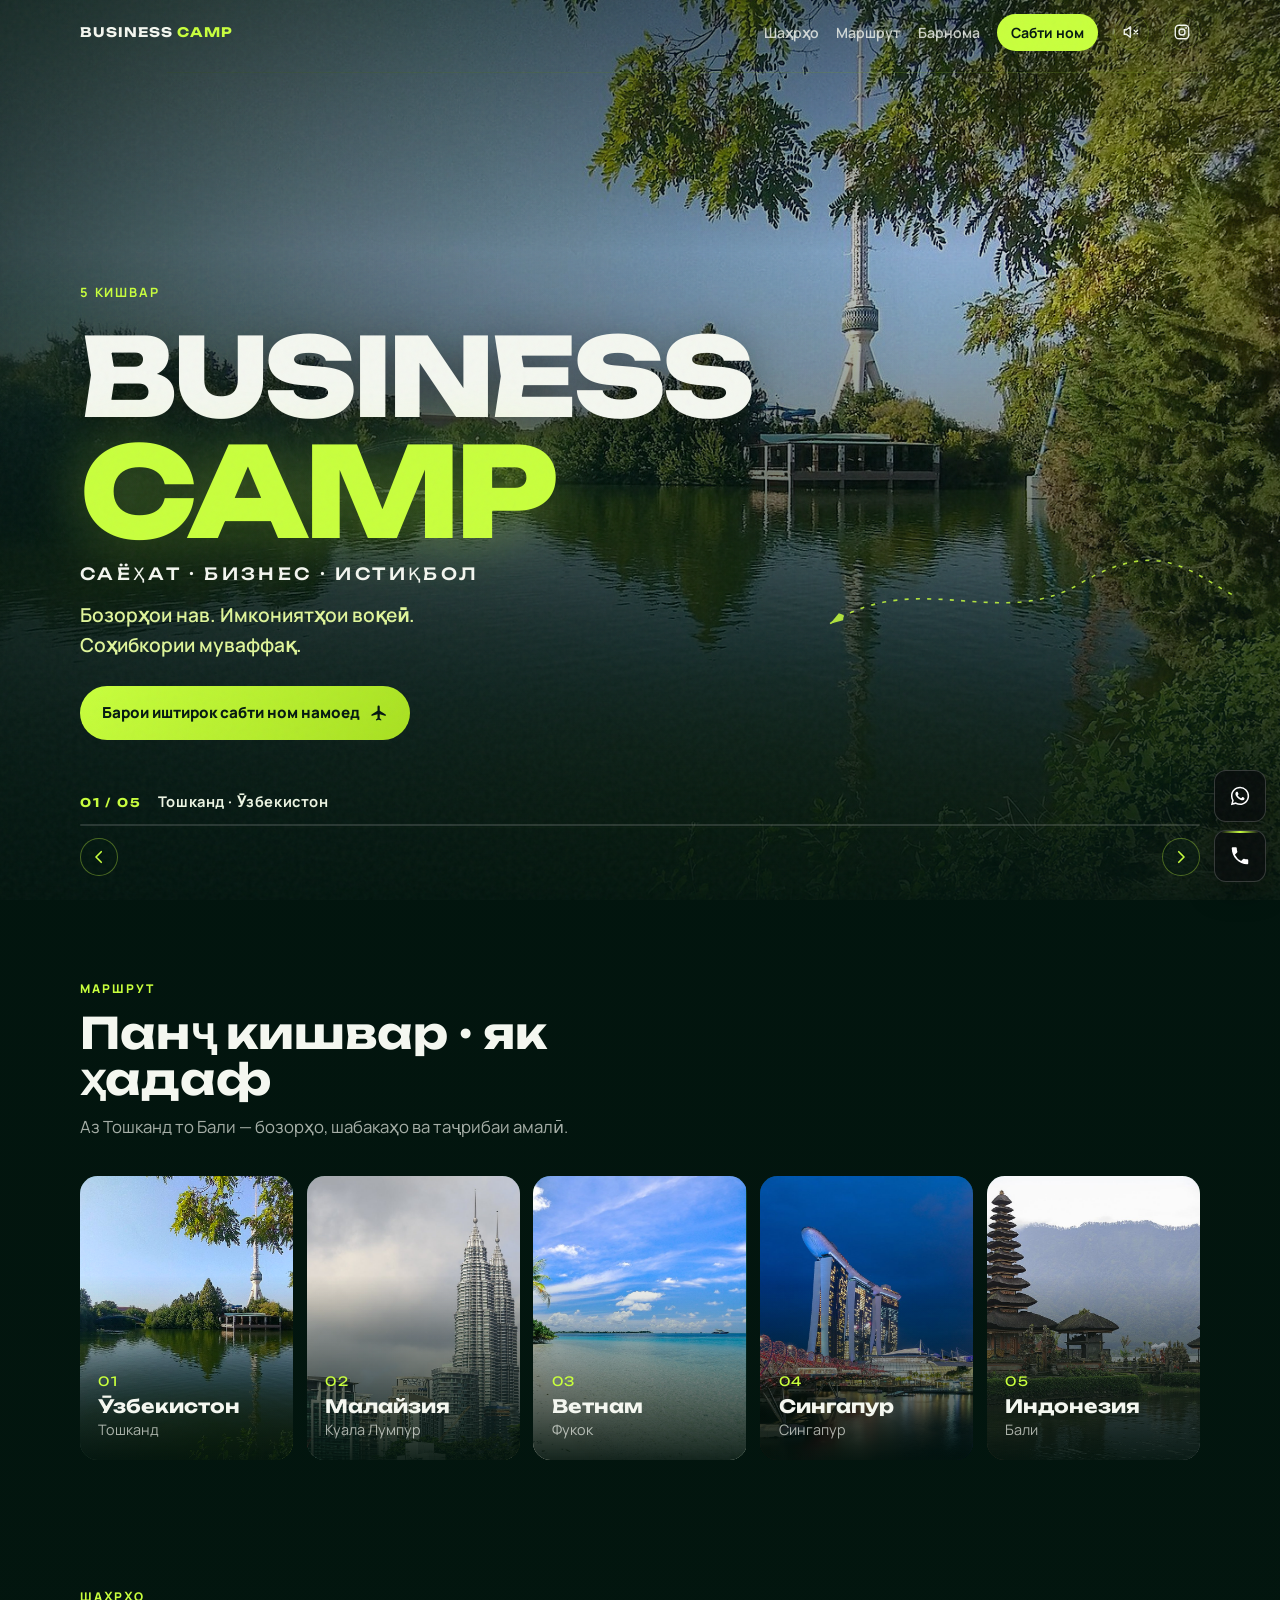
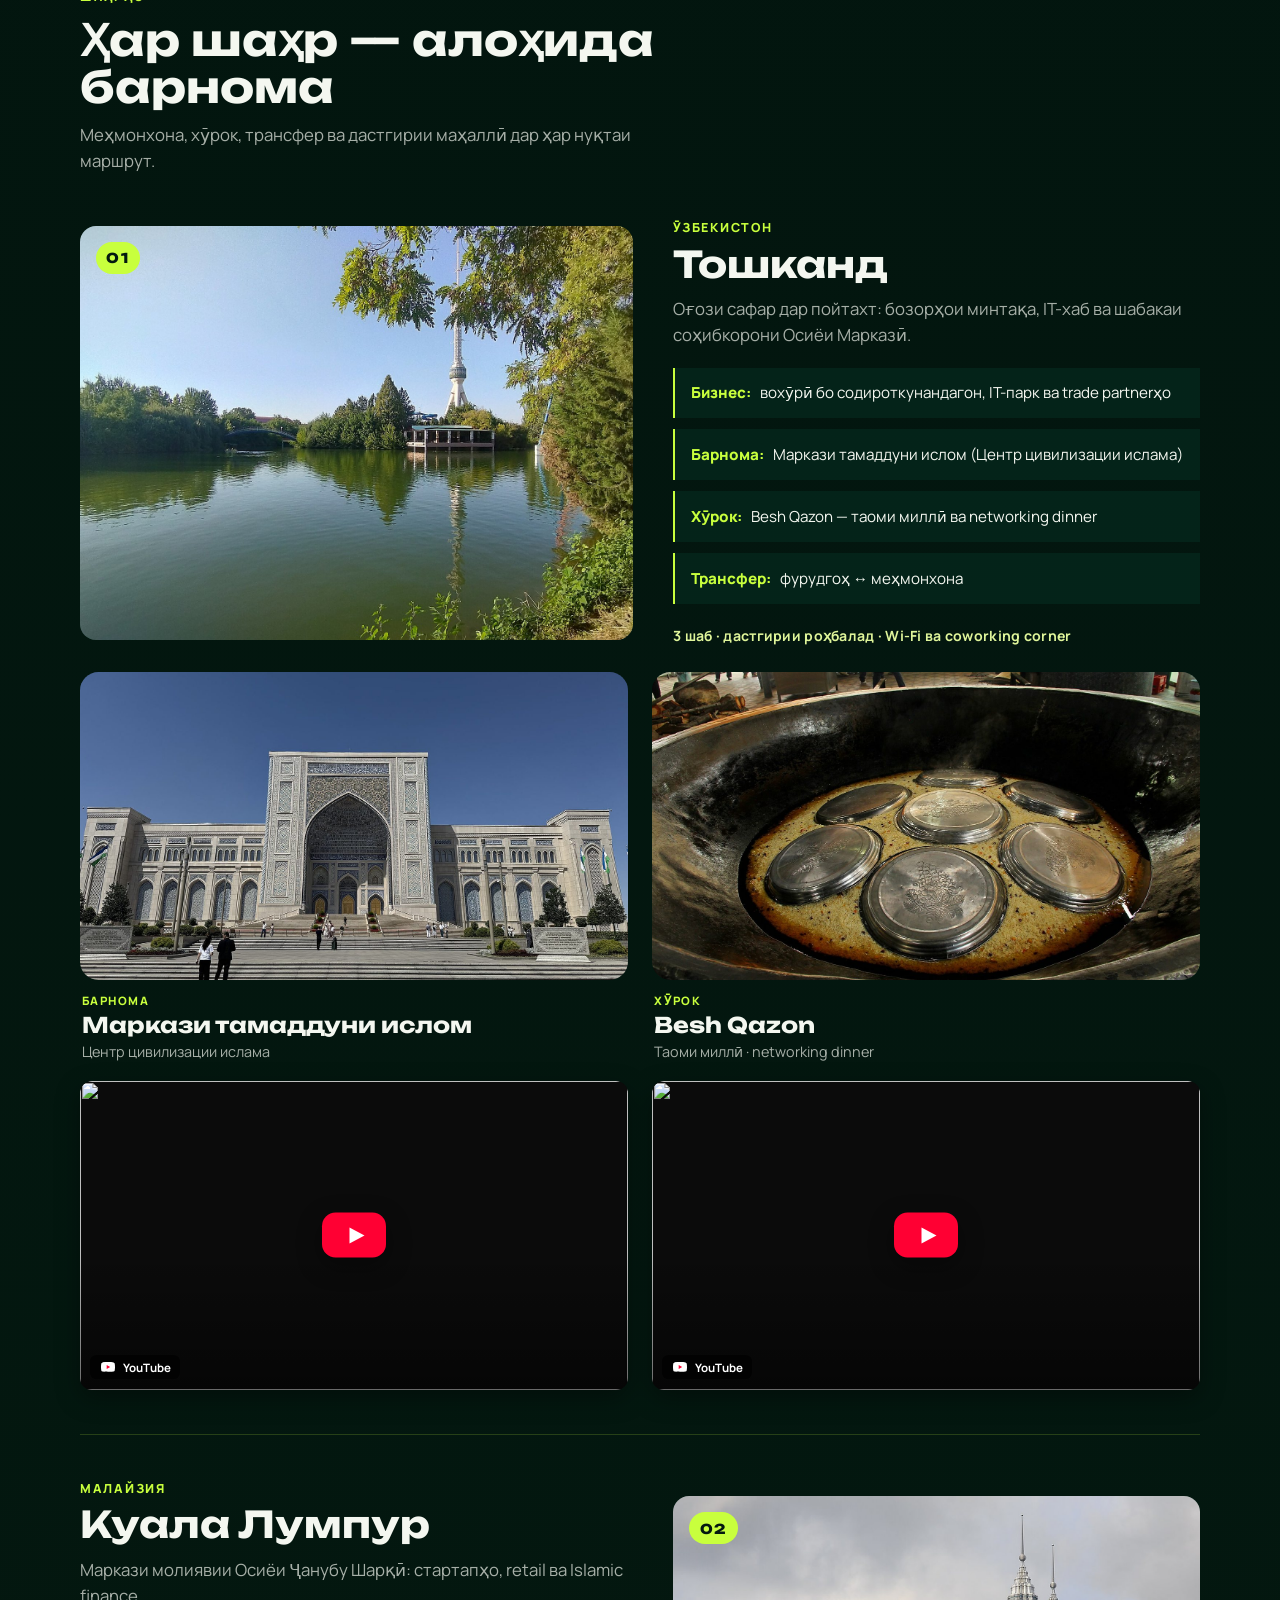
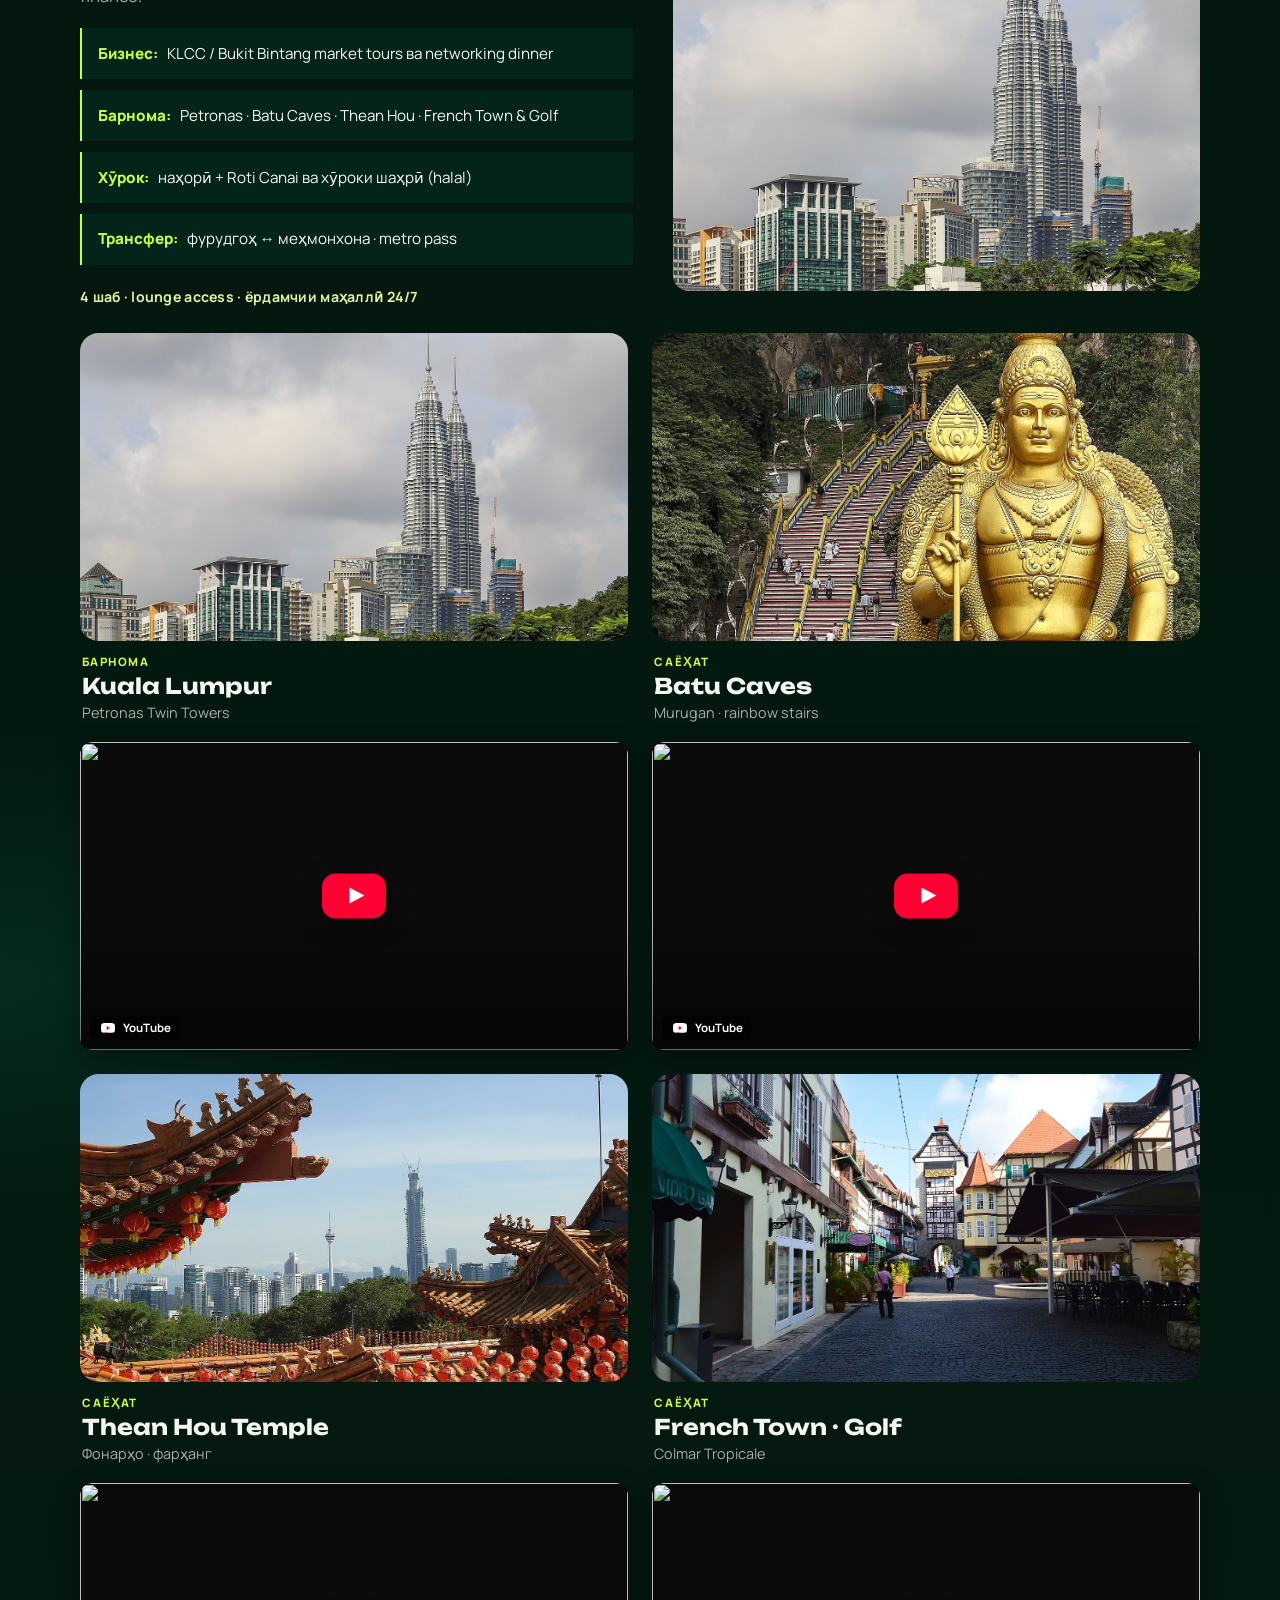
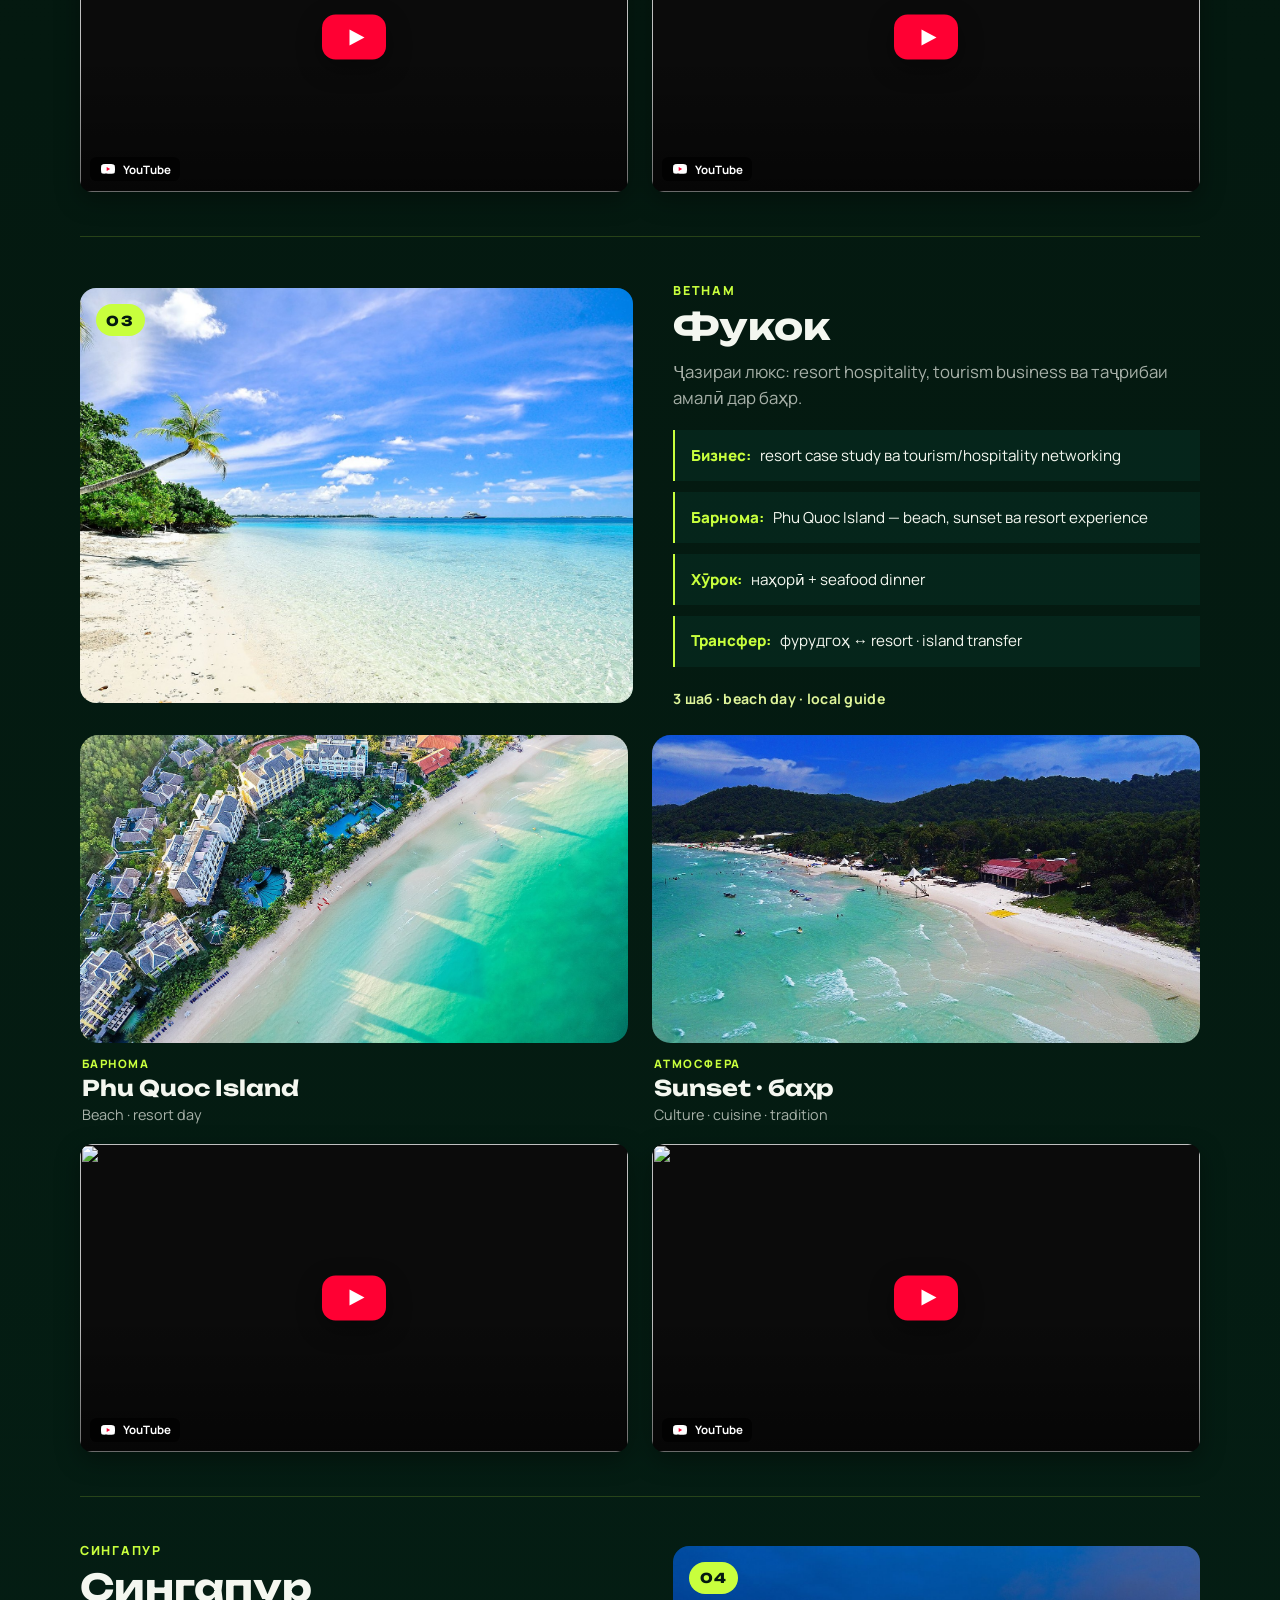
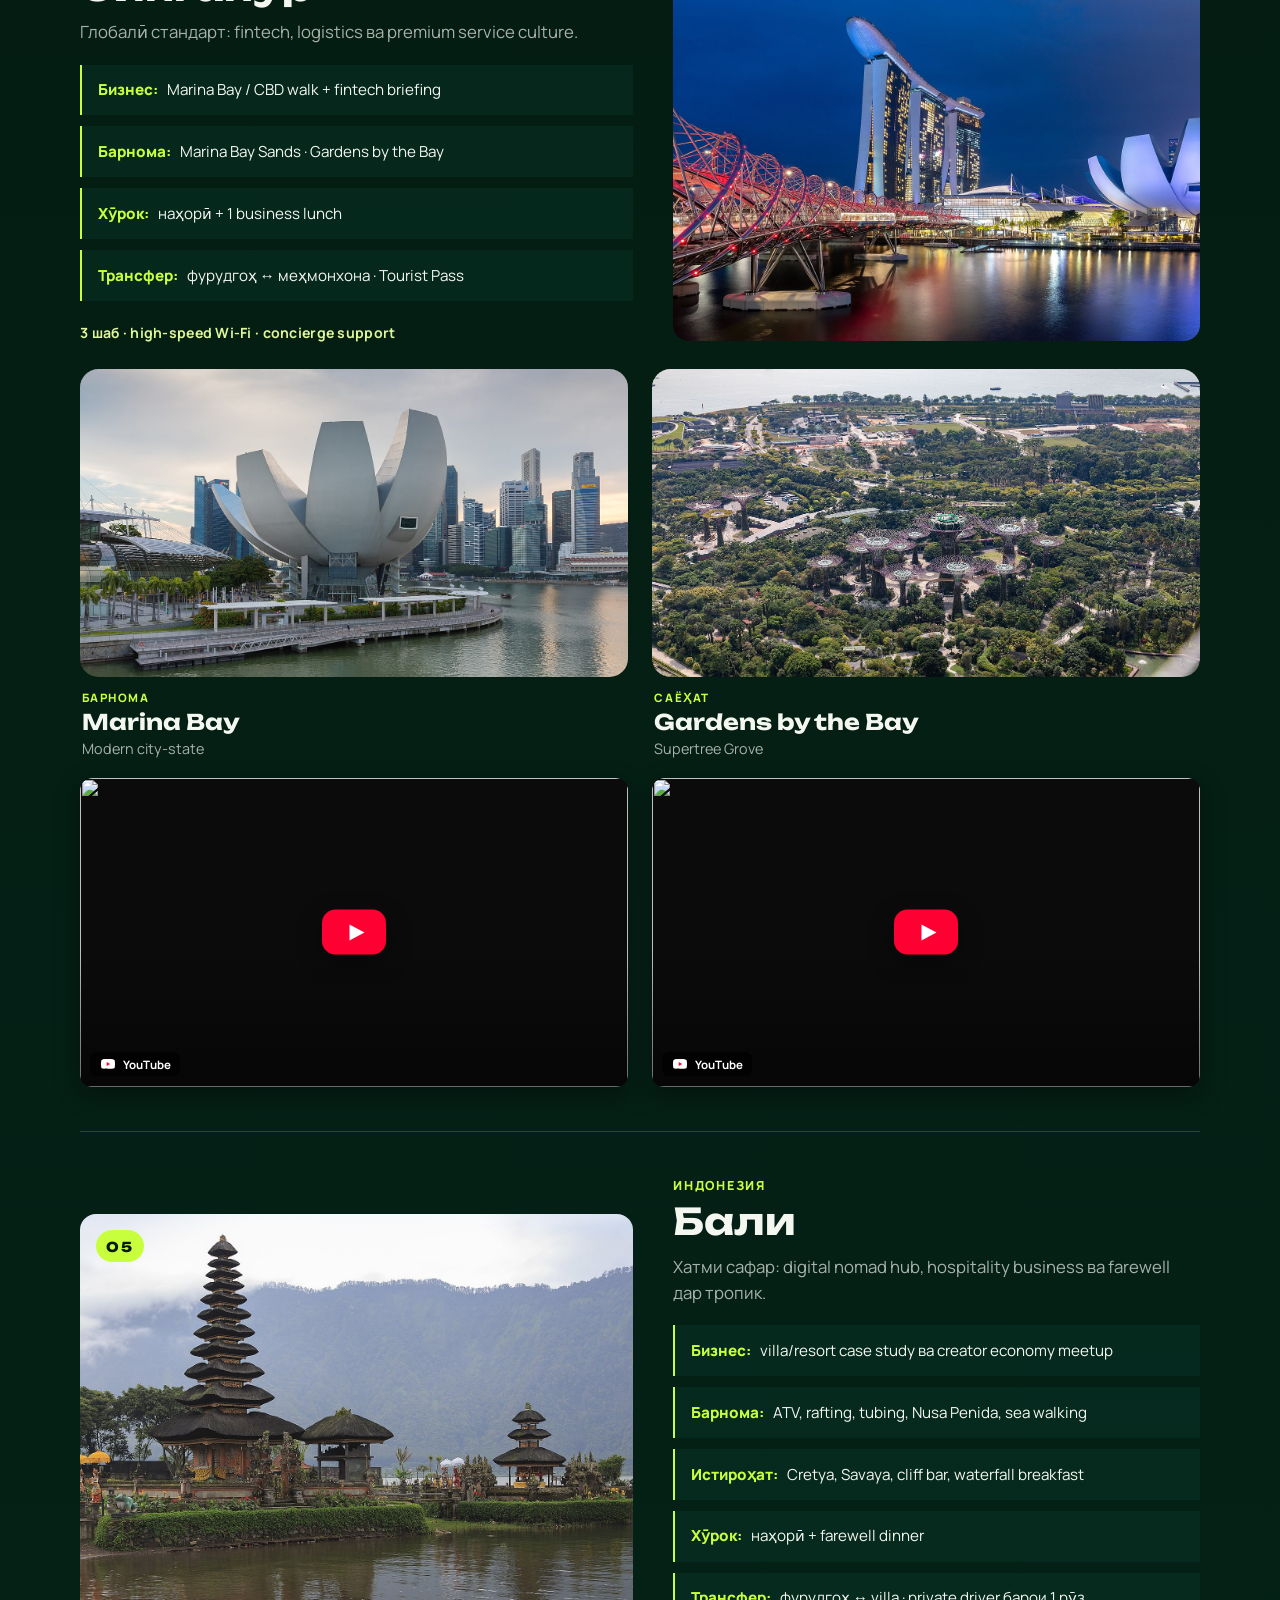
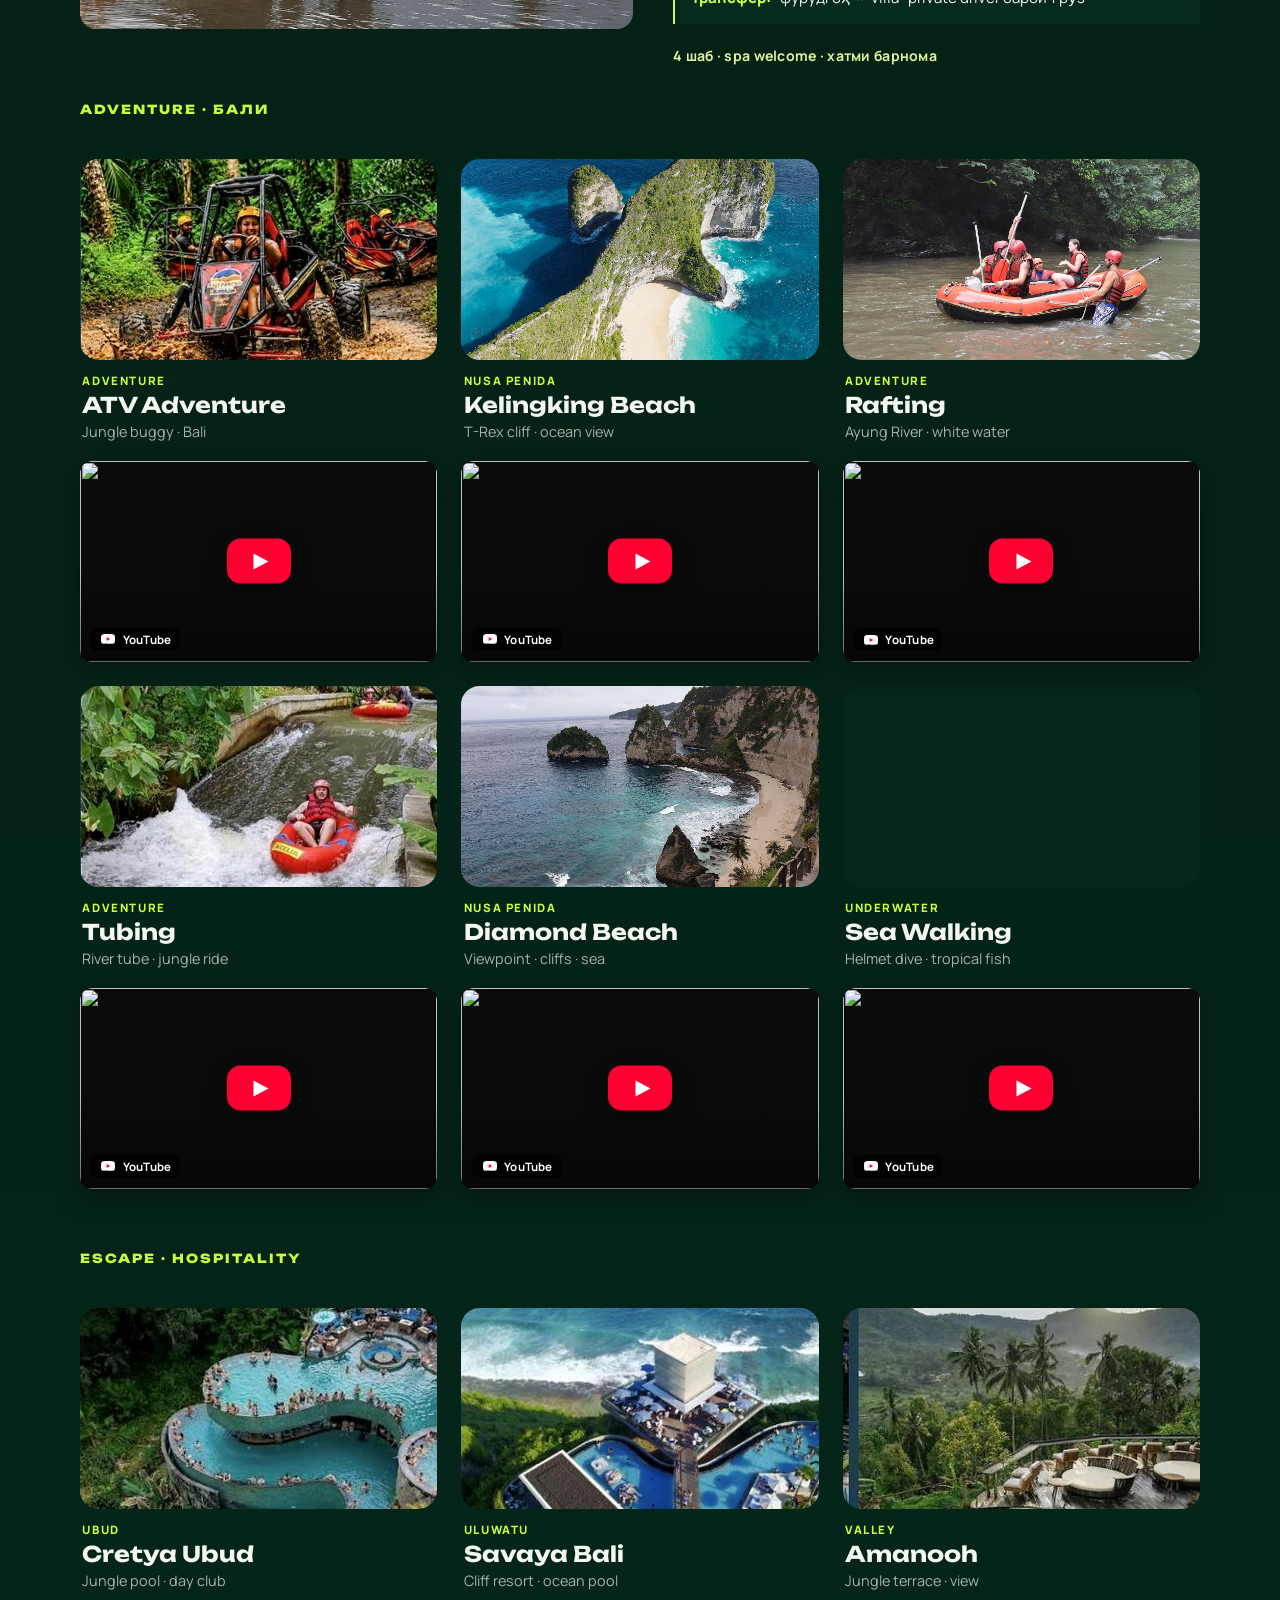
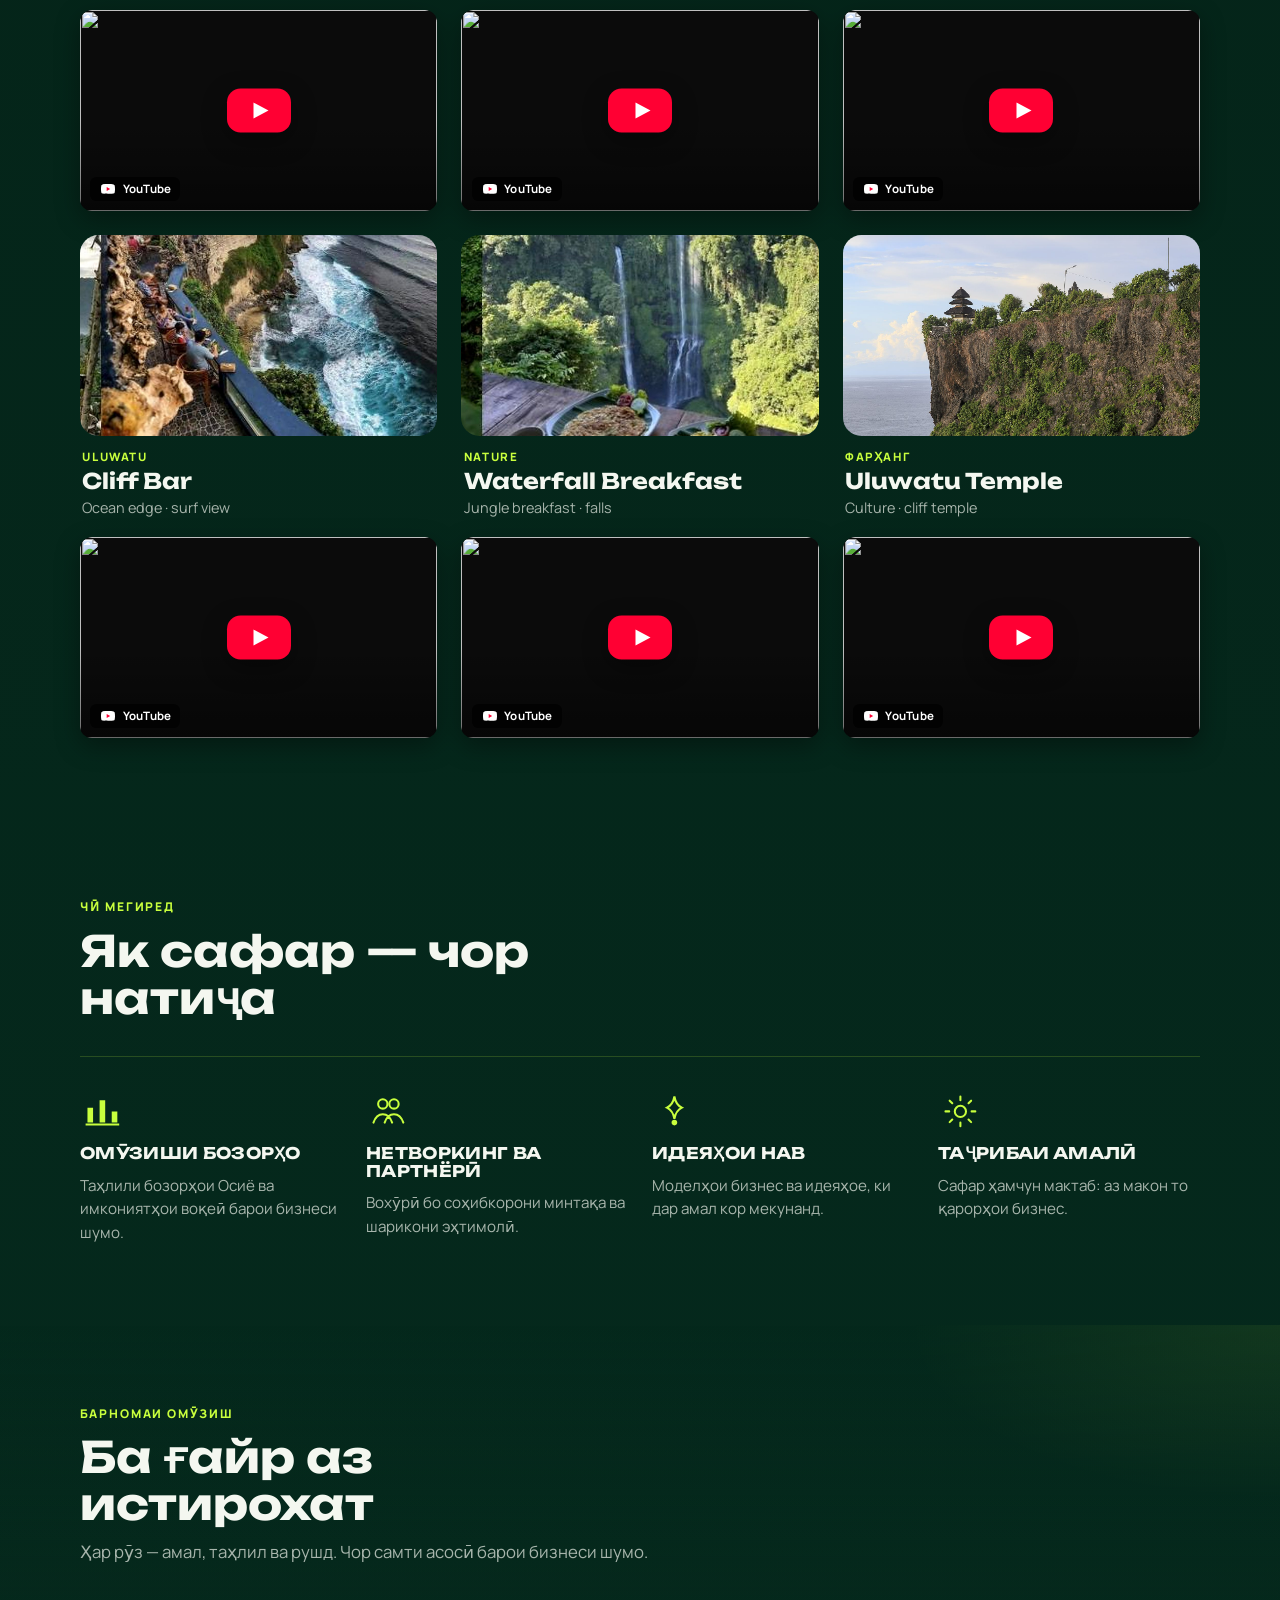
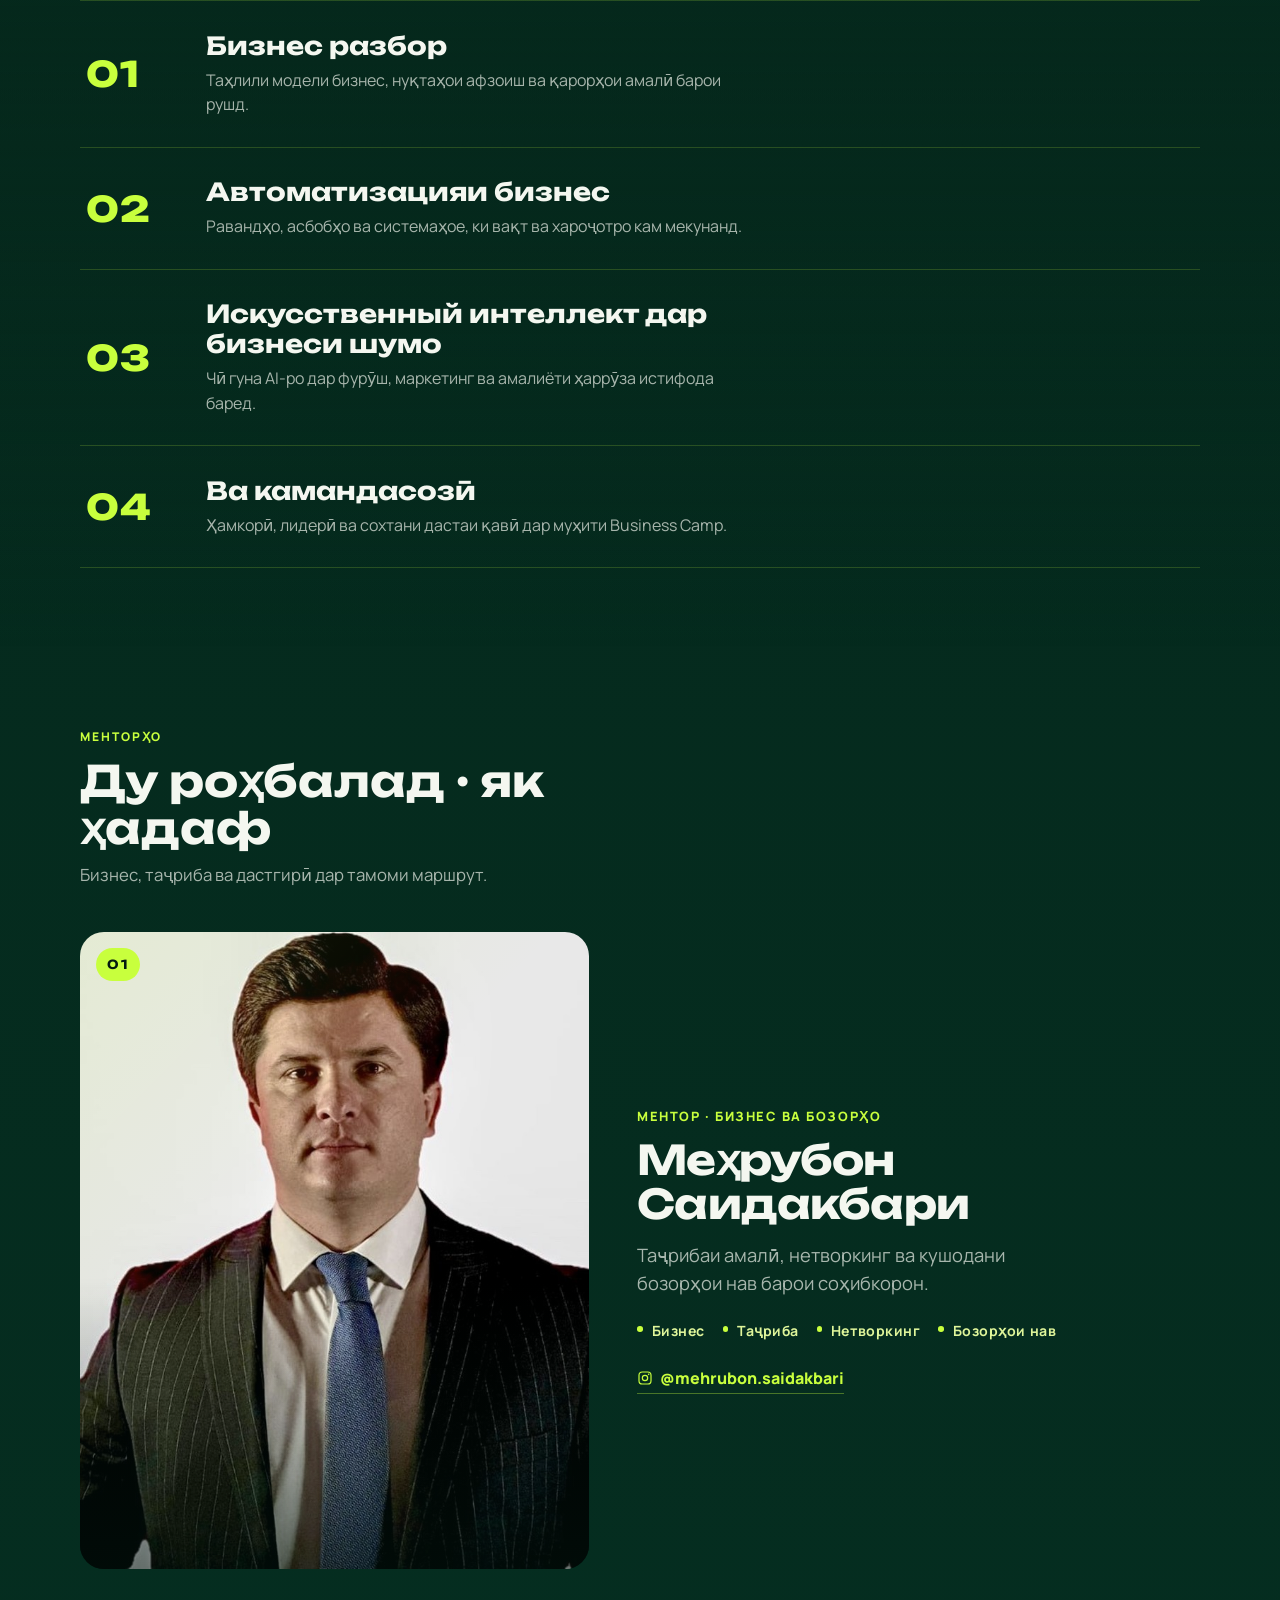
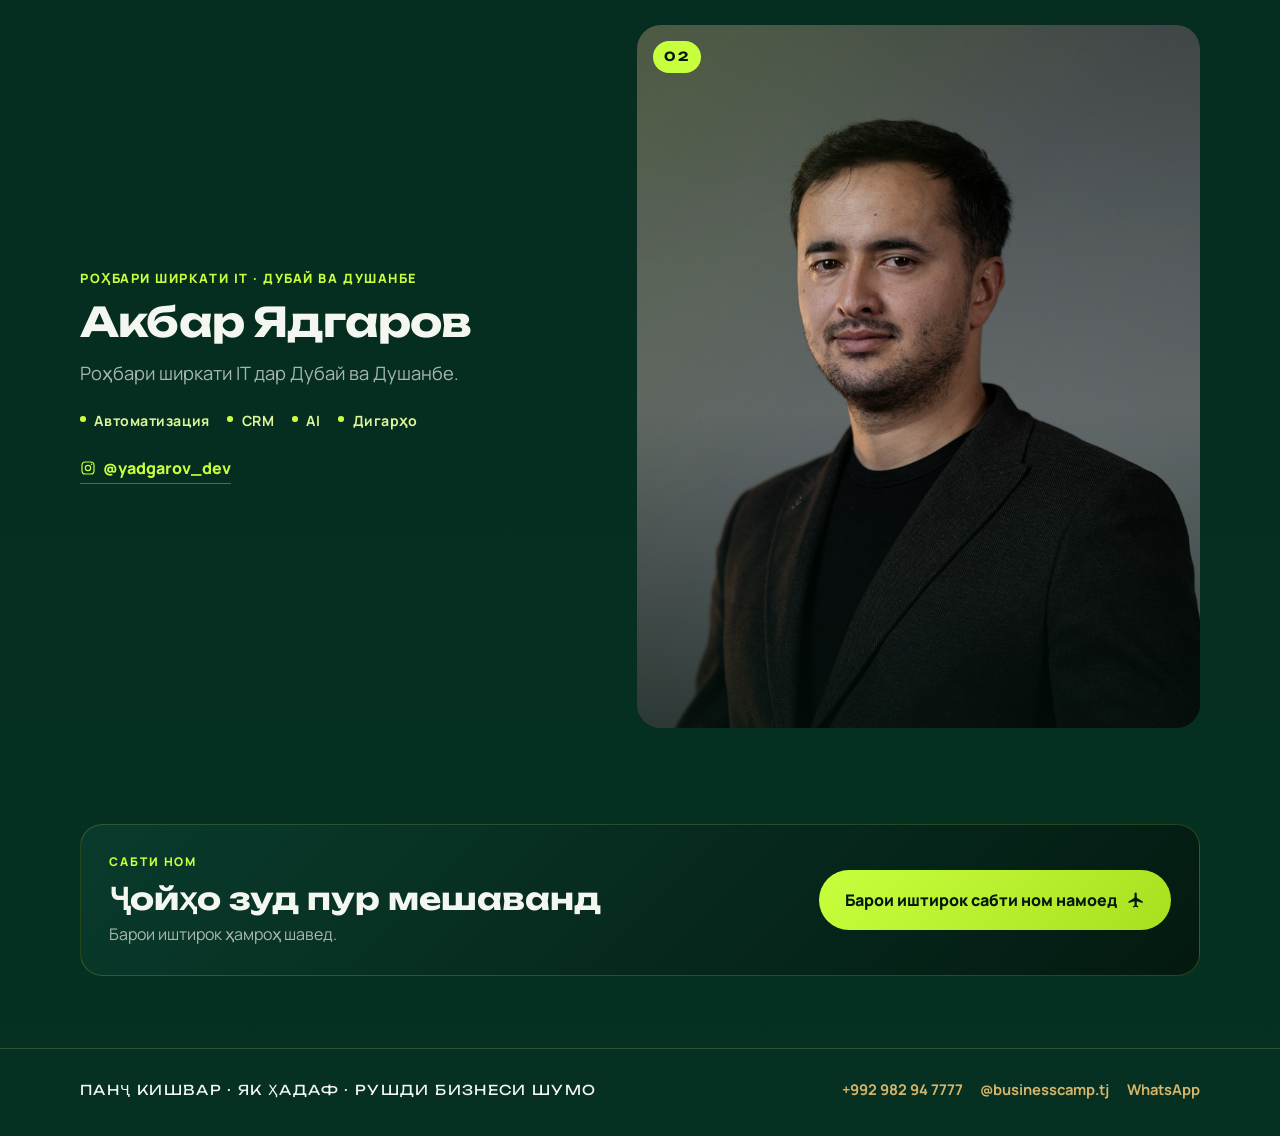
==== commit 19791fe2: "Add animated floating WhatsApp and phone contact buttons Fixed corner FAB stack with lime accent lin" ====
--- a/docs/index.html
+++ b/docs/index.html
@@ -1,332 +1,890 @@
 <!DOCTYPE html>
-<html lang="ru">
+<html lang="tg">
 <head>
-  <meta charset="utf-8">
-  <meta name="viewport" content="width=device-width, initial-scale=1">
-  <title>КП — WebDushanbe × InnovaAuto · iOS &amp; Android</title>
-  <meta name="description" content="Коммерческое предложение IT-компании WebDushanbe на разработку мобильного приложения InnovaAuto для iOS и Android. Бюджет 90 000 с., срок 1,5 месяца.">
-  <link rel="preconnect" href="https://fonts.googleapis.com">
-  <link rel="preconnect" href="https://fonts.gstatic.com" crossorigin>
-  <link href="https://fonts.googleapis.com/css2?family=Manrope:wght@400;500;600;700;800&family=Source+Serif+4:opsz,wght@8..60,500;8..60,600;8..60,700&display=swap" rel="stylesheet">
-  <link rel="stylesheet" href="css/style.css">
+  <meta charset="UTF-8" />
+  <meta name="viewport" content="width=device-width, initial-scale=1.0" />
+  <meta name="description" content="Business Camp — саёҳат, бизнес ва истиқбол. 5 кишвар." />
+  <meta name="theme-color" content="#041910" />
+  <title>Business Camp — Саёҳат · Бизнес · Истиқбол</title>
+  <link rel="preconnect" href="https://fonts.googleapis.com" />
+  <link rel="preconnect" href="https://fonts.gstatic.com" crossorigin />
+  <link href="https://fonts.googleapis.com/css2?family=Manrope:wght@400;500;600;700;800&family=Unbounded:wght@500;700;800&display=swap" rel="stylesheet" />
+  <link rel="stylesheet" href="css/style.css?v=fab1" />
+  <link rel="icon" href="data:image/svg+xml,%3Csvg xmlns='http://www.w3.org/2000/svg' viewBox='0 0 64 64'%3E%3Crect width='64' height='64' rx='14' fill='%23041910'/%3E%3Ctext x='32' y='42' text-anchor='middle' font-size='26' font-family='Arial' font-weight='700' fill='%23c8ff3d'%3EBC%3C/text%3E%3C/svg%3E" />
+  <noscript><style>.reveal{opacity:1!important;transform:none!important}</style></noscript>
 </head>
 <body>
-  <div class="sheet">
-    <header class="cover">
-      <div class="cover-top">
-        <div class="brand">
-          <span class="brand-mark" aria-hidden="true">WD</span>
-          <div>
-            <p class="brand-name">WebDushanbe</p>
-            <p class="brand-url">IT-компания · webdushanbe.tj</p>
-          </div>
-        </div>
-        <div class="doc-meta">
-          <p class="doc-label">Коммерческое предложение</p>
-          <p class="doc-date">28 сентября 2026</p>
-          <p class="doc-for">для InnovaAuto</p>
-        </div>
-      </div>
-      <h1>Мобильное приложение<br><span>iOS &amp; Android</span></h1>
-      <p class="cover-lead">КП от IT-компании <strong>WebDushanbe</strong> на разработку приложения для маркетплейса <strong>InnovaAuto</strong> — с сохранением логики сайта и удобством для ежедневного использования.</p>
-      <div class="cover-stats">
-        <div>
-          <span class="stat-label">Бюджет</span>
-          <strong>90 000 с.</strong>
-        </div>
-        <div>
-          <span class="stat-label">Срок</span>
-          <strong>1,5 месяца</strong>
-        </div>
-        <div>
-          <span class="stat-label">Платформы</span>
-          <strong>iOS + Android</strong>
-        </div>
-        <div>
-          <span class="stat-label">Подход</span>
-          <strong>MVP · Flutter</strong>
-        </div>
-      </div>
-    </header>
-
-    <main>
-      <section>
-        <h2>1. Стороны</h2>
-        <div class="grid-2">
-          <div class="block parties-block">
-            <p class="party-role">Заказчик</p>
-            <h3>InnovaAuto</h3>
-            <ul>
-              <li>Маркетплейс автомобилей Таджикистана</li>
-              <li><a href="https://inovaauto.com" target="_blank" rel="noopener">inovaauto.com</a></li>
-              <li><a href="mailto:innovaautoofficial@gmail.com">innovaautoofficial@gmail.com</a></li>
-            </ul>
-          </div>
-          <div class="block parties-block parties-block--exec">
-            <p class="party-role">Исполнитель</p>
-            <h3>WebDushanbe</h3>
-            <ul>
-              <li>IT-компания · веб и мобильная разработка</li>
-              <li><a href="https://webdushanbe.tj" target="_blank" rel="noopener">webdushanbe.tj</a></li>
-              <li><a href="mailto:hello@webdushanbe.tj">hello@webdushanbe.tj</a></li>
-              <li><a href="tel:+992987551165">+992 987 55 11 65</a></li>
-              <li>г. Душанбе, ул. Кутби Киром 1, 3 этаж</li>
-            </ul>
-          </div>
-        </div>
-      </section>
-
-      <section>
-        <h2>2. О проекте</h2>
-        <p><strong>InnovaAuto</strong> — автомобильный маркетплейс Таджикистана: покупка, продажа и поиск авто с фильтрами по марке, модели, цене, году, городу и типу кузова. Сейчас сервис работает как веб-платформа (<a href="https://inovaauto.com" target="_blank" rel="noopener">inovaauto.com</a>).</p>
-        <p>Мобильное приложение даст пользователям быстрый доступ к каталогу, избранному, уведомлениям и размещению объявлений без браузера — в формате App Store и Google Play. Разработку ведёт IT-компания <strong>WebDushanbe</strong>.</p>
-      </section>
-
-      <section>
-        <h2>3. Цель</h2>
-        <ul class="check">
-          <li>Выпустить рабочее приложение для iOS и Android за <strong>1,5 месяца</strong>.</li>
-          <li>Покрыть ключевые сценарии сайта: поиск, просмотр, избранное, кабинет, размещение объявления.</li>
-          <li>Подключить существующий backend сайта (API), без полной перестройки сервера.</li>
-          <li>Подготовить сборки к публикации в App Store и Google Play.</li>
+  <div class="noise" aria-hidden="true"></div>
+
+  <header class="topbar" id="topbar">
+    <div class="topbar__inner">
+      <a class="topbar__brand" href="#hero">BUSINESS <span>CAMP</span></a>
+      <nav class="topbar__nav">
+        <a href="#cities">Шаҳрҳо</a>
+        <a href="#route">Маршрут</a>
+        <a href="#program">Барнома</a>
+        <a href="https://wa.me/992982947777?text=%D0%A1%D0%B0%D0%BB%D0%BE%D0%BC%21%20%D0%9C%D0%B0%D0%BD%20%D0%B0%D0%B7%20%D0%B2%D0%B5%D0%B1-%D1%81%D0%B0%D0%B9%D1%82%D0%B8%20Business%20Camp%20%28businesscamp.tj%29%20%D0%BD%D0%B0%D0%B2%D0%B8%D1%88%D1%82%D0%B0%D0%BC.%20%D0%9C%D0%B5%D1%85%D0%BE%D2%B3%D0%B0%D0%BC%20%D0%B4%D0%B0%D1%80%20%D0%B1%D0%BE%D1%80%D0%B0%D0%B8%20Business%20Camp%20%D0%BC%D0%B0%D1%8A%D0%BB%D1%83%D0%BC%D0%BE%D1%82%20%D0%B3%D0%B8%D1%80%D0%B0%D0%BC." class="topbar__cta" target="_blank" rel="noopener noreferrer">Сабти ном</a>
+      </nav>
+      <div class="topbar__music-wrap">
+        <button type="button" class="topbar__music" id="musicToggle" aria-label="Овозро шунавед" aria-pressed="false" title="Овозро шунавед">
+          <svg class="topbar__music-on" width="18" height="18" viewBox="0 0 24 24" fill="none" aria-hidden="true">
+            <path d="M11 5L6 9H3v6h3l5 4V5z" stroke="currentColor" stroke-width="1.8" stroke-linejoin="round"/>
+            <path d="M15.5 8.5a5 5 0 0 1 0 7M18 6a8.5 8.5 0 0 1 0 12" stroke="currentColor" stroke-width="1.8" stroke-linecap="round"/>
+          </svg>
+          <svg class="topbar__music-off" width="18" height="18" viewBox="0 0 24 24" fill="none" aria-hidden="true">
+            <path d="M11 5L6 9H3v6h3l5 4V5z" stroke="currentColor" stroke-width="1.8" stroke-linejoin="round"/>
+            <path d="M16 9.5l5 5M21 9.5l-5 5" stroke="currentColor" stroke-width="1.8" stroke-linecap="round"/>
+          </svg>
+        </button>
+        <span class="topbar__music-hint" id="musicHint" aria-hidden="true">Овозро шунавед</span>
+      </div>
+      <a class="topbar__ig" href="https://www.instagram.com/businesscamp.tj" target="_blank" rel="noopener noreferrer" aria-label="Instagram">
+        <svg width="18" height="18" viewBox="0 0 24 24" fill="none" aria-hidden="true">
+          <rect x="3" y="3" width="18" height="18" rx="5" stroke="currentColor" stroke-width="1.8"/>
+          <circle cx="12" cy="12" r="4" stroke="currentColor" stroke-width="1.8"/>
+          <circle cx="17.5" cy="6.5" r="1.2" fill="currentColor"/>
+        </svg>
+      </a>
+    </div>
+  </header>
+
+  <audio id="bgMusic" src="assets/audio/bg-music.mp3" loop preload="metadata" playsinline></audio>
+
+  <main>
+    <section class="hero" id="hero" aria-roledescription="carousel" aria-label="Слайдери шаҳрҳо">
+      <div class="hero__slider" id="heroSlider">
+        <div class="hero__slide is-active" data-city="Тошканд" data-country="Ӯзбекистон" style="background-image:url('assets/cities/tashkent.jpg')">
+          <img src="assets/cities/tashkent.jpg" alt="Тошканд" width="1600" height="1067" decoding="async" fetchpriority="high" />
+        </div>
+        <div class="hero__slide" data-city="Куала Лумпур" data-country="Малайзия" style="background-image:url('assets/cities/kualalumpur.jpg')">
+          <img src="assets/cities/kualalumpur.jpg" alt="Куала Лумпур" width="1600" height="1067" decoding="async" loading="lazy" />
+        </div>
+        <div class="hero__slide" data-city="Фукок" data-country="Ветнам" style="background-image:url('assets/cities/phuquoc.jpg')">
+          <img src="assets/cities/phuquoc.jpg" alt="Фукок" width="1600" height="1067" decoding="async" loading="lazy" />
+        </div>
+        <div class="hero__slide" data-city="Сингапур" data-country="Сингапур" style="background-image:url('assets/cities/singapore.jpg')">
+          <img src="assets/cities/singapore.jpg" alt="Сингапур" width="1600" height="1067" decoding="async" loading="lazy" />
+        </div>
+        <div class="hero__slide" data-city="Бали" data-country="Индонезия" style="background-image:url('assets/cities/bali.jpg')">
+          <img src="assets/cities/bali.jpg" alt="Бали" width="1600" height="1067" decoding="async" loading="lazy" />
+        </div>
+      </div>
+      <div class="hero__frame" aria-hidden="true"></div>
+      <div class="hero__veil"></div>
+
+      <div class="hero__content">
+        <p class="hero__meta reveal">5 кишвар</p>
+        <h1 class="hero__brand">
+          <span class="reveal">BUSINESS</span>
+          <span class="hero__camp reveal delay-1">CAMP</span>
+        </h1>
+        <p class="hero__tagline reveal delay-2">САЁҲАТ · БИЗНЕС · ИСТИҚБОЛ</p>
+        <p class="hero__lead reveal delay-3">Бозорҳои нав. Имкониятҳои воқеӣ. Соҳибкории муваффақ.</p>
+        <div class="hero__actions reveal delay-4">
+          <a class="btn btn--primary btn--glow" href="https://wa.me/992982947777?text=%D0%A1%D0%B0%D0%BB%D0%BE%D0%BC%21%20%D0%9C%D0%B0%D0%BD%20%D0%B0%D0%B7%20%D0%B2%D0%B5%D0%B1-%D1%81%D0%B0%D0%B9%D1%82%D0%B8%20Business%20Camp%20%28businesscamp.tj%29%20%D0%BD%D0%B0%D0%B2%D0%B8%D1%88%D1%82%D0%B0%D0%BC.%20%D0%9C%D0%B5%D1%85%D0%BE%D2%B3%D0%B0%D0%BC%20%D0%B4%D0%B0%D1%80%20%D0%B1%D0%BE%D1%80%D0%B0%D0%B8%20Business%20Camp%20%D0%BC%D0%B0%D1%8A%D0%BB%D1%83%D0%BC%D0%BE%D1%82%20%D0%B3%D0%B8%D1%80%D0%B0%D0%BC." target="_blank" rel="noopener noreferrer">
+            Барои иштирок сабти ном намоед
+            <svg class="btn__plane" width="18" height="18" viewBox="0 0 24 24" fill="currentColor" aria-hidden="true">
+              <path d="M21 16v-2l-8-5V3.5a1.5 1.5 0 0 0-3 0V9l-8 5v2l8-2.5V19l-2 1.5V22l3.5-1 3.5 1v-1.5L13 19v-5.5l8 2.5z"/>
+            </svg>
+          </a>
+        </div>
+      </div>
+
+      <div class="hero__slider-ui">
+        <div class="hero__city-label" id="heroCityLabel">
+          <span class="hero__city-num" id="heroCityNum">01 / 05</span>
+          <span class="hero__city-name" id="heroCityName">Тошканд · Ӯзбекистон</span>
+        </div>
+        <div class="hero__progress" aria-hidden="true"><i id="heroProgress"></i></div>
+        <div class="hero__controls">
+          <button type="button" class="hero__nav" id="heroPrev" aria-label="Қаблӣ">
+            <svg width="18" height="18" viewBox="0 0 24 24" fill="none"><path d="M15 5l-7 7 7 7" stroke="currentColor" stroke-width="2.2" stroke-linecap="round" stroke-linejoin="round"/></svg>
+          </button>
+          <div class="hero__dots" id="heroDots" role="tablist" aria-label="Шаҳрҳо"></div>
+          <button type="button" class="hero__nav" id="heroNext" aria-label="Баъдӣ">
+            <svg width="18" height="18" viewBox="0 0 24 24" fill="none"><path d="M9 5l7 7-7 7" stroke="currentColor" stroke-width="2.2" stroke-linecap="round" stroke-linejoin="round"/></svg>
+          </button>
+        </div>
+      </div>
+
+      <svg class="hero__flight" viewBox="0 0 520 120" fill="none" aria-hidden="true">
+        <path class="hero__path" d="M10 90 C 120 20, 220 100, 320 40 S 460 30, 510 55" stroke="currentColor" stroke-width="2" stroke-dasharray="5 9"/>
+        <g class="hero__plane">
+          <path d="M0 0 L16 -5 L20 0 L16 5 Z" fill="currentColor"/>
+        </g>
+      </svg>
+    </section>
+
+    <section class="section route" id="route">
+      <div class="container">
+        <div class="section__head reveal">
+          <p class="eyebrow">Маршрут</p>
+          <h2>Панҷ кишвар · як ҳадаф</h2>
+          <p class="section__desc">Аз Тошканд то Бали — бозорҳо, шабакаҳо ва таҷрибаи амалӣ.</p>
+        </div>
+      </div>
+      <div class="route__track">
+        <a class="route__card reveal" href="#city-tashkent" style="--photo:url('assets/cities/tashkent.jpg')" data-parallax>
+          <img src="assets/cities/tashkent.jpg" alt="Тошканд, Ӯзбекистон" width="1152" height="864" decoding="async" />
+          <div class="route__info">
+            <span>01</span>
+            <h3>Ӯзбекистон</h3>
+            <p>Тошканд</p>
+          </div>
+        </a>
+        <a class="route__card reveal delay-1" href="#city-kl" style="--photo:url('assets/cities/kualalumpur.jpg')" data-parallax>
+          <img src="assets/cities/kualalumpur.jpg" alt="Куала Лумпур" width="1152" height="864" decoding="async" />
+          <div class="route__info">
+            <span>02</span>
+            <h3>Малайзия</h3>
+            <p>Куала Лумпур</p>
+          </div>
+        </a>
+        <a class="route__card reveal delay-2" href="#city-phuquoc" style="--photo:url('assets/cities/phuquoc.jpg')" data-parallax>
+          <img src="assets/cities/phuquoc.jpg" alt="Фукок" width="1600" height="1063" decoding="async" />
+          <div class="route__info">
+            <span>03</span>
+            <h3>Ветнам</h3>
+            <p>Фукок</p>
+          </div>
+        </a>
+        <a class="route__card reveal delay-3" href="#city-singapore" style="--photo:url('assets/cities/singapore.jpg')" data-parallax>
+          <img src="assets/cities/singapore.jpg" alt="Сингапур" width="1400" height="1080" decoding="async" />
+          <div class="route__info">
+            <span>04</span>
+            <h3>Сингапур</h3>
+            <p>Сингапур</p>
+          </div>
+        </a>
+        <a class="route__card reveal delay-4" href="#city-bali" style="--photo:url('assets/cities/bali.jpg')" data-parallax>
+          <img src="assets/cities/bali.jpg" alt="Бали" width="1600" height="1067" decoding="async" />
+          <div class="route__info">
+            <span>05</span>
+            <h3>Индонезия</h3>
+            <p>Бали</p>
+          </div>
+        </a>
+      </div>
+    </section>
+
+    <section class="section cities" id="cities">
+      <div class="container">
+        <div class="section__head reveal">
+          <p class="eyebrow">Шаҳрҳо</p>
+          <h2>Ҳар шаҳр — алоҳида барнома</h2>
+          <p class="section__desc">Меҳмонхона, хӯрок, трансфер ва дастгирии маҳаллӣ дар ҳар нуқтаи маршрут.</p>
+        </div>
+
+        <article class="city reveal" id="city-tashkent">
+          <div class="city__top">
+            <div class="city__media">
+              <img src="assets/cities/tashkent.jpg" alt="Тошканд" loading="lazy" />
+              <span class="city__num">01</span>
+            </div>
+            <div class="city__body">
+              <p class="city__country">Ӯзбекистон</p>
+              <h3>Тошканд</h3>
+              <p class="city__lead">Оғози сафар дар пойтахт: бозорҳои минтақа, IT-хаб ва шабакаи соҳибкорони Осиёи Марказӣ.</p>
+              <ul class="city__points">
+                <li><strong>Бизнес:</strong> вохӯрӣ бо содироткунандагон, IT-парк ва trade partnerҳо</li>
+                <li><strong>Барнома:</strong> Маркази тамаддуни ислом (Центр цивилизации ислама)</li>
+                <li><strong>Хӯрок:</strong> Besh Qazon — таоми миллӣ ва networking dinner</li>
+                <li><strong>Трансфер:</strong> фурудгоҳ ↔ меҳмонхона</li>
+              </ul>
+              <p class="city__stay">3 шаб · дастгирии роҳбалад · Wi-Fi ва coworking corner</p>
+            </div>
+          </div>
+          <div class="city__spots">
+            <figure class="city__spot reveal">
+              <img src="assets/tashkent/islamic-civilization-center.jpg" alt="Маркази тамаддуни ислом, Тошканд" width="1800" loading="lazy" decoding="async" />
+              <figcaption>
+                <span>Барнома</span>
+                <strong>Маркази тамаддуни ислом</strong>
+                <em>Центр цивилизации ислама</em>
+              </figcaption>
+              <div class="yt-lite" data-yt="5jtLTFZXVIg">
+                <button type="button" class="yt-lite__hit" aria-label="YouTube: Маркази тамаддуни ислом">
+                  <img src="https://i.ytimg.com/vi/5jtLTFZXVIg/maxresdefault.jpg" alt="" loading="lazy" width="1280" />
+                  <span class="yt-lite__play" aria-hidden="true"></span>
+                  <span class="yt-lite__badge" aria-hidden="true">
+                    <svg viewBox="0 0 24 24" width="18" height="14" aria-hidden="true"><path fill="#fff" d="M23.5 6.2a3 3 0 0 0-2.1-2.1C19.5 3.5 12 3.5 12 3.5s-7.5 0-9.4.6A3 3 0 0 0 .5 6.2 31.5 31.5 0 0 0 0 12a31.5 31.5 0 0 0 .5 5.8 3 3 0 0 0 2.1 2.1c1.9.6 9.4.6 9.4.6s7.5 0 9.4-.6a3 3 0 0 0 2.1-2.1A31.5 31.5 0 0 0 24 12a31.5 31.5 0 0 0-.5-5.8z"/><path fill="#ff0033" d="M9.75 15.5v-7l6 3.5-6 3.5z"/></svg>
+                    YouTube
+                  </span>
+                </button>
+              </div>
+            </figure>
+            <figure class="city__spot reveal">
+              <img src="assets/tashkent/besh-qazon.jpg" alt="Besh Qazon — палов дар қазонҳои калон" width="1800" loading="lazy" decoding="async" />
+              <figcaption>
+                <span>Хӯрок</span>
+                <strong>Besh Qazon</strong>
+                <em>Таоми миллӣ · networking dinner</em>
+              </figcaption>
+              <div class="yt-lite" data-yt="DEsexQTUaCM">
+                <button type="button" class="yt-lite__hit" aria-label="YouTube: Besh Qazon">
+                  <img src="https://i.ytimg.com/vi/DEsexQTUaCM/maxresdefault.jpg" alt="" loading="lazy" width="1280" />
+                  <span class="yt-lite__play" aria-hidden="true"></span>
+                  <span class="yt-lite__badge" aria-hidden="true">
+                    <svg viewBox="0 0 24 24" width="18" height="14" aria-hidden="true"><path fill="#fff" d="M23.5 6.2a3 3 0 0 0-2.1-2.1C19.5 3.5 12 3.5 12 3.5s-7.5 0-9.4.6A3 3 0 0 0 .5 6.2 31.5 31.5 0 0 0 0 12a31.5 31.5 0 0 0 .5 5.8 3 3 0 0 0 2.1 2.1c1.9.6 9.4.6 9.4.6s7.5 0 9.4-.6a3 3 0 0 0 2.1-2.1A31.5 31.5 0 0 0 24 12a31.5 31.5 0 0 0-.5-5.8z"/><path fill="#ff0033" d="M9.75 15.5v-7l6 3.5-6 3.5z"/></svg>
+                    YouTube
+                  </span>
+                </button>
+              </div>
+            </figure>
+          </div>
+        </article>
+
+        <article class="city city--flip reveal" id="city-kl">
+          <div class="city__top">
+            <div class="city__media">
+              <img src="assets/cities/kualalumpur.jpg" alt="Куала Лумпур" loading="lazy" />
+              <span class="city__num">02</span>
+            </div>
+            <div class="city__body">
+              <p class="city__country">Малайзия</p>
+              <h3>Куала Лумпур</h3>
+              <p class="city__lead">Маркази молиявии Осиёи Ҷанубу Шарқӣ: стартапҳо, retail ва Islamic finance.</p>
+              <ul class="city__points">
+                <li><strong>Бизнес:</strong> KLCC / Bukit Bintang market tours ва networking dinner</li>
+                <li><strong>Барнома:</strong> Petronas · Batu Caves · Thean Hou · French Town & Golf</li>
+                <li><strong>Хӯрок:</strong> наҳорӣ + Roti Canai ва хӯроки шаҳрӣ (halal)</li>
+                <li><strong>Трансфер:</strong> фурудгоҳ ↔ меҳмонхона · metro pass</li>
+              </ul>
+              <p class="city__stay">4 шаб · lounge access · ёрдамчии маҳаллӣ 24/7</p>
+            </div>
+          </div>
+          <div class="city__spots city__spots--4">
+            <figure class="city__spot reveal">
+              <img src="assets/kl/petronas.jpg" alt="Petronas Twin Towers, Куала Лумпур" width="1800" loading="lazy" decoding="async" />
+              <figcaption>
+                <span>Барнома</span>
+                <strong>Kuala Lumpur</strong>
+                <em>Petronas Twin Towers</em>
+              </figcaption>
+              <div class="yt-lite" data-yt="VlO3D2wUmcc">
+                <button type="button" class="yt-lite__hit" aria-label="YouTube: Petronas · KLCC">
+                  <img src="https://i.ytimg.com/vi/VlO3D2wUmcc/maxresdefault.jpg" alt="" loading="lazy" width="1280" />
+                  <span class="yt-lite__play" aria-hidden="true"></span>
+                  <span class="yt-lite__badge" aria-hidden="true">
+                    <svg viewBox="0 0 24 24" width="18" height="14" aria-hidden="true"><path fill="#fff" d="M23.5 6.2a3 3 0 0 0-2.1-2.1C19.5 3.5 12 3.5 12 3.5s-7.5 0-9.4.6A3 3 0 0 0 .5 6.2 31.5 31.5 0 0 0 0 12a31.5 31.5 0 0 0 .5 5.8 3 3 0 0 0 2.1 2.1c1.9.6 9.4.6 9.4.6s7.5 0 9.4-.6a3 3 0 0 0 2.1-2.1A31.5 31.5 0 0 0 24 12a31.5 31.5 0 0 0-.5-5.8z"/><path fill="#ff0033" d="M9.75 15.5v-7l6 3.5-6 3.5z"/></svg>
+                    YouTube
+                  </span>
+                </button>
+              </div>
+            </figure>
+            <figure class="city__spot reveal">
+              <img src="assets/kl/melaka.jpg" alt="Batu Caves, Малайзия" width="1800" loading="lazy" decoding="async" />
+              <figcaption>
+                <span>Саёҳат</span>
+                <strong>Batu Caves</strong>
+                <em>Murugan · rainbow stairs</em>
+              </figcaption>
+              <div class="yt-lite" data-yt="3ih51KAQGwQ">
+                <button type="button" class="yt-lite__hit" aria-label="YouTube: Batu Caves">
+                  <img src="https://i.ytimg.com/vi/3ih51KAQGwQ/maxresdefault.jpg" alt="" loading="lazy" width="1280" />
+                  <span class="yt-lite__play" aria-hidden="true"></span>
+                  <span class="yt-lite__badge" aria-hidden="true">
+                    <svg viewBox="0 0 24 24" width="18" height="14" aria-hidden="true"><path fill="#fff" d="M23.5 6.2a3 3 0 0 0-2.1-2.1C19.5 3.5 12 3.5 12 3.5s-7.5 0-9.4.6A3 3 0 0 0 .5 6.2 31.5 31.5 0 0 0 0 12a31.5 31.5 0 0 0 .5 5.8 3 3 0 0 0 2.1 2.1c1.9.6 9.4.6 9.4.6s7.5 0 9.4-.6a3 3 0 0 0 2.1-2.1A31.5 31.5 0 0 0 24 12a31.5 31.5 0 0 0-.5-5.8z"/><path fill="#ff0033" d="M9.75 15.5v-7l6 3.5-6 3.5z"/></svg>
+                    YouTube
+                  </span>
+                </button>
+              </div>
+            </figure>
+            <figure class="city__spot reveal">
+              <img src="assets/kl/genting.jpg" alt="Thean Hou Temple, Куала Лумпур" width="1800" loading="lazy" decoding="async" />
+              <figcaption>
+                <span>Саёҳат</span>
+                <strong>Thean Hou Temple</strong>
+                <em>Фонарҳо · фарҳанг</em>
+              </figcaption>
+              <div class="yt-lite" data-yt="V0aossK3554">
+                <button type="button" class="yt-lite__hit" aria-label="YouTube: Thean Hou Temple">
+                  <img src="https://i.ytimg.com/vi/V0aossK3554/maxresdefault.jpg" alt="" loading="lazy" width="1280" />
+                  <span class="yt-lite__play" aria-hidden="true"></span>
+                  <span class="yt-lite__badge" aria-hidden="true">
+                    <svg viewBox="0 0 24 24" width="18" height="14" aria-hidden="true"><path fill="#fff" d="M23.5 6.2a3 3 0 0 0-2.1-2.1C19.5 3.5 12 3.5 12 3.5s-7.5 0-9.4.6A3 3 0 0 0 .5 6.2 31.5 31.5 0 0 0 0 12a31.5 31.5 0 0 0 .5 5.8 3 3 0 0 0 2.1 2.1c1.9.6 9.4.6 9.4.6s7.5 0 9.4-.6a3 3 0 0 0 2.1-2.1A31.5 31.5 0 0 0 24 12a31.5 31.5 0 0 0-.5-5.8z"/><path fill="#ff0033" d="M9.75 15.5v-7l6 3.5-6 3.5z"/></svg>
+                    YouTube
+                  </span>
+                </button>
+              </div>
+            </figure>
+            <figure class="city__spot reveal">
+              <img src="assets/kl/french-town.jpg" alt="French Town, Bukit Tinggi" width="1800" loading="lazy" decoding="async" />
+              <figcaption>
+                <span>Саёҳат</span>
+                <strong>French Town · Golf</strong>
+                <em>Colmar Tropicale</em>
+              </figcaption>
+              <div class="yt-lite" data-yt="II7qJKADwEo">
+                <button type="button" class="yt-lite__hit" aria-label="YouTube: Colmar Tropicale">
+                  <img src="https://i.ytimg.com/vi/II7qJKADwEo/maxresdefault.jpg" alt="" loading="lazy" width="1280" />
+                  <span class="yt-lite__play" aria-hidden="true"></span>
+                  <span class="yt-lite__badge" aria-hidden="true">
+                    <svg viewBox="0 0 24 24" width="18" height="14" aria-hidden="true"><path fill="#fff" d="M23.5 6.2a3 3 0 0 0-2.1-2.1C19.5 3.5 12 3.5 12 3.5s-7.5 0-9.4.6A3 3 0 0 0 .5 6.2 31.5 31.5 0 0 0 0 12a31.5 31.5 0 0 0 .5 5.8 3 3 0 0 0 2.1 2.1c1.9.6 9.4.6 9.4.6s7.5 0 9.4-.6a3 3 0 0 0 2.1-2.1A31.5 31.5 0 0 0 24 12a31.5 31.5 0 0 0-.5-5.8z"/><path fill="#ff0033" d="M9.75 15.5v-7l6 3.5-6 3.5z"/></svg>
+                    YouTube
+                  </span>
+                </button>
+              </div>
+            </figure>
+          </div>
+        </article>
+
+        <article class="city reveal" id="city-phuquoc">
+          <div class="city__top">
+            <div class="city__media">
+              <img src="assets/cities/phuquoc.jpg" alt="Фукок" loading="lazy" />
+              <span class="city__num">03</span>
+            </div>
+            <div class="city__body">
+              <p class="city__country">Ветнам</p>
+              <h3>Фукок</h3>
+              <p class="city__lead">Ҷазираи люкс: resort hospitality, tourism business ва таҷрибаи амалӣ дар баҳр.</p>
+              <ul class="city__points">
+                <li><strong>Бизнес:</strong> resort case study ва tourism/hospitality networking</li>
+                <li><strong>Барнома:</strong> Phu Quoc Island — beach, sunset ва resort experience</li>
+                <li><strong>Хӯрок:</strong> наҳорӣ + seafood dinner</li>
+                <li><strong>Трансфер:</strong> фурудгоҳ ↔ resort · island transfer</li>
+              </ul>
+              <p class="city__stay">3 шаб · beach day · local guide</p>
+            </div>
+          </div>
+          <div class="city__spots">
+            <figure class="city__spot reveal">
+              <img src="assets/phuquoc/beach.jpg" alt="Phu Quoc Island beach" width="1800" loading="lazy" decoding="async" />
+              <figcaption>
+                <span>Барнома</span>
+                <strong>Phu Quoc Island</strong>
+                <em>Beach · resort day</em>
+              </figcaption>
+              <div class="yt-lite" data-yt="pk3lFxOx66Q">
+                <button type="button" class="yt-lite__hit" aria-label="YouTube: Phu Quoc Island">
+                  <img src="https://i.ytimg.com/vi/pk3lFxOx66Q/maxresdefault.jpg" alt="" loading="lazy" width="1280" />
+                  <span class="yt-lite__play" aria-hidden="true"></span>
+                  <span class="yt-lite__badge" aria-hidden="true">
+                    <svg viewBox="0 0 24 24" width="18" height="14" aria-hidden="true"><path fill="#fff" d="M23.5 6.2a3 3 0 0 0-2.1-2.1C19.5 3.5 12 3.5 12 3.5s-7.5 0-9.4.6A3 3 0 0 0 .5 6.2 31.5 31.5 0 0 0 0 12a31.5 31.5 0 0 0 .5 5.8 3 3 0 0 0 2.1 2.1c1.9.6 9.4.6 9.4.6s7.5 0 9.4-.6a3 3 0 0 0 2.1-2.1A31.5 31.5 0 0 0 24 12a31.5 31.5 0 0 0-.5-5.8z"/><path fill="#ff0033" d="M9.75 15.5v-7l6 3.5-6 3.5z"/></svg>
+                    YouTube
+                  </span>
+                </button>
+              </div>
+            </figure>
+            <figure class="city__spot reveal">
+              <img src="assets/phuquoc/sunset.jpg" alt="Ғуруби офтоб дар Фукок" width="1800" loading="lazy" decoding="async" />
+              <figcaption>
+                <span>Атмосфера</span>
+                <strong>Sunset · баҳр</strong>
+                <em>Culture · cuisine · tradition</em>
+              </figcaption>
+              <div class="yt-lite" data-yt="ouO1UCqEmCE">
+                <button type="button" class="yt-lite__hit" aria-label="YouTube: Phu Quoc sunset">
+                  <img src="https://i.ytimg.com/vi/ouO1UCqEmCE/maxresdefault.jpg" alt="" loading="lazy" width="1280" />
+                  <span class="yt-lite__play" aria-hidden="true"></span>
+                  <span class="yt-lite__badge" aria-hidden="true">
+                    <svg viewBox="0 0 24 24" width="18" height="14" aria-hidden="true"><path fill="#fff" d="M23.5 6.2a3 3 0 0 0-2.1-2.1C19.5 3.5 12 3.5 12 3.5s-7.5 0-9.4.6A3 3 0 0 0 .5 6.2 31.5 31.5 0 0 0 0 12a31.5 31.5 0 0 0 .5 5.8 3 3 0 0 0 2.1 2.1c1.9.6 9.4.6 9.4.6s7.5 0 9.4-.6a3 3 0 0 0 2.1-2.1A31.5 31.5 0 0 0 24 12a31.5 31.5 0 0 0-.5-5.8z"/><path fill="#ff0033" d="M9.75 15.5v-7l6 3.5-6 3.5z"/></svg>
+                    YouTube
+                  </span>
+                </button>
+              </div>
+            </figure>
+          </div>
+        </article>
+
+        <article class="city city--flip reveal" id="city-singapore">
+          <div class="city__top">
+            <div class="city__media">
+              <img src="assets/cities/singapore.jpg" alt="Сингапур" loading="lazy" />
+              <span class="city__num">04</span>
+            </div>
+            <div class="city__body">
+              <p class="city__country">Сингапур</p>
+              <h3>Сингапур</h3>
+              <p class="city__lead">Глобалӣ стандарт: fintech, logistics ва premium service culture.</p>
+              <ul class="city__points">
+                <li><strong>Бизнес:</strong> Marina Bay / CBD walk + fintech briefing</li>
+                <li><strong>Барнома:</strong> Marina Bay Sands · Gardens by the Bay</li>
+                <li><strong>Хӯрок:</strong> наҳорӣ + 1 business lunch</li>
+                <li><strong>Трансфер:</strong> фурудгоҳ ↔ меҳмонхона · Tourist Pass</li>
+              </ul>
+              <p class="city__stay">3 шаб · high-speed Wi-Fi · concierge support</p>
+            </div>
+          </div>
+          <div class="city__spots">
+            <figure class="city__spot reveal">
+              <img src="assets/singapore/marina-bay.jpg" alt="Marina Bay Sands, Сингапур" width="1800" loading="lazy" decoding="async" />
+              <figcaption>
+                <span>Барнома</span>
+                <strong>Marina Bay</strong>
+                <em>Modern city-state</em>
+              </figcaption>
+              <div class="yt-lite" data-yt="GgUkY-j0A1g">
+                <button type="button" class="yt-lite__hit" aria-label="YouTube: Marina Bay">
+                  <img src="https://i.ytimg.com/vi/GgUkY-j0A1g/maxresdefault.jpg" alt="" loading="lazy" width="1280" />
+                  <span class="yt-lite__play" aria-hidden="true"></span>
+                  <span class="yt-lite__badge" aria-hidden="true">
+                    <svg viewBox="0 0 24 24" width="18" height="14" aria-hidden="true"><path fill="#fff" d="M23.5 6.2a3 3 0 0 0-2.1-2.1C19.5 3.5 12 3.5 12 3.5s-7.5 0-9.4.6A3 3 0 0 0 .5 6.2 31.5 31.5 0 0 0 0 12a31.5 31.5 0 0 0 .5 5.8 3 3 0 0 0 2.1 2.1c1.9.6 9.4.6 9.4.6s7.5 0 9.4-.6a3 3 0 0 0 2.1-2.1A31.5 31.5 0 0 0 24 12a31.5 31.5 0 0 0-.5-5.8z"/><path fill="#ff0033" d="M9.75 15.5v-7l6 3.5-6 3.5z"/></svg>
+                    YouTube
+                  </span>
+                </button>
+              </div>
+            </figure>
+            <figure class="city__spot reveal">
+              <img src="assets/singapore/gardens.jpg" alt="Gardens by the Bay, Сингапур" width="1800" loading="lazy" decoding="async" />
+              <figcaption>
+                <span>Саёҳат</span>
+                <strong>Gardens by the Bay</strong>
+                <em>Supertree Grove</em>
+              </figcaption>
+              <div class="yt-lite" data-yt="HB6WSwpue1g">
+                <button type="button" class="yt-lite__hit" aria-label="YouTube: Gardens · Marina walk">
+                  <img src="https://i.ytimg.com/vi/HB6WSwpue1g/maxresdefault.jpg" alt="" loading="lazy" width="1280" />
+                  <span class="yt-lite__play" aria-hidden="true"></span>
+                  <span class="yt-lite__badge" aria-hidden="true">
+                    <svg viewBox="0 0 24 24" width="18" height="14" aria-hidden="true"><path fill="#fff" d="M23.5 6.2a3 3 0 0 0-2.1-2.1C19.5 3.5 12 3.5 12 3.5s-7.5 0-9.4.6A3 3 0 0 0 .5 6.2 31.5 31.5 0 0 0 0 12a31.5 31.5 0 0 0 .5 5.8 3 3 0 0 0 2.1 2.1c1.9.6 9.4.6 9.4.6s7.5 0 9.4-.6a3 3 0 0 0 2.1-2.1A31.5 31.5 0 0 0 24 12a31.5 31.5 0 0 0-.5-5.8z"/><path fill="#ff0033" d="M9.75 15.5v-7l6 3.5-6 3.5z"/></svg>
+                    YouTube
+                  </span>
+                </button>
+              </div>
+            </figure>
+          </div>
+        </article>
+
+        <article class="city reveal" id="city-bali">
+          <div class="city__top">
+            <div class="city__media">
+              <img src="assets/cities/bali.jpg" alt="Бали" loading="lazy" />
+              <span class="city__num">05</span>
+            </div>
+            <div class="city__body">
+              <p class="city__country">Индонезия</p>
+              <h3>Бали</h3>
+              <p class="city__lead">Хатми сафар: digital nomad hub, hospitality business ва farewell дар тропик.</p>
+              <ul class="city__points">
+                <li><strong>Бизнес:</strong> villa/resort case study ва creator economy meetup</li>
+                <li><strong>Барнома:</strong> ATV, rafting, tubing, Nusa Penida, sea walking</li>
+                <li><strong>Истироҳат:</strong> Cretya, Savaya, cliff bar, waterfall breakfast</li>
+                <li><strong>Хӯрок:</strong> наҳорӣ + farewell dinner</li>
+                <li><strong>Трансфер:</strong> фурудгоҳ ↔ villa · private driver барои 1 рӯз</li>
+              </ul>
+              <p class="city__stay">4 шаб · spa welcome · хатми барнома</p>
+            </div>
+          </div>
+
+          <p class="city__spots-label reveal">Adventure · Бали</p>
+          <div class="city__spots city__spots--3">
+            <figure class="city__spot reveal">
+              <img src="assets/bali/atv.jpg" alt="ATV Adventure, Бали" width="1400" loading="lazy" decoding="async" />
+              <figcaption>
+                <span>Adventure</span>
+                <strong>ATV Adventure</strong>
+                <em>Jungle buggy · Bali</em>
+              </figcaption>
+              <div class="yt-lite" data-yt="0nKTHybSbeA">
+                <button type="button" class="yt-lite__hit" aria-label="YouTube: ATV Adventure Bali">
+                  <img src="https://i.ytimg.com/vi/0nKTHybSbeA/maxresdefault.jpg" alt="" loading="lazy" width="1280" />
+                  <span class="yt-lite__play" aria-hidden="true"></span>
+                  <span class="yt-lite__badge" aria-hidden="true">
+                    <svg viewBox="0 0 24 24" width="18" height="14" aria-hidden="true"><path fill="#fff" d="M23.5 6.2a3 3 0 0 0-2.1-2.1C19.5 3.5 12 3.5 12 3.5s-7.5 0-9.4.6A3 3 0 0 0 .5 6.2 31.5 31.5 0 0 0 0 12a31.5 31.5 0 0 0 .5 5.8 3 3 0 0 0 2.1 2.1c1.9.6 9.4.6 9.4.6s7.5 0 9.4-.6a3 3 0 0 0 2.1-2.1A31.5 31.5 0 0 0 24 12a31.5 31.5 0 0 0-.5-5.8z"/><path fill="#ff0033" d="M9.75 15.5v-7l6 3.5-6 3.5z"/></svg>
+                    YouTube
+                  </span>
+                </button>
+              </div>
+            </figure>
+            <figure class="city__spot reveal">
+              <img src="assets/bali/kelingking.jpg" alt="Kelingking Beach, Nusa Penida" width="1400" loading="lazy" decoding="async" />
+              <figcaption>
+                <span>Nusa Penida</span>
+                <strong>Kelingking Beach</strong>
+                <em>T-Rex cliff · ocean view</em>
+              </figcaption>
+              <div class="yt-lite" data-yt="pzcjJPOYrIc">
+                <button type="button" class="yt-lite__hit" aria-label="YouTube: Kelingking Beach 4K">
+                  <img src="https://i.ytimg.com/vi/pzcjJPOYrIc/maxresdefault.jpg" alt="" loading="lazy" width="1280" />
+                  <span class="yt-lite__play" aria-hidden="true"></span>
+                  <span class="yt-lite__badge" aria-hidden="true">
+                    <svg viewBox="0 0 24 24" width="18" height="14" aria-hidden="true"><path fill="#fff" d="M23.5 6.2a3 3 0 0 0-2.1-2.1C19.5 3.5 12 3.5 12 3.5s-7.5 0-9.4.6A3 3 0 0 0 .5 6.2 31.5 31.5 0 0 0 0 12a31.5 31.5 0 0 0 .5 5.8 3 3 0 0 0 2.1 2.1c1.9.6 9.4.6 9.4.6s7.5 0 9.4-.6a3 3 0 0 0 2.1-2.1A31.5 31.5 0 0 0 24 12a31.5 31.5 0 0 0-.5-5.8z"/><path fill="#ff0033" d="M9.75 15.5v-7l6 3.5-6 3.5z"/></svg>
+                    YouTube
+                  </span>
+                </button>
+              </div>
+            </figure>
+            <figure class="city__spot reveal">
+              <img src="assets/bali/rafting.jpg" alt="Rafting, Ayung River Bali" width="1400" loading="lazy" decoding="async" />
+              <figcaption>
+                <span>Adventure</span>
+                <strong>Rafting</strong>
+                <em>Ayung River · white water</em>
+              </figcaption>
+              <div class="yt-lite" data-yt="xfwRShiCqj8">
+                <button type="button" class="yt-lite__hit" aria-label="YouTube: Ayung River Rafting">
+                  <img src="https://i.ytimg.com/vi/xfwRShiCqj8/maxresdefault.jpg" alt="" loading="lazy" width="1280" />
+                  <span class="yt-lite__play" aria-hidden="true"></span>
+                  <span class="yt-lite__badge" aria-hidden="true">
+                    <svg viewBox="0 0 24 24" width="18" height="14" aria-hidden="true"><path fill="#fff" d="M23.5 6.2a3 3 0 0 0-2.1-2.1C19.5 3.5 12 3.5 12 3.5s-7.5 0-9.4.6A3 3 0 0 0 .5 6.2 31.5 31.5 0 0 0 0 12a31.5 31.5 0 0 0 .5 5.8 3 3 0 0 0 2.1 2.1c1.9.6 9.4.6 9.4.6s7.5 0 9.4-.6a3 3 0 0 0 2.1-2.1A31.5 31.5 0 0 0 24 12a31.5 31.5 0 0 0-.5-5.8z"/><path fill="#ff0033" d="M9.75 15.5v-7l6 3.5-6 3.5z"/></svg>
+                    YouTube
+                  </span>
+                </button>
+              </div>
+            </figure>
+            <figure class="city__spot reveal">
+              <img src="assets/bali/tubing.jpg" alt="River Tubing, Бали" width="1400" loading="lazy" decoding="async" />
+              <figcaption>
+                <span>Adventure</span>
+                <strong>Tubing</strong>
+                <em>River tube · jungle ride</em>
+              </figcaption>
+              <div class="yt-lite" data-yt="3C6iXeKd9XU">
+                <button type="button" class="yt-lite__hit" aria-label="YouTube: Bali River Tubing">
+                  <img src="https://i.ytimg.com/vi/3C6iXeKd9XU/maxresdefault.jpg" alt="" loading="lazy" width="1280" />
+                  <span class="yt-lite__play" aria-hidden="true"></span>
+                  <span class="yt-lite__badge" aria-hidden="true">
+                    <svg viewBox="0 0 24 24" width="18" height="14" aria-hidden="true"><path fill="#fff" d="M23.5 6.2a3 3 0 0 0-2.1-2.1C19.5 3.5 12 3.5 12 3.5s-7.5 0-9.4.6A3 3 0 0 0 .5 6.2 31.5 31.5 0 0 0 0 12a31.5 31.5 0 0 0 .5 5.8 3 3 0 0 0 2.1 2.1c1.9.6 9.4.6 9.4.6s7.5 0 9.4-.6a3 3 0 0 0 2.1-2.1A31.5 31.5 0 0 0 24 12a31.5 31.5 0 0 0-.5-5.8z"/><path fill="#ff0033" d="M9.75 15.5v-7l6 3.5-6 3.5z"/></svg>
+                    YouTube
+                  </span>
+                </button>
+              </div>
+            </figure>
+            <figure class="city__spot reveal">
+              <img src="assets/bali/diamond.jpg" alt="Diamond Beach, Nusa Penida" width="1400" loading="lazy" decoding="async" />
+              <figcaption>
+                <span>Nusa Penida</span>
+                <strong>Diamond Beach</strong>
+                <em>Viewpoint · cliffs · sea</em>
+              </figcaption>
+              <div class="yt-lite" data-yt="8BFArDum1oo">
+                <button type="button" class="yt-lite__hit" aria-label="YouTube: Diamond Beach 4K">
+                  <img src="https://i.ytimg.com/vi/8BFArDum1oo/maxresdefault.jpg" alt="" loading="lazy" width="1280" />
+                  <span class="yt-lite__play" aria-hidden="true"></span>
+                  <span class="yt-lite__badge" aria-hidden="true">
+                    <svg viewBox="0 0 24 24" width="18" height="14" aria-hidden="true"><path fill="#fff" d="M23.5 6.2a3 3 0 0 0-2.1-2.1C19.5 3.5 12 3.5 12 3.5s-7.5 0-9.4.6A3 3 0 0 0 .5 6.2 31.5 31.5 0 0 0 0 12a31.5 31.5 0 0 0 .5 5.8 3 3 0 0 0 2.1 2.1c1.9.6 9.4.6 9.4.6s7.5 0 9.4-.6a3 3 0 0 0 2.1-2.1A31.5 31.5 0 0 0 24 12a31.5 31.5 0 0 0-.5-5.8z"/><path fill="#ff0033" d="M9.75 15.5v-7l6 3.5-6 3.5z"/></svg>
+                    YouTube
+                  </span>
+                </button>
+              </div>
+            </figure>
+            <figure class="city__spot reveal">
+              <img src="assets/bali/seawalk.jpg" alt="Sea Walking, Бали" width="1400" loading="lazy" decoding="async" />
+              <figcaption>
+                <span>Underwater</span>
+                <strong>Sea Walking</strong>
+                <em>Helmet dive · tropical fish</em>
+              </figcaption>
+              <div class="yt-lite" data-yt="blRo1o5gxvk">
+                <button type="button" class="yt-lite__hit" aria-label="YouTube: Sea Walking Bali">
+                  <img src="https://i.ytimg.com/vi/blRo1o5gxvk/maxresdefault.jpg" alt="" loading="lazy" width="1280" />
+                  <span class="yt-lite__play" aria-hidden="true"></span>
+                  <span class="yt-lite__badge" aria-hidden="true">
+                    <svg viewBox="0 0 24 24" width="18" height="14" aria-hidden="true"><path fill="#fff" d="M23.5 6.2a3 3 0 0 0-2.1-2.1C19.5 3.5 12 3.5 12 3.5s-7.5 0-9.4.6A3 3 0 0 0 .5 6.2 31.5 31.5 0 0 0 0 12a31.5 31.5 0 0 0 .5 5.8 3 3 0 0 0 2.1 2.1c1.9.6 9.4.6 9.4.6s7.5 0 9.4-.6a3 3 0 0 0 2.1-2.1A31.5 31.5 0 0 0 24 12a31.5 31.5 0 0 0-.5-5.8z"/><path fill="#ff0033" d="M9.75 15.5v-7l6 3.5-6 3.5z"/></svg>
+                    YouTube
+                  </span>
+                </button>
+              </div>
+            </figure>
+          </div>
+
+          <p class="city__spots-label reveal">Escape · Hospitality</p>
+          <div class="city__spots city__spots--3">
+            <figure class="city__spot reveal">
+              <img src="assets/bali/cretya.jpg" alt="Cretya Ubud, Бали" width="1400" loading="lazy" decoding="async" />
+              <figcaption>
+                <span>Ubud</span>
+                <strong>Cretya Ubud</strong>
+                <em>Jungle pool · day club</em>
+              </figcaption>
+              <div class="yt-lite" data-yt="Mxo7e9c-oMw">
+                <button type="button" class="yt-lite__hit" aria-label="YouTube: Cretya Ubud 4K">
+                  <img src="https://i.ytimg.com/vi/Mxo7e9c-oMw/maxresdefault.jpg" alt="" loading="lazy" width="1280" />
+                  <span class="yt-lite__play" aria-hidden="true"></span>
+                  <span class="yt-lite__badge" aria-hidden="true">
+                    <svg viewBox="0 0 24 24" width="18" height="14" aria-hidden="true"><path fill="#fff" d="M23.5 6.2a3 3 0 0 0-2.1-2.1C19.5 3.5 12 3.5 12 3.5s-7.5 0-9.4.6A3 3 0 0 0 .5 6.2 31.5 31.5 0 0 0 0 12a31.5 31.5 0 0 0 .5 5.8 3 3 0 0 0 2.1 2.1c1.9.6 9.4.6 9.4.6s7.5 0 9.4-.6a3 3 0 0 0 2.1-2.1A31.5 31.5 0 0 0 24 12a31.5 31.5 0 0 0-.5-5.8z"/><path fill="#ff0033" d="M9.75 15.5v-7l6 3.5-6 3.5z"/></svg>
+                    YouTube
+                  </span>
+                </button>
+              </div>
+            </figure>
+            <figure class="city__spot reveal">
+              <img src="assets/bali/savaya.jpg" alt="Savaya Bali, Uluwatu" width="1400" loading="lazy" decoding="async" />
+              <figcaption>
+                <span>Uluwatu</span>
+                <strong>Savaya Bali</strong>
+                <em>Cliff resort · ocean pool</em>
+              </figcaption>
+              <div class="yt-lite" data-yt="PYpXlSe2Igw">
+                <button type="button" class="yt-lite__hit" aria-label="YouTube: Savaya Bali">
+                  <img src="https://i.ytimg.com/vi/PYpXlSe2Igw/maxresdefault.jpg" alt="" loading="lazy" width="1280" />
+                  <span class="yt-lite__play" aria-hidden="true"></span>
+                  <span class="yt-lite__badge" aria-hidden="true">
+                    <svg viewBox="0 0 24 24" width="18" height="14" aria-hidden="true"><path fill="#fff" d="M23.5 6.2a3 3 0 0 0-2.1-2.1C19.5 3.5 12 3.5 12 3.5s-7.5 0-9.4.6A3 3 0 0 0 .5 6.2 31.5 31.5 0 0 0 0 12a31.5 31.5 0 0 0 .5 5.8 3 3 0 0 0 2.1 2.1c1.9.6 9.4.6 9.4.6s7.5 0 9.4-.6a3 3 0 0 0 2.1-2.1A31.5 31.5 0 0 0 24 12a31.5 31.5 0 0 0-.5-5.8z"/><path fill="#ff0033" d="M9.75 15.5v-7l6 3.5-6 3.5z"/></svg>
+                    YouTube
+                  </span>
+                </button>
+              </div>
+            </figure>
+            <figure class="city__spot reveal">
+              <img src="assets/bali/amanooh.jpg" alt="Amanooh valley view, Бали" width="1400" loading="lazy" decoding="async" />
+              <figcaption>
+                <span>Valley</span>
+                <strong>Amanooh</strong>
+                <em>Jungle terrace · view</em>
+              </figcaption>
+              <div class="yt-lite" data-yt="SobCLfPD_OQ">
+                <button type="button" class="yt-lite__hit" aria-label="YouTube: Amanooh · valley cafe">
+                  <img src="https://i.ytimg.com/vi/SobCLfPD_OQ/maxresdefault.jpg" alt="" loading="lazy" width="1280" />
+                  <span class="yt-lite__play" aria-hidden="true"></span>
+                  <span class="yt-lite__badge" aria-hidden="true">
+                    <svg viewBox="0 0 24 24" width="18" height="14" aria-hidden="true"><path fill="#fff" d="M23.5 6.2a3 3 0 0 0-2.1-2.1C19.5 3.5 12 3.5 12 3.5s-7.5 0-9.4.6A3 3 0 0 0 .5 6.2 31.5 31.5 0 0 0 0 12a31.5 31.5 0 0 0 .5 5.8 3 3 0 0 0 2.1 2.1c1.9.6 9.4.6 9.4.6s7.5 0 9.4-.6a3 3 0 0 0 2.1-2.1A31.5 31.5 0 0 0 24 12a31.5 31.5 0 0 0-.5-5.8z"/><path fill="#ff0033" d="M9.75 15.5v-7l6 3.5-6 3.5z"/></svg>
+                    YouTube
+                  </span>
+                </button>
+              </div>
+            </figure>
+            <figure class="city__spot reveal">
+              <img src="assets/bali/cliffbar.jpg" alt="Cliff Bar, Uluwatu Bali" width="1400" loading="lazy" decoding="async" />
+              <figcaption>
+                <span>Uluwatu</span>
+                <strong>Cliff Bar</strong>
+                <em>Ocean edge · surf view</em>
+              </figcaption>
+              <div class="yt-lite" data-yt="YKzPVizoxg0">
+                <button type="button" class="yt-lite__hit" aria-label="YouTube: Single Fin Cliff Bar">
+                  <img src="https://i.ytimg.com/vi/YKzPVizoxg0/maxresdefault.jpg" alt="" loading="lazy" width="1280" />
+                  <span class="yt-lite__play" aria-hidden="true"></span>
+                  <span class="yt-lite__badge" aria-hidden="true">
+                    <svg viewBox="0 0 24 24" width="18" height="14" aria-hidden="true"><path fill="#fff" d="M23.5 6.2a3 3 0 0 0-2.1-2.1C19.5 3.5 12 3.5 12 3.5s-7.5 0-9.4.6A3 3 0 0 0 .5 6.2 31.5 31.5 0 0 0 0 12a31.5 31.5 0 0 0 .5 5.8 3 3 0 0 0 2.1 2.1c1.9.6 9.4.6 9.4.6s7.5 0 9.4-.6a3 3 0 0 0 2.1-2.1A31.5 31.5 0 0 0 24 12a31.5 31.5 0 0 0-.5-5.8z"/><path fill="#ff0033" d="M9.75 15.5v-7l6 3.5-6 3.5z"/></svg>
+                    YouTube
+                  </span>
+                </button>
+              </div>
+            </figure>
+            <figure class="city__spot reveal">
+              <img src="assets/bali/waterfall-breakfast.jpg" alt="Waterfall Breakfast, Бали" width="1400" loading="lazy" decoding="async" />
+              <figcaption>
+                <span>Nature</span>
+                <strong>Waterfall Breakfast</strong>
+                <em>Jungle breakfast · falls</em>
+              </figcaption>
+              <div class="yt-lite" data-yt="GBx-D79DBAQ">
+                <button type="button" class="yt-lite__hit" aria-label="YouTube: Waterfall Breakfast">
+                  <img src="https://i.ytimg.com/vi/GBx-D79DBAQ/maxresdefault.jpg" alt="" loading="lazy" width="1280" />
+                  <span class="yt-lite__play" aria-hidden="true"></span>
+                  <span class="yt-lite__badge" aria-hidden="true">
+                    <svg viewBox="0 0 24 24" width="18" height="14" aria-hidden="true"><path fill="#fff" d="M23.5 6.2a3 3 0 0 0-2.1-2.1C19.5 3.5 12 3.5 12 3.5s-7.5 0-9.4.6A3 3 0 0 0 .5 6.2 31.5 31.5 0 0 0 0 12a31.5 31.5 0 0 0 .5 5.8 3 3 0 0 0 2.1 2.1c1.9.6 9.4.6 9.4.6s7.5 0 9.4-.6a3 3 0 0 0 2.1-2.1A31.5 31.5 0 0 0 24 12a31.5 31.5 0 0 0-.5-5.8z"/><path fill="#ff0033" d="M9.75 15.5v-7l6 3.5-6 3.5z"/></svg>
+                    YouTube
+                  </span>
+                </button>
+              </div>
+            </figure>
+            <figure class="city__spot reveal">
+              <img src="assets/bali/uluwatu.jpg" alt="Uluwatu Temple, Бали" width="1400" loading="lazy" decoding="async" />
+              <figcaption>
+                <span>Фарҳанг</span>
+                <strong>Uluwatu Temple</strong>
+                <em>Culture · cliff temple</em>
+              </figcaption>
+              <div class="yt-lite" data-yt="wNG8NA7EUVg">
+                <button type="button" class="yt-lite__hit" aria-label="YouTube: Uluwatu Temple 4K">
+                  <img src="https://i.ytimg.com/vi/wNG8NA7EUVg/maxresdefault.jpg" alt="" loading="lazy" width="1280" />
+                  <span class="yt-lite__play" aria-hidden="true"></span>
+                  <span class="yt-lite__badge" aria-hidden="true">
+                    <svg viewBox="0 0 24 24" width="18" height="14" aria-hidden="true"><path fill="#fff" d="M23.5 6.2a3 3 0 0 0-2.1-2.1C19.5 3.5 12 3.5 12 3.5s-7.5 0-9.4.6A3 3 0 0 0 .5 6.2 31.5 31.5 0 0 0 0 12a31.5 31.5 0 0 0 .5 5.8 3 3 0 0 0 2.1 2.1c1.9.6 9.4.6 9.4.6s7.5 0 9.4-.6a3 3 0 0 0 2.1-2.1A31.5 31.5 0 0 0 24 12a31.5 31.5 0 0 0-.5-5.8z"/><path fill="#ff0033" d="M9.75 15.5v-7l6 3.5-6 3.5z"/></svg>
+                    YouTube
+                  </span>
+                </button>
+              </div>
+            </figure>
+          </div>
+        </article>
+      </div>
+    </section>
+
+    <section class="section features" id="features">
+      <div class="container">
+        <div class="section__head reveal">
+          <p class="eyebrow">Чӣ мегиред</p>
+          <h2>Як сафар — чор натиҷа</h2>
+        </div>
+        <ul class="features__list">
+          <li class="feature reveal">
+            <span class="feature__icon" aria-hidden="true">
+              <svg viewBox="0 0 48 48" fill="none"><path d="M8 36V20h6v16H8zm13 0V12h6v24h-6zm13 0V24h6v12h-6z" fill="currentColor"/><path d="M6 38h36" stroke="currentColor" stroke-width="2"/></svg>
+            </span>
+            <h3>Омӯзиши бозорҳо</h3>
+            <p>Таҳлили бозорҳои Осиё ва имкониятҳои воқеӣ барои бизнеси шумо.</p>
+          </li>
+          <li class="feature reveal delay-1">
+            <span class="feature__icon" aria-hidden="true">
+              <svg viewBox="0 0 48 48" fill="none"><circle cx="18" cy="16" r="5" stroke="currentColor" stroke-width="2.2"/><circle cx="30" cy="16" r="5" stroke="currentColor" stroke-width="2.2"/><path d="M8 36c2-6 6-9 10-9s8 3 10 9M20 36c2-6 6-9 10-9s8 3 10 9" stroke="currentColor" stroke-width="2.2" stroke-linecap="round"/></svg>
+            </span>
+            <h3>Нетворкинг ва партнёрӣ</h3>
+            <p>Вохӯрӣ бо соҳибкорони минтақа ва шарикони эҳтимолӣ.</p>
+          </li>
+          <li class="feature reveal delay-2">
+            <span class="feature__icon" aria-hidden="true">
+              <svg viewBox="0 0 48 48" fill="none"><path d="M24 8c1 6 4 10 8 12-4 2-7 6-8 12-1-6-4-10-8-12 4-2 7-6 8-12z" stroke="currentColor" stroke-width="2.2"/><circle cx="24" cy="36" r="3" fill="currentColor"/></svg>
+            </span>
+            <h3>Идеяҳои нав</h3>
+            <p>Моделҳои бизнес ва идеяҳое, ки дар амал кор мекунанд.</p>
+          </li>
+          <li class="feature reveal delay-3">
+            <span class="feature__icon" aria-hidden="true">
+              <svg viewBox="0 0 48 48" fill="none"><circle cx="24" cy="24" r="6" stroke="currentColor" stroke-width="2.2"/><path d="M24 8v4M24 36v4M8 24h4M36 24h4M12.5 12.5l2.8 2.8M32.7 32.7l2.8 2.8M35.5 12.5l-2.8 2.8M15.3 32.7l-2.8 2.8" stroke="currentColor" stroke-width="2.2" stroke-linecap="round"/></svg>
+            </span>
+            <h3>Таҷрибаи амалӣ</h3>
+            <p>Сафар ҳамчун мактаб: аз макон то қарорҳои бизнес.</p>
+          </li>
         </ul>
-      </section>
-
-      <section>
-        <h2>4. Технологический стек</h2>
-        <div class="grid-2">
-          <div class="block">
-            <h3>Клиент</h3>
-            <ul>
-              <li><strong>Flutter</strong> — один код для iOS и Android</li>
-              <li>Адаптивный UI под телефоны</li>
-              <li>Локальное кэширование каталога и избранного</li>
-            </ul>
-          </div>
-          <div class="block">
-            <h3>Сервер и публикации</h3>
-            <ul>
-              <li>REST API на базе текущего backend сайта</li>
-              <li>Авторизация (email / телефон)</li>
-              <li>Push-уведомления (Firebase)</li>
-              <li>Сборки: TestFlight + Google Play Internal</li>
-            </ul>
-          </div>
-        </div>
-        <p class="note">Flutter выбран намеренно: при бюджете 90 000 с. и сроке 1,5 месяца это единственный реалистичный путь выпустить обе платформы без урезания ядра продукта.</p>
-      </section>
-
-      <section>
-        <h2>5. Функционал MVP (входит в бюджет)</h2>
-        <div class="feature-grid">
-          <article>
-            <h3>Каталог и поиск</h3>
-            <ul>
-              <li>Лента объявлений</li>
-              <li>Поиск по бренду / модели / городу</li>
-              <li>Фильтры: цена, год, пробег, КПП, топливо, город, тип кузова</li>
-              <li>Сортировка и пагинация</li>
-            </ul>
+      </div>
+    </section>
+
+    <section class="section program" id="program">
+      <div class="container">
+        <div class="section__head reveal">
+          <p class="eyebrow">Барномаи омӯзиш</p>
+          <h2>Ба ғайр аз истирохат</h2>
+          <p class="section__desc">Ҳар рӯз — амал, таҳлил ва рушд. Чор самти асосӣ барои бизнеси шумо.</p>
+        </div>
+        <ol class="program__list">
+          <li class="program__item reveal">
+            <span class="program__num" aria-hidden="true">01</span>
+            <div class="program__body">
+              <h3>Бизнес разбор</h3>
+              <p>Таҳлили модели бизнес, нуқтаҳои афзоиш ва қарорҳои амалӣ барои рушд.</p>
+            </div>
+          </li>
+          <li class="program__item reveal delay-1">
+            <span class="program__num" aria-hidden="true">02</span>
+            <div class="program__body">
+              <h3>Автоматизацияи бизнес</h3>
+              <p>Равандҳо, асбобҳо ва системаҳое, ки вақт ва хароҷотро кам мекунанд.</p>
+            </div>
+          </li>
+          <li class="program__item reveal delay-2">
+            <span class="program__num" aria-hidden="true">03</span>
+            <div class="program__body">
+              <h3>Искусственный интеллект дар бизнеси шумо</h3>
+              <p>Чӣ гуна AI-ро дар фурӯш, маркетинг ва амалиёти ҳаррӯза истифода баред.</p>
+            </div>
+          </li>
+          <li class="program__item reveal delay-3">
+            <span class="program__num" aria-hidden="true">04</span>
+            <div class="program__body">
+              <h3>Ва камандасозӣ</h3>
+              <p>Ҳамкорӣ, лидерӣ ва сохтани дастаи қавӣ дар муҳити Business Camp.</p>
+            </div>
+          </li>
+        </ol>
+      </div>
+    </section>
+
+    <section class="section mentors" id="mentor">
+      <div class="container">
+        <div class="section__head reveal">
+          <p class="eyebrow">Менторҳо</p>
+          <h2>Ду роҳбалад · як ҳадаф</h2>
+          <p class="section__desc">Бизнес, таҷриба ва дастгирӣ дар тамоми маршрут.</p>
+        </div>
+
+        <div class="mentors__list">
+          <article class="mentor reveal">
+            <div class="mentor__media">
+              <img src="assets/camp/mentor-mehrubon-portrait.jpg?v=2" alt="Меҳрубон Саидакбари" width="720" height="900" decoding="async" />
+              <span class="mentor__index">01</span>
+            </div>
+            <div class="mentor__body">
+              <p class="mentor__role">Ментор · Бизнес ва бозорҳо</p>
+              <h3>Меҳрубон Саидакбари</h3>
+              <p class="mentor__bio">Таҷрибаи амалӣ, нетворкинг ва кушодани бозорҳои нав барои соҳибкорон.</p>
+              <ul class="mentor__skills">
+                <li>Бизнес</li>
+                <li>Таҷриба</li>
+                <li>Нетворкинг</li>
+                <li>Бозорҳои нав</li>
+              </ul>
+              <a class="mentor__ig" href="https://www.instagram.com/mehrubon.saidakbari" target="_blank" rel="noopener noreferrer">
+                <svg width="16" height="16" viewBox="0 0 24 24" fill="none" aria-hidden="true">
+                  <rect x="3" y="3" width="18" height="18" rx="5" stroke="currentColor" stroke-width="1.8"/>
+                  <circle cx="12" cy="12" r="4" stroke="currentColor" stroke-width="1.8"/>
+                  <circle cx="17.5" cy="6.5" r="1.2" fill="currentColor"/>
+                </svg>
+                @mehrubon.saidakbari
+              </a>
+            </div>
           </article>
-          <article>
-            <h3>Карточка авто</h3>
-            <ul>
-              <li>Галерея фото</li>
-              <li>Характеристики и описание</li>
-              <li>Контакты продавца (звонок / мессенджер)</li>
-              <li>Поделиться объявлением</li>
-            </ul>
+
+          <article class="mentor mentor--flip reveal delay-1">
+            <div class="mentor__media">
+              <img src="assets/camp/mentor-akbar-portrait.jpg?v=3" alt="Акбар Ядгаров" width="720" height="900" decoding="async" />
+              <span class="mentor__index">02</span>
+            </div>
+            <div class="mentor__body">
+              <p class="mentor__role">Роҳбари ширкати IT · Дубай ва Душанбе</p>
+              <h3>Акбар Ядгаров</h3>
+              <p class="mentor__bio">Роҳбари ширкати IT дар Дубай ва Душанбе.</p>
+              <ul class="mentor__skills">
+                <li>Автоматизация</li>
+                <li>CRM</li>
+                <li>AI</li>
+                <li>Дигарҳо</li>
+              </ul>
+              <a class="mentor__ig" href="https://instagram.com/yadgarov_dev" target="_blank" rel="noopener noreferrer">
+                <svg width="16" height="16" viewBox="0 0 24 24" fill="none" aria-hidden="true">
+                  <rect x="3" y="3" width="18" height="18" rx="5" stroke="currentColor" stroke-width="1.8"/>
+                  <circle cx="12" cy="12" r="4" stroke="currentColor" stroke-width="1.8"/>
+                  <circle cx="17.5" cy="6.5" r="1.2" fill="currentColor"/>
+                </svg>
+                @yadgarov_dev
+              </a>
+            </div>
           </article>
-          <article>
-            <h3>Аккаунт</h3>
-            <ul>
-              <li>Регистрация и вход</li>
-              <li>Профиль / личный кабинет</li>
-              <li>Избранное</li>
-              <li>Мои объявления (список, статус)</li>
-            </ul>
-          </article>
-          <article>
-            <h3>Продажа</h3>
-            <ul>
-              <li>Форма размещения объявления</li>
-              <li>Загрузка фото с камеры / галереи</li>
-              <li>Редактирование и снятие с публикации</li>
-            </ul>
-          </article>
-          <article>
-            <h3>Уведомления</h3>
-            <ul>
-              <li>Push о статусе объявления</li>
-              <li>Базовые системные уведомления</li>
-            </ul>
-          </article>
-          <article>
-            <h3>Сервисные экраны</h3>
-            <ul>
-              <li>Онбординг / пустые состояния</li>
-              <li>Офлайн-заглушка</li>
-              <li>Политика конфиденциальности</li>
-              <li>Светлая / тёмная тема</li>
-            </ul>
-          </article>
-        </div>
-      </section>
-
-      <section>
-        <h2>6. Вне MVP (отдельный этап)</h2>
-        <ul class="muted-list">
-          <li>Чат между покупателем и продавцом внутри приложения</li>
-          <li>Полноценная карта объявлений</li>
-          <li>Сравнение авто (таблица)</li>
-          <li>VIP-оплата и тарифы внутри приложения (IAP)</li>
-          <li>Блог / контент-раздел</li>
-          <li>Админ-панель в мобильном виде</li>
-          <li>Отдельные нативные приложения на Swift + Kotlin</li>
-        </ul>
-        <p class="note">Эти пункты можно оценить и запустить после релиза MVP, не блокируя выход в сторы.</p>
-      </section>
-
-      <section>
-        <h2>7. Этапы и календарь (6 недель)</h2>
-        <table class="timeline">
-          <thead>
-            <tr>
-              <th>Неделя</th>
-              <th>Работы</th>
-              <th>Результат</th>
-            </tr>
-          </thead>
-          <tbody>
-            <tr>
-              <td><strong>1</strong></td>
-              <td>ТЗ, дизайн-система, каркас приложения, доступ к API</td>
-              <td>Утверждённый scope + кликабельный каркас</td>
-            </tr>
-            <tr>
-              <td><strong>2–3</strong></td>
-              <td>Каталог, фильтры, карточка авто, избранное</td>
-              <td>Рабочий просмотр каталога</td>
-            </tr>
-            <tr>
-              <td><strong>4</strong></td>
-              <td>Авторизация, кабинет, размещение/редактирование объявлений</td>
-              <td>Полный цикл «нашёл → сохранил → разместил»</td>
-            </tr>
-            <tr>
-              <td><strong>5</strong></td>
-              <td>Push, полировка UI, тесты на iOS/Android</td>
-              <td>Стабильная beta-сборка</td>
-            </tr>
-            <tr>
-              <td><strong>6</strong></td>
-              <td>Багфиксы, материалы для сторов, сдача</td>
-              <td>Сборки для App Store / Google Play</td>
-            </tr>
-          </tbody>
-        </table>
-        <p class="note">Старт — после предоплаты и предоставления доступов к backend / хостингу / аккаунтам разработчика Apple и Google (или создание аккаунтов совместно).</p>
-      </section>
-
-      <section>
-        <h2>8. Бюджет: 90 000 с.</h2>
-        <table class="budget">
-          <thead>
-            <tr>
-              <th>Статья</th>
-              <th>Сумма</th>
-            </tr>
-          </thead>
-          <tbody>
-            <tr>
-              <td>Аналитика, UX/UI, дизайн-система приложения</td>
-              <td>12 000 с.</td>
-            </tr>
-            <tr>
-              <td>Разработка Flutter (iOS + Android), интеграция API</td>
-              <td>52 000 с.</td>
-            </tr>
-            <tr>
-              <td>Доработка / адаптация backend API под мобильный клиент</td>
-              <td>12 000 с.</td>
-            </tr>
-            <tr>
-              <td>Push-уведомления, сборки, тестирование</td>
-              <td>8 000 с.</td>
-            </tr>
-            <tr>
-              <td>Подготовка к публикации в сторах, документация, сдача</td>
-              <td>6 000 с.</td>
-            </tr>
-            <tr class="total">
-              <td><strong>Итого</strong></td>
-              <td><strong>90 000 с.</strong></td>
-            </tr>
-          </tbody>
-        </table>
-
-        <h3 class="sub">График оплаты</h3>
-        <div class="pay-grid">
-          <div class="pay">
-            <span>50%</span>
-            <strong>45 000 с.</strong>
-            <p>Предоплата при старте</p>
-          </div>
-          <div class="pay">
-            <span>30%</span>
-            <strong>27 000 с.</strong>
-            <p>После beta (неделя 5)</p>
-          </div>
-          <div class="pay">
-            <span>20%</span>
-            <strong>18 000 с.</strong>
-            <p>При сдаче сборок</p>
-          </div>
-        </div>
-      </section>
-
-      <section>
-        <h2>9. Что получает заказчик</h2>
-        <ul class="check">
-          <li>Исходный код Flutter-проекта</li>
-          <li>Сборки iOS (IPA / TestFlight) и Android (AAB/APK)</li>
-          <li>Краткие инструкции по публикации в сторах</li>
-          <li>14 дней гарантийной поддержки после сдачи (критические баги)</li>
-        </ul>
-        <p class="note">Комиссии Apple Developer (99 $/год) и Google Play (разово 25 $) оплачиваются заказчиком отдельно, если аккаунтов ещё нет.</p>
-      </section>
-
-      <section>
-        <h2>10. Условия и риски</h2>
-        <ul>
-          <li>Срок 1,5 месяца реалистичен при готовом (или быстро адаптируемом) API сайта и оперативной обратной связи по макетам.</li>
-          <li>Задержки на стороне доступов, модерации сторов или контента не входят в календарь разработки.</li>
-          <li>Изменение scope после утверждения ТЗ пересчитывается отдельно.</li>
-          <li>Публикация в App Store / Google Play зависит от прохождения модерации платформ; мы готовим материалы и сопровождаем первую подачу.</li>
-        </ul>
-      </section>
-
-      <section class="cta-block">
-        <h2>11. Следующий шаг</h2>
-        <p>Для старта нужны: подтверждение бюджета и scope, доступы к API/админке сайта, аккаунты Apple Developer и Google Play Console (или их создание), контакт ответственного со стороны InnovaAuto.</p>
-        <p class="cta-company"><strong>WebDushanbe</strong> — IT-компания, веб и мобильная разработка · <a href="https://webdushanbe.tj" target="_blank" rel="noopener">webdushanbe.tj</a></p>
-        <div class="cta-row">
-          <a class="btn" href="https://webdushanbe.tj" target="_blank" rel="noopener">WebDushanbe.tj</a>
-          <a class="btn btn-ghost" href="mailto:hello@webdushanbe.tj">hello@webdushanbe.tj</a>
-          <a class="btn btn-ghost" href="tel:+992987551165">+992 987 55 11 65</a>
-        </div>
-      </section>
-    </main>
-
-    <footer class="doc-foot">
-      <p><strong>WebDushanbe</strong> · IT-компания · <a href="https://webdushanbe.tj" target="_blank" rel="noopener">webdushanbe.tj</a> · hello@webdushanbe.tj · +992 987 55 11 65</p>
-      <p>КП для InnovaAuto · Mobile iOS &amp; Android · Бюджет 90 000 с. · Срок 1,5 месяца</p>
-      <p>Документ подготовлен для согласования. Не является публичной офертой до подписания договора.</p>
-    </footer>
-  </div>
-
-  <div class="toolbar no-print">
-    <button type="button" onclick="window.print()">Печать / PDF</button>
-  </div>
+        </div>
+      </div>
+    </section>
+
+    <section class="cta" id="register">
+      <div class="container cta__panel reveal">
+        <div class="cta__text">
+          <p class="eyebrow">Сабти ном</p>
+          <h2>Ҷойҳо зуд пур мешаванд</h2>
+          <p>Барои иштирок ҳамроҳ шавед.</p>
+        </div>
+        <a class="btn btn--primary btn--glow btn--lg" href="https://wa.me/992982947777?text=%D0%A1%D0%B0%D0%BB%D0%BE%D0%BC%21%20%D0%9C%D0%B0%D0%BD%20%D0%B0%D0%B7%20%D0%B2%D0%B5%D0%B1-%D1%81%D0%B0%D0%B9%D1%82%D0%B8%20Business%20Camp%20%28businesscamp.tj%29%20%D0%BD%D0%B0%D0%B2%D0%B8%D1%88%D1%82%D0%B0%D0%BC.%20%D0%9C%D0%B5%D1%85%D0%BE%D2%B3%D0%B0%D0%BC%20%D0%B4%D0%B0%D1%80%20%D0%B1%D0%BE%D1%80%D0%B0%D0%B8%20Business%20Camp%20%D0%BC%D0%B0%D1%8A%D0%BB%D1%83%D0%BC%D0%BE%D1%82%20%D0%B3%D0%B8%D1%80%D0%B0%D0%BC." target="_blank" rel="noopener noreferrer">
+          Барои иштирок сабти ном намоед
+          <svg class="btn__plane" width="18" height="18" viewBox="0 0 24 24" fill="currentColor" aria-hidden="true">
+            <path d="M21 16v-2l-8-5V3.5a1.5 1.5 0 0 0-3 0V9l-8 5v2l8-2.5V19l-2 1.5V22l3.5-1 3.5 1v-1.5L13 19v-5.5l8 2.5z"/>
+          </svg>
+        </a>
+      </div>
+    </section>
+  </main>
+
+  <footer class="footer">
+    <div class="container footer__inner">
+      <p>ПАНҶ КИШВАР · ЯК ҲАДАФ · РУШДИ БИЗНЕСИ ШУМО</p>
+      <div class="footer__contacts">
+        <a class="footer__phone" href="tel:+992982947777">+992 982 94 7777</a>
+        <a class="footer__ig" href="https://www.instagram.com/businesscamp.tj" target="_blank" rel="noopener noreferrer">@businesscamp.tj</a>
+        <a class="footer__wa" href="https://wa.me/992982947777?text=%D0%A1%D0%B0%D0%BB%D0%BE%D0%BC%21%20%D0%9C%D0%B0%D0%BD%20%D0%B0%D0%B7%20%D0%B2%D0%B5%D0%B1-%D1%81%D0%B0%D0%B9%D1%82%D0%B8%20Business%20Camp%20%28businesscamp.tj%29%20%D0%BD%D0%B0%D0%B2%D0%B8%D1%88%D1%82%D0%B0%D0%BC.%20%D0%9C%D0%B5%D1%85%D0%BE%D2%B3%D0%B0%D0%BC%20%D0%B4%D0%B0%D1%80%20%D0%B1%D0%BE%D1%80%D0%B0%D0%B8%20Business%20Camp%20%D0%BC%D0%B0%D1%8A%D0%BB%D1%83%D0%BC%D0%BE%D1%82%20%D0%B3%D0%B8%D1%80%D0%B0%D0%BC." target="_blank" rel="noopener noreferrer">WhatsApp</a>
+      </div>
+    </div>
+  </footer>
+
+  <aside class="contact-fab" aria-label="Тамос">
+    <a
+      class="contact-fab__btn contact-fab__btn--wa"
+      href="https://wa.me/992982947777?text=%D0%A1%D0%B0%D0%BB%D0%BE%D0%BC%21%20%D0%9C%D0%B0%D0%BD%20%D0%B0%D0%B7%20%D0%B2%D0%B5%D0%B1-%D1%81%D0%B0%D0%B9%D1%82%D0%B8%20Business%20Camp%20%28businesscamp.tj%29%20%D0%BD%D0%B0%D0%B2%D0%B8%D1%88%D1%82%D0%B0%D0%BC.%20%D0%9C%D0%B5%D1%85%D0%BE%D2%B3%D0%B0%D0%BC%20%D0%B4%D0%B0%D1%80%20%D0%B1%D0%BE%D1%80%D0%B0%D0%B8%20Business%20Camp%20%D0%BC%D0%B0%D1%8A%D0%BB%D1%83%D0%BC%D0%BE%D1%82%20%D0%B3%D0%B8%D1%80%D0%B0%D0%BC."
+      target="_blank"
+      rel="noopener noreferrer"
+      aria-label="WhatsApp"
+    >
+      <svg viewBox="0 0 24 24" width="22" height="22" aria-hidden="true" fill="currentColor">
+        <path d="M19.05 4.91A9.82 9.82 0 0 0 12.04 2C6.58 2 2.13 6.45 2.13 11.91c0 1.75.46 3.45 1.32 4.95L2.05 22l5.25-1.38c1.45.79 3.08 1.21 4.74 1.21h.01c5.46 0 9.91-4.45 9.91-9.91 0-2.65-1.03-5.14-2.91-7.01zm-7.01 15.24c-1.48 0-2.93-.4-4.2-1.15l-.3-.18-3.12.82.83-3.04-.2-.31a8.23 8.23 0 0 1-1.26-4.38c0-4.54 3.7-8.24 8.25-8.24 2.2 0 4.27.86 5.82 2.42a8.18 8.18 0 0 1 2.41 5.83c0 4.55-3.7 8.23-8.23 8.23zm4.52-6.16c-.25-.12-1.47-.72-1.69-.81-.23-.08-.39-.12-.56.12-.17.25-.64.81-.78.97-.14.17-.29.19-.54.06-.25-.12-1.05-.39-2-1.23-.74-.66-1.23-1.47-1.38-1.72-.14-.25-.02-.38.11-.51.11-.11.25-.29.37-.43.12-.14.17-.25.25-.41.08-.17.04-.31-.02-.43-.06-.12-.56-1.34-.76-1.84-.2-.48-.4-.42-.56-.42h-.48c-.17 0-.43.06-.66.31-.22.25-.86.85-.86 2.07s.89 2.4 1.01 2.56c.12.17 1.75 2.67 4.23 3.74 1.48.64 2.07.7 2.81.59.43-.07 1.47-.6 1.67-1.18.21-.58.21-1.07.14-1.18-.07-.11-.22-.16-.47-.28z"/>
+      </svg>
+    </a>
+    <a class="contact-fab__btn contact-fab__btn--tel" href="tel:+992982947777" aria-label="Занг занед">
+      <svg viewBox="0 0 24 24" width="22" height="22" aria-hidden="true" fill="currentColor">
+        <path d="M6.62 10.79a15.15 15.15 0 0 0 6.59 6.59l2.2-2.2a1 1 0 0 1 1.01-.24c1.12.37 2.33.57 3.58.57a1 1 0 0 1 1 1V20a1 1 0 0 1-1 1C10.85 21 3 13.15 3 3.5a1 1 0 0 1 1-1H7.5a1 1 0 0 1 1 1c0 1.25.2 2.45.57 3.58a1 1 0 0 1-.25 1.02l-2.2 2.19z"/>
+      </svg>
+    </a>
+  </aside>
+
+  <script src="js/main.js?v=music2"></script>
 </body>
 </html>
--- a/docs/css/style.css
+++ b/docs/css/style.css
@@ -1,446 +1,1281 @@
 :root {
-  --ink: #0f172a;
-  --muted: #475569;
-  --line: #dbe3f0;
-  --bg: #eef2f7;
-  --paper: #ffffff;
-  --blue: #1e3a8a;
-  --blue-mid: #2563eb;
-  --blue-soft: #dbeafe;
-  --accent: #0ea5e9;
-  --ok: #059669;
-  --shadow: 0 18px 50px rgba(15, 23, 42, 0.08);
-}
-
-* { box-sizing: border-box; }
-
+  --bg: #041910;
+  --bg-2: #06281c;
+  --forest: #0a3d2e;
+  --lime: #c8ff3d;
+  --lime-2: #a8e020;
+  --white: #f4f7f0;
+  --muted: rgba(244, 247, 240, 0.68);
+  --line: rgba(200, 255, 61, 0.18);
+  --font-d: "Unbounded", sans-serif;
+  --font-b: "Manrope", sans-serif;
+  --ease: cubic-bezier(0.22, 1, 0.36, 1);
+}
+
+*, *::before, *::after { box-sizing: border-box; }
 html { scroll-behavior: smooth; }
-
 body {
   margin: 0;
-  font-family: "Manrope", system-ui, sans-serif;
-  color: var(--ink);
+  font-family: var(--font-b);
+  color: var(--white);
   background:
-    radial-gradient(900px 420px at 10% -10%, rgba(37, 99, 235, 0.16), transparent 60%),
-    radial-gradient(700px 360px at 100% 0%, rgba(14, 165, 233, 0.12), transparent 55%),
-    linear-gradient(180deg, #e8eef8 0%, var(--bg) 40%, #e7edf5 100%);
+    radial-gradient(900px 480px at 85% -5%, rgba(200, 255, 61, 0.08), transparent 55%),
+    radial-gradient(700px 420px at 0% 30%, rgba(10, 61, 46, 0.5), transparent 60%),
+    linear-gradient(180deg, #02140e, var(--bg) 35%, #053022 100%);
   line-height: 1.55;
-  -webkit-font-smoothing: antialiased;
-}
-
-a { color: var(--blue-mid); text-decoration-thickness: 1px; text-underline-offset: 2px; }
-a:hover { color: var(--blue); }
-
-.sheet {
-  width: min(920px, calc(100% - 2rem));
-  margin: 2rem auto 5rem;
-  background: var(--paper);
-  border: 1px solid rgba(255, 255, 255, 0.7);
-  box-shadow: var(--shadow);
+  overflow-x: hidden;
+}
+img { display: block; max-width: 100%; }
+a { color: inherit; text-decoration: none; }
+h1, h2, h3 { font-family: var(--font-d); line-height: 1.08; margin: 0; }
+p { margin: 0; }
+.container { width: min(1120px, calc(100% - 2rem)); margin-inline: auto; }
+
+.noise {
+  pointer-events: none;
+  position: fixed;
+  inset: 0;
+  z-index: 50;
+  opacity: 0.04;
+  background-image: url("data:image/svg+xml,%3Csvg viewBox='0 0 200 200' xmlns='http://www.w3.org/2000/svg'%3E%3Cfilter id='n'%3E%3CfeTurbulence type='fractalNoise' baseFrequency='0.85' numOctaves='3' stitchTiles='stitch'/%3E%3C/filter%3E%3Crect width='100%25' height='100%25' filter='url(%23n)'/%3E%3C/svg%3E");
+}
+
+/* Topbar */
+.topbar {
+  position: fixed;
+  inset: 0 0 auto;
+  z-index: 40;
+  padding: 0.9rem 0;
+  transition: background 0.35s var(--ease), backdrop-filter 0.35s var(--ease);
+}
+.topbar.is-solid {
+  background: rgba(4, 25, 16, 0.82);
+  backdrop-filter: blur(14px);
+  border-bottom: 1px solid var(--line);
+}
+.topbar__inner {
+  width: min(1120px, calc(100% - 2rem));
+  margin-inline: auto;
+  display: flex;
+  align-items: center;
+  gap: 1rem;
+}
+.topbar__brand {
+  font-family: var(--font-d);
+  font-size: 0.82rem;
+  font-weight: 700;
+  letter-spacing: 0.08em;
+  margin-right: auto;
+}
+.topbar__brand span { color: var(--lime); }
+.topbar__nav {
+  display: flex;
+  align-items: center;
+  gap: 1.1rem;
+  font-size: 0.88rem;
+  font-weight: 600;
+}
+.topbar__nav a { opacity: 0.8; transition: opacity 0.2s, color 0.2s; }
+.topbar__nav a:hover { opacity: 1; color: var(--lime); }
+.topbar__cta {
+  padding: 0.45rem 0.85rem;
+  background: var(--lime);
+  color: #041910 !important;
+  opacity: 1 !important;
+  border-radius: 999px;
+  font-weight: 700;
+}
+.topbar__ig {
+  display: grid;
+  place-items: center;
+  width: 2.2rem;
+  height: 2.2rem;
+  border: 1px solid var(--line);
+  border-radius: 50%;
+  transition: color 0.2s, border-color 0.2s;
+}
+.topbar__ig:hover { color: var(--lime); border-color: var(--lime); }
+.topbar__music-wrap {
+  position: relative;
+  display: flex;
+  align-items: center;
+  gap: 0.45rem;
+}
+.topbar__music {
+  display: grid;
+  place-items: center;
+  width: 2.2rem;
+  height: 2.2rem;
+  padding: 0;
+  border: 1px solid var(--line);
+  border-radius: 50%;
+  background: transparent;
+  color: inherit;
+  cursor: pointer;
+  transition: color 0.2s, border-color 0.2s, background 0.2s, box-shadow 0.2s;
+  flex-shrink: 0;
+}
+.topbar__music:hover,
+.topbar__music[aria-pressed="true"] {
+  color: var(--lime);
+  border-color: var(--lime);
+}
+.topbar__music[aria-pressed="true"] {
+  background: rgba(200, 255, 61, 0.12);
+  box-shadow: 0 0 0 1px rgba(200, 255, 61, 0.25);
+}
+.topbar__music-on { display: none; }
+.topbar__music[aria-pressed="true"] .topbar__music-on { display: block; }
+.topbar__music[aria-pressed="true"] .topbar__music-off { display: none; }
+.topbar__music-hint {
+  display: none;
+  font-family: var(--font-b);
+  font-size: 0.72rem;
+  font-weight: 700;
+  letter-spacing: 0.02em;
+  white-space: nowrap;
+  color: #041910;
+  background: var(--lime);
+  padding: 0.35rem 0.65rem;
+  border-radius: 999px;
+  box-shadow: 0 8px 20px rgba(0, 0, 0, 0.28);
+  animation: musicHintPulse 1.6s ease-in-out infinite;
+}
+.topbar__music-wrap.is-hint .topbar__music-hint { display: inline-flex; }
+.topbar__music-wrap.is-playing .topbar__music-hint { display: none; animation: none; }
+@keyframes musicHintPulse {
+  0%, 100% { transform: scale(1); opacity: 1; }
+  50% { transform: scale(1.04); opacity: 0.88; }
+}
+@media (max-width: 720px) {
+  .topbar__music-hint {
+    position: absolute;
+    top: calc(100% + 0.55rem);
+    right: 0;
+    z-index: 5;
+  }
+  .topbar__music-hint::before {
+    content: "";
+    position: absolute;
+    top: -5px;
+    right: 0.75rem;
+    width: 10px;
+    height: 10px;
+    background: var(--lime);
+    transform: rotate(45deg);
+  }
+}
+
+/* Hero — full-bleed city slider */
+.hero {
+  position: relative;
+  min-height: 100svh;
+  display: grid;
+  align-items: end;
+  padding: 7rem 0 4.5rem;
+  isolation: isolate;
   overflow: hidden;
 }
-
-.cover {
-  padding: 2.25rem 2.25rem 2rem;
+.hero__slider {
+  position: absolute;
+  inset: 0;
+  z-index: 0;
+}
+.hero__slide {
+  position: absolute;
+  inset: 0;
+  opacity: 0;
+  visibility: hidden;
+  transition: opacity 0.9s var(--ease), visibility 0.9s var(--ease);
+  transform: scale(1.04);
+  background-color: #0a2a1c;
+  background-size: cover;
+  background-position: center;
+}
+.hero__slide.is-active {
+  opacity: 1;
+  visibility: visible;
+  transform: scale(1);
+}
+.hero__slide img {
+  width: 100%;
+  height: 100%;
+  object-fit: cover;
+  object-position: center;
+  filter: saturate(1.08) contrast(1.05);
+}
+.hero__slide.is-active img {
+  animation: heroKen 6.5s ease-out both;
+}
+.hero__frame {
+  position: absolute;
+  inset: 8% 6%;
+  z-index: 1;
+  pointer-events: none;
+  border: 1.5px solid rgba(200, 255, 61, 0.28);
+  clip-path: polygon(8% 0, 100% 0, 92% 100%, 0 100%);
+  opacity: 0.9;
+}
+.hero__veil {
+  position: absolute;
+  inset: 0;
+  z-index: 1;
   background:
-    linear-gradient(135deg, rgba(30, 58, 138, 0.96) 0%, rgba(37, 99, 235, 0.92) 48%, rgba(14, 165, 233, 0.88) 100%),
-    url("data:image/svg+xml,%3Csvg width='60' height='60' viewBox='0 0 60 60' xmlns='http://www.w3.org/2000/svg'%3E%3Cg fill='none' fill-rule='evenodd'%3E%3Cg fill='%23ffffff' fill-opacity='0.05'%3E%3Cpath d='M36 34v-4h-2v4h-4v2h4v4h2v-4h4v-2h-4zm0-30V0h-2v4h-4v2h4v4h2V6h4V4h-4zM6 34v-4H4v4H0v2h4v4h2v-4h4v-2H6zM6 4V0H4v4H0v2h4v4h2V6h4V4H6z'/%3E%3C/g%3E%3C/g%3E%3C/svg%3E");
-  color: #fff;
-}
-
-.cover-top {
-  display: flex;
-  justify-content: space-between;
-  gap: 1rem;
-  align-items: flex-start;
-  margin-bottom: 2rem;
-}
-
-.brand { display: flex; align-items: center; gap: 0.85rem; }
-
-.brand-mark {
-  width: 48px;
-  height: 48px;
-  border-radius: 12px;
-  display: grid;
-  place-items: center;
+    linear-gradient(180deg, rgba(2, 20, 14, 0.55) 0%, rgba(2, 20, 14, 0.18) 28%, rgba(2, 20, 14, 0.55) 58%, rgba(2, 20, 14, 0.96) 100%),
+    linear-gradient(90deg, rgba(2, 20, 14, 0.72) 0%, rgba(2, 20, 14, 0.28) 42%, transparent 72%);
+  pointer-events: none;
+}
+.hero__content {
+  position: relative;
+  z-index: 2;
+  width: min(1120px, calc(100% - 2rem));
+  margin-inline: auto;
+  padding-bottom: 5.5rem;
+}
+.hero__meta {
+  font-size: 0.8rem;
+  font-weight: 700;
+  letter-spacing: 0.14em;
+  text-transform: uppercase;
+  color: var(--lime);
+  margin-bottom: 1rem;
+}
+.hero__brand {
+  display: grid;
+  gap: 0.05em;
+  margin-bottom: 0.9rem;
+}
+.hero__brand > span:first-child {
+  font-size: clamp(2.6rem, 10vw, 6.8rem);
   font-weight: 800;
   letter-spacing: -0.04em;
-  background: rgba(255, 255, 255, 0.16);
-  border: 1px solid rgba(255, 255, 255, 0.28);
-  backdrop-filter: blur(6px);
-}
-
-.brand-name {
-  margin: 0;
-  font-size: 1.15rem;
+  text-shadow: 0 10px 40px rgba(0, 0, 0, 0.45);
+}
+.hero__camp {
+  font-size: clamp(3rem, 12vw, 7.8rem);
   font-weight: 800;
-  letter-spacing: -0.03em;
-}
-
-.brand-url {
-  margin: 0.1rem 0 0;
-  font-size: 0.85rem;
-  opacity: 0.82;
-}
-
-.doc-meta { text-align: right; }
-.doc-label {
-  margin: 0;
-  font-size: 0.78rem;
-  text-transform: uppercase;
-  letter-spacing: 0.08em;
-  opacity: 0.78;
-}
-.doc-date { margin: 0.25rem 0 0; font-weight: 600; }
-.doc-for {
-  margin: 0.35rem 0 0;
-  font-size: 0.88rem;
+  letter-spacing: -0.045em;
+  color: var(--lime);
+  line-height: 0.88;
+  text-shadow: 0 0 60px rgba(200, 255, 61, 0.35);
+}
+.hero__tagline {
+  font-family: var(--font-d);
+  font-size: clamp(0.8rem, 2vw, 1.05rem);
+  font-weight: 500;
+  letter-spacing: 0.2em;
+  margin-bottom: 0.85rem;
+}
+.hero__lead {
+  max-width: 26rem;
+  font-size: clamp(1rem, 2.2vw, 1.2rem);
   font-weight: 600;
-  opacity: 0.9;
-}
-
-.party-role {
-  margin: 0 0 0.35rem;
-  font-size: 0.72rem;
-  font-weight: 700;
-  text-transform: uppercase;
-  letter-spacing: 0.07em;
-  color: var(--blue-mid);
-}
-
-.parties-block h3 {
-  margin-bottom: 0.65rem;
-  font-size: 1.15rem;
-  color: var(--blue);
-}
-
-.parties-block--exec {
-  border-color: #bfdbfe;
-  background: linear-gradient(180deg, #eff6ff, #fff);
-}
-
-.cta-company {
-  margin: 0.75rem 0 0;
-  font-size: 0.95rem;
-}
-
-.cover h1 {
-  margin: 0 0 1rem;
-  font-family: "Source Serif 4", Georgia, serif;
-  font-size: clamp(2rem, 5vw, 3rem);
-  font-weight: 700;
-  line-height: 1.12;
-  letter-spacing: -0.03em;
-}
-
-.cover h1 span {
-  display: inline-block;
-  background: linear-gradient(90deg, #fff, #c7e7ff);
-  -webkit-background-clip: text;
-  background-clip: text;
-  color: transparent;
-}
-
-.cover-lead {
-  margin: 0 0 1.75rem;
-  max-width: 38rem;
-  font-size: 1.05rem;
-  opacity: 0.92;
-}
-
-.cover-stats {
-  display: grid;
-  grid-template-columns: repeat(4, 1fr);
-  gap: 0.75rem;
-}
-
-.cover-stats > div {
-  padding: 0.85rem 0.95rem;
-  border-radius: 12px;
-  background: rgba(255, 255, 255, 0.12);
-  border: 1px solid rgba(255, 255, 255, 0.18);
-}
-
-.stat-label {
-  display: block;
-  font-size: 0.72rem;
-  text-transform: uppercase;
-  letter-spacing: 0.06em;
-  opacity: 0.75;
-  margin-bottom: 0.2rem;
-}
-
-.cover-stats strong {
-  font-size: 1.05rem;
-  font-weight: 800;
-}
-
-main { padding: 0.5rem 2.25rem 2rem; }
-
-section {
-  padding: 1.5rem 0;
-  border-bottom: 1px solid var(--line);
-}
-
-section:last-of-type { border-bottom: 0; }
-
-h2 {
-  margin: 0 0 0.9rem;
-  font-size: 1.2rem;
-  font-weight: 800;
-  letter-spacing: -0.02em;
-  color: var(--blue);
-}
-
-h3 {
-  margin: 0 0 0.55rem;
-  font-size: 0.98rem;
-  font-weight: 700;
-}
-
-.sub { margin-top: 1.35rem; }
-
-p { margin: 0 0 0.85rem; color: var(--ink); }
-p:last-child { margin-bottom: 0; }
-
-ul { margin: 0; padding-left: 1.15rem; }
-li { margin: 0.35rem 0; }
-
-.check { list-style: none; padding-left: 0; }
-.check li {
-  position: relative;
-  padding-left: 1.55rem;
-}
-.check li::before {
-  content: "";
+  color: #dff59a;
+  margin-bottom: 1.6rem;
+}
+.hero__slider-ui {
   position: absolute;
   left: 0;
-  top: 0.45rem;
-  width: 0.7rem;
-  height: 0.7rem;
-  border-radius: 50%;
-  background: var(--ok);
-  box-shadow: inset 0 0 0 3px #fff, 0 0 0 1px var(--ok);
-}
-
-.muted-list li { color: var(--muted); }
-
-.note {
-  margin-top: 0.9rem;
-  padding: 0.85rem 1rem;
-  border-radius: 10px;
-  background: var(--blue-soft);
-  color: #1e3a8a;
-  font-size: 0.92rem;
-}
-
-.grid-2 {
-  display: grid;
-  grid-template-columns: 1fr 1fr;
-  gap: 1rem;
-}
-
-.block {
-  padding: 1rem 1.1rem;
-  border: 1px solid var(--line);
-  border-radius: 12px;
-  background: linear-gradient(180deg, #f8fbff, #fff);
-}
-
-.feature-grid {
-  display: grid;
-  grid-template-columns: repeat(3, 1fr);
-  gap: 0.85rem;
-}
-
-.feature-grid article {
-  padding: 1rem;
-  border: 1px solid var(--line);
-  border-radius: 12px;
-  background: #fff;
-}
-
-.feature-grid h3 {
-  color: var(--blue);
-  padding-bottom: 0.45rem;
-  border-bottom: 1px solid var(--line);
-  margin-bottom: 0.65rem;
-}
-
-.feature-grid ul { padding-left: 1rem; font-size: 0.93rem; }
-
-table {
-  width: 100%;
-  border-collapse: collapse;
-  font-size: 0.94rem;
-}
-
-th, td {
-  text-align: left;
-  padding: 0.75rem 0.8rem;
-  border-bottom: 1px solid var(--line);
-  vertical-align: top;
-}
-
-thead th {
-  background: #f1f5f9;
-  font-size: 0.78rem;
-  text-transform: uppercase;
-  letter-spacing: 0.05em;
-  color: var(--muted);
-}
-
-.timeline td:first-child,
-.budget td:last-child {
-  white-space: nowrap;
-  font-variant-numeric: tabular-nums;
-}
-
-.budget td:last-child { text-align: right; font-weight: 600; }
-.budget .total td {
-  border-bottom: 0;
-  background: var(--blue-soft);
-  color: var(--blue);
-  font-size: 1.02rem;
-}
-
-.pay-grid {
-  display: grid;
-  grid-template-columns: repeat(3, 1fr);
-  gap: 0.85rem;
-  margin-top: 0.75rem;
-}
-
-.pay {
-  padding: 1rem;
-  border-radius: 12px;
-  border: 1px solid var(--line);
-  background: linear-gradient(160deg, #f8fbff, #fff);
-}
-
-.pay span {
-  display: inline-block;
-  font-size: 0.75rem;
-  font-weight: 700;
-  letter-spacing: 0.06em;
-  text-transform: uppercase;
-  color: var(--blue-mid);
-  margin-bottom: 0.35rem;
-}
-
-.pay strong {
-  display: block;
-  font-size: 1.25rem;
-  margin-bottom: 0.25rem;
-}
-
-.pay p { margin: 0; color: var(--muted); font-size: 0.9rem; }
-
-.cta-block {
-  margin-top: 0.5rem;
-  padding: 1.35rem 1.25rem !important;
-  border: 1px solid var(--line);
-  border-radius: 14px;
-  background:
-    radial-gradient(500px 160px at 0% 0%, rgba(37, 99, 235, 0.1), transparent 70%),
-    #f8fbff;
-}
-
-.cta-row {
+  right: 0;
+  bottom: 1.5rem;
+  z-index: 3;
+  width: min(1120px, calc(100% - 2rem));
+  margin-inline: auto;
+}
+.hero__city-label {
   display: flex;
   flex-wrap: wrap;
-  gap: 0.65rem;
-  margin-top: 1rem;
-}
-
+  align-items: baseline;
+  gap: 0.65rem 1rem;
+  margin-bottom: 0.7rem;
+}
+.hero__city-num {
+  font-family: var(--font-d);
+  font-size: 0.75rem;
+  letter-spacing: 0.14em;
+  color: var(--lime);
+  font-weight: 700;
+}
+.hero__city-name {
+  font-size: 0.92rem;
+  font-weight: 700;
+  color: #eef6e4;
+  letter-spacing: 0.04em;
+}
+.hero__progress {
+  height: 2px;
+  background: rgba(255, 255, 255, 0.14);
+  margin-bottom: 0.75rem;
+  overflow: hidden;
+  border-radius: 999px;
+}
+.hero__progress i {
+  display: block;
+  height: 100%;
+  width: 0;
+  background: linear-gradient(90deg, var(--lime), var(--lime-2));
+}
+.hero__progress.is-running i {
+  animation: sliderProgress 5.5s linear forwards;
+}
+.hero__controls {
+  display: flex;
+  align-items: center;
+  gap: 0.75rem;
+}
+.hero__nav {
+  width: 2.4rem;
+  height: 2.4rem;
+  border-radius: 50%;
+  border: 1px solid rgba(200, 255, 61, 0.35);
+  background: rgba(4, 25, 16, 0.45);
+  color: var(--lime);
+  display: grid;
+  place-items: center;
+  cursor: pointer;
+  transition: background 0.2s, color 0.2s, border-color 0.2s;
+}
+.hero__nav:hover {
+  background: var(--lime);
+  color: #041910;
+  border-color: var(--lime);
+}
+.hero__dots {
+  display: flex;
+  gap: 0.4rem;
+  margin-inline: auto 0;
+}
+.hero__dot {
+  width: 0.5rem;
+  height: 0.5rem;
+  border-radius: 999px;
+  border: 0;
+  padding: 0;
+  background: rgba(255, 255, 255, 0.35);
+  cursor: pointer;
+  transition: width 0.25s var(--ease), background 0.25s var(--ease);
+}
+.hero__dot.is-active {
+  width: 1.5rem;
+  background: var(--lime);
+}
+.hero__flight {
+  position: absolute;
+  right: 3%;
+  bottom: 28%;
+  width: min(420px, 42vw);
+  color: var(--lime);
+  z-index: 2;
+  opacity: 0.85;
+  pointer-events: none;
+}
+.hero__path { animation: dash 14s linear infinite; }
+.hero__plane {
+  offset-path: path("M10 90 C 120 20, 220 100, 320 40 S 460 30, 510 55");
+  animation: fly 9s var(--ease) infinite;
+}
+@keyframes heroKen {
+  from { transform: scale(1.08); }
+  to { transform: scale(1); }
+}
+
+/* Buttons */
 .btn {
   display: inline-flex;
   align-items: center;
   justify-content: center;
-  padding: 0.7rem 1.1rem;
-  border-radius: 10px;
-  background: var(--blue);
-  color: #fff !important;
-  text-decoration: none !important;
-  font-weight: 700;
-  font-size: 0.92rem;
-}
-
-.btn:hover { background: #172554; }
-.btn-ghost {
-  background: #fff;
-  color: var(--blue) !important;
-  border: 1px solid var(--line);
-}
-
-.doc-foot {
-  padding: 1.1rem 2.25rem 1.5rem;
-  border-top: 1px solid var(--line);
-  background: #f8fafc;
-  color: var(--muted);
-  font-size: 0.82rem;
-}
-
-.doc-foot p { margin: 0.2rem 0; color: inherit; }
-
-.toolbar {
-  position: fixed;
-  right: 1rem;
-  bottom: 1rem;
-  z-index: 20;
-  display: flex;
-  gap: 0.5rem;
-  align-items: center;
-}
-
-.toolbar button,
-.toolbar-link {
-  appearance: none;
+  gap: 0.65rem;
+  padding: 0.95rem 1.35rem;
+  font-family: var(--font-b);
+  font-size: 0.95rem;
+  font-weight: 800;
   border: 0;
   border-radius: 999px;
-  padding: 0.85rem 1.2rem;
-  background: var(--ink);
-  color: #fff !important;
-  font: inherit;
+  cursor: pointer;
+  transition: transform 0.25s var(--ease), box-shadow 0.25s var(--ease);
+}
+.btn--primary {
+  background: linear-gradient(135deg, var(--lime), var(--lime-2));
+  color: #041910;
+}
+.btn--glow {
+  box-shadow: 0 0 0 0 rgba(200, 255, 61, 0.45);
+  animation: pulseGlow 2.4s ease-in-out infinite;
+}
+.btn--primary:hover {
+  transform: translateY(-3px) scale(1.02);
+  box-shadow: 0 16px 40px rgba(200, 255, 61, 0.35);
+}
+.btn--lg { padding: 1.1rem 1.6rem; font-size: 1rem; }
+.btn__plane { transition: transform 0.3s var(--ease); }
+.btn--primary:hover .btn__plane { transform: translate(4px, -3px) rotate(-18deg); }
+
+/* Sections */
+.section { padding: 5rem 0; position: relative; }
+.eyebrow {
+  font-size: 0.75rem;
+  font-weight: 800;
+  letter-spacing: 0.16em;
+  text-transform: uppercase;
+  color: var(--lime);
+  margin-bottom: 0.7rem;
+}
+.section__head { max-width: 36rem; margin-bottom: 2.2rem; }
+.section__head h2 {
+  font-size: clamp(1.7rem, 4.5vw, 2.7rem);
+  margin-bottom: 0.7rem;
+}
+.section__desc { color: var(--muted); font-size: 1.05rem; }
+
+/* Route */
+.route { padding-bottom: 2rem; }
+.route__track {
+  display: grid;
+  grid-auto-flow: column;
+  grid-auto-columns: minmax(260px, 78vw);
+  gap: 0.85rem;
+  overflow-x: auto;
+  scroll-snap-type: x mandatory;
+  padding: 0 max(1rem, calc((100% - 1120px) / 2)) 1rem;
+  scrollbar-width: none;
+}
+.route__track::-webkit-scrollbar { display: none; }
+@media (min-width: 960px) {
+  .route__track {
+    grid-auto-flow: unset;
+    grid-template-columns: repeat(5, 1fr);
+    overflow: visible;
+    padding-inline: max(1rem, calc((100% - 1120px) / 2));
+  }
+  .route__card {
+    grid-auto-columns: unset;
+    min-height: 300px;
+    aspect-ratio: 3 / 4;
+    max-height: none;
+  }
+}
+.route__card {
+  position: relative;
+  scroll-snap-align: start;
+  min-height: 240px;
+  aspect-ratio: 3 / 4;
+  max-height: 320px;
+  overflow: hidden;
+  border-radius: 1.1rem;
+  isolation: isolate;
+  background:
+    linear-gradient(180deg, transparent 35%, rgba(2, 20, 14, 0.92)),
+    var(--photo) center / cover no-repeat,
+    #0a3d2e;
+}
+.route__card img {
+  position: absolute;
+  inset: 0;
+  width: 100%;
+  height: 100%;
+  object-fit: cover;
+  transition: transform 0.9s var(--ease);
+  will-change: transform;
+}
+.route__card:nth-child(1) img { object-position: center 40%; filter: saturate(1.15) contrast(1.08); }
+.route__card:nth-child(2) img { object-position: center 15%; }
+.route__card:hover img { transform: scale(1.1); }
+.route__card::after {
+  content: "";
+  position: absolute;
+  inset: 0;
+  background: linear-gradient(180deg, transparent 35%, rgba(2, 20, 14, 0.92));
+  z-index: 1;
+}
+.route__info {
+  position: absolute;
+  inset: auto 0 0;
+  z-index: 2;
+  padding: 1.15rem;
+}
+.route__info span {
+  display: block;
+  font-family: var(--font-d);
+  color: var(--lime);
+  font-size: 0.8rem;
+  letter-spacing: 0.12em;
+  margin-bottom: 0.3rem;
+}
+.route__info h3 { font-size: 1.15rem; margin-bottom: 0.15rem; }
+.route__info p { color: var(--muted); font-size: 0.9rem; }
+
+/* Route section follows hero */
+
+@keyframes sliderProgress {
+  from { width: 0; }
+  to { width: 100%; }
+}
+
+/* Cities + hospitality */
+.cities .section__head { margin-bottom: 2.75rem; }
+.city {
+  display: flex;
+  flex-direction: column;
+  gap: 1.5rem;
+  margin-bottom: 2.75rem;
+  padding-bottom: 2.75rem;
+  border-bottom: 1px solid var(--line);
+  scroll-margin-top: 5.5rem;
+}
+.city:last-of-type {
+  border-bottom: 0;
+  margin-bottom: 0;
+  padding-bottom: 0;
+}
+.city__top {
+  display: grid;
+  gap: 1.5rem;
+}
+@media (min-width: 860px) {
+  .city__top {
+    grid-template-columns: 1.05fr 1fr;
+    gap: 2.5rem;
+    align-items: center;
+  }
+  .city--flip .city__media { order: 2; }
+  .city--flip .city__body { order: 1; }
+}
+.city__media {
+  position: relative;
+  overflow: hidden;
+  border-radius: 1rem;
+  aspect-ratio: 16 / 10;
+  max-height: 240px;
+  background: #06281c;
+}
+@media (min-width: 860px) {
+  .city__media {
+    max-height: none;
+    aspect-ratio: 4 / 3;
+    min-height: 280px;
+  }
+}
+.city__media img {
+  position: absolute;
+  inset: 0;
+  width: 100%;
+  height: 100%;
+  object-fit: cover;
+  object-position: center;
+  transition: transform 0.8s var(--ease);
+}
+.city__top:hover .city__media img { transform: scale(1.05); }
+.city__num {
+  position: absolute;
+  top: 1rem;
+  left: 1rem;
+  font-family: var(--font-d);
+  font-size: 0.85rem;
+  letter-spacing: 0.12em;
+  color: #041910;
+  background: var(--lime);
+  padding: 0.35rem 0.65rem;
+  border-radius: 999px;
+  font-weight: 800;
+}
+.city__country {
+  color: var(--lime);
+  font-size: 0.78rem;
+  font-weight: 800;
+  letter-spacing: 0.14em;
+  text-transform: uppercase;
+  margin-bottom: 0.45rem;
+}
+.city__body h3 {
+  font-size: clamp(1.6rem, 3.5vw, 2.3rem);
+  margin-bottom: 0.75rem;
+}
+.city__lead {
+  color: var(--muted);
+  font-size: 1.05rem;
+  margin-bottom: 1.2rem;
+  max-width: 34rem;
+}
+.city__points {
+  list-style: none;
+  margin: 0 0 1.2rem;
+  padding: 0;
+  display: grid;
+  gap: 0.7rem;
+}
+.city__points li {
+  padding: 0.85rem 1rem;
+  border-left: 2px solid var(--lime);
+  background: rgba(10, 61, 46, 0.35);
+  font-size: 0.95rem;
+  color: var(--white);
+}
+.city__points strong {
+  color: var(--lime);
+  font-weight: 800;
+  margin-right: 0.35rem;
+}
+.city__stay {
+  display: inline-flex;
+  flex-wrap: wrap;
+  gap: 0.35rem;
+  font-size: 0.88rem;
   font-weight: 700;
+  color: #dff59a;
+  letter-spacing: 0.02em;
+}
+.city__spots-label {
+  font-family: var(--font-d);
+  font-size: 0.78rem;
+  font-weight: 800;
+  letter-spacing: 0.16em;
+  text-transform: uppercase;
+  color: var(--lime);
+  margin: 0.5rem 0 1rem;
+}
+.city__spots {
+  display: grid;
+  gap: 1.25rem;
+  width: 100%;
+  margin-bottom: 1.75rem;
+}
+.city__spots:last-child { margin-bottom: 0; }
+@media (min-width: 700px) {
+  .city__spots,
+  .city__spots--4 {
+    grid-template-columns: 1fr 1fr;
+    gap: 1.5rem;
+  }
+  .city__spots--3 {
+    grid-template-columns: repeat(3, 1fr);
+  }
+}
+.city__spot {
+  margin: 0;
+  display: grid;
+  gap: 0.75rem;
+  align-content: start;
+}
+.city__spot > img {
+  display: block;
+  width: 100%;
+  height: auto;
+  aspect-ratio: 16 / 9;
+  max-height: none;
+  object-fit: cover;
+  object-position: center;
+  border-radius: 0.9rem;
+  background: #06281c;
+  transition: transform 0.85s var(--ease);
+}
+@media (min-width: 700px) {
+  .city__spot > img {
+    aspect-ratio: 16 / 9;
+    border-radius: 1.15rem;
+  }
+}
+.city__spot:hover > img { transform: scale(1.025); }
+.city__spot figcaption {
+  display: grid;
+  gap: 0.2rem;
+  padding-inline: 0.15rem;
+}
+.city__spot figcaption span {
+  font-size: 0.72rem;
+  font-weight: 800;
+  letter-spacing: 0.14em;
+  text-transform: uppercase;
+  color: var(--lime);
+}
+.city__spot figcaption strong {
+  font-family: var(--font-d);
+  font-size: clamp(1.05rem, 2.2vw, 1.35rem);
+  font-weight: 700;
+  line-height: 1.15;
+}
+.city__spot figcaption em {
+  font-style: normal;
   font-size: 0.9rem;
+  color: var(--muted);
+}
+.city__spot .yt-lite {
+  margin-top: 0.35rem;
+}
+.city__spot .yt-lite__hit,
+.city__spot .yt-lite.is-playing iframe {
+  border-radius: 12px;
+  aspect-ratio: 16 / 9;
+  width: 100%;
+  height: auto;
+  min-height: 0;
+  max-height: none;
+}
+.city__spot .yt-lite__hit img {
+  width: 100%;
+  height: 100%;
+  object-fit: cover;
+  object-position: center;
+  border-radius: inherit;
+}
+.city__videos {
+  width: 100%;
+}
+.city__videos-label {
+  font-size: 0.78rem;
+  font-weight: 800;
+  letter-spacing: 0.14em;
+  text-transform: uppercase;
+  color: var(--lime);
+  margin-bottom: 0.85rem;
+}
+.city__videos-track {
+  display: grid;
+  grid-template-columns: 1fr;
+  gap: 0.85rem;
+}
+@media (min-width: 640px) {
+  .city__videos-track {
+    grid-template-columns: repeat(3, 1fr);
+    gap: 1rem;
+  }
+}
+.yt-lite {
+  position: relative;
+  display: grid;
+  gap: 0.45rem;
+  width: 100%;
+}
+.yt-lite__hit {
+  position: relative;
+  display: block;
+  width: 100%;
+  padding: 0;
+  border: 0;
+  border-radius: 12px;
+  overflow: hidden;
   cursor: pointer;
-  text-decoration: none !important;
-  box-shadow: 0 10px 30px rgba(15, 23, 42, 0.25);
-}
-
-.toolbar-link {
-  background: var(--blue);
-}
-
-.toolbar button:hover,
-.toolbar-link:hover { background: #172554; }
-
-@media (max-width: 820px) {
-  .sheet { width: calc(100% - 1rem); margin: 0.75rem auto 4.5rem; }
-  .cover, main, .doc-foot { padding-left: 1.15rem; padding-right: 1.15rem; }
-  .cover { padding-top: 1.4rem; padding-bottom: 1.4rem; }
-  .cover-top { flex-direction: column; }
-  .doc-meta { text-align: left; }
-  .cover-stats,
-  .grid-2,
-  .feature-grid,
-  .pay-grid { grid-template-columns: 1fr; }
-  .cover-stats { grid-template-columns: 1fr 1fr; }
-  table { display: block; overflow-x: auto; }
-}
-
-@media print {
-  body { background: #fff; }
-  .sheet {
+  background: #0b0b0b;
+  aspect-ratio: 16 / 9;
+  isolation: isolate;
+  box-shadow: 0 8px 24px rgba(0, 0, 0, 0.35);
+}
+.yt-lite__hit::after {
+  content: "";
+  position: absolute;
+  inset: 0;
+  background: linear-gradient(180deg, transparent 55%, rgba(0, 0, 0, 0.45) 100%);
+  pointer-events: none;
+}
+.yt-lite__hit:focus-visible {
+  outline: 2px solid #ff0033;
+  outline-offset: 3px;
+}
+.yt-lite__hit img {
+  width: 100%;
+  height: 100%;
+  object-fit: cover;
+  object-position: center;
+  display: block;
+}
+.yt-lite__play {
+  position: absolute;
+  inset: 50% auto auto 50%;
+  transform: translate(-50%, -50%);
+  z-index: 2;
+  width: 4rem;
+  height: 2.8rem;
+  border-radius: 0.85rem;
+  background: #ff0033;
+  box-shadow: 0 8px 24px rgba(0, 0, 0, 0.4);
+  transition: transform 0.2s var(--ease), background 0.2s var(--ease);
+}
+.yt-lite__play::before {
+  content: "";
+  position: absolute;
+  top: 50%;
+  left: 54%;
+  transform: translate(-50%, -50%);
+  border-style: solid;
+  border-width: 0.55rem 0 0.55rem 0.95rem;
+  border-color: transparent transparent transparent #fff;
+}
+.yt-lite__hit:hover .yt-lite__play {
+  transform: translate(-50%, -50%) scale(1.06);
+  background: #ff1a47;
+}
+.yt-lite__badge {
+  position: absolute;
+  left: 0.65rem;
+  bottom: 0.65rem;
+  z-index: 2;
+  display: inline-flex;
+  align-items: center;
+  gap: 0.35rem;
+  padding: 0.28rem 0.55rem;
+  border-radius: 0.4rem;
+  background: rgba(0, 0, 0, 0.72);
+  color: #fff;
+  font-family: var(--font-b);
+  font-size: 0.72rem;
+  font-weight: 700;
+  letter-spacing: 0.02em;
+  pointer-events: none;
+}
+.yt-lite__badge svg { display: block; flex-shrink: 0; }
+.yt-lite__cap {
+  font-size: 0.88rem;
+  font-weight: 700;
+  color: #dff59a;
+  letter-spacing: 0.02em;
+  margin: 0;
+}
+.yt-lite.is-playing .yt-lite__cap { color: var(--muted); }
+.yt-lite.is-playing iframe {
+  width: 100%;
+  aspect-ratio: 16 / 9;
+  border: 0;
+  border-radius: 12px;
+  background: #0b0b0b;
+  display: block;
+}
+.yt-lite iframe {
+  width: 100%;
+  aspect-ratio: 16 / 9;
+  border: 0;
+  border-radius: 12px;
+  background: #0b0b0b;
+  display: block;
+}
+
+/* Features */
+.features__list {
+  list-style: none;
+  margin: 0;
+  padding: 2rem 0 0;
+  display: grid;
+  grid-template-columns: 1fr;
+  gap: 1.5rem;
+  border-top: 1px solid var(--line);
+}
+@media (min-width: 720px) {
+  .features__list { grid-template-columns: repeat(2, 1fr); gap: 2rem 1.5rem; }
+}
+@media (min-width: 1000px) {
+  .features__list { grid-template-columns: repeat(4, 1fr); }
+}
+.feature { display: grid; gap: 0.7rem; align-content: start; }
+.feature__icon {
+  width: 2.8rem;
+  height: 2.8rem;
+  color: var(--lime);
+  transition: transform 0.35s var(--ease);
+}
+.feature:hover .feature__icon { transform: scale(1.12) rotate(-6deg); }
+.feature__icon svg { width: 100%; height: 100%; }
+.feature h3 {
+  font-size: 1rem;
+  text-transform: uppercase;
+  letter-spacing: 0.02em;
+}
+.feature p { color: var(--muted); font-size: 0.95rem; }
+
+/* Program — Ба ғайр аз истирохат */
+.program {
+  background:
+    radial-gradient(680px 320px at 100% 0%, rgba(200, 255, 61, 0.07), transparent 55%),
+    linear-gradient(180deg, transparent, rgba(6, 40, 28, 0.55) 40%, transparent);
+}
+.program__list {
+  list-style: none;
+  margin: 0;
+  padding: 0;
+  display: grid;
+  gap: 0;
+  border-top: 1px solid var(--line);
+}
+.program__item {
+  display: grid;
+  grid-template-columns: auto 1fr;
+  gap: 1.1rem 1.35rem;
+  align-items: start;
+  padding: 1.55rem 0;
+  border-bottom: 1px solid var(--line);
+  transition: background 0.35s var(--ease);
+}
+@media (min-width: 720px) {
+  .program__item {
+    grid-template-columns: 5.5rem 1fr;
+    gap: 1.5rem 2rem;
+    padding: 1.85rem 0.35rem;
+    align-items: center;
+  }
+}
+.program__item:hover {
+  background: linear-gradient(90deg, rgba(200, 255, 61, 0.06), transparent 70%);
+}
+.program__num {
+  font-family: var(--font-d);
+  font-size: clamp(1.6rem, 3.5vw, 2.2rem);
+  font-weight: 800;
+  letter-spacing: 0.04em;
+  color: var(--lime);
+  line-height: 1;
+  padding-top: 0.15rem;
+}
+.program__body {
+  display: grid;
+  gap: 0.45rem;
+  max-width: 40rem;
+}
+.program__body h3 {
+  font-size: clamp(1.15rem, 2.4vw, 1.55rem);
+  font-weight: 700;
+  line-height: 1.2;
+}
+.program__body p {
+  color: var(--muted);
+  font-size: 1rem;
+  max-width: 34rem;
+}
+
+/* Mentors — editorial portraits */
+.mentors .section__head { margin-bottom: 2.75rem; }
+.mentors__list {
+  display: grid;
+  gap: 3.5rem;
+}
+.mentor {
+  display: grid;
+  gap: 1.5rem;
+  align-items: center;
+}
+@media (min-width: 820px) {
+  .mentor {
+    grid-template-columns: 0.95fr 1.05fr;
+    gap: 3rem;
+  }
+  .mentor--flip .mentor__media { order: 2; }
+  .mentor--flip .mentor__body { order: 1; }
+}
+.mentor__media {
+  position: relative;
+  overflow: hidden;
+  border-radius: 1.5rem;
+  aspect-ratio: 4 / 5;
+  background: #06281c;
+  isolation: isolate;
+}
+.mentor__media::after {
+  content: "";
+  position: absolute;
+  inset: 0;
+  background:
+    linear-gradient(180deg, transparent 55%, rgba(2, 20, 14, 0.55)),
+    linear-gradient(135deg, rgba(200, 255, 61, 0.12), transparent 42%);
+  pointer-events: none;
+  z-index: 1;
+}
+.mentor__media img {
+  width: 100%;
+  height: 100%;
+  object-fit: cover;
+  object-position: center 18%;
+  transition: transform 0.9s var(--ease);
+}
+.mentor:hover .mentor__media img {
+  transform: scale(1.05);
+}
+.mentor--flip .mentor__media img {
+  object-position: center 12%;
+}
+.mentor__index {
+  position: absolute;
+  top: 1rem;
+  left: 1rem;
+  z-index: 2;
+  font-family: var(--font-d);
+  font-size: 0.78rem;
+  font-weight: 700;
+  letter-spacing: 0.14em;
+  color: #041910;
+  background: var(--lime);
+  padding: 0.4rem 0.7rem;
+  border-radius: 999px;
+}
+.mentor__body {
+  padding-block: 0.25rem;
+}
+.mentor__role {
+  color: var(--lime);
+  font-size: 0.8rem;
+  font-weight: 800;
+  letter-spacing: 0.12em;
+  text-transform: uppercase;
+  margin-bottom: 0.7rem;
+}
+.mentor__body h3 {
+  font-size: clamp(1.7rem, 4vw, 2.55rem);
+  margin-bottom: 0.9rem;
+  letter-spacing: -0.02em;
+}
+.mentor__bio {
+  color: var(--muted);
+  font-size: clamp(1.02rem, 2vw, 1.15rem);
+  line-height: 1.55;
+  max-width: 28rem;
+  margin-bottom: 1.4rem;
+}
+.mentor__skills {
+  list-style: none;
+  margin: 0;
+  padding: 0;
+  display: flex;
+  flex-wrap: wrap;
+  gap: 0.55rem 1.1rem;
+}
+.mentor__skills li {
+  position: relative;
+  font-size: 0.88rem;
+  font-weight: 700;
+  letter-spacing: 0.04em;
+  color: #dff59a;
+  padding-left: 0.9rem;
+}
+.mentor__skills li::before {
+  content: "";
+  position: absolute;
+  left: 0;
+  top: 0.45em;
+  width: 0.35rem;
+  height: 0.35rem;
+  border-radius: 50%;
+  background: var(--lime);
+}
+.mentor__ig {
+  display: inline-flex;
+  align-items: center;
+  gap: 0.45rem;
+  margin-top: 1.5rem;
+  font-weight: 800;
+  color: var(--lime);
+  border-bottom: 1px solid rgba(200, 255, 61, 0.35);
+  padding-bottom: 0.15rem;
+  transition: color 0.2s, border-color 0.2s, transform 0.2s;
+}
+.mentor__ig:hover {
+  color: #e8ff8a;
+  border-color: var(--lime);
+  transform: translateX(3px);
+}
+
+@media (max-width: 819px) {
+  .mentors__list { gap: 2.75rem; }
+  .mentor__media {
+    max-width: 22rem;
+    margin-inline: auto;
     width: 100%;
-    margin: 0;
-    border: 0;
-    box-shadow: none;
-  }
-  .no-print { display: none !important; }
-  .cover { -webkit-print-color-adjust: exact; print-color-adjust: exact; }
-  section { break-inside: avoid; }
-  a { color: inherit; text-decoration: none; }
-}
+  }
+  .mentor__body { text-align: center; }
+  .mentor__bio { margin-inline: auto; }
+  .mentor__skills { justify-content: center; }
+}
+
+/* CTA */
+.cta { padding: 1rem 0 4.5rem; }
+.cta__panel {
+  display: flex;
+  flex-wrap: wrap;
+  align-items: center;
+  justify-content: space-between;
+  gap: 1.5rem;
+  padding: 1.75rem;
+  border: 1px solid var(--line);
+  border-radius: 1.4rem;
+  background:
+    linear-gradient(135deg, rgba(10, 61, 46, 0.9), rgba(4, 25, 16, 0.95));
+}
+.cta__text h2 {
+  font-size: clamp(1.3rem, 3vw, 1.9rem);
+  margin-bottom: 0.4rem;
+}
+.cta__text p:last-child { color: var(--muted); }
+
+/* Footer */
+.footer {
+  padding: 1.8rem 0 2.2rem;
+  border-top: 1px solid var(--line);
+}
+.footer__inner {
+  display: flex;
+  flex-wrap: wrap;
+  gap: 0.8rem 1.5rem;
+  justify-content: space-between;
+  align-items: center;
+  font-family: var(--font-d);
+  font-size: clamp(0.7rem, 2vw, 0.85rem);
+  letter-spacing: 0.1em;
+}
+.footer a { color: #d4b56a; font-family: var(--font-b); font-weight: 700; letter-spacing: 0; }
+.footer a:hover { color: var(--lime); }
+.footer__contacts {
+  display: flex;
+  flex-wrap: wrap;
+  align-items: center;
+  gap: 0.65rem 1.1rem;
+}
+.footer__phone,
+.footer__ig,
+.footer__wa {
+  font-size: 0.92rem;
+}
+
+/* Floating WhatsApp + Phone */
+.contact-fab {
+  position: fixed;
+  right: max(0.85rem, env(safe-area-inset-right));
+  bottom: max(1.1rem, env(safe-area-inset-bottom));
+  z-index: 45;
+  display: flex;
+  flex-direction: column;
+  gap: 0.55rem;
+  animation: fabIn 0.7s var(--ease) both;
+}
+.contact-fab__btn {
+  position: relative;
+  width: 3.25rem;
+  height: 3.25rem;
+  display: grid;
+  place-items: center;
+  border-radius: 0.75rem;
+  color: #fff;
+  background: rgba(8, 14, 12, 0.92);
+  border: 1px solid rgba(255, 255, 255, 0.18);
+  box-shadow: 0 10px 28px rgba(0, 0, 0, 0.35);
+  overflow: hidden;
+  transition: transform 0.25s var(--ease), border-color 0.25s, background 0.25s, box-shadow 0.25s;
+}
+.contact-fab__btn::before {
+  content: "";
+  position: absolute;
+  left: 12%;
+  right: 12%;
+  top: 0;
+  height: 2px;
+  border-radius: 999px;
+  background: linear-gradient(90deg, transparent, var(--lime), transparent);
+  opacity: 0;
+  transform: scaleX(0.4);
+  transition: opacity 0.25s, transform 0.25s var(--ease);
+}
+.contact-fab__btn--wa {
+  animation: fabPulse 2.8s ease-in-out infinite;
+}
+.contact-fab__btn--tel::before {
+  opacity: 1;
+  transform: scaleX(1);
+  animation: fabLine 2.4s var(--ease) infinite;
+}
+.contact-fab__btn:hover,
+.contact-fab__btn:focus-visible {
+  transform: translateY(-2px) scale(1.05);
+  border-color: var(--lime);
+  background: rgba(10, 61, 46, 0.95);
+  box-shadow: 0 0 0 1px rgba(200, 255, 61, 0.35), 0 12px 32px rgba(0, 0, 0, 0.4);
+  outline: none;
+}
+.contact-fab__btn:hover::before,
+.contact-fab__btn:focus-visible::before {
+  opacity: 1;
+  transform: scaleX(1);
+}
+.contact-fab__btn svg {
+  position: relative;
+  z-index: 1;
+}
+
+@keyframes fabIn {
+  from { opacity: 0; transform: translateX(1.25rem); }
+  to { opacity: 1; transform: none; }
+}
+@keyframes fabPulse {
+  0%, 100% { box-shadow: 0 10px 28px rgba(0, 0, 0, 0.35), 0 0 0 0 rgba(200, 255, 61, 0.35); }
+  55% { box-shadow: 0 10px 28px rgba(0, 0, 0, 0.35), 0 0 0 10px rgba(200, 255, 61, 0); }
+}
+@keyframes fabLine {
+  0%, 100% { opacity: 0.55; filter: brightness(1); }
+  50% { opacity: 1; filter: brightness(1.25); }
+}
+
+/* Reveal — visible by default; only hide when JS opts in */
+.reveal {
+  opacity: 1;
+  transform: none;
+}
+html.js .reveal {
+  opacity: 0;
+  transform: translateY(28px);
+  transition: opacity 0.85s var(--ease), transform 0.85s var(--ease);
+}
+html.js .reveal.is-in,
+html:not(.js) .reveal {
+  opacity: 1;
+  transform: none;
+}
+.delay-1 { transition-delay: 0.1s; }
+.delay-2 { transition-delay: 0.18s; }
+.delay-3 { transition-delay: 0.26s; }
+.delay-4 { transition-delay: 0.34s; }
+
+@keyframes tileIn {
+  from { opacity: 0; transform: translateY(28px) scale(0.96); }
+  to { opacity: 1; transform: none; }
+}
+@keyframes dash { to { stroke-dashoffset: -140; } }
+@keyframes fly {
+  0% { offset-distance: 0%; opacity: 0; }
+  12% { opacity: 1; }
+  88% { opacity: 1; }
+  100% { offset-distance: 100%; opacity: 0; }
+}
+@keyframes pulseGlow {
+  0%, 100% { box-shadow: 0 0 0 0 rgba(200, 255, 61, 0.35); }
+  50% { box-shadow: 0 0 0 12px rgba(200, 255, 61, 0); }
+}
+
+@media (max-width: 900px) {
+  .hero__frame {
+    inset: 6% 5%;
+    clip-path: polygon(6% 0, 100% 0, 94% 100%, 0 100%);
+  }
+  .hero__veil {
+    background:
+      linear-gradient(180deg, rgba(2, 20, 14, 0.5) 0%, rgba(2, 20, 14, 0.2) 30%, rgba(2, 20, 14, 0.72) 62%, rgba(2, 20, 14, 0.96) 100%);
+  }
+  .hero__slider-ui {
+    bottom: 1.25rem;
+  }
+}
+
+@media (max-width: 720px) {
+  .topbar__nav { display: none; }
+  .hero__flight { display: none; }
+  .hero { padding: 5.5rem 0 4.5rem; }
+  .hero__frame { display: none; }
+  .hero__slider-ui { bottom: 1.1rem; }
+  .hero__content { padding-bottom: 4.75rem; }
+  .cta__panel { flex-direction: column; align-items: stretch; text-align: left; }
+  .btn--lg { width: 100%; }
+}
+
+@media (prefers-reduced-motion: reduce) {
+  html { scroll-behavior: auto; }
+  .reveal, .hero__path, .hero__plane, .btn--glow,
+  .hero__slide, .hero__slide.is-active img, .hero__progress i,
+  .contact-fab, .contact-fab__btn, .contact-fab__btn--wa, .contact-fab__btn--tel::before {
+    animation: none !important;
+    transition: none !important;
+  }
+  html.js .reveal,
+  .reveal { opacity: 1; transform: none; }
+  .hero__slide.is-active { transform: none; }
+}
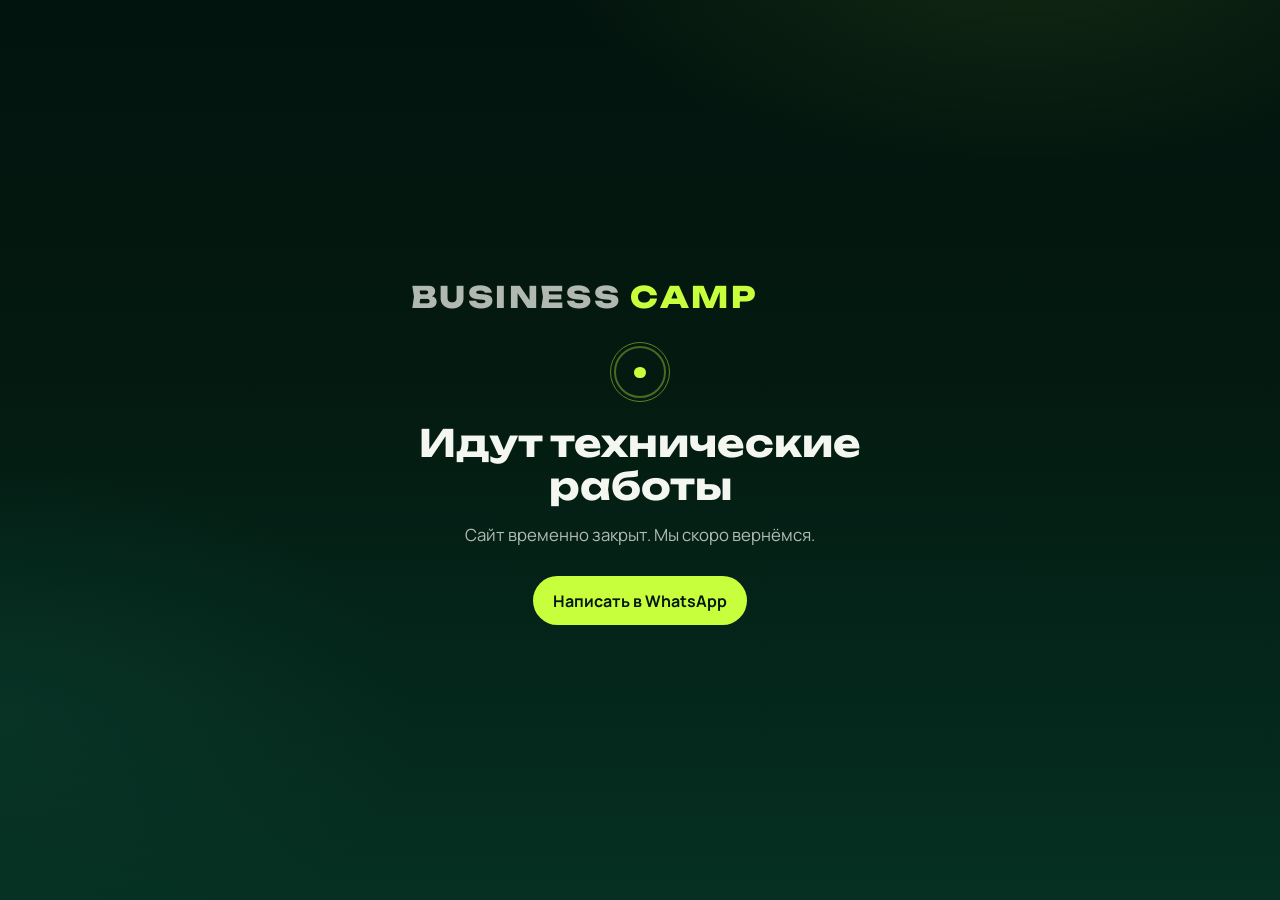
==== commit 8b5ce852: "Temporarily show maintenance page on businesscamp.tj Replace public index with a branded “technical " ====
--- a/docs/index.html
+++ b/docs/index.html
@@ -1,890 +1,133 @@
 <!DOCTYPE html>
-<html lang="tg">
+<html lang="ru">
 <head>
   <meta charset="UTF-8" />
   <meta name="viewport" content="width=device-width, initial-scale=1.0" />
-  <meta name="description" content="Business Camp — саёҳат, бизнес ва истиқбол. 5 кишвар." />
+  <meta name="robots" content="noindex,nofollow" />
   <meta name="theme-color" content="#041910" />
-  <title>Business Camp — Саёҳат · Бизнес · Истиқбол</title>
+  <title>Business Camp — Идут технические работы</title>
   <link rel="preconnect" href="https://fonts.googleapis.com" />
   <link rel="preconnect" href="https://fonts.gstatic.com" crossorigin />
-  <link href="https://fonts.googleapis.com/css2?family=Manrope:wght@400;500;600;700;800&family=Unbounded:wght@500;700;800&display=swap" rel="stylesheet" />
-  <link rel="stylesheet" href="css/style.css?v=fab1" />
+  <link href="https://fonts.googleapis.com/css2?family=Manrope:wght@400;600;700&family=Unbounded:wght@500;700;800&display=swap" rel="stylesheet" />
   <link rel="icon" href="data:image/svg+xml,%3Csvg xmlns='http://www.w3.org/2000/svg' viewBox='0 0 64 64'%3E%3Crect width='64' height='64' rx='14' fill='%23041910'/%3E%3Ctext x='32' y='42' text-anchor='middle' font-size='26' font-family='Arial' font-weight='700' fill='%23c8ff3d'%3EBC%3C/text%3E%3C/svg%3E" />
-  <noscript><style>.reveal{opacity:1!important;transform:none!important}</style></noscript>
+  <style>
+    :root {
+      --bg: #041910;
+      --lime: #c8ff3d;
+      --white: #f4f7f0;
+      --muted: rgba(244, 247, 240, 0.72);
+      --font-d: "Unbounded", sans-serif;
+      --font-b: "Manrope", sans-serif;
+      --ease: cubic-bezier(0.22, 1, 0.36, 1);
+    }
+    * { box-sizing: border-box; }
+    html, body { height: 100%; margin: 0; }
+    body {
+      min-height: 100dvh;
+      font-family: var(--font-b);
+      color: var(--white);
+      background:
+        radial-gradient(900px 480px at 80% -10%, rgba(200, 255, 61, 0.1), transparent 55%),
+        radial-gradient(700px 420px at 0% 80%, rgba(10, 61, 46, 0.55), transparent 60%),
+        linear-gradient(180deg, #02140e, var(--bg) 40%, #053022 100%);
+      display: grid;
+      place-items: center;
+      padding: 1.5rem;
+      overflow: hidden;
+    }
+    .wrap {
+      width: min(560px, 100%);
+      text-align: center;
+      animation: rise 0.8s var(--ease) both;
+    }
+    .brand {
+      font-family: var(--font-d);
+      font-size: clamp(1.35rem, 4vw, 1.85rem);
+      font-weight: 800;
+      letter-spacing: 0.08em;
+      margin: 0 0 1.6rem;
+    }
+    .brand span { color: var(--lime); }
+    h1 {
+      font-family: var(--font-d);
+      font-size: clamp(1.55rem, 5vw, 2.35rem);
+      font-weight: 700;
+      line-height: 1.15;
+      margin: 0 0 0.85rem;
+    }
+    p {
+      margin: 0 auto;
+      max-width: 28rem;
+      color: var(--muted);
+      font-size: 1.05rem;
+      line-height: 1.55;
+    }
+    .pulse {
+      width: 3.25rem;
+      height: 3.25rem;
+      margin: 0 auto 1.5rem;
+      border-radius: 50%;
+      border: 2px solid rgba(200, 255, 61, 0.35);
+      display: grid;
+      place-items: center;
+      position: relative;
+    }
+    .pulse::before {
+      content: "";
+      width: 0.7rem;
+      height: 0.7rem;
+      border-radius: 50%;
+      background: var(--lime);
+      animation: blink 1.6s ease-in-out infinite;
+    }
+    .pulse::after {
+      content: "";
+      position: absolute;
+      inset: -6px;
+      border-radius: 50%;
+      border: 1px solid rgba(200, 255, 61, 0.45);
+      animation: ring 1.6s ease-out infinite;
+    }
+    .wa {
+      display: inline-flex;
+      align-items: center;
+      gap: 0.55rem;
+      margin-top: 1.75rem;
+      padding: 0.85rem 1.25rem;
+      border-radius: 999px;
+      background: var(--lime);
+      color: #041910;
+      font-weight: 700;
+      text-decoration: none;
+      transition: transform 0.25s var(--ease), filter 0.25s;
+    }
+    .wa:hover { transform: translateY(-2px); filter: brightness(1.05); }
+    @keyframes rise {
+      from { opacity: 0; transform: translateY(18px); }
+      to { opacity: 1; transform: none; }
+    }
+    @keyframes blink {
+      0%, 100% { opacity: 0.45; transform: scale(0.9); }
+      50% { opacity: 1; transform: scale(1); }
+    }
+    @keyframes ring {
+      0% { opacity: 0.7; transform: scale(0.85); }
+      100% { opacity: 0; transform: scale(1.25); }
+    }
+    @media (prefers-reduced-motion: reduce) {
+      .wrap, .pulse::before, .pulse::after { animation: none; }
+    }
+  </style>
 </head>
 <body>
-  <div class="noise" aria-hidden="true"></div>
-
-  <header class="topbar" id="topbar">
-    <div class="topbar__inner">
-      <a class="topbar__brand" href="#hero">BUSINESS <span>CAMP</span></a>
-      <nav class="topbar__nav">
-        <a href="#cities">Шаҳрҳо</a>
-        <a href="#route">Маршрут</a>
-        <a href="#program">Барнома</a>
-        <a href="https://wa.me/992982947777?text=%D0%A1%D0%B0%D0%BB%D0%BE%D0%BC%21%20%D0%9C%D0%B0%D0%BD%20%D0%B0%D0%B7%20%D0%B2%D0%B5%D0%B1-%D1%81%D0%B0%D0%B9%D1%82%D0%B8%20Business%20Camp%20%28businesscamp.tj%29%20%D0%BD%D0%B0%D0%B2%D0%B8%D1%88%D1%82%D0%B0%D0%BC.%20%D0%9C%D0%B5%D1%85%D0%BE%D2%B3%D0%B0%D0%BC%20%D0%B4%D0%B0%D1%80%20%D0%B1%D0%BE%D1%80%D0%B0%D0%B8%20Business%20Camp%20%D0%BC%D0%B0%D1%8A%D0%BB%D1%83%D0%BC%D0%BE%D1%82%20%D0%B3%D0%B8%D1%80%D0%B0%D0%BC." class="topbar__cta" target="_blank" rel="noopener noreferrer">Сабти ном</a>
-      </nav>
-      <div class="topbar__music-wrap">
-        <button type="button" class="topbar__music" id="musicToggle" aria-label="Овозро шунавед" aria-pressed="false" title="Овозро шунавед">
-          <svg class="topbar__music-on" width="18" height="18" viewBox="0 0 24 24" fill="none" aria-hidden="true">
-            <path d="M11 5L6 9H3v6h3l5 4V5z" stroke="currentColor" stroke-width="1.8" stroke-linejoin="round"/>
-            <path d="M15.5 8.5a5 5 0 0 1 0 7M18 6a8.5 8.5 0 0 1 0 12" stroke="currentColor" stroke-width="1.8" stroke-linecap="round"/>
-          </svg>
-          <svg class="topbar__music-off" width="18" height="18" viewBox="0 0 24 24" fill="none" aria-hidden="true">
-            <path d="M11 5L6 9H3v6h3l5 4V5z" stroke="currentColor" stroke-width="1.8" stroke-linejoin="round"/>
-            <path d="M16 9.5l5 5M21 9.5l-5 5" stroke="currentColor" stroke-width="1.8" stroke-linecap="round"/>
-          </svg>
-        </button>
-        <span class="topbar__music-hint" id="musicHint" aria-hidden="true">Овозро шунавед</span>
-      </div>
-      <a class="topbar__ig" href="https://www.instagram.com/businesscamp.tj" target="_blank" rel="noopener noreferrer" aria-label="Instagram">
-        <svg width="18" height="18" viewBox="0 0 24 24" fill="none" aria-hidden="true">
-          <rect x="3" y="3" width="18" height="18" rx="5" stroke="currentColor" stroke-width="1.8"/>
-          <circle cx="12" cy="12" r="4" stroke="currentColor" stroke-width="1.8"/>
-          <circle cx="17.5" cy="6.5" r="1.2" fill="currentColor"/>
-        </svg>
-      </a>
-    </div>
-  </header>
-
-  <audio id="bgMusic" src="assets/audio/bg-music.mp3" loop preload="metadata" playsinline></audio>
-
-  <main>
-    <section class="hero" id="hero" aria-roledescription="carousel" aria-label="Слайдери шаҳрҳо">
-      <div class="hero__slider" id="heroSlider">
-        <div class="hero__slide is-active" data-city="Тошканд" data-country="Ӯзбекистон" style="background-image:url('assets/cities/tashkent.jpg')">
-          <img src="assets/cities/tashkent.jpg" alt="Тошканд" width="1600" height="1067" decoding="async" fetchpriority="high" />
-        </div>
-        <div class="hero__slide" data-city="Куала Лумпур" data-country="Малайзия" style="background-image:url('assets/cities/kualalumpur.jpg')">
-          <img src="assets/cities/kualalumpur.jpg" alt="Куала Лумпур" width="1600" height="1067" decoding="async" loading="lazy" />
-        </div>
-        <div class="hero__slide" data-city="Фукок" data-country="Ветнам" style="background-image:url('assets/cities/phuquoc.jpg')">
-          <img src="assets/cities/phuquoc.jpg" alt="Фукок" width="1600" height="1067" decoding="async" loading="lazy" />
-        </div>
-        <div class="hero__slide" data-city="Сингапур" data-country="Сингапур" style="background-image:url('assets/cities/singapore.jpg')">
-          <img src="assets/cities/singapore.jpg" alt="Сингапур" width="1600" height="1067" decoding="async" loading="lazy" />
-        </div>
-        <div class="hero__slide" data-city="Бали" data-country="Индонезия" style="background-image:url('assets/cities/bali.jpg')">
-          <img src="assets/cities/bali.jpg" alt="Бали" width="1600" height="1067" decoding="async" loading="lazy" />
-        </div>
-      </div>
-      <div class="hero__frame" aria-hidden="true"></div>
-      <div class="hero__veil"></div>
-
-      <div class="hero__content">
-        <p class="hero__meta reveal">5 кишвар</p>
-        <h1 class="hero__brand">
-          <span class="reveal">BUSINESS</span>
-          <span class="hero__camp reveal delay-1">CAMP</span>
-        </h1>
-        <p class="hero__tagline reveal delay-2">САЁҲАТ · БИЗНЕС · ИСТИҚБОЛ</p>
-        <p class="hero__lead reveal delay-3">Бозорҳои нав. Имкониятҳои воқеӣ. Соҳибкории муваффақ.</p>
-        <div class="hero__actions reveal delay-4">
-          <a class="btn btn--primary btn--glow" href="https://wa.me/992982947777?text=%D0%A1%D0%B0%D0%BB%D0%BE%D0%BC%21%20%D0%9C%D0%B0%D0%BD%20%D0%B0%D0%B7%20%D0%B2%D0%B5%D0%B1-%D1%81%D0%B0%D0%B9%D1%82%D0%B8%20Business%20Camp%20%28businesscamp.tj%29%20%D0%BD%D0%B0%D0%B2%D0%B8%D1%88%D1%82%D0%B0%D0%BC.%20%D0%9C%D0%B5%D1%85%D0%BE%D2%B3%D0%B0%D0%BC%20%D0%B4%D0%B0%D1%80%20%D0%B1%D0%BE%D1%80%D0%B0%D0%B8%20Business%20Camp%20%D0%BC%D0%B0%D1%8A%D0%BB%D1%83%D0%BC%D0%BE%D1%82%20%D0%B3%D0%B8%D1%80%D0%B0%D0%BC." target="_blank" rel="noopener noreferrer">
-            Барои иштирок сабти ном намоед
-            <svg class="btn__plane" width="18" height="18" viewBox="0 0 24 24" fill="currentColor" aria-hidden="true">
-              <path d="M21 16v-2l-8-5V3.5a1.5 1.5 0 0 0-3 0V9l-8 5v2l8-2.5V19l-2 1.5V22l3.5-1 3.5 1v-1.5L13 19v-5.5l8 2.5z"/>
-            </svg>
-          </a>
-        </div>
-      </div>
-
-      <div class="hero__slider-ui">
-        <div class="hero__city-label" id="heroCityLabel">
-          <span class="hero__city-num" id="heroCityNum">01 / 05</span>
-          <span class="hero__city-name" id="heroCityName">Тошканд · Ӯзбекистон</span>
-        </div>
-        <div class="hero__progress" aria-hidden="true"><i id="heroProgress"></i></div>
-        <div class="hero__controls">
-          <button type="button" class="hero__nav" id="heroPrev" aria-label="Қаблӣ">
-            <svg width="18" height="18" viewBox="0 0 24 24" fill="none"><path d="M15 5l-7 7 7 7" stroke="currentColor" stroke-width="2.2" stroke-linecap="round" stroke-linejoin="round"/></svg>
-          </button>
-          <div class="hero__dots" id="heroDots" role="tablist" aria-label="Шаҳрҳо"></div>
-          <button type="button" class="hero__nav" id="heroNext" aria-label="Баъдӣ">
-            <svg width="18" height="18" viewBox="0 0 24 24" fill="none"><path d="M9 5l7 7-7 7" stroke="currentColor" stroke-width="2.2" stroke-linecap="round" stroke-linejoin="round"/></svg>
-          </button>
-        </div>
-      </div>
-
-      <svg class="hero__flight" viewBox="0 0 520 120" fill="none" aria-hidden="true">
-        <path class="hero__path" d="M10 90 C 120 20, 220 100, 320 40 S 460 30, 510 55" stroke="currentColor" stroke-width="2" stroke-dasharray="5 9"/>
-        <g class="hero__plane">
-          <path d="M0 0 L16 -5 L20 0 L16 5 Z" fill="currentColor"/>
-        </g>
-      </svg>
-    </section>
-
-    <section class="section route" id="route">
-      <div class="container">
-        <div class="section__head reveal">
-          <p class="eyebrow">Маршрут</p>
-          <h2>Панҷ кишвар · як ҳадаф</h2>
-          <p class="section__desc">Аз Тошканд то Бали — бозорҳо, шабакаҳо ва таҷрибаи амалӣ.</p>
-        </div>
-      </div>
-      <div class="route__track">
-        <a class="route__card reveal" href="#city-tashkent" style="--photo:url('assets/cities/tashkent.jpg')" data-parallax>
-          <img src="assets/cities/tashkent.jpg" alt="Тошканд, Ӯзбекистон" width="1152" height="864" decoding="async" />
-          <div class="route__info">
-            <span>01</span>
-            <h3>Ӯзбекистон</h3>
-            <p>Тошканд</p>
-          </div>
-        </a>
-        <a class="route__card reveal delay-1" href="#city-kl" style="--photo:url('assets/cities/kualalumpur.jpg')" data-parallax>
-          <img src="assets/cities/kualalumpur.jpg" alt="Куала Лумпур" width="1152" height="864" decoding="async" />
-          <div class="route__info">
-            <span>02</span>
-            <h3>Малайзия</h3>
-            <p>Куала Лумпур</p>
-          </div>
-        </a>
-        <a class="route__card reveal delay-2" href="#city-phuquoc" style="--photo:url('assets/cities/phuquoc.jpg')" data-parallax>
-          <img src="assets/cities/phuquoc.jpg" alt="Фукок" width="1600" height="1063" decoding="async" />
-          <div class="route__info">
-            <span>03</span>
-            <h3>Ветнам</h3>
-            <p>Фукок</p>
-          </div>
-        </a>
-        <a class="route__card reveal delay-3" href="#city-singapore" style="--photo:url('assets/cities/singapore.jpg')" data-parallax>
-          <img src="assets/cities/singapore.jpg" alt="Сингапур" width="1400" height="1080" decoding="async" />
-          <div class="route__info">
-            <span>04</span>
-            <h3>Сингапур</h3>
-            <p>Сингапур</p>
-          </div>
-        </a>
-        <a class="route__card reveal delay-4" href="#city-bali" style="--photo:url('assets/cities/bali.jpg')" data-parallax>
-          <img src="assets/cities/bali.jpg" alt="Бали" width="1600" height="1067" decoding="async" />
-          <div class="route__info">
-            <span>05</span>
-            <h3>Индонезия</h3>
-            <p>Бали</p>
-          </div>
-        </a>
-      </div>
-    </section>
-
-    <section class="section cities" id="cities">
-      <div class="container">
-        <div class="section__head reveal">
-          <p class="eyebrow">Шаҳрҳо</p>
-          <h2>Ҳар шаҳр — алоҳида барнома</h2>
-          <p class="section__desc">Меҳмонхона, хӯрок, трансфер ва дастгирии маҳаллӣ дар ҳар нуқтаи маршрут.</p>
-        </div>
-
-        <article class="city reveal" id="city-tashkent">
-          <div class="city__top">
-            <div class="city__media">
-              <img src="assets/cities/tashkent.jpg" alt="Тошканд" loading="lazy" />
-              <span class="city__num">01</span>
-            </div>
-            <div class="city__body">
-              <p class="city__country">Ӯзбекистон</p>
-              <h3>Тошканд</h3>
-              <p class="city__lead">Оғози сафар дар пойтахт: бозорҳои минтақа, IT-хаб ва шабакаи соҳибкорони Осиёи Марказӣ.</p>
-              <ul class="city__points">
-                <li><strong>Бизнес:</strong> вохӯрӣ бо содироткунандагон, IT-парк ва trade partnerҳо</li>
-                <li><strong>Барнома:</strong> Маркази тамаддуни ислом (Центр цивилизации ислама)</li>
-                <li><strong>Хӯрок:</strong> Besh Qazon — таоми миллӣ ва networking dinner</li>
-                <li><strong>Трансфер:</strong> фурудгоҳ ↔ меҳмонхона</li>
-              </ul>
-              <p class="city__stay">3 шаб · дастгирии роҳбалад · Wi-Fi ва coworking corner</p>
-            </div>
-          </div>
-          <div class="city__spots">
-            <figure class="city__spot reveal">
-              <img src="assets/tashkent/islamic-civilization-center.jpg" alt="Маркази тамаддуни ислом, Тошканд" width="1800" loading="lazy" decoding="async" />
-              <figcaption>
-                <span>Барнома</span>
-                <strong>Маркази тамаддуни ислом</strong>
-                <em>Центр цивилизации ислама</em>
-              </figcaption>
-              <div class="yt-lite" data-yt="5jtLTFZXVIg">
-                <button type="button" class="yt-lite__hit" aria-label="YouTube: Маркази тамаддуни ислом">
-                  <img src="https://i.ytimg.com/vi/5jtLTFZXVIg/maxresdefault.jpg" alt="" loading="lazy" width="1280" />
-                  <span class="yt-lite__play" aria-hidden="true"></span>
-                  <span class="yt-lite__badge" aria-hidden="true">
-                    <svg viewBox="0 0 24 24" width="18" height="14" aria-hidden="true"><path fill="#fff" d="M23.5 6.2a3 3 0 0 0-2.1-2.1C19.5 3.5 12 3.5 12 3.5s-7.5 0-9.4.6A3 3 0 0 0 .5 6.2 31.5 31.5 0 0 0 0 12a31.5 31.5 0 0 0 .5 5.8 3 3 0 0 0 2.1 2.1c1.9.6 9.4.6 9.4.6s7.5 0 9.4-.6a3 3 0 0 0 2.1-2.1A31.5 31.5 0 0 0 24 12a31.5 31.5 0 0 0-.5-5.8z"/><path fill="#ff0033" d="M9.75 15.5v-7l6 3.5-6 3.5z"/></svg>
-                    YouTube
-                  </span>
-                </button>
-              </div>
-            </figure>
-            <figure class="city__spot reveal">
-              <img src="assets/tashkent/besh-qazon.jpg" alt="Besh Qazon — палов дар қазонҳои калон" width="1800" loading="lazy" decoding="async" />
-              <figcaption>
-                <span>Хӯрок</span>
-                <strong>Besh Qazon</strong>
-                <em>Таоми миллӣ · networking dinner</em>
-              </figcaption>
-              <div class="yt-lite" data-yt="DEsexQTUaCM">
-                <button type="button" class="yt-lite__hit" aria-label="YouTube: Besh Qazon">
-                  <img src="https://i.ytimg.com/vi/DEsexQTUaCM/maxresdefault.jpg" alt="" loading="lazy" width="1280" />
-                  <span class="yt-lite__play" aria-hidden="true"></span>
-                  <span class="yt-lite__badge" aria-hidden="true">
-                    <svg viewBox="0 0 24 24" width="18" height="14" aria-hidden="true"><path fill="#fff" d="M23.5 6.2a3 3 0 0 0-2.1-2.1C19.5 3.5 12 3.5 12 3.5s-7.5 0-9.4.6A3 3 0 0 0 .5 6.2 31.5 31.5 0 0 0 0 12a31.5 31.5 0 0 0 .5 5.8 3 3 0 0 0 2.1 2.1c1.9.6 9.4.6 9.4.6s7.5 0 9.4-.6a3 3 0 0 0 2.1-2.1A31.5 31.5 0 0 0 24 12a31.5 31.5 0 0 0-.5-5.8z"/><path fill="#ff0033" d="M9.75 15.5v-7l6 3.5-6 3.5z"/></svg>
-                    YouTube
-                  </span>
-                </button>
-              </div>
-            </figure>
-          </div>
-        </article>
-
-        <article class="city city--flip reveal" id="city-kl">
-          <div class="city__top">
-            <div class="city__media">
-              <img src="assets/cities/kualalumpur.jpg" alt="Куала Лумпур" loading="lazy" />
-              <span class="city__num">02</span>
-            </div>
-            <div class="city__body">
-              <p class="city__country">Малайзия</p>
-              <h3>Куала Лумпур</h3>
-              <p class="city__lead">Маркази молиявии Осиёи Ҷанубу Шарқӣ: стартапҳо, retail ва Islamic finance.</p>
-              <ul class="city__points">
-                <li><strong>Бизнес:</strong> KLCC / Bukit Bintang market tours ва networking dinner</li>
-                <li><strong>Барнома:</strong> Petronas · Batu Caves · Thean Hou · French Town & Golf</li>
-                <li><strong>Хӯрок:</strong> наҳорӣ + Roti Canai ва хӯроки шаҳрӣ (halal)</li>
-                <li><strong>Трансфер:</strong> фурудгоҳ ↔ меҳмонхона · metro pass</li>
-              </ul>
-              <p class="city__stay">4 шаб · lounge access · ёрдамчии маҳаллӣ 24/7</p>
-            </div>
-          </div>
-          <div class="city__spots city__spots--4">
-            <figure class="city__spot reveal">
-              <img src="assets/kl/petronas.jpg" alt="Petronas Twin Towers, Куала Лумпур" width="1800" loading="lazy" decoding="async" />
-              <figcaption>
-                <span>Барнома</span>
-                <strong>Kuala Lumpur</strong>
-                <em>Petronas Twin Towers</em>
-              </figcaption>
-              <div class="yt-lite" data-yt="VlO3D2wUmcc">
-                <button type="button" class="yt-lite__hit" aria-label="YouTube: Petronas · KLCC">
-                  <img src="https://i.ytimg.com/vi/VlO3D2wUmcc/maxresdefault.jpg" alt="" loading="lazy" width="1280" />
-                  <span class="yt-lite__play" aria-hidden="true"></span>
-                  <span class="yt-lite__badge" aria-hidden="true">
-                    <svg viewBox="0 0 24 24" width="18" height="14" aria-hidden="true"><path fill="#fff" d="M23.5 6.2a3 3 0 0 0-2.1-2.1C19.5 3.5 12 3.5 12 3.5s-7.5 0-9.4.6A3 3 0 0 0 .5 6.2 31.5 31.5 0 0 0 0 12a31.5 31.5 0 0 0 .5 5.8 3 3 0 0 0 2.1 2.1c1.9.6 9.4.6 9.4.6s7.5 0 9.4-.6a3 3 0 0 0 2.1-2.1A31.5 31.5 0 0 0 24 12a31.5 31.5 0 0 0-.5-5.8z"/><path fill="#ff0033" d="M9.75 15.5v-7l6 3.5-6 3.5z"/></svg>
-                    YouTube
-                  </span>
-                </button>
-              </div>
-            </figure>
-            <figure class="city__spot reveal">
-              <img src="assets/kl/melaka.jpg" alt="Batu Caves, Малайзия" width="1800" loading="lazy" decoding="async" />
-              <figcaption>
-                <span>Саёҳат</span>
-                <strong>Batu Caves</strong>
-                <em>Murugan · rainbow stairs</em>
-              </figcaption>
-              <div class="yt-lite" data-yt="3ih51KAQGwQ">
-                <button type="button" class="yt-lite__hit" aria-label="YouTube: Batu Caves">
-                  <img src="https://i.ytimg.com/vi/3ih51KAQGwQ/maxresdefault.jpg" alt="" loading="lazy" width="1280" />
-                  <span class="yt-lite__play" aria-hidden="true"></span>
-                  <span class="yt-lite__badge" aria-hidden="true">
-                    <svg viewBox="0 0 24 24" width="18" height="14" aria-hidden="true"><path fill="#fff" d="M23.5 6.2a3 3 0 0 0-2.1-2.1C19.5 3.5 12 3.5 12 3.5s-7.5 0-9.4.6A3 3 0 0 0 .5 6.2 31.5 31.5 0 0 0 0 12a31.5 31.5 0 0 0 .5 5.8 3 3 0 0 0 2.1 2.1c1.9.6 9.4.6 9.4.6s7.5 0 9.4-.6a3 3 0 0 0 2.1-2.1A31.5 31.5 0 0 0 24 12a31.5 31.5 0 0 0-.5-5.8z"/><path fill="#ff0033" d="M9.75 15.5v-7l6 3.5-6 3.5z"/></svg>
-                    YouTube
-                  </span>
-                </button>
-              </div>
-            </figure>
-            <figure class="city__spot reveal">
-              <img src="assets/kl/genting.jpg" alt="Thean Hou Temple, Куала Лумпур" width="1800" loading="lazy" decoding="async" />
-              <figcaption>
-                <span>Саёҳат</span>
-                <strong>Thean Hou Temple</strong>
-                <em>Фонарҳо · фарҳанг</em>
-              </figcaption>
-              <div class="yt-lite" data-yt="V0aossK3554">
-                <button type="button" class="yt-lite__hit" aria-label="YouTube: Thean Hou Temple">
-                  <img src="https://i.ytimg.com/vi/V0aossK3554/maxresdefault.jpg" alt="" loading="lazy" width="1280" />
-                  <span class="yt-lite__play" aria-hidden="true"></span>
-                  <span class="yt-lite__badge" aria-hidden="true">
-                    <svg viewBox="0 0 24 24" width="18" height="14" aria-hidden="true"><path fill="#fff" d="M23.5 6.2a3 3 0 0 0-2.1-2.1C19.5 3.5 12 3.5 12 3.5s-7.5 0-9.4.6A3 3 0 0 0 .5 6.2 31.5 31.5 0 0 0 0 12a31.5 31.5 0 0 0 .5 5.8 3 3 0 0 0 2.1 2.1c1.9.6 9.4.6 9.4.6s7.5 0 9.4-.6a3 3 0 0 0 2.1-2.1A31.5 31.5 0 0 0 24 12a31.5 31.5 0 0 0-.5-5.8z"/><path fill="#ff0033" d="M9.75 15.5v-7l6 3.5-6 3.5z"/></svg>
-                    YouTube
-                  </span>
-                </button>
-              </div>
-            </figure>
-            <figure class="city__spot reveal">
-              <img src="assets/kl/french-town.jpg" alt="French Town, Bukit Tinggi" width="1800" loading="lazy" decoding="async" />
-              <figcaption>
-                <span>Саёҳат</span>
-                <strong>French Town · Golf</strong>
-                <em>Colmar Tropicale</em>
-              </figcaption>
-              <div class="yt-lite" data-yt="II7qJKADwEo">
-                <button type="button" class="yt-lite__hit" aria-label="YouTube: Colmar Tropicale">
-                  <img src="https://i.ytimg.com/vi/II7qJKADwEo/maxresdefault.jpg" alt="" loading="lazy" width="1280" />
-                  <span class="yt-lite__play" aria-hidden="true"></span>
-                  <span class="yt-lite__badge" aria-hidden="true">
-                    <svg viewBox="0 0 24 24" width="18" height="14" aria-hidden="true"><path fill="#fff" d="M23.5 6.2a3 3 0 0 0-2.1-2.1C19.5 3.5 12 3.5 12 3.5s-7.5 0-9.4.6A3 3 0 0 0 .5 6.2 31.5 31.5 0 0 0 0 12a31.5 31.5 0 0 0 .5 5.8 3 3 0 0 0 2.1 2.1c1.9.6 9.4.6 9.4.6s7.5 0 9.4-.6a3 3 0 0 0 2.1-2.1A31.5 31.5 0 0 0 24 12a31.5 31.5 0 0 0-.5-5.8z"/><path fill="#ff0033" d="M9.75 15.5v-7l6 3.5-6 3.5z"/></svg>
-                    YouTube
-                  </span>
-                </button>
-              </div>
-            </figure>
-          </div>
-        </article>
-
-        <article class="city reveal" id="city-phuquoc">
-          <div class="city__top">
-            <div class="city__media">
-              <img src="assets/cities/phuquoc.jpg" alt="Фукок" loading="lazy" />
-              <span class="city__num">03</span>
-            </div>
-            <div class="city__body">
-              <p class="city__country">Ветнам</p>
-              <h3>Фукок</h3>
-              <p class="city__lead">Ҷазираи люкс: resort hospitality, tourism business ва таҷрибаи амалӣ дар баҳр.</p>
-              <ul class="city__points">
-                <li><strong>Бизнес:</strong> resort case study ва tourism/hospitality networking</li>
-                <li><strong>Барнома:</strong> Phu Quoc Island — beach, sunset ва resort experience</li>
-                <li><strong>Хӯрок:</strong> наҳорӣ + seafood dinner</li>
-                <li><strong>Трансфер:</strong> фурудгоҳ ↔ resort · island transfer</li>
-              </ul>
-              <p class="city__stay">3 шаб · beach day · local guide</p>
-            </div>
-          </div>
-          <div class="city__spots">
-            <figure class="city__spot reveal">
-              <img src="assets/phuquoc/beach.jpg" alt="Phu Quoc Island beach" width="1800" loading="lazy" decoding="async" />
-              <figcaption>
-                <span>Барнома</span>
-                <strong>Phu Quoc Island</strong>
-                <em>Beach · resort day</em>
-              </figcaption>
-              <div class="yt-lite" data-yt="pk3lFxOx66Q">
-                <button type="button" class="yt-lite__hit" aria-label="YouTube: Phu Quoc Island">
-                  <img src="https://i.ytimg.com/vi/pk3lFxOx66Q/maxresdefault.jpg" alt="" loading="lazy" width="1280" />
-                  <span class="yt-lite__play" aria-hidden="true"></span>
-                  <span class="yt-lite__badge" aria-hidden="true">
-                    <svg viewBox="0 0 24 24" width="18" height="14" aria-hidden="true"><path fill="#fff" d="M23.5 6.2a3 3 0 0 0-2.1-2.1C19.5 3.5 12 3.5 12 3.5s-7.5 0-9.4.6A3 3 0 0 0 .5 6.2 31.5 31.5 0 0 0 0 12a31.5 31.5 0 0 0 .5 5.8 3 3 0 0 0 2.1 2.1c1.9.6 9.4.6 9.4.6s7.5 0 9.4-.6a3 3 0 0 0 2.1-2.1A31.5 31.5 0 0 0 24 12a31.5 31.5 0 0 0-.5-5.8z"/><path fill="#ff0033" d="M9.75 15.5v-7l6 3.5-6 3.5z"/></svg>
-                    YouTube
-                  </span>
-                </button>
-              </div>
-            </figure>
-            <figure class="city__spot reveal">
-              <img src="assets/phuquoc/sunset.jpg" alt="Ғуруби офтоб дар Фукок" width="1800" loading="lazy" decoding="async" />
-              <figcaption>
-                <span>Атмосфера</span>
-                <strong>Sunset · баҳр</strong>
-                <em>Culture · cuisine · tradition</em>
-              </figcaption>
-              <div class="yt-lite" data-yt="ouO1UCqEmCE">
-                <button type="button" class="yt-lite__hit" aria-label="YouTube: Phu Quoc sunset">
-                  <img src="https://i.ytimg.com/vi/ouO1UCqEmCE/maxresdefault.jpg" alt="" loading="lazy" width="1280" />
-                  <span class="yt-lite__play" aria-hidden="true"></span>
-                  <span class="yt-lite__badge" aria-hidden="true">
-                    <svg viewBox="0 0 24 24" width="18" height="14" aria-hidden="true"><path fill="#fff" d="M23.5 6.2a3 3 0 0 0-2.1-2.1C19.5 3.5 12 3.5 12 3.5s-7.5 0-9.4.6A3 3 0 0 0 .5 6.2 31.5 31.5 0 0 0 0 12a31.5 31.5 0 0 0 .5 5.8 3 3 0 0 0 2.1 2.1c1.9.6 9.4.6 9.4.6s7.5 0 9.4-.6a3 3 0 0 0 2.1-2.1A31.5 31.5 0 0 0 24 12a31.5 31.5 0 0 0-.5-5.8z"/><path fill="#ff0033" d="M9.75 15.5v-7l6 3.5-6 3.5z"/></svg>
-                    YouTube
-                  </span>
-                </button>
-              </div>
-            </figure>
-          </div>
-        </article>
-
-        <article class="city city--flip reveal" id="city-singapore">
-          <div class="city__top">
-            <div class="city__media">
-              <img src="assets/cities/singapore.jpg" alt="Сингапур" loading="lazy" />
-              <span class="city__num">04</span>
-            </div>
-            <div class="city__body">
-              <p class="city__country">Сингапур</p>
-              <h3>Сингапур</h3>
-              <p class="city__lead">Глобалӣ стандарт: fintech, logistics ва premium service culture.</p>
-              <ul class="city__points">
-                <li><strong>Бизнес:</strong> Marina Bay / CBD walk + fintech briefing</li>
-                <li><strong>Барнома:</strong> Marina Bay Sands · Gardens by the Bay</li>
-                <li><strong>Хӯрок:</strong> наҳорӣ + 1 business lunch</li>
-                <li><strong>Трансфер:</strong> фурудгоҳ ↔ меҳмонхона · Tourist Pass</li>
-              </ul>
-              <p class="city__stay">3 шаб · high-speed Wi-Fi · concierge support</p>
-            </div>
-          </div>
-          <div class="city__spots">
-            <figure class="city__spot reveal">
-              <img src="assets/singapore/marina-bay.jpg" alt="Marina Bay Sands, Сингапур" width="1800" loading="lazy" decoding="async" />
-              <figcaption>
-                <span>Барнома</span>
-                <strong>Marina Bay</strong>
-                <em>Modern city-state</em>
-              </figcaption>
-              <div class="yt-lite" data-yt="GgUkY-j0A1g">
-                <button type="button" class="yt-lite__hit" aria-label="YouTube: Marina Bay">
-                  <img src="https://i.ytimg.com/vi/GgUkY-j0A1g/maxresdefault.jpg" alt="" loading="lazy" width="1280" />
-                  <span class="yt-lite__play" aria-hidden="true"></span>
-                  <span class="yt-lite__badge" aria-hidden="true">
-                    <svg viewBox="0 0 24 24" width="18" height="14" aria-hidden="true"><path fill="#fff" d="M23.5 6.2a3 3 0 0 0-2.1-2.1C19.5 3.5 12 3.5 12 3.5s-7.5 0-9.4.6A3 3 0 0 0 .5 6.2 31.5 31.5 0 0 0 0 12a31.5 31.5 0 0 0 .5 5.8 3 3 0 0 0 2.1 2.1c1.9.6 9.4.6 9.4.6s7.5 0 9.4-.6a3 3 0 0 0 2.1-2.1A31.5 31.5 0 0 0 24 12a31.5 31.5 0 0 0-.5-5.8z"/><path fill="#ff0033" d="M9.75 15.5v-7l6 3.5-6 3.5z"/></svg>
-                    YouTube
-                  </span>
-                </button>
-              </div>
-            </figure>
-            <figure class="city__spot reveal">
-              <img src="assets/singapore/gardens.jpg" alt="Gardens by the Bay, Сингапур" width="1800" loading="lazy" decoding="async" />
-              <figcaption>
-                <span>Саёҳат</span>
-                <strong>Gardens by the Bay</strong>
-                <em>Supertree Grove</em>
-              </figcaption>
-              <div class="yt-lite" data-yt="HB6WSwpue1g">
-                <button type="button" class="yt-lite__hit" aria-label="YouTube: Gardens · Marina walk">
-                  <img src="https://i.ytimg.com/vi/HB6WSwpue1g/maxresdefault.jpg" alt="" loading="lazy" width="1280" />
-                  <span class="yt-lite__play" aria-hidden="true"></span>
-                  <span class="yt-lite__badge" aria-hidden="true">
-                    <svg viewBox="0 0 24 24" width="18" height="14" aria-hidden="true"><path fill="#fff" d="M23.5 6.2a3 3 0 0 0-2.1-2.1C19.5 3.5 12 3.5 12 3.5s-7.5 0-9.4.6A3 3 0 0 0 .5 6.2 31.5 31.5 0 0 0 0 12a31.5 31.5 0 0 0 .5 5.8 3 3 0 0 0 2.1 2.1c1.9.6 9.4.6 9.4.6s7.5 0 9.4-.6a3 3 0 0 0 2.1-2.1A31.5 31.5 0 0 0 24 12a31.5 31.5 0 0 0-.5-5.8z"/><path fill="#ff0033" d="M9.75 15.5v-7l6 3.5-6 3.5z"/></svg>
-                    YouTube
-                  </span>
-                </button>
-              </div>
-            </figure>
-          </div>
-        </article>
-
-        <article class="city reveal" id="city-bali">
-          <div class="city__top">
-            <div class="city__media">
-              <img src="assets/cities/bali.jpg" alt="Бали" loading="lazy" />
-              <span class="city__num">05</span>
-            </div>
-            <div class="city__body">
-              <p class="city__country">Индонезия</p>
-              <h3>Бали</h3>
-              <p class="city__lead">Хатми сафар: digital nomad hub, hospitality business ва farewell дар тропик.</p>
-              <ul class="city__points">
-                <li><strong>Бизнес:</strong> villa/resort case study ва creator economy meetup</li>
-                <li><strong>Барнома:</strong> ATV, rafting, tubing, Nusa Penida, sea walking</li>
-                <li><strong>Истироҳат:</strong> Cretya, Savaya, cliff bar, waterfall breakfast</li>
-                <li><strong>Хӯрок:</strong> наҳорӣ + farewell dinner</li>
-                <li><strong>Трансфер:</strong> фурудгоҳ ↔ villa · private driver барои 1 рӯз</li>
-              </ul>
-              <p class="city__stay">4 шаб · spa welcome · хатми барнома</p>
-            </div>
-          </div>
-
-          <p class="city__spots-label reveal">Adventure · Бали</p>
-          <div class="city__spots city__spots--3">
-            <figure class="city__spot reveal">
-              <img src="assets/bali/atv.jpg" alt="ATV Adventure, Бали" width="1400" loading="lazy" decoding="async" />
-              <figcaption>
-                <span>Adventure</span>
-                <strong>ATV Adventure</strong>
-                <em>Jungle buggy · Bali</em>
-              </figcaption>
-              <div class="yt-lite" data-yt="0nKTHybSbeA">
-                <button type="button" class="yt-lite__hit" aria-label="YouTube: ATV Adventure Bali">
-                  <img src="https://i.ytimg.com/vi/0nKTHybSbeA/maxresdefault.jpg" alt="" loading="lazy" width="1280" />
-                  <span class="yt-lite__play" aria-hidden="true"></span>
-                  <span class="yt-lite__badge" aria-hidden="true">
-                    <svg viewBox="0 0 24 24" width="18" height="14" aria-hidden="true"><path fill="#fff" d="M23.5 6.2a3 3 0 0 0-2.1-2.1C19.5 3.5 12 3.5 12 3.5s-7.5 0-9.4.6A3 3 0 0 0 .5 6.2 31.5 31.5 0 0 0 0 12a31.5 31.5 0 0 0 .5 5.8 3 3 0 0 0 2.1 2.1c1.9.6 9.4.6 9.4.6s7.5 0 9.4-.6a3 3 0 0 0 2.1-2.1A31.5 31.5 0 0 0 24 12a31.5 31.5 0 0 0-.5-5.8z"/><path fill="#ff0033" d="M9.75 15.5v-7l6 3.5-6 3.5z"/></svg>
-                    YouTube
-                  </span>
-                </button>
-              </div>
-            </figure>
-            <figure class="city__spot reveal">
-              <img src="assets/bali/kelingking.jpg" alt="Kelingking Beach, Nusa Penida" width="1400" loading="lazy" decoding="async" />
-              <figcaption>
-                <span>Nusa Penida</span>
-                <strong>Kelingking Beach</strong>
-                <em>T-Rex cliff · ocean view</em>
-              </figcaption>
-              <div class="yt-lite" data-yt="pzcjJPOYrIc">
-                <button type="button" class="yt-lite__hit" aria-label="YouTube: Kelingking Beach 4K">
-                  <img src="https://i.ytimg.com/vi/pzcjJPOYrIc/maxresdefault.jpg" alt="" loading="lazy" width="1280" />
-                  <span class="yt-lite__play" aria-hidden="true"></span>
-                  <span class="yt-lite__badge" aria-hidden="true">
-                    <svg viewBox="0 0 24 24" width="18" height="14" aria-hidden="true"><path fill="#fff" d="M23.5 6.2a3 3 0 0 0-2.1-2.1C19.5 3.5 12 3.5 12 3.5s-7.5 0-9.4.6A3 3 0 0 0 .5 6.2 31.5 31.5 0 0 0 0 12a31.5 31.5 0 0 0 .5 5.8 3 3 0 0 0 2.1 2.1c1.9.6 9.4.6 9.4.6s7.5 0 9.4-.6a3 3 0 0 0 2.1-2.1A31.5 31.5 0 0 0 24 12a31.5 31.5 0 0 0-.5-5.8z"/><path fill="#ff0033" d="M9.75 15.5v-7l6 3.5-6 3.5z"/></svg>
-                    YouTube
-                  </span>
-                </button>
-              </div>
-            </figure>
-            <figure class="city__spot reveal">
-              <img src="assets/bali/rafting.jpg" alt="Rafting, Ayung River Bali" width="1400" loading="lazy" decoding="async" />
-              <figcaption>
-                <span>Adventure</span>
-                <strong>Rafting</strong>
-                <em>Ayung River · white water</em>
-              </figcaption>
-              <div class="yt-lite" data-yt="xfwRShiCqj8">
-                <button type="button" class="yt-lite__hit" aria-label="YouTube: Ayung River Rafting">
-                  <img src="https://i.ytimg.com/vi/xfwRShiCqj8/maxresdefault.jpg" alt="" loading="lazy" width="1280" />
-                  <span class="yt-lite__play" aria-hidden="true"></span>
-                  <span class="yt-lite__badge" aria-hidden="true">
-                    <svg viewBox="0 0 24 24" width="18" height="14" aria-hidden="true"><path fill="#fff" d="M23.5 6.2a3 3 0 0 0-2.1-2.1C19.5 3.5 12 3.5 12 3.5s-7.5 0-9.4.6A3 3 0 0 0 .5 6.2 31.5 31.5 0 0 0 0 12a31.5 31.5 0 0 0 .5 5.8 3 3 0 0 0 2.1 2.1c1.9.6 9.4.6 9.4.6s7.5 0 9.4-.6a3 3 0 0 0 2.1-2.1A31.5 31.5 0 0 0 24 12a31.5 31.5 0 0 0-.5-5.8z"/><path fill="#ff0033" d="M9.75 15.5v-7l6 3.5-6 3.5z"/></svg>
-                    YouTube
-                  </span>
-                </button>
-              </div>
-            </figure>
-            <figure class="city__spot reveal">
-              <img src="assets/bali/tubing.jpg" alt="River Tubing, Бали" width="1400" loading="lazy" decoding="async" />
-              <figcaption>
-                <span>Adventure</span>
-                <strong>Tubing</strong>
-                <em>River tube · jungle ride</em>
-              </figcaption>
-              <div class="yt-lite" data-yt="3C6iXeKd9XU">
-                <button type="button" class="yt-lite__hit" aria-label="YouTube: Bali River Tubing">
-                  <img src="https://i.ytimg.com/vi/3C6iXeKd9XU/maxresdefault.jpg" alt="" loading="lazy" width="1280" />
-                  <span class="yt-lite__play" aria-hidden="true"></span>
-                  <span class="yt-lite__badge" aria-hidden="true">
-                    <svg viewBox="0 0 24 24" width="18" height="14" aria-hidden="true"><path fill="#fff" d="M23.5 6.2a3 3 0 0 0-2.1-2.1C19.5 3.5 12 3.5 12 3.5s-7.5 0-9.4.6A3 3 0 0 0 .5 6.2 31.5 31.5 0 0 0 0 12a31.5 31.5 0 0 0 .5 5.8 3 3 0 0 0 2.1 2.1c1.9.6 9.4.6 9.4.6s7.5 0 9.4-.6a3 3 0 0 0 2.1-2.1A31.5 31.5 0 0 0 24 12a31.5 31.5 0 0 0-.5-5.8z"/><path fill="#ff0033" d="M9.75 15.5v-7l6 3.5-6 3.5z"/></svg>
-                    YouTube
-                  </span>
-                </button>
-              </div>
-            </figure>
-            <figure class="city__spot reveal">
-              <img src="assets/bali/diamond.jpg" alt="Diamond Beach, Nusa Penida" width="1400" loading="lazy" decoding="async" />
-              <figcaption>
-                <span>Nusa Penida</span>
-                <strong>Diamond Beach</strong>
-                <em>Viewpoint · cliffs · sea</em>
-              </figcaption>
-              <div class="yt-lite" data-yt="8BFArDum1oo">
-                <button type="button" class="yt-lite__hit" aria-label="YouTube: Diamond Beach 4K">
-                  <img src="https://i.ytimg.com/vi/8BFArDum1oo/maxresdefault.jpg" alt="" loading="lazy" width="1280" />
-                  <span class="yt-lite__play" aria-hidden="true"></span>
-                  <span class="yt-lite__badge" aria-hidden="true">
-                    <svg viewBox="0 0 24 24" width="18" height="14" aria-hidden="true"><path fill="#fff" d="M23.5 6.2a3 3 0 0 0-2.1-2.1C19.5 3.5 12 3.5 12 3.5s-7.5 0-9.4.6A3 3 0 0 0 .5 6.2 31.5 31.5 0 0 0 0 12a31.5 31.5 0 0 0 .5 5.8 3 3 0 0 0 2.1 2.1c1.9.6 9.4.6 9.4.6s7.5 0 9.4-.6a3 3 0 0 0 2.1-2.1A31.5 31.5 0 0 0 24 12a31.5 31.5 0 0 0-.5-5.8z"/><path fill="#ff0033" d="M9.75 15.5v-7l6 3.5-6 3.5z"/></svg>
-                    YouTube
-                  </span>
-                </button>
-              </div>
-            </figure>
-            <figure class="city__spot reveal">
-              <img src="assets/bali/seawalk.jpg" alt="Sea Walking, Бали" width="1400" loading="lazy" decoding="async" />
-              <figcaption>
-                <span>Underwater</span>
-                <strong>Sea Walking</strong>
-                <em>Helmet dive · tropical fish</em>
-              </figcaption>
-              <div class="yt-lite" data-yt="blRo1o5gxvk">
-                <button type="button" class="yt-lite__hit" aria-label="YouTube: Sea Walking Bali">
-                  <img src="https://i.ytimg.com/vi/blRo1o5gxvk/maxresdefault.jpg" alt="" loading="lazy" width="1280" />
-                  <span class="yt-lite__play" aria-hidden="true"></span>
-                  <span class="yt-lite__badge" aria-hidden="true">
-                    <svg viewBox="0 0 24 24" width="18" height="14" aria-hidden="true"><path fill="#fff" d="M23.5 6.2a3 3 0 0 0-2.1-2.1C19.5 3.5 12 3.5 12 3.5s-7.5 0-9.4.6A3 3 0 0 0 .5 6.2 31.5 31.5 0 0 0 0 12a31.5 31.5 0 0 0 .5 5.8 3 3 0 0 0 2.1 2.1c1.9.6 9.4.6 9.4.6s7.5 0 9.4-.6a3 3 0 0 0 2.1-2.1A31.5 31.5 0 0 0 24 12a31.5 31.5 0 0 0-.5-5.8z"/><path fill="#ff0033" d="M9.75 15.5v-7l6 3.5-6 3.5z"/></svg>
-                    YouTube
-                  </span>
-                </button>
-              </div>
-            </figure>
-          </div>
-
-          <p class="city__spots-label reveal">Escape · Hospitality</p>
-          <div class="city__spots city__spots--3">
-            <figure class="city__spot reveal">
-              <img src="assets/bali/cretya.jpg" alt="Cretya Ubud, Бали" width="1400" loading="lazy" decoding="async" />
-              <figcaption>
-                <span>Ubud</span>
-                <strong>Cretya Ubud</strong>
-                <em>Jungle pool · day club</em>
-              </figcaption>
-              <div class="yt-lite" data-yt="Mxo7e9c-oMw">
-                <button type="button" class="yt-lite__hit" aria-label="YouTube: Cretya Ubud 4K">
-                  <img src="https://i.ytimg.com/vi/Mxo7e9c-oMw/maxresdefault.jpg" alt="" loading="lazy" width="1280" />
-                  <span class="yt-lite__play" aria-hidden="true"></span>
-                  <span class="yt-lite__badge" aria-hidden="true">
-                    <svg viewBox="0 0 24 24" width="18" height="14" aria-hidden="true"><path fill="#fff" d="M23.5 6.2a3 3 0 0 0-2.1-2.1C19.5 3.5 12 3.5 12 3.5s-7.5 0-9.4.6A3 3 0 0 0 .5 6.2 31.5 31.5 0 0 0 0 12a31.5 31.5 0 0 0 .5 5.8 3 3 0 0 0 2.1 2.1c1.9.6 9.4.6 9.4.6s7.5 0 9.4-.6a3 3 0 0 0 2.1-2.1A31.5 31.5 0 0 0 24 12a31.5 31.5 0 0 0-.5-5.8z"/><path fill="#ff0033" d="M9.75 15.5v-7l6 3.5-6 3.5z"/></svg>
-                    YouTube
-                  </span>
-                </button>
-              </div>
-            </figure>
-            <figure class="city__spot reveal">
-              <img src="assets/bali/savaya.jpg" alt="Savaya Bali, Uluwatu" width="1400" loading="lazy" decoding="async" />
-              <figcaption>
-                <span>Uluwatu</span>
-                <strong>Savaya Bali</strong>
-                <em>Cliff resort · ocean pool</em>
-              </figcaption>
-              <div class="yt-lite" data-yt="PYpXlSe2Igw">
-                <button type="button" class="yt-lite__hit" aria-label="YouTube: Savaya Bali">
-                  <img src="https://i.ytimg.com/vi/PYpXlSe2Igw/maxresdefault.jpg" alt="" loading="lazy" width="1280" />
-                  <span class="yt-lite__play" aria-hidden="true"></span>
-                  <span class="yt-lite__badge" aria-hidden="true">
-                    <svg viewBox="0 0 24 24" width="18" height="14" aria-hidden="true"><path fill="#fff" d="M23.5 6.2a3 3 0 0 0-2.1-2.1C19.5 3.5 12 3.5 12 3.5s-7.5 0-9.4.6A3 3 0 0 0 .5 6.2 31.5 31.5 0 0 0 0 12a31.5 31.5 0 0 0 .5 5.8 3 3 0 0 0 2.1 2.1c1.9.6 9.4.6 9.4.6s7.5 0 9.4-.6a3 3 0 0 0 2.1-2.1A31.5 31.5 0 0 0 24 12a31.5 31.5 0 0 0-.5-5.8z"/><path fill="#ff0033" d="M9.75 15.5v-7l6 3.5-6 3.5z"/></svg>
-                    YouTube
-                  </span>
-                </button>
-              </div>
-            </figure>
-            <figure class="city__spot reveal">
-              <img src="assets/bali/amanooh.jpg" alt="Amanooh valley view, Бали" width="1400" loading="lazy" decoding="async" />
-              <figcaption>
-                <span>Valley</span>
-                <strong>Amanooh</strong>
-                <em>Jungle terrace · view</em>
-              </figcaption>
-              <div class="yt-lite" data-yt="SobCLfPD_OQ">
-                <button type="button" class="yt-lite__hit" aria-label="YouTube: Amanooh · valley cafe">
-                  <img src="https://i.ytimg.com/vi/SobCLfPD_OQ/maxresdefault.jpg" alt="" loading="lazy" width="1280" />
-                  <span class="yt-lite__play" aria-hidden="true"></span>
-                  <span class="yt-lite__badge" aria-hidden="true">
-                    <svg viewBox="0 0 24 24" width="18" height="14" aria-hidden="true"><path fill="#fff" d="M23.5 6.2a3 3 0 0 0-2.1-2.1C19.5 3.5 12 3.5 12 3.5s-7.5 0-9.4.6A3 3 0 0 0 .5 6.2 31.5 31.5 0 0 0 0 12a31.5 31.5 0 0 0 .5 5.8 3 3 0 0 0 2.1 2.1c1.9.6 9.4.6 9.4.6s7.5 0 9.4-.6a3 3 0 0 0 2.1-2.1A31.5 31.5 0 0 0 24 12a31.5 31.5 0 0 0-.5-5.8z"/><path fill="#ff0033" d="M9.75 15.5v-7l6 3.5-6 3.5z"/></svg>
-                    YouTube
-                  </span>
-                </button>
-              </div>
-            </figure>
-            <figure class="city__spot reveal">
-              <img src="assets/bali/cliffbar.jpg" alt="Cliff Bar, Uluwatu Bali" width="1400" loading="lazy" decoding="async" />
-              <figcaption>
-                <span>Uluwatu</span>
-                <strong>Cliff Bar</strong>
-                <em>Ocean edge · surf view</em>
-              </figcaption>
-              <div class="yt-lite" data-yt="YKzPVizoxg0">
-                <button type="button" class="yt-lite__hit" aria-label="YouTube: Single Fin Cliff Bar">
-                  <img src="https://i.ytimg.com/vi/YKzPVizoxg0/maxresdefault.jpg" alt="" loading="lazy" width="1280" />
-                  <span class="yt-lite__play" aria-hidden="true"></span>
-                  <span class="yt-lite__badge" aria-hidden="true">
-                    <svg viewBox="0 0 24 24" width="18" height="14" aria-hidden="true"><path fill="#fff" d="M23.5 6.2a3 3 0 0 0-2.1-2.1C19.5 3.5 12 3.5 12 3.5s-7.5 0-9.4.6A3 3 0 0 0 .5 6.2 31.5 31.5 0 0 0 0 12a31.5 31.5 0 0 0 .5 5.8 3 3 0 0 0 2.1 2.1c1.9.6 9.4.6 9.4.6s7.5 0 9.4-.6a3 3 0 0 0 2.1-2.1A31.5 31.5 0 0 0 24 12a31.5 31.5 0 0 0-.5-5.8z"/><path fill="#ff0033" d="M9.75 15.5v-7l6 3.5-6 3.5z"/></svg>
-                    YouTube
-                  </span>
-                </button>
-              </div>
-            </figure>
-            <figure class="city__spot reveal">
-              <img src="assets/bali/waterfall-breakfast.jpg" alt="Waterfall Breakfast, Бали" width="1400" loading="lazy" decoding="async" />
-              <figcaption>
-                <span>Nature</span>
-                <strong>Waterfall Breakfast</strong>
-                <em>Jungle breakfast · falls</em>
-              </figcaption>
-              <div class="yt-lite" data-yt="GBx-D79DBAQ">
-                <button type="button" class="yt-lite__hit" aria-label="YouTube: Waterfall Breakfast">
-                  <img src="https://i.ytimg.com/vi/GBx-D79DBAQ/maxresdefault.jpg" alt="" loading="lazy" width="1280" />
-                  <span class="yt-lite__play" aria-hidden="true"></span>
-                  <span class="yt-lite__badge" aria-hidden="true">
-                    <svg viewBox="0 0 24 24" width="18" height="14" aria-hidden="true"><path fill="#fff" d="M23.5 6.2a3 3 0 0 0-2.1-2.1C19.5 3.5 12 3.5 12 3.5s-7.5 0-9.4.6A3 3 0 0 0 .5 6.2 31.5 31.5 0 0 0 0 12a31.5 31.5 0 0 0 .5 5.8 3 3 0 0 0 2.1 2.1c1.9.6 9.4.6 9.4.6s7.5 0 9.4-.6a3 3 0 0 0 2.1-2.1A31.5 31.5 0 0 0 24 12a31.5 31.5 0 0 0-.5-5.8z"/><path fill="#ff0033" d="M9.75 15.5v-7l6 3.5-6 3.5z"/></svg>
-                    YouTube
-                  </span>
-                </button>
-              </div>
-            </figure>
-            <figure class="city__spot reveal">
-              <img src="assets/bali/uluwatu.jpg" alt="Uluwatu Temple, Бали" width="1400" loading="lazy" decoding="async" />
-              <figcaption>
-                <span>Фарҳанг</span>
-                <strong>Uluwatu Temple</strong>
-                <em>Culture · cliff temple</em>
-              </figcaption>
-              <div class="yt-lite" data-yt="wNG8NA7EUVg">
-                <button type="button" class="yt-lite__hit" aria-label="YouTube: Uluwatu Temple 4K">
-                  <img src="https://i.ytimg.com/vi/wNG8NA7EUVg/maxresdefault.jpg" alt="" loading="lazy" width="1280" />
-                  <span class="yt-lite__play" aria-hidden="true"></span>
-                  <span class="yt-lite__badge" aria-hidden="true">
-                    <svg viewBox="0 0 24 24" width="18" height="14" aria-hidden="true"><path fill="#fff" d="M23.5 6.2a3 3 0 0 0-2.1-2.1C19.5 3.5 12 3.5 12 3.5s-7.5 0-9.4.6A3 3 0 0 0 .5 6.2 31.5 31.5 0 0 0 0 12a31.5 31.5 0 0 0 .5 5.8 3 3 0 0 0 2.1 2.1c1.9.6 9.4.6 9.4.6s7.5 0 9.4-.6a3 3 0 0 0 2.1-2.1A31.5 31.5 0 0 0 24 12a31.5 31.5 0 0 0-.5-5.8z"/><path fill="#ff0033" d="M9.75 15.5v-7l6 3.5-6 3.5z"/></svg>
-                    YouTube
-                  </span>
-                </button>
-              </div>
-            </figure>
-          </div>
-        </article>
-      </div>
-    </section>
-
-    <section class="section features" id="features">
-      <div class="container">
-        <div class="section__head reveal">
-          <p class="eyebrow">Чӣ мегиред</p>
-          <h2>Як сафар — чор натиҷа</h2>
-        </div>
-        <ul class="features__list">
-          <li class="feature reveal">
-            <span class="feature__icon" aria-hidden="true">
-              <svg viewBox="0 0 48 48" fill="none"><path d="M8 36V20h6v16H8zm13 0V12h6v24h-6zm13 0V24h6v12h-6z" fill="currentColor"/><path d="M6 38h36" stroke="currentColor" stroke-width="2"/></svg>
-            </span>
-            <h3>Омӯзиши бозорҳо</h3>
-            <p>Таҳлили бозорҳои Осиё ва имкониятҳои воқеӣ барои бизнеси шумо.</p>
-          </li>
-          <li class="feature reveal delay-1">
-            <span class="feature__icon" aria-hidden="true">
-              <svg viewBox="0 0 48 48" fill="none"><circle cx="18" cy="16" r="5" stroke="currentColor" stroke-width="2.2"/><circle cx="30" cy="16" r="5" stroke="currentColor" stroke-width="2.2"/><path d="M8 36c2-6 6-9 10-9s8 3 10 9M20 36c2-6 6-9 10-9s8 3 10 9" stroke="currentColor" stroke-width="2.2" stroke-linecap="round"/></svg>
-            </span>
-            <h3>Нетворкинг ва партнёрӣ</h3>
-            <p>Вохӯрӣ бо соҳибкорони минтақа ва шарикони эҳтимолӣ.</p>
-          </li>
-          <li class="feature reveal delay-2">
-            <span class="feature__icon" aria-hidden="true">
-              <svg viewBox="0 0 48 48" fill="none"><path d="M24 8c1 6 4 10 8 12-4 2-7 6-8 12-1-6-4-10-8-12 4-2 7-6 8-12z" stroke="currentColor" stroke-width="2.2"/><circle cx="24" cy="36" r="3" fill="currentColor"/></svg>
-            </span>
-            <h3>Идеяҳои нав</h3>
-            <p>Моделҳои бизнес ва идеяҳое, ки дар амал кор мекунанд.</p>
-          </li>
-          <li class="feature reveal delay-3">
-            <span class="feature__icon" aria-hidden="true">
-              <svg viewBox="0 0 48 48" fill="none"><circle cx="24" cy="24" r="6" stroke="currentColor" stroke-width="2.2"/><path d="M24 8v4M24 36v4M8 24h4M36 24h4M12.5 12.5l2.8 2.8M32.7 32.7l2.8 2.8M35.5 12.5l-2.8 2.8M15.3 32.7l-2.8 2.8" stroke="currentColor" stroke-width="2.2" stroke-linecap="round"/></svg>
-            </span>
-            <h3>Таҷрибаи амалӣ</h3>
-            <p>Сафар ҳамчун мактаб: аз макон то қарорҳои бизнес.</p>
-          </li>
-        </ul>
-      </div>
-    </section>
-
-    <section class="section program" id="program">
-      <div class="container">
-        <div class="section__head reveal">
-          <p class="eyebrow">Барномаи омӯзиш</p>
-          <h2>Ба ғайр аз истирохат</h2>
-          <p class="section__desc">Ҳар рӯз — амал, таҳлил ва рушд. Чор самти асосӣ барои бизнеси шумо.</p>
-        </div>
-        <ol class="program__list">
-          <li class="program__item reveal">
-            <span class="program__num" aria-hidden="true">01</span>
-            <div class="program__body">
-              <h3>Бизнес разбор</h3>
-              <p>Таҳлили модели бизнес, нуқтаҳои афзоиш ва қарорҳои амалӣ барои рушд.</p>
-            </div>
-          </li>
-          <li class="program__item reveal delay-1">
-            <span class="program__num" aria-hidden="true">02</span>
-            <div class="program__body">
-              <h3>Автоматизацияи бизнес</h3>
-              <p>Равандҳо, асбобҳо ва системаҳое, ки вақт ва хароҷотро кам мекунанд.</p>
-            </div>
-          </li>
-          <li class="program__item reveal delay-2">
-            <span class="program__num" aria-hidden="true">03</span>
-            <div class="program__body">
-              <h3>Искусственный интеллект дар бизнеси шумо</h3>
-              <p>Чӣ гуна AI-ро дар фурӯш, маркетинг ва амалиёти ҳаррӯза истифода баред.</p>
-            </div>
-          </li>
-          <li class="program__item reveal delay-3">
-            <span class="program__num" aria-hidden="true">04</span>
-            <div class="program__body">
-              <h3>Ва камандасозӣ</h3>
-              <p>Ҳамкорӣ, лидерӣ ва сохтани дастаи қавӣ дар муҳити Business Camp.</p>
-            </div>
-          </li>
-        </ol>
-      </div>
-    </section>
-
-    <section class="section mentors" id="mentor">
-      <div class="container">
-        <div class="section__head reveal">
-          <p class="eyebrow">Менторҳо</p>
-          <h2>Ду роҳбалад · як ҳадаф</h2>
-          <p class="section__desc">Бизнес, таҷриба ва дастгирӣ дар тамоми маршрут.</p>
-        </div>
-
-        <div class="mentors__list">
-          <article class="mentor reveal">
-            <div class="mentor__media">
-              <img src="assets/camp/mentor-mehrubon-portrait.jpg?v=2" alt="Меҳрубон Саидакбари" width="720" height="900" decoding="async" />
-              <span class="mentor__index">01</span>
-            </div>
-            <div class="mentor__body">
-              <p class="mentor__role">Ментор · Бизнес ва бозорҳо</p>
-              <h3>Меҳрубон Саидакбари</h3>
-              <p class="mentor__bio">Таҷрибаи амалӣ, нетворкинг ва кушодани бозорҳои нав барои соҳибкорон.</p>
-              <ul class="mentor__skills">
-                <li>Бизнес</li>
-                <li>Таҷриба</li>
-                <li>Нетворкинг</li>
-                <li>Бозорҳои нав</li>
-              </ul>
-              <a class="mentor__ig" href="https://www.instagram.com/mehrubon.saidakbari" target="_blank" rel="noopener noreferrer">
-                <svg width="16" height="16" viewBox="0 0 24 24" fill="none" aria-hidden="true">
-                  <rect x="3" y="3" width="18" height="18" rx="5" stroke="currentColor" stroke-width="1.8"/>
-                  <circle cx="12" cy="12" r="4" stroke="currentColor" stroke-width="1.8"/>
-                  <circle cx="17.5" cy="6.5" r="1.2" fill="currentColor"/>
-                </svg>
-                @mehrubon.saidakbari
-              </a>
-            </div>
-          </article>
-
-          <article class="mentor mentor--flip reveal delay-1">
-            <div class="mentor__media">
-              <img src="assets/camp/mentor-akbar-portrait.jpg?v=3" alt="Акбар Ядгаров" width="720" height="900" decoding="async" />
-              <span class="mentor__index">02</span>
-            </div>
-            <div class="mentor__body">
-              <p class="mentor__role">Роҳбари ширкати IT · Дубай ва Душанбе</p>
-              <h3>Акбар Ядгаров</h3>
-              <p class="mentor__bio">Роҳбари ширкати IT дар Дубай ва Душанбе.</p>
-              <ul class="mentor__skills">
-                <li>Автоматизация</li>
-                <li>CRM</li>
-                <li>AI</li>
-                <li>Дигарҳо</li>
-              </ul>
-              <a class="mentor__ig" href="https://instagram.com/yadgarov_dev" target="_blank" rel="noopener noreferrer">
-                <svg width="16" height="16" viewBox="0 0 24 24" fill="none" aria-hidden="true">
-                  <rect x="3" y="3" width="18" height="18" rx="5" stroke="currentColor" stroke-width="1.8"/>
-                  <circle cx="12" cy="12" r="4" stroke="currentColor" stroke-width="1.8"/>
-                  <circle cx="17.5" cy="6.5" r="1.2" fill="currentColor"/>
-                </svg>
-                @yadgarov_dev
-              </a>
-            </div>
-          </article>
-        </div>
-      </div>
-    </section>
-
-    <section class="cta" id="register">
-      <div class="container cta__panel reveal">
-        <div class="cta__text">
-          <p class="eyebrow">Сабти ном</p>
-          <h2>Ҷойҳо зуд пур мешаванд</h2>
-          <p>Барои иштирок ҳамроҳ шавед.</p>
-        </div>
-        <a class="btn btn--primary btn--glow btn--lg" href="https://wa.me/992982947777?text=%D0%A1%D0%B0%D0%BB%D0%BE%D0%BC%21%20%D0%9C%D0%B0%D0%BD%20%D0%B0%D0%B7%20%D0%B2%D0%B5%D0%B1-%D1%81%D0%B0%D0%B9%D1%82%D0%B8%20Business%20Camp%20%28businesscamp.tj%29%20%D0%BD%D0%B0%D0%B2%D0%B8%D1%88%D1%82%D0%B0%D0%BC.%20%D0%9C%D0%B5%D1%85%D0%BE%D2%B3%D0%B0%D0%BC%20%D0%B4%D0%B0%D1%80%20%D0%B1%D0%BE%D1%80%D0%B0%D0%B8%20Business%20Camp%20%D0%BC%D0%B0%D1%8A%D0%BB%D1%83%D0%BC%D0%BE%D1%82%20%D0%B3%D0%B8%D1%80%D0%B0%D0%BC." target="_blank" rel="noopener noreferrer">
-          Барои иштирок сабти ном намоед
-          <svg class="btn__plane" width="18" height="18" viewBox="0 0 24 24" fill="currentColor" aria-hidden="true">
-            <path d="M21 16v-2l-8-5V3.5a1.5 1.5 0 0 0-3 0V9l-8 5v2l8-2.5V19l-2 1.5V22l3.5-1 3.5 1v-1.5L13 19v-5.5l8 2.5z"/>
-          </svg>
-        </a>
-      </div>
-    </section>
+  <main class="wrap">
+    <p class="brand">BUSINESS <span>CAMP</span></p>
+    <div class="pulse" aria-hidden="true"></div>
+    <h1>Идут технические работы</h1>
+    <p>Сайт временно закрыт. Мы скоро вернёмся.</p>
+    <a class="wa" href="https://wa.me/992982947777" target="_blank" rel="noopener noreferrer">
+      Написать в WhatsApp
+    </a>
   </main>
-
-  <footer class="footer">
-    <div class="container footer__inner">
-      <p>ПАНҶ КИШВАР · ЯК ҲАДАФ · РУШДИ БИЗНЕСИ ШУМО</p>
-      <div class="footer__contacts">
-        <a class="footer__phone" href="tel:+992982947777">+992 982 94 7777</a>
-        <a class="footer__ig" href="https://www.instagram.com/businesscamp.tj" target="_blank" rel="noopener noreferrer">@businesscamp.tj</a>
-        <a class="footer__wa" href="https://wa.me/992982947777?text=%D0%A1%D0%B0%D0%BB%D0%BE%D0%BC%21%20%D0%9C%D0%B0%D0%BD%20%D0%B0%D0%B7%20%D0%B2%D0%B5%D0%B1-%D1%81%D0%B0%D0%B9%D1%82%D0%B8%20Business%20Camp%20%28businesscamp.tj%29%20%D0%BD%D0%B0%D0%B2%D0%B8%D1%88%D1%82%D0%B0%D0%BC.%20%D0%9C%D0%B5%D1%85%D0%BE%D2%B3%D0%B0%D0%BC%20%D0%B4%D0%B0%D1%80%20%D0%B1%D0%BE%D1%80%D0%B0%D0%B8%20Business%20Camp%20%D0%BC%D0%B0%D1%8A%D0%BB%D1%83%D0%BC%D0%BE%D1%82%20%D0%B3%D0%B8%D1%80%D0%B0%D0%BC." target="_blank" rel="noopener noreferrer">WhatsApp</a>
-      </div>
-    </div>
-  </footer>
-
-  <aside class="contact-fab" aria-label="Тамос">
-    <a
-      class="contact-fab__btn contact-fab__btn--wa"
-      href="https://wa.me/992982947777?text=%D0%A1%D0%B0%D0%BB%D0%BE%D0%BC%21%20%D0%9C%D0%B0%D0%BD%20%D0%B0%D0%B7%20%D0%B2%D0%B5%D0%B1-%D1%81%D0%B0%D0%B9%D1%82%D0%B8%20Business%20Camp%20%28businesscamp.tj%29%20%D0%BD%D0%B0%D0%B2%D0%B8%D1%88%D1%82%D0%B0%D0%BC.%20%D0%9C%D0%B5%D1%85%D0%BE%D2%B3%D0%B0%D0%BC%20%D0%B4%D0%B0%D1%80%20%D0%B1%D0%BE%D1%80%D0%B0%D0%B8%20Business%20Camp%20%D0%BC%D0%B0%D1%8A%D0%BB%D1%83%D0%BC%D0%BE%D1%82%20%D0%B3%D0%B8%D1%80%D0%B0%D0%BC."
-      target="_blank"
-      rel="noopener noreferrer"
-      aria-label="WhatsApp"
-    >
-      <svg viewBox="0 0 24 24" width="22" height="22" aria-hidden="true" fill="currentColor">
-        <path d="M19.05 4.91A9.82 9.82 0 0 0 12.04 2C6.58 2 2.13 6.45 2.13 11.91c0 1.75.46 3.45 1.32 4.95L2.05 22l5.25-1.38c1.45.79 3.08 1.21 4.74 1.21h.01c5.46 0 9.91-4.45 9.91-9.91 0-2.65-1.03-5.14-2.91-7.01zm-7.01 15.24c-1.48 0-2.93-.4-4.2-1.15l-.3-.18-3.12.82.83-3.04-.2-.31a8.23 8.23 0 0 1-1.26-4.38c0-4.54 3.7-8.24 8.25-8.24 2.2 0 4.27.86 5.82 2.42a8.18 8.18 0 0 1 2.41 5.83c0 4.55-3.7 8.23-8.23 8.23zm4.52-6.16c-.25-.12-1.47-.72-1.69-.81-.23-.08-.39-.12-.56.12-.17.25-.64.81-.78.97-.14.17-.29.19-.54.06-.25-.12-1.05-.39-2-1.23-.74-.66-1.23-1.47-1.38-1.72-.14-.25-.02-.38.11-.51.11-.11.25-.29.37-.43.12-.14.17-.25.25-.41.08-.17.04-.31-.02-.43-.06-.12-.56-1.34-.76-1.84-.2-.48-.4-.42-.56-.42h-.48c-.17 0-.43.06-.66.31-.22.25-.86.85-.86 2.07s.89 2.4 1.01 2.56c.12.17 1.75 2.67 4.23 3.74 1.48.64 2.07.7 2.81.59.43-.07 1.47-.6 1.67-1.18.21-.58.21-1.07.14-1.18-.07-.11-.22-.16-.47-.28z"/>
-      </svg>
-    </a>
-    <a class="contact-fab__btn contact-fab__btn--tel" href="tel:+992982947777" aria-label="Занг занед">
-      <svg viewBox="0 0 24 24" width="22" height="22" aria-hidden="true" fill="currentColor">
-        <path d="M6.62 10.79a15.15 15.15 0 0 0 6.59 6.59l2.2-2.2a1 1 0 0 1 1.01-.24c1.12.37 2.33.57 3.58.57a1 1 0 0 1 1 1V20a1 1 0 0 1-1 1C10.85 21 3 13.15 3 3.5a1 1 0 0 1 1-1H7.5a1 1 0 0 1 1 1c0 1.25.2 2.45.57 3.58a1 1 0 0 1-.25 1.02l-2.2 2.19z"/>
-      </svg>
-    </a>
-  </aside>
-
-  <script src="js/main.js?v=music2"></script>
 </body>
 </html>
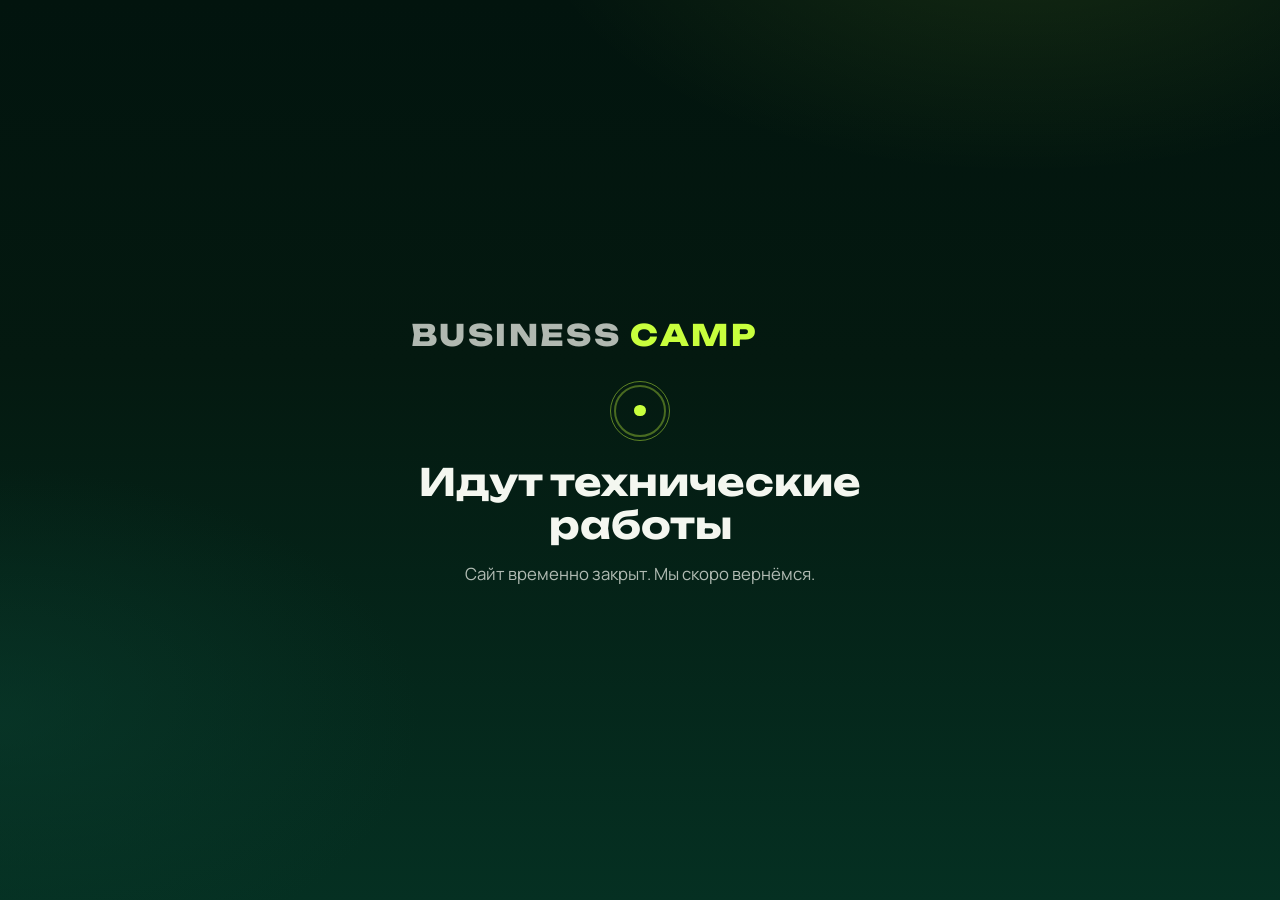
==== commit 8129c0c6: "Remove WhatsApp button from maintenance page Co-authored-by: Khozhiakbar <Hojisheyx@users.noreply.gi" ====
--- a/docs/index.html
+++ b/docs/index.html
@@ -88,20 +88,6 @@
       border: 1px solid rgba(200, 255, 61, 0.45);
       animation: ring 1.6s ease-out infinite;
     }
-    .wa {
-      display: inline-flex;
-      align-items: center;
-      gap: 0.55rem;
-      margin-top: 1.75rem;
-      padding: 0.85rem 1.25rem;
-      border-radius: 999px;
-      background: var(--lime);
-      color: #041910;
-      font-weight: 700;
-      text-decoration: none;
-      transition: transform 0.25s var(--ease), filter 0.25s;
-    }
-    .wa:hover { transform: translateY(-2px); filter: brightness(1.05); }
     @keyframes rise {
       from { opacity: 0; transform: translateY(18px); }
       to { opacity: 1; transform: none; }
@@ -125,9 +111,6 @@
     <div class="pulse" aria-hidden="true"></div>
     <h1>Идут технические работы</h1>
     <p>Сайт временно закрыт. Мы скоро вернёмся.</p>
-    <a class="wa" href="https://wa.me/992982947777" target="_blank" rel="noopener noreferrer">
-      Написать в WhatsApp
-    </a>
   </main>
 </body>
 </html>
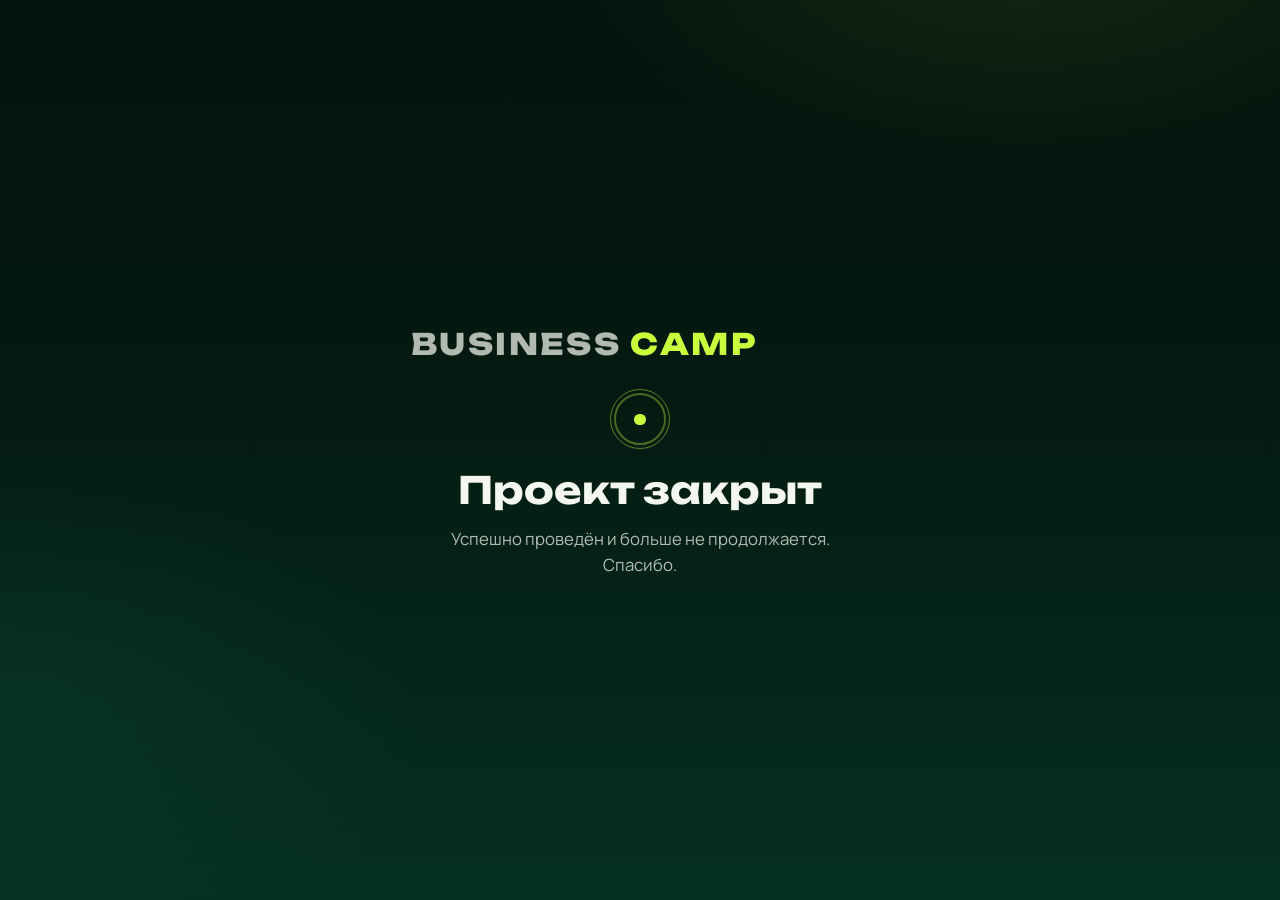
==== commit b008d525: "Update closed-page copy: project completed, no continuation Co-authored-by: Khozhiakbar <Hojisheyx@u" ====
--- a/docs/index.html
+++ b/docs/index.html
@@ -5,7 +5,7 @@
   <meta name="viewport" content="width=device-width, initial-scale=1.0" />
   <meta name="robots" content="noindex,nofollow" />
   <meta name="theme-color" content="#041910" />
-  <title>Business Camp — Идут технические работы</title>
+  <title>Business Camp — Проект закрыт</title>
   <link rel="preconnect" href="https://fonts.googleapis.com" />
   <link rel="preconnect" href="https://fonts.gstatic.com" crossorigin />
   <link href="https://fonts.googleapis.com/css2?family=Manrope:wght@400;600;700&family=Unbounded:wght@500;700;800&display=swap" rel="stylesheet" />
@@ -109,8 +109,8 @@
   <main class="wrap">
     <p class="brand">BUSINESS <span>CAMP</span></p>
     <div class="pulse" aria-hidden="true"></div>
-    <h1>Идут технические работы</h1>
-    <p>Сайт временно закрыт. Мы скоро вернёмся.</p>
+    <h1>Проект закрыт</h1>
+    <p>Успешно проведён и больше не продолжается. Спасибо.</p>
   </main>
 </body>
 </html>
